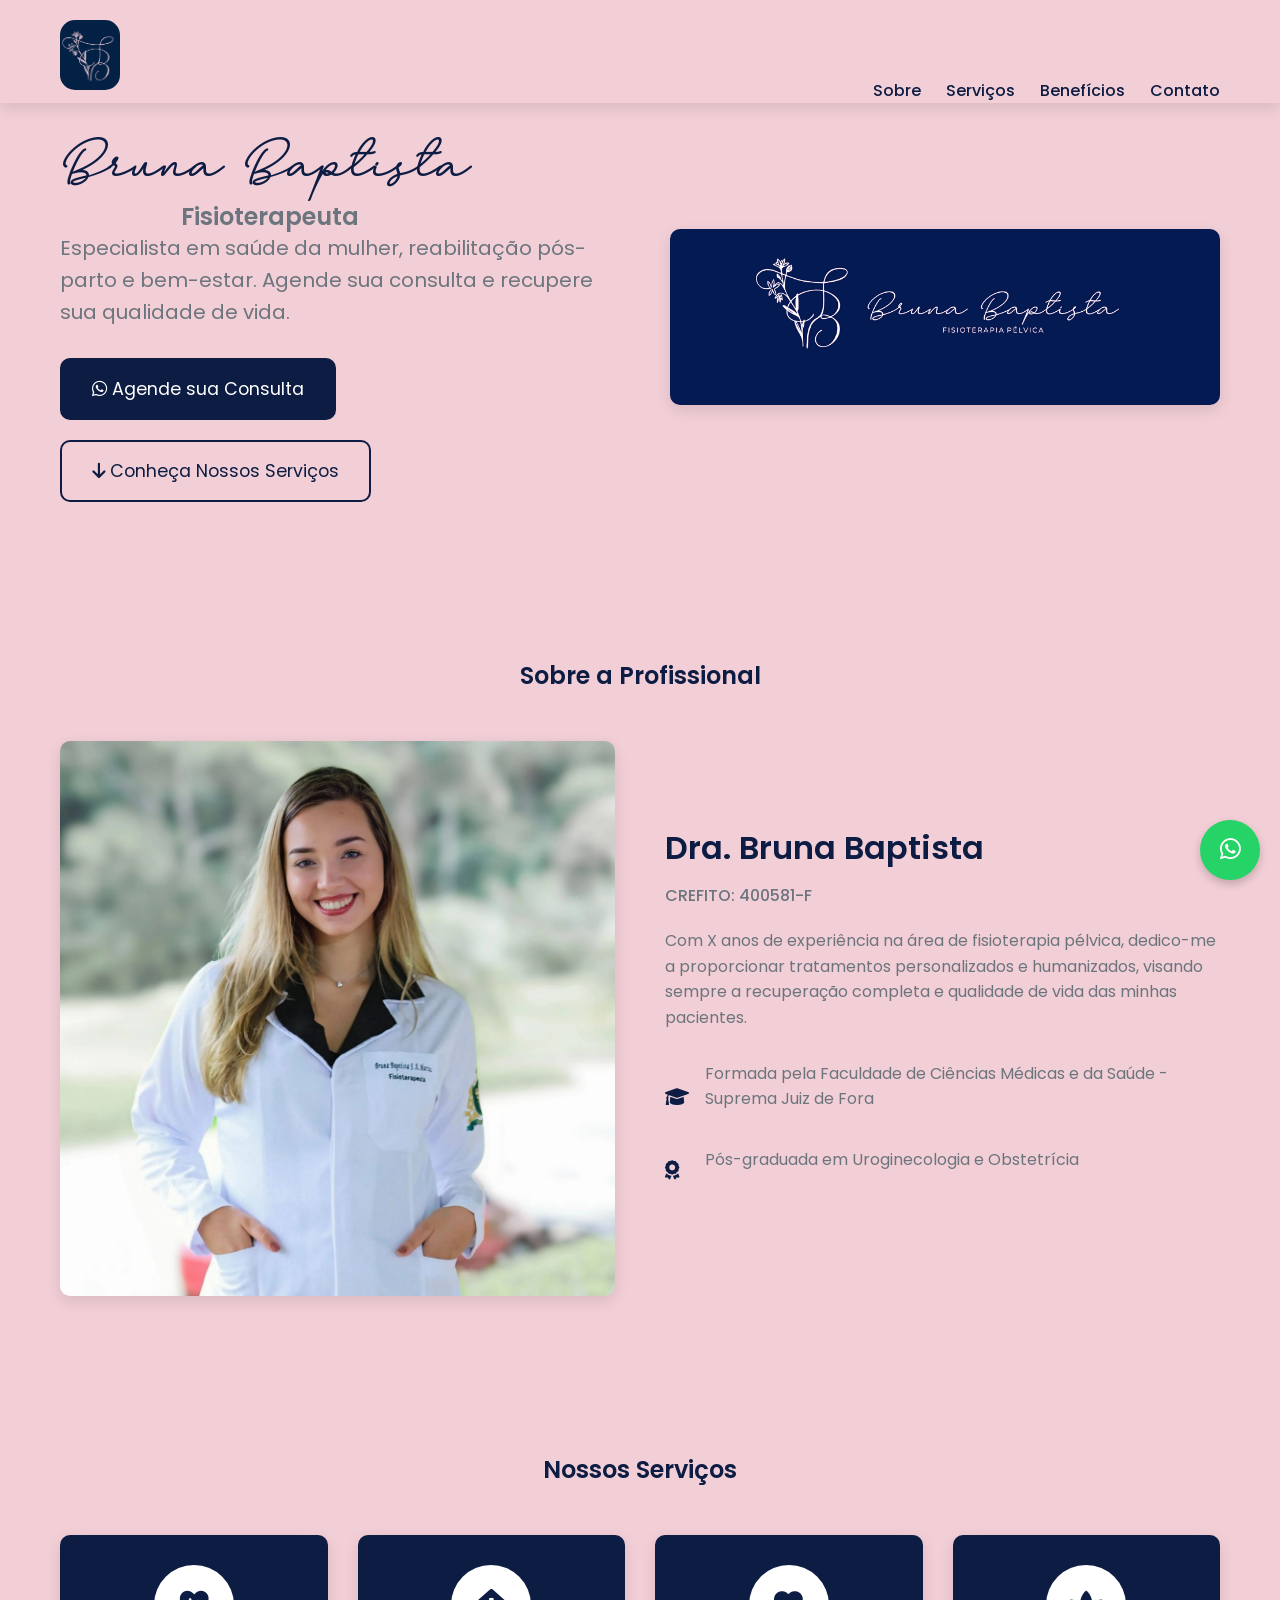
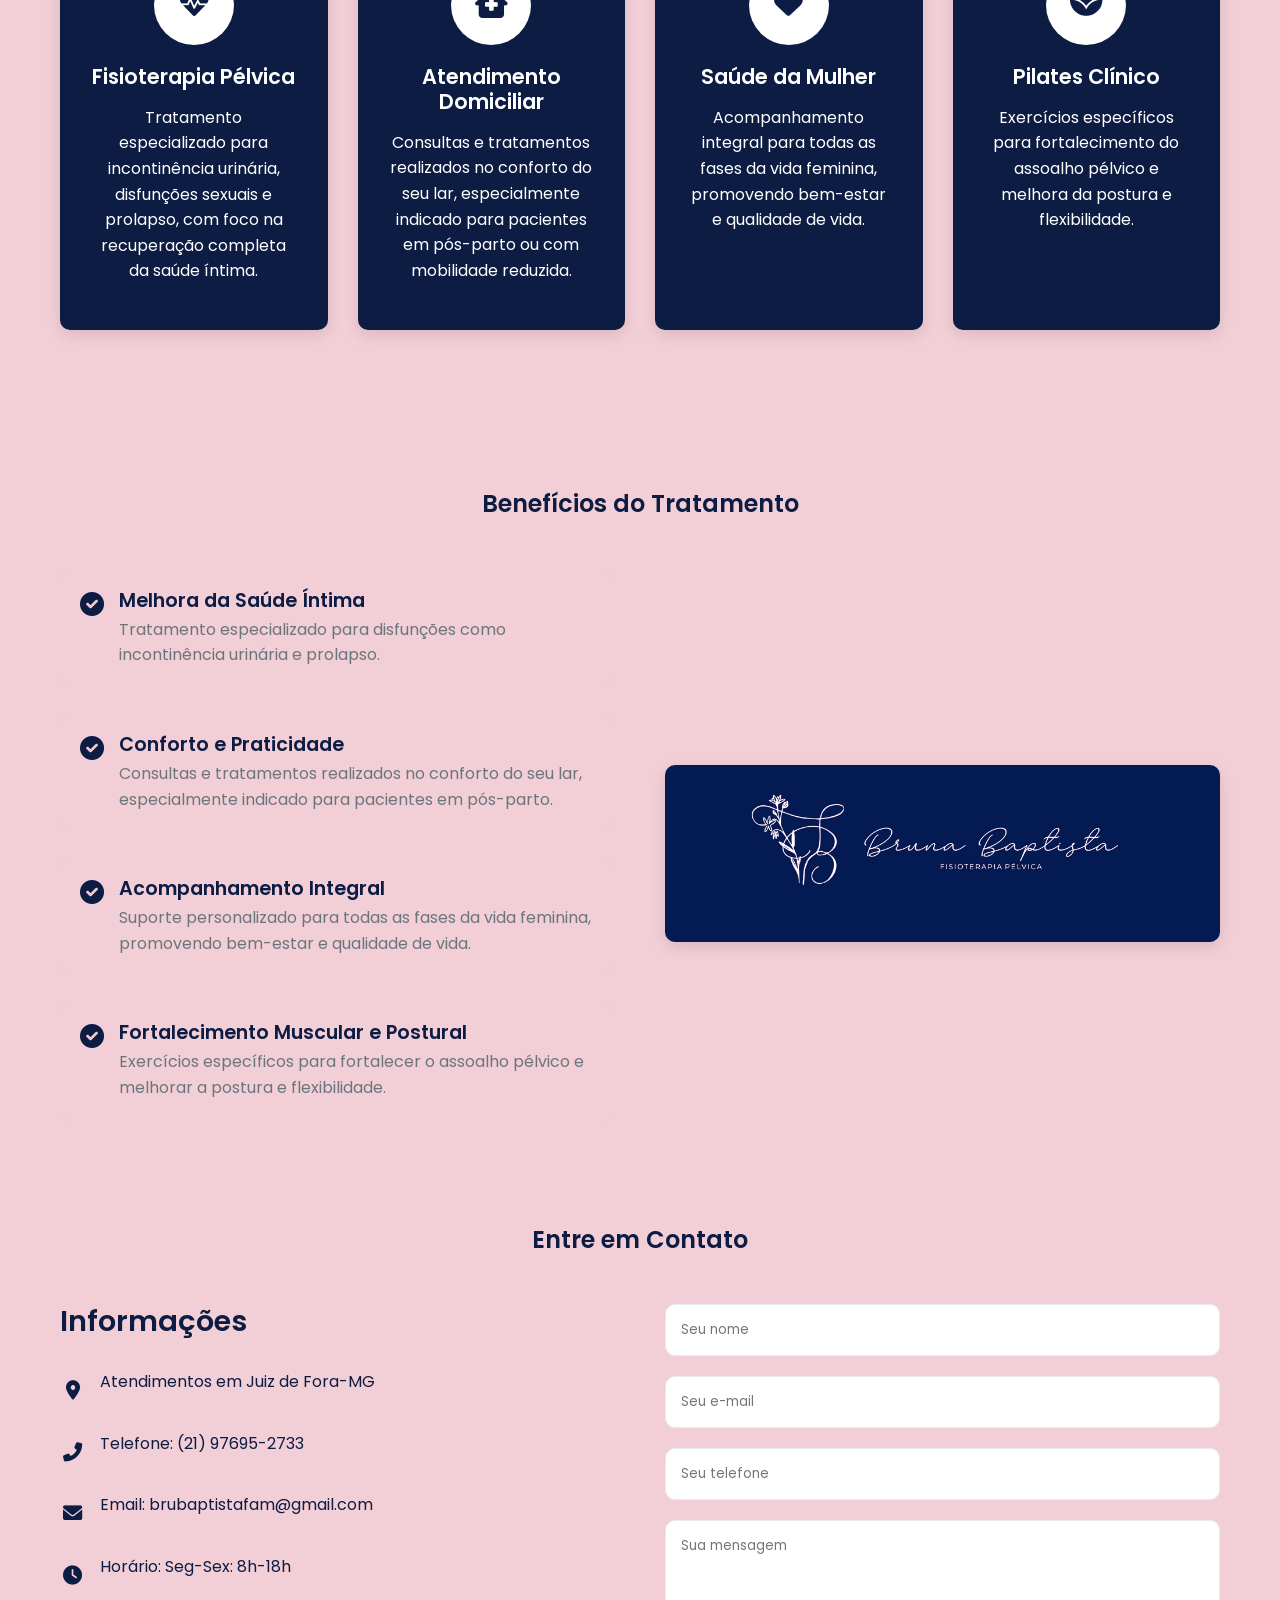
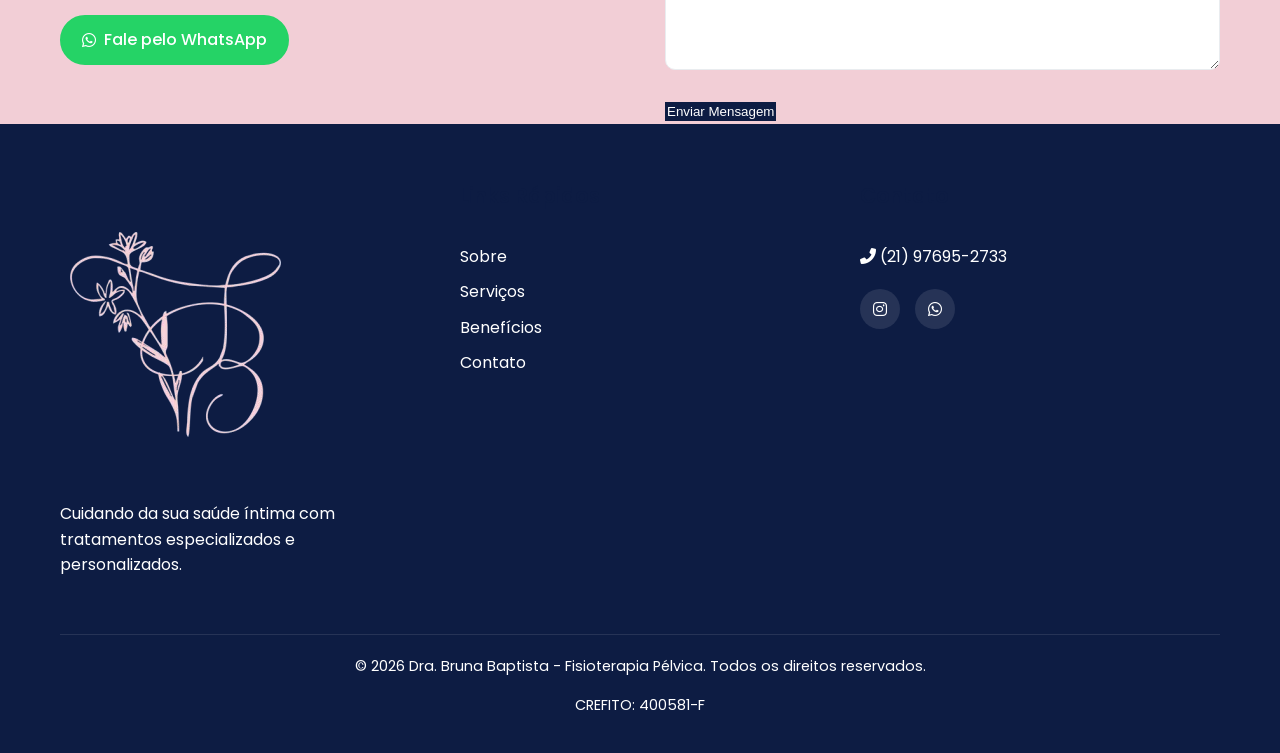
==== index.html @ cfd17008 "atualização do html e css" ====
<!DOCTYPE html>
<html lang="pt-BR">
<head>
    <meta charset="UTF-8">
    <meta name="viewport" content="width=device-width, initial-scale=1.0">
    <title>Dra. Bruna Baptista | Fisioterapia Pélvica</title>
    <meta name="description" content="Clínica de fisioterapia pélvica especializada em saúde da mulher, reabilitação pós-parto e bem-estar. Agende sua consulta e recupere sua qualidade de vida.">
    <link rel="stylesheet" href="styles.css">
    <link rel="preconnect" href="https://fonts.googleapis.com">
    <link rel="preconnect" href="https://fonts.gstatic.com" crossorigin>
    <link href="https://fonts.googleapis.com/css2?family=Poppins:wght@300;400;500;600;700&display=swap" rel="stylesheet">
    <link rel="stylesheet" href="https://cdnjs.cloudflare.com/ajax/libs/font-awesome/6.0.0/css/all.min.css">
</head>
<body>
    <!-- Header -->
    <header id="header">
        <div class="container">
            <img src="logoPequenaAzul.png" alt="Imagem de um útero " class="logo">
            <nav id="nav">
                <ul>
                    <li><a href="#sobre">Sobre</a></li>
                    <li><a href="#servicos">Serviços</a></li>
                    <li><a href="#beneficios">Benefícios</a></li>
                    <li><a href="#contato">Contato</a></li>
                </ul>
            </nav>
            <button id="btn-mobile" aria-label="Abrir Menu">
                <span id="hamburger"></span>
            </button>
        </div>
    </header>

<!-- Introdução -->
<section id="introducao" class="section-light">
    <div class="container">
        <div class="intro-content">
            <!-- Texto da Introdução -->
            <div class="intro-text">
                <h1>Bruna Baptista</h1>
                <h2>Fisioterapeuta</h2>
                <p class="intro-subtitle">
                 Especialista em saúde da mulher, reabilitação pós-parto e bem-estar. Agende sua consulta e recupere sua qualidade de vida.
                </p>
                <!-- Botões de Ação -->
                <div class="intro-buttons">
                    <a href="https://wa.me/+5521976952733 " class="btn-primary btn-large" target="_blank">
                        <i class="fab fa-whatsapp"></i> Agende sua Consulta
                    </a>
                    <a href="#servicos" class="btn-secondary btn-large">
                        <i class="fas fa-arrow-down"></i> Conheça Nossos Serviços
                    </a>
                </div>
            </div>
            <!-- Imagem Destacada -->
            <div class="intro-img">
                <img src="logoGrandeAzul.png" alt="Fisioterapia Pélvica" class="intro-image">
            </div>
        </div>
    </div>
</section>

   <section id="sobre" class="section-light">
    <div class="container">
        <h2 class="section-title">Sobre a Profissional</h2>
        <div class="sobre-content">
            <div class="sobre-img">
                <img src="imagemBruna.jpeg" alt="Foto de Bruna Baptista">
            </div>
            <div class="sobre-texto">
                <h3>Dra. Bruna Baptista</h3>
                <p class="crefito">CREFITO: 400581-F</p>
                <p>Com X anos de experiência na área de fisioterapia pélvica, dedico-me a proporcionar tratamentos personalizados e humanizados, visando sempre a recuperação completa e qualidade de vida das minhas pacientes.</p>
                <div class="qualificacoes">
                    <div class="qualificacao-item">
                        <i class="fas fa-graduation-cap"></i>
                        <p>Formada pela Faculdade de Ciências Médicas e da Saúde - Suprema Juiz de Fora</p>
                    </div>
                    <div class="qualificacao-item">
                        <i class="fas fa-award"></i>
                        <p>Pós-graduada em Uroginecologia e Obstetrícia</p>
                    </div>
                </div>
            </div>
        </div>
    </div>
</section>
<section id="servicos" class="section-light">
    <div class="container">
        <h2 class="section-title">Nossos Serviços</h2>
        <div class="servicos-grid">
            <!-- Fisioterapia Pélvica -->
            <div class="servico-card">
                <div class="servico-icon">
                    <i class="fas fa-heart-pulse"></i> <!-- Ícone atualizado -->
                </div>
                <h3>Fisioterapia Pélvica</h3>
                <p>Tratamento especializado para incontinência urinária, disfunções sexuais e prolapso, com foco na recuperação completa da saúde íntima.</p>
            </div>

            <!-- Atendimento Domiciliar -->
            <div class="servico-card">
                <div class="servico-icon">
                    <i class="fas fa-house-medical"></i> <!-- Ícone atualizado -->
                </div>
                <h3>Atendimento Domiciliar</h3>
                <p>Consultas e tratamentos realizados no conforto do seu lar, especialmente indicado para pacientes em pós-parto ou com mobilidade reduzida.</p>
            </div>

            <!-- Saúde da Mulher -->
            <div class="servico-card">
                <div class="servico-icon">
                    <i class="fas fa-heart"></i>
                </div>
                <h3>Saúde da Mulher</h3>
                <p>Acompanhamento integral para todas as fases da vida feminina, promovendo bem-estar e qualidade de vida.</p>
            </div>

            <!-- Pilates Clínico -->
            <div class="servico-card">
                <div class="servico-icon">
                    <i class="fas fa-spa"></i>
                </div>
                <h3>Pilates Clínico</h3>
                <p>Exercícios específicos para fortalecimento do assoalho pélvico e melhora da postura e flexibilidade.</p>
            </div>
        </div>
    </div>
</section>
   <section id="beneficios" class="section-light">
    <div class="container">
        <h2 class="section-title">Benefícios do Tratamento</h2>
        <div class="beneficios-content">
            <div class="beneficios-lista">
                <!-- Benefício 1: Fisioterapia Pélvica -->
                <div class="beneficio-item">
                    <i class="fas fa-check-circle"></i>
                    <div>
                        <h4>Melhora da Saúde Íntima</h4>
                        <p>Tratamento especializado para disfunções como incontinência urinária e prolapso.</p>
                    </div>
                </div>

                <!-- Benefício 2: Atendimento Domiciliar -->
                <div class="beneficio-item">
                    <i class="fas fa-check-circle"></i>
                    <div>
                        <h4>Conforto e Praticidade</h4>
                        <p>Consultas e tratamentos realizados no conforto do seu lar, especialmente indicado para pacientes em pós-parto.</p>
                    </div>
                </div>

                <!-- Benefício 3: Saúde da Mulher -->
                <div class="beneficio-item">
                    <i class="fas fa-check-circle"></i>
                    <div>
                        <h4>Acompanhamento Integral</h4>
                        <p>Suporte personalizado para todas as fases da vida feminina, promovendo bem-estar e qualidade de vida.</p>
                    </div>
                </div>

                <!-- Benefício 4: Pilates Clínico -->
                <div class="beneficio-item">
                    <i class="fas fa-check-circle"></i>
                    <div>
                        <h4>Fortalecimento Muscular e Postural</h4>
                        <p>Exercícios específicos para fortalecer o assoalho pélvico e melhorar a postura e flexibilidade.</p>
                    </div>
                </div>
            </div>
            <div class="beneficios-img">
                <img src="logoGrandeAzul.png" alt="Benefícios da Fisioterapia">
            </div>
        </div>
    </div>
</section>
    <!-- Contato -->
    <section id="contato">
        <div class="container">
            <h2 class="section-title">Entre em Contato</h2>
            <div class="contato-content">
                <div class="contato-info">
                    <h3>Informações</h3>
                    <div class="info-item">
                        <i class="fas fa-map-marker-alt"></i>
                        <p>Atendimentos em Juiz de Fora-MG</p>
                    </div>
                    <div class="info-item">
                        <i class="fas fa-phone-alt"></i>
                        <p>Telefone: (21) 97695-2733</p>
                    </div>
                    <div class="info-item">
                        <i class="fas fa-envelope"></i>
                        <p>Email: brubaptistafam@gmail.com</p>
                    </div>
                    <div class="info-item">
                        <i class="fas fa-clock"></i>
                        <p>Horário: Seg-Sex: 8h-18h</p>
                    </div>
                    <a href="https://wa.me/+5521976952733" class="btn-whatsapp" target="_blank"><i class="fab fa-whatsapp"></i> Fale pelo WhatsApp</a>
                </div>
                <div class="contato-form">
                    <form id="form-contato">
                        <div class="form-group">
                            <input type="text" id="nome" placeholder="Seu nome" required>
                        </div>
                        <div class="form-group">
                            <input type="email" id="email" placeholder="Seu e-mail" required>
                        </div>
                        <div class="form-group">
                            <input type="tel" id="telefone" placeholder="Seu telefone">
                        </div>
                        <div class="form-group">
                            <textarea id="mensagem" placeholder="Sua mensagem" required></textarea>
                        </div>
                        <button type="submit" class="btn-primary">Enviar Mensagem</button>
                    </form>
                </div>
            </div>
        </div>
    </section>

    <!-- Footer -->
    <footer>
        <div class="container">
            <div class="footer-content">
                <div class="footer-col">
                    <img src="logoPequenaAzulFundoRemovido.png" alt="Imagem de um útero" class="footer-logo">
                    <p>Cuidando da sua saúde íntima com tratamentos especializados e personalizados.</p>
                </div>
                <div class="footer-col">
                    <h4>Links Rápidos</h4>
                    <ul>
                        <li><a href="#sobre">Sobre</a></li>
                        <li><a href="#servicos">Serviços</a></li>
                        <li><a href="#beneficios">Benefícios</a></li>
                        <li><a href="#contato">Contato</a></li>
                    </ul>
                </div>
                <div class="footer-col">
                    <h4>Contato</h4>
                    <p><i class="fas fa-phone-alt"></i> (21) 97695-2733</p>
                    <div class="social-icons">
                        <a href="https://www.instagram.com/brubaptista.fisio" aria-label="Instagram"><i class="fab fa-instagram"></i></a>
                        <a href="https://wa.me/+5521976952733" aria-label="WhatsApp"><i class="fab fa-whatsapp"></i></a>
                    </div>
                </div>
            </div>
            <div class="footer-bottom">
                <p>&copy; <span id="current-year"></span> Dra. Bruna Baptista - Fisioterapia Pélvica. Todos os direitos reservados.</p>
                <p>CREFITO: 400581-F</p>
            </div>
        </div>
    </footer>
    <script src="script.js"></script>

    <!-- Botão Flutuante do WhatsApp -->
<a href="https://wa.me/+5521976952733" target="_blank" class="whatsapp-float">
    <i class="fab fa-whatsapp"></i> <!-- Ícone do WhatsApp (Font Awesome) -->
</a>
</body>
</html>
---- styles.css ----
@font-face {
    font-family: 'Larianti';
    src: url('fonts/larianti.otf') format('opentype');
}

:root {
    --primary-color: #0D1C43;
    --primary-light: #2c3e73;
    --primary-dark: #091233;
    --secondary-color: #F2CED6;
    --accent-color: #25d366;
    --accent-dark: #128c7e;
    --text-color: #0D1C43;
    --light-text: #6c757d;
    --white: #ffffff;
    --light-bg: #F2CED6;
    --dark-bg: #0D1C43;
    --gray-light: #e9ecef;
    --shadow: 0 5px 15px rgba(0, 0, 0, 0.1);
    --shadow-hover: 0 8px 25px rgba(0, 0, 0, 0.15);
    --transition: all 0.3s ease;
    --border-radius: 10px;
}

/* Reset e Estilos Gerais */
* {
    margin: 0;
    padding: 0;
    box-sizing: border-box;
}

html {
    scroll-behavior: smooth;
    scroll-padding-top: 45px;
}

body {
    font-family: 'Poppins', sans-serif;
    color: var(--text-color);
    background-color: var(--light-bg);
    line-height: 1.6;
    overflow-x: hidden;
    padding-top: 60px;
}

h1, h2, h3, h4 {
    color: var(--primary-color);
    line-height: 1.2;
    font-weight: 600;
}

p {
    margin-bottom: 1rem;
}

a {
    text-decoration: none;
    color: inherit;
}

ul {
    list-style: none;
}

img {
    max-width: 100%;
    height: auto;
}

.container {
    width: 100%;
    max-width: 1200px;
    margin: 0 auto;
    padding: 0 20px;
}

.section-light {
    background-color: var(--secondary-color);
    padding: 80px 0;
}

.section-dark {
    background-color: var(--primary-color);
    color: var(--white);
    padding: 80px 0;
}

.section-dark h2,
.section-dark h3,
.section-dark h4 {
    color: var(--white);
}

.section-title {
    text-align: center;
    margin-bottom: 50px;
    position: relative;
}

.section-title h2 {
    font-size: 2.5rem;
    display: inline-block;
    padding-bottom: 15px;
}

.section-title h2::after {
    content: '';
    position: absolute;
    bottom: 0;
    left: 50%;
    transform: translateX(-50%);
    width: 80px;
    height: 4px;
    background: var(--primary-color);
}

.section-dark .section-title h2::after {
    background: var(--white);
}

.btn {
    display: inline-block;
    padding: 12px 25px;
    border-radius: 50px;
    font-weight: 500;
    transition: var(--transition);
    text-align: center;
    cursor: pointer;
    border: none;
    font-family: 'Poppins', sans-serif;
}

.btn-primary {
    background-color: var(--primary-color);
    color: var(--white);
    border: 2px solid var(--primary-color);
}

.btn-primary:hover {
    background-color: transparent;
    color: var(--primary-color);
    box-shadow: var(--shadow-hover);
}

.btn-secondary {
    background-color: transparent;
    color: var(--primary-color);
    border: 2px solid var(--primary-color);
}

.btn-secondary:hover {
    background-color: var(--primary-color);
    color: var(--white);
    box-shadow: var(--shadow-hover);
}

.btn-whatsapp {
    background-color: var(--accent-color);
    color: var(--white);
    border-radius: 50px;
    padding: 10px 20px;
    font-weight: 500;
    display: inline-flex;
    align-items: center;
    gap: 8px;
    transition: var(--transition);
    border: 2px solid var(--accent-color);
}

.btn-whatsapp:hover {
    background-color: var(--accent-dark);
    transform: translateY(-3px);
    box-shadow: var(--shadow);
}


/* Header */
header {
    background-color: var(--secondary-color);
    position: fixed;
    top: 0;
    left: 0;
    width: 100%;
    z-index: 1000;
    box-shadow: var(--shadow);
    transition: var(--transition);
}

.header-scrolled {
    padding: 10px 0;
    box-shadow: 0 2px 10px rgba(0, 0, 0, 0.1);
}

.header-container {
    display: flex;
    align-items: center;
    justify-content: space-between; /* Alinha elementos à esquerda e à direita */
    padding: 15px 20px;
}

.logo {
    height: 70px;
    border-radius: 15px;
    transition: var(--transition);
    position: relative;
    top: 20px
}

.header-scrolled .logo {
    height: 50px;
}

/* Menu Desktop */

#nav ul {
    display: flex;
    align-items: center;
    gap: 25px;
    justify-content: flex-end; /* Adicionado para alinhar à direita */
}

#nav ul li a {
    font-weight: 500;
    transition: var(--transition);
    position: relative;
    padding: 5px 0;
}

#nav ul li a::after {
    content: '';
    position: absolute;
    bottom: 0;
    left: 0;
    width: 0;
    height: 2px;
    background-color: var(--primary-color);
    transition: var(--transition);
}

#nav ul li a:hover::after {
    width: 100%;
}

#nav ul li a:hover {
    color: var(--primary-color);
}

/* Menu Mobile */
#btn-mobile {
    display: none;
    background: none;
    border: none;
    cursor: pointer;
    padding: 10px;
}

#hamburger {
    display: block;
    width: 24px;
    height: 2px;
    background: var(--primary-color);
    position: relative;
    transition: var(--transition);
}

#hamburger::before,
#hamburger::after {
    content: '';
    display: block;
    width: 100%;
    height: 2px;
    background: var(--primary-color);
    position: absolute;
    transition: var(--transition);
}

#hamburger::before {
    top: -8px;
}

#hamburger::after {
    bottom: -8px;
}

#nav.active #hamburger {
    transform: rotate(45deg);
}

#nav.active #hamburger::before {
    transform: rotate(90deg);
    top: 0;
}

#nav.active #hamburger::after {
    transform: rotate(90deg);
    bottom: 0;
}

/* Introdução */
#introducao {
    padding: 80px 0;
    text-align: center;
}

.intro-content {
    display: flex;
    align-items: center;
    gap: 60px;
    flex-wrap: wrap;
}

.intro-text {
    flex: 1;
    text-align: left;
}

.intro-text h1 {
    font-family: 'Larianti', sans-serif;
    margin-bottom: 15px;
    color: var(--primary-color);
    font-weight: 700;
    line-height: 1.99;
}

.intro-text h2 {
   font-size: clamp(rem, 2.5vw, 1.25rem); 
   color: var(--light-text);
   text-align: center;
   transform: translateX(-65px);
}

.intro-text p.intro-subtitle {
    font-size: clamp(1rem, 2.5vw, 1.25rem);
    color: var(--light-text);
    margin-bottom: 30px;
    line-height: 1.6;
}

.intro-buttons {
    display: flex;
    gap: 20px;
    flex-wrap: wrap;
}

.intro-buttons .btn-large {
    padding: 15px 30px;
    font-size: clamp(0.9rem, 2vw, 1.1rem);
    border-radius: var(--border-radius);
    transition: var(--transition);
}

.intro-buttons .btn-primary.btn-large:hover {
    transform: translateY(-3px);
    box-shadow: var(--shadow-hover);
}

.intro-buttons .btn-secondary.btn-large:hover {
    background-color: var(--primary-color);
    color: var(--white);
    transform: translateY(-3px);
    box-shadow: var(--shadow-hover);
}

.intro-img {
    flex: 1;
    text-align: center;
}

.intro-img img.intro-image {
    max-width: 100%;
    height: auto;
    border-radius: var(--border-radius);
    box-shadow: var(--shadow);
    transition: var(--transition);
}

.intro-img img.intro-image:hover {
    transform: scale(1.05);
}
/* Sobre */
.sobre-content {
    display: flex;
    align-items: center;
    gap: 50px;
}

.sobre-img {
    flex: 1;
    border-radius: var(--border-radius);
    overflow: hidden;
    box-shadow: var(--shadow);
}

.sobre-img img {
    width: 100%;
    height: auto;
    display: block;
    transition: var(--transition);
}

.sobre-img:hover img {
    transform: scale(1.03);
}

.sobre-texto {
    flex: 1;
}

.sobre-texto h3 {
    font-size: 2rem;
    margin-bottom: 15px;
}

.sobre-texto p {
    margin-bottom: 20px;
    color: var(--light-text);
}

.crefito {
    font-weight: 500;
    color: var(--primary-color);
    margin-bottom: 20px;
}

.qualificacoes {
    margin-top: 30px;
}

.qualificacao-item {
    display: flex;
    align-items: center;
    gap: 15px;
    margin-bottom: 15px;
}

.qualificacao-item i {
    color: var(--primary-color);
    font-size: 1.2rem;
    min-width: 25px;
}

/* Serviços */
.servicos-grid {
    display: grid;
    grid-template-columns: repeat(auto-fit, minmax(250px, 1fr));
    gap: 30px;
}

.servico-card {
    background-color: var(--primary-color);
    color: var(--white);
    padding: 30px;
    border-radius: var(--border-radius);
    text-align: center;
    transition: var(--transition);
    box-shadow: var(--shadow);
}

.section-light {
    background-color: var(--light-bg); /* que é rosa claro */
    padding: 80px 0;
}


.servico-card:hover {
    transform: translateY(-10px);
    box-shadow: var(--shadow-hover);
}

.servico-icon {
    width: 80px;
    height: 80px;
    background-color: var(--white);
    border-radius: 50%;
    display: flex;
    align-items: center;
    justify-content: center;
    margin: 0 auto 20px;
    color: var(--primary-color);
    font-size: 1.8rem;
    transition: var(--transition);
}

.section-dark .servico-icon {
    background-color: rgba(255, 255, 255, 0.2);
}

.servico-card:hover {
    transform: translateY(-10px);
    box-shadow: var(--shadow-hover);
}

.servico-card:hover .servico-icon {
    transform: rotate(15deg) scale(1.1);
}

.servico-card h3 {
    margin-bottom: 15px;
    font-size: 1.3rem;
    color: var(--white);
}

.servico-card p {
    color: var(--white);
}

.section-dark .servico-card p {
    color: rgba(255, 255, 255, 0.8);
}

/* Benefícios */
.beneficios-content {
    display: flex;
    align-items: center;
    gap: 50px;
}

.beneficios-img {
    flex: 1;
    text-align: center;
}

.beneficios-img img {
    max-width: 100%;
    height: auto;
    border-radius: var(--border-radius);
    box-shadow: var(--shadow);
}

.beneficios-lista {
    flex: 1;
}

.beneficio-item {
    display: flex;
    align-items: flex-start;
    gap: 15px;
    margin-bottom: 25px;
    padding: 20px;
    background-color: var(--light-bg);
    border-radius: var(--border-radius);
    transition: var(--transition);
}

.beneficio-item:hover {
    transform: translateX(10px);
    box-shadow: var(--shadow);
}

.beneficio-item i {
    color: var(--primary-color);
    font-size: 1.5rem;
    margin-top: 3px;
}

.beneficio-item h4 {
    margin-bottom: 5px;
    font-size: 1.2rem;
}

.beneficio-item p {
    color: var(--light-text);
    margin-bottom: 0;
}

/* Contato */

#contato {
    scroll-margin-top: 65px; /* Altura do menu fixo + margem extra */
}
.contato-content {
    display: flex;
    gap: 50px;
}

.contato-info {
    flex: 1;
}

.contato-info h3 {
    margin-bottom: 30px;
    font-size: 1.8rem;
}

.info-item {
    display: flex;
    align-items: center;
    gap: 15px;
    margin-bottom: 20px;
}

.info-item i {
    color: var(--primary-color);
    font-size: 1.2rem;
    width: 25px;
    text-align: center;
}

.contato-form {
    flex: 1;
}

.form-group {
    margin-bottom: 20px;
}

.contato-form input,
.contato-form textarea {
    width: 100%;
    padding: 15px;
    border: 1px solid var(--gray-light);
    border-radius: var(--border-radius);
    font-family: 'Poppins', sans-serif;
    transition: var(--transition);
}

.contato-form input:focus,
.contato-form textarea:focus {
    outline: none;
    border-color: var(--primary-color);
    box-shadow: 0 0 0 3px rgba(0, 109, 91, 0.2);
}

.contato-form textarea {
    height: 150px;
    resize: vertical;
}

/* Footer */
footer {
    background-color: var(--dark-bg);
    color: var(--white);
    padding: 60px 0 20px;
}

.footer-content {
    display: grid;
    grid-template-columns: repeat(auto-fit, minmax(250px, 1fr));
    gap: 40px;
    margin-bottom: 40px;
}

.footer-logo {
    margin-bottom: 20px;
}

.footer-logo img {
    height: 70px;
}

.footer-col h4 {
    font-size: 1.3rem;
    margin-bottom: 25px;
    position: relative;
    padding-bottom: 10px;
}

.footer-col h4::after {
    content: '';
    position: absolute;
    bottom: 0;
    left: 0;
    width: 50px;
    height: 2px;
    background-color: var(--primary-color);
}

.footer-col ul {
    list-style: none;
}

.footer-col ul li {
    margin-bottom: 10px;
}

.footer-col ul li a {
    transition: var(--transition);
}

.footer-col ul li a:hover {
    color: var(--primary-light);
    padding-left: 5px;
}

.social-icons {
    display: flex;
    gap: 15px;
    margin-top: 20px;
}

.social-icons a {
    display: flex;
    align-items: center;
    justify-content: center;
    width: 40px;
    height: 40px;
    background-color: rgba(255, 255, 255, 0.1);
    border-radius: 50%;
    transition: var(--transition);
}

.social-icons a:hover {
    background-color: var(--primary-color);
    transform: translateY(-3px);
}

.footer-bottom {
    text-align: center;
    padding-top: 20px;
    border-top: 1px solid rgba(255, 255, 255, 0.1);
    font-size: 0.9rem;
}

.whatsapp-float {
    position: fixed;
    bottom: 20px; /* Distância do rodapé */
    right: 20px; /* Distância da borda direita */
    width: 60px;
    height: 60px;
    background-color: #25d366; /* Cor verde característica do WhatsApp */
    color: white;
    border-radius: 50%; /* Formato circular */
    text-align: center;
    line-height: 60px;
    font-size: 24px;
    box-shadow: 0 4px 8px rgba(0, 0, 0, 0.2); /* Sombra para destacar */
    z-index: 9999; /* Garante que o botão fique acima de outros elementos */
    transition: transform 0.3s ease; /* Animação suave ao passar o mouse */
}

.whatsapp-float:hover {
    transform: scale(1.1); /* Aumenta o tamanho ao passar o mouse */
}
    

/* Animações */
@keyframes fadeIn {
    from { opacity: 0; }
    to { opacity: 1; }
}

@keyframes fadeInDown {
    from { 
        opacity: 0;
        transform: translateY(-30px);
    }
    to { 
        opacity: 1;
        transform: translateY(0);
    }
}

@keyframes fadeInUp {
    from { 
        opacity: 0;
        transform: translateY(30px);
    }
    to { 
        opacity: 1;
        transform: translateY(0);
    }
}

/* Responsividade */
@media (max-width: 992px) {
    .sobre-content,
    .beneficios-content,
    .contato-content {
        flex-direction: column;
    }
    
    .hero h1 {
        font-size: 2.8rem;
    }
    
    .hero-buttons {
        flex-direction: column;
        align-items: center;
    }
    
    .beneficios-img {
        order: -1;
        margin-bottom: 40px;
    }
}

/* Responsividade para telas menores (celulares) */
@media (max-width: 768px) {
    header .container {
        flex-direction: column;
        align-items: flex-start;
    }

    nav#nav ul {
        display: none;
        flex-direction: column;
        background-color: var(--white);
        width: 100%;
        padding: 20px;
        box-shadow: var(--shadow);
        position: absolute;
        top: 60px;
        left: 0;
        z-index: 999;
    }

    nav#nav.active ul {
        display: flex;
    }

       #btn-mobile {
        display: block; /* Mostra o botão em telas menores */
        background: none;
        border: none;
        font-size: 24px;
        cursor: pointer;
        position: absolute; /* Posiciona o botão absolutamente */
        top: 30px; /* Ajusta a posição vertical */
        right: 20px; /* Posiciona o botão à direita */
    }

    .sobre-content {
        flex-direction: column;
        gap: 20px;
    }

    .qualificacoes {
        flex-direction: column;
    }

    .section-title h2 {
        font-size: 2rem;
    }
    
    .footer-content {
        grid-template-columns: 1fr;
        text-align: center;
    }
    
    .footer-col h4::after {
        left: 50%;
        transform: translateX(-50%);
    }
    
    .social-icons {
        justify-content: center;
    }
    .intro-content {
        flex-direction: column;
        gap: 40px;
    }

    .intro-text h1 {
        font-size: 2rem;
    }

    .intro-text p.intro-subtitle {
        font-size: 1rem;
    }

    .intro-buttons {
        flex-direction: column;
        gap: 15px;
    }

    #nav ul li {
        margin-bottom: 15px; /* Espaçamento entre os itens do menu */
    }

    #nav ul li a {
        color: var(--text-color);
        font-size: 1rem;
        text-align: center;
        padding: 10px;
        border-radius: var(--border-radius);
        transition: var(--transition);
    }

    #nav ul li a:hover {
        background-color: var(--primary-light);
        color: var(--white);
    }

     .logo {
        top: 4px; /* Move a logo para cima em telas menores */
    }
}

@media (max-width: 576px) {
    .hero {
        min-height: 600px;
        padding-bottom: 60px;
    }
    
    .hero h1 {
        font-size: 1.8rem;
    }
    
    .hero-subtitle {
        font-size: 1rem;
        margin-bottom: 8vh;
    }
    
    .section-title h2 {
        font-size: 1.8rem;
    }
    
    .btn,
    .btn-hero,
    .btn-hero-secondary {
        padding: 10px 20px;
        font-size: 0.9rem;
        width: 100%;
        max-width: 280px;
        justify-content: center;
    }
    
    .hero-buttons {
        padding-bottom: 6vh;
    }

   /* Estilo do botão flutuante */

}
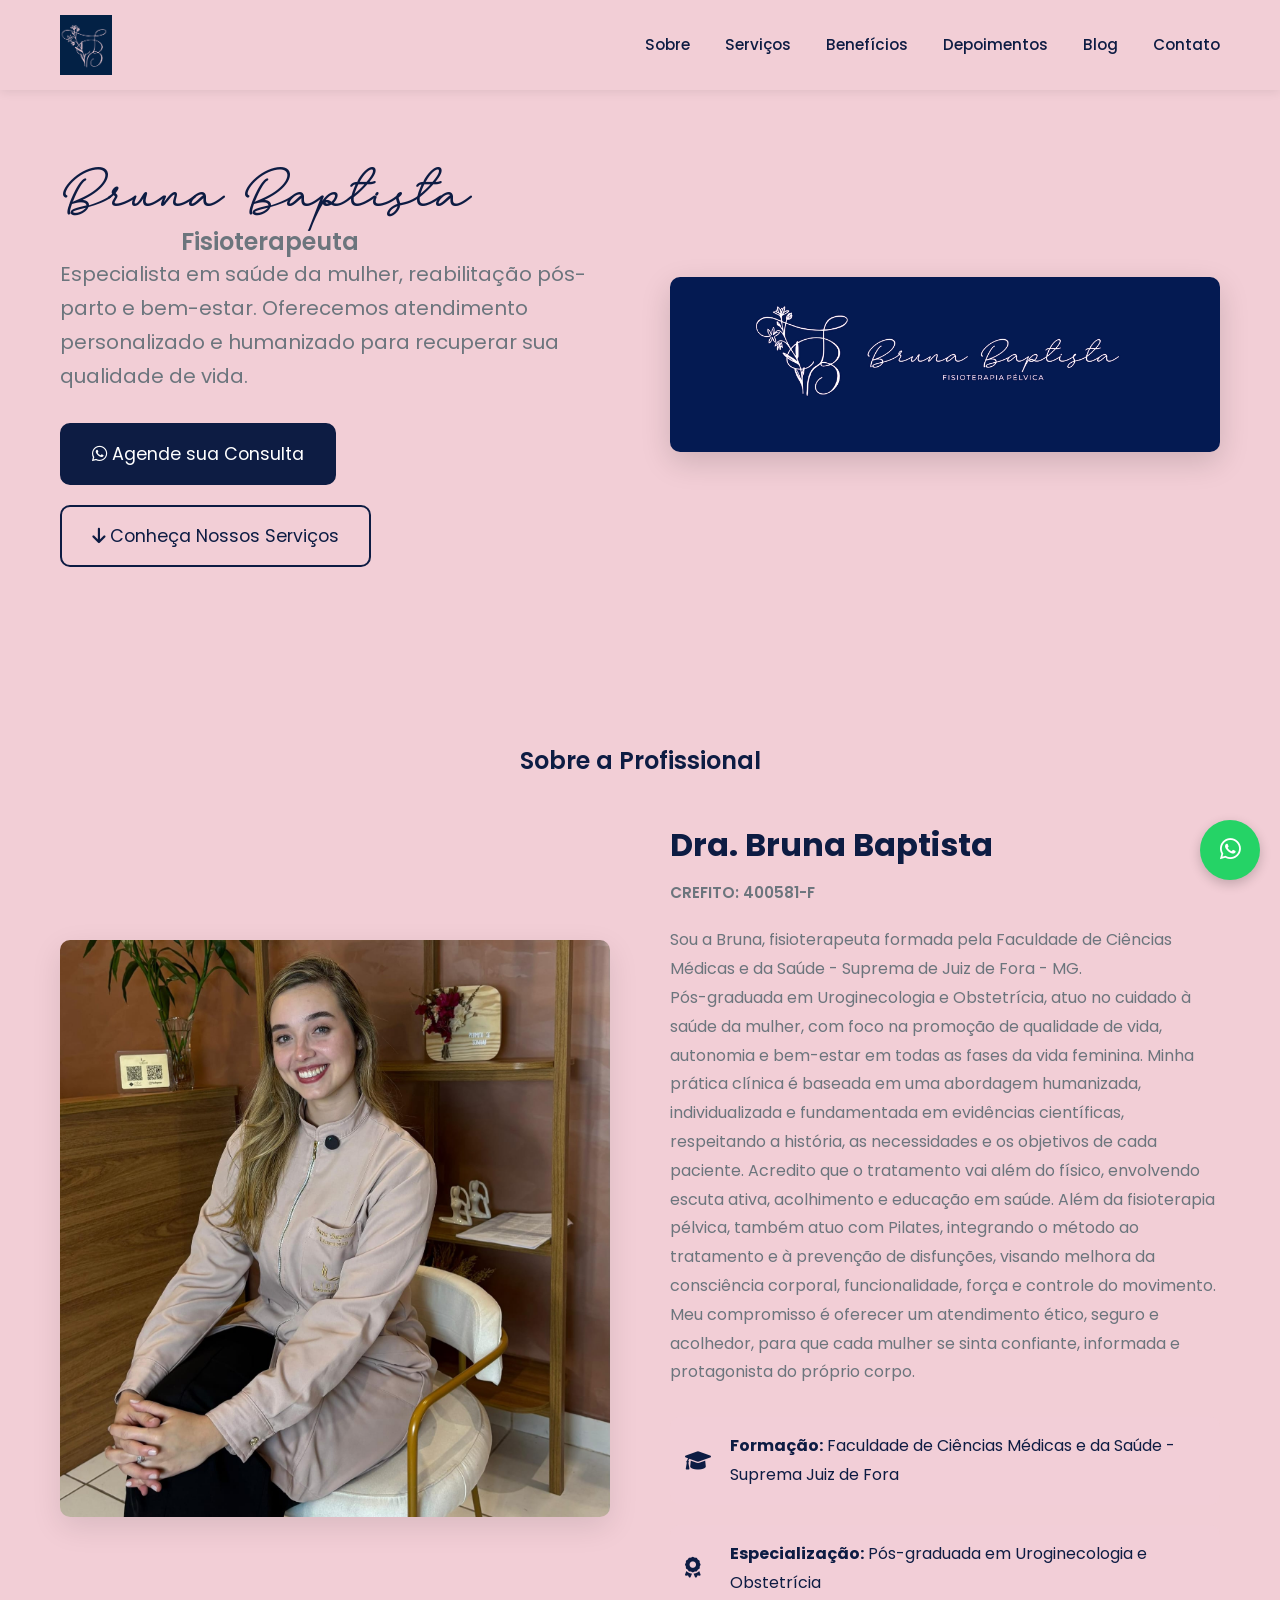
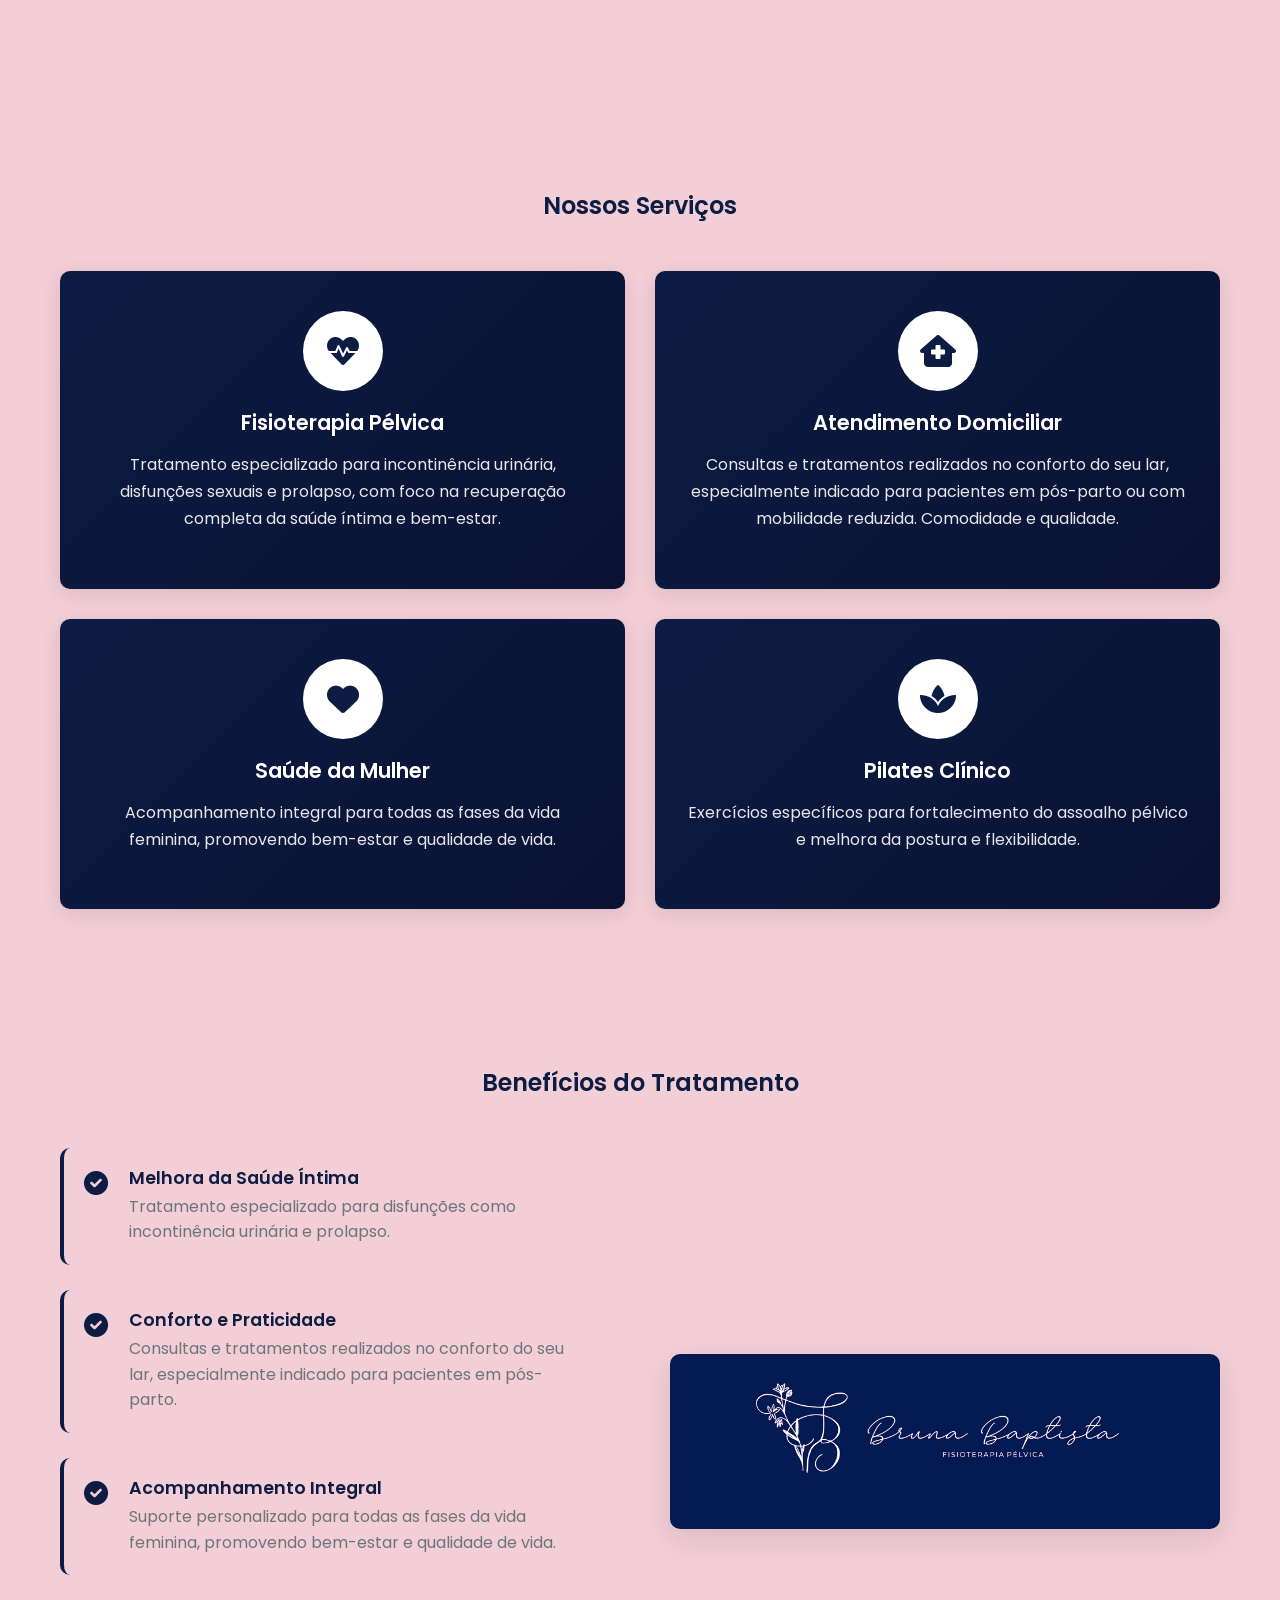
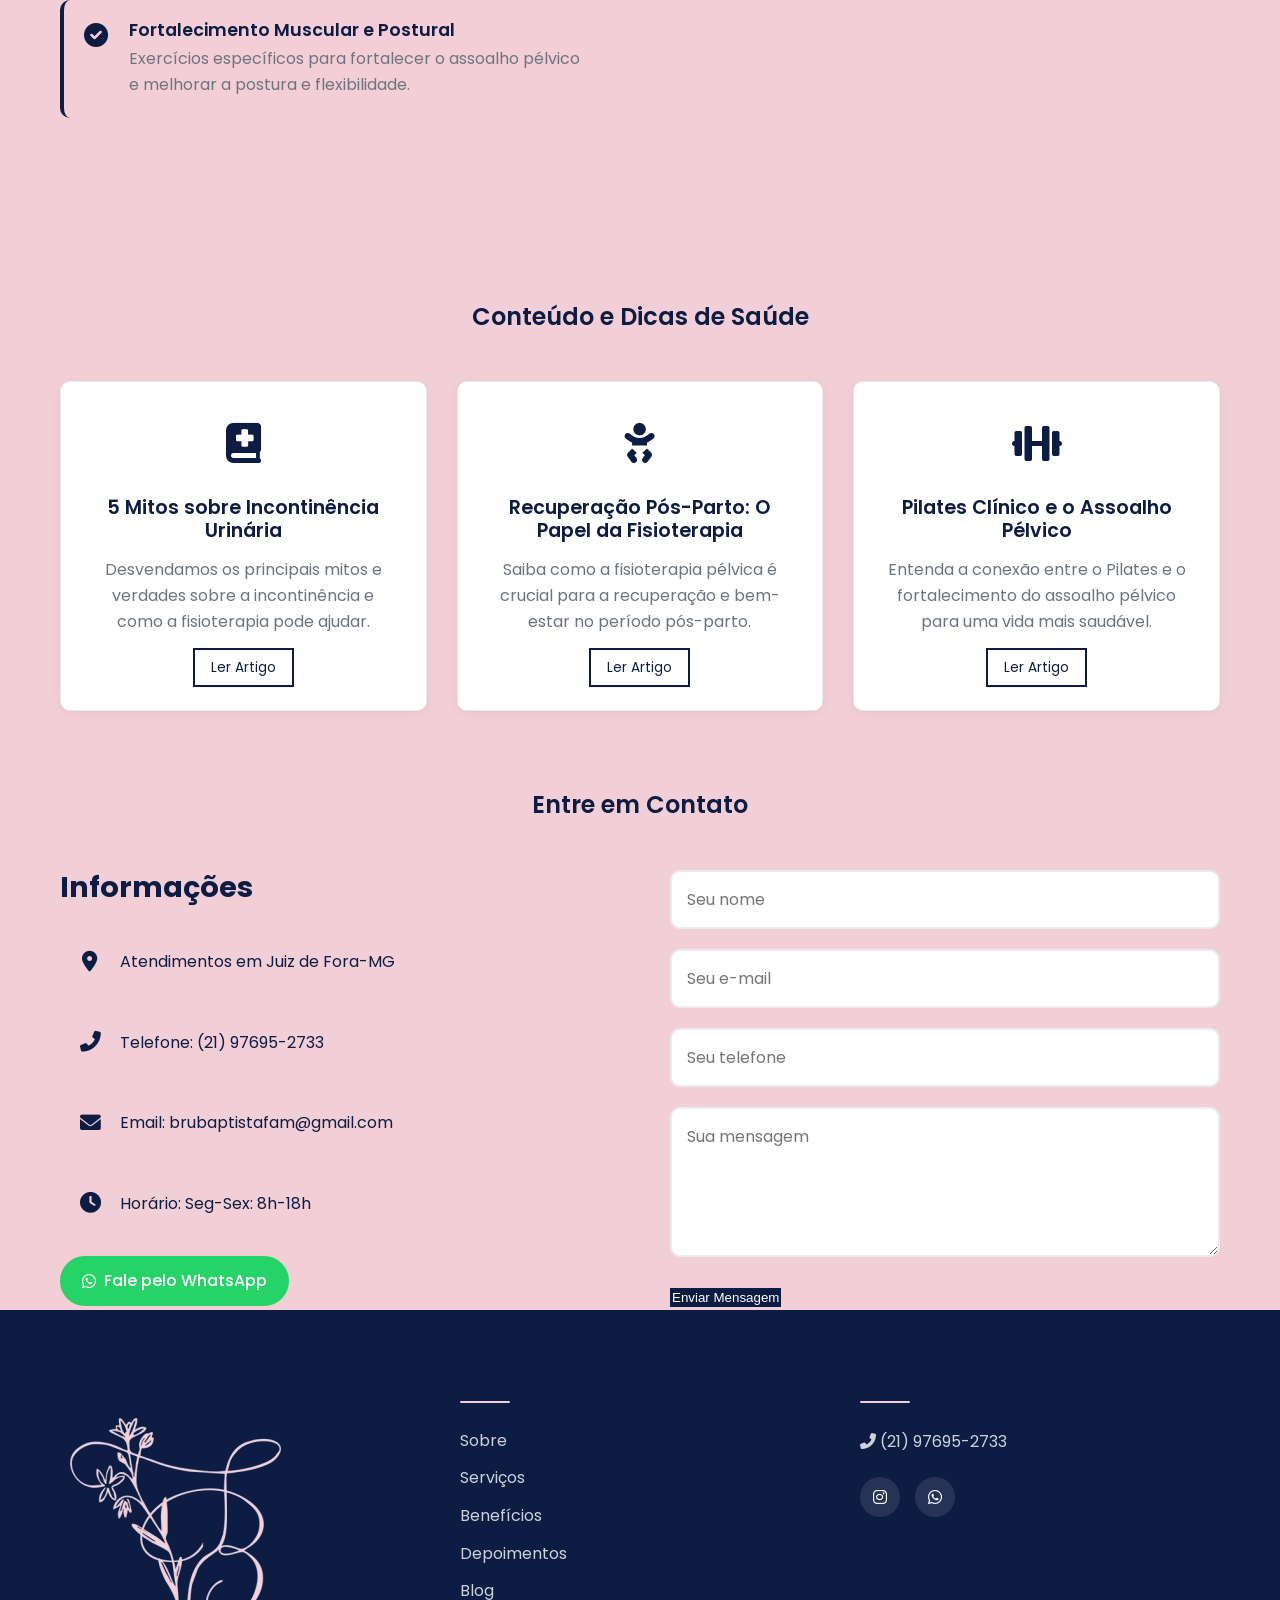
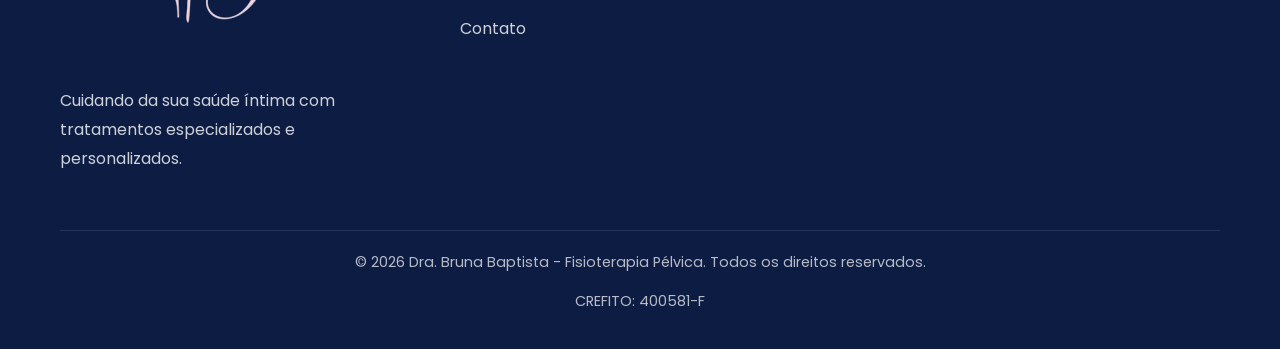
==== commit 49eb6570: "Atualização do site de fisioterapia" ====
--- a/index.html
+++ b/index.html
@@ -3,8 +3,8 @@
 <head>
     <meta charset="UTF-8">
     <meta name="viewport" content="width=device-width, initial-scale=1.0">
-    <title>Dra. Bruna Baptista | Fisioterapia Pélvica</title>
-    <meta name="description" content="Clínica de fisioterapia pélvica especializada em saúde da mulher, reabilitação pós-parto e bem-estar. Agende sua consulta e recupere sua qualidade de vida.">
+    <title>Dra. Bruna Baptista | Fisioterapia Pélvica - Especialista em Saúde da Mulher</title>
+    <meta name="description" content="Clínica especializada em fisioterapia pélvica, saúde da mulher, reabilitação pós-parto e bem-estar. Atendimento presencial e domiciliar em Juiz de Fora. Agende sua consulta com a Dra. Bruna Baptista.">
     <link rel="stylesheet" href="styles.css">
     <link rel="preconnect" href="https://fonts.googleapis.com">
     <link rel="preconnect" href="https://fonts.gstatic.com" crossorigin>
@@ -15,12 +15,14 @@
     <!-- Header -->
     <header id="header">
         <div class="container">
-            <img src="logoPequenaAzul.png" alt="Imagem de um útero " class="logo">
+            <div class="logo"><img src="logoPequenaAzul.png" alt="Logo - Fisioterapia Pélvica"></div>
             <nav id="nav">
                 <ul>
                     <li><a href="#sobre">Sobre</a></li>
                     <li><a href="#servicos">Serviços</a></li>
                     <li><a href="#beneficios">Benefícios</a></li>
+                    <li><a href="#depoimentos">Depoimentos</a></li>
+                    <li><a href="#blog">Blog</a></li>
                     <li><a href="#contato">Contato</a></li>
                 </ul>
             </nav>
@@ -39,7 +41,7 @@
                 <h1>Bruna Baptista</h1>
                 <h2>Fisioterapeuta</h2>
                 <p class="intro-subtitle">
-                 Especialista em saúde da mulher, reabilitação pós-parto e bem-estar. Agende sua consulta e recupere sua qualidade de vida.
+                Especialista em saúde da mulher, reabilitação pós-parto e bem-estar. Oferecemos atendimento personalizado e humanizado para recuperar sua qualidade de vida.
                 </p>
                 <!-- Botões de Ação -->
                 <div class="intro-buttons">
@@ -64,20 +66,23 @@
         <h2 class="section-title">Sobre a Profissional</h2>
         <div class="sobre-content">
             <div class="sobre-img">
-                <img src="imagemBruna.jpeg" alt="Foto de Bruna Baptista">
+                <img src="FotoAtualizadaBrunaBaptista.jpeg" alt="Foto de Bruna Baptista">
             </div>
             <div class="sobre-texto">
                 <h3>Dra. Bruna Baptista</h3>
                 <p class="crefito">CREFITO: 400581-F</p>
-                <p>Com X anos de experiência na área de fisioterapia pélvica, dedico-me a proporcionar tratamentos personalizados e humanizados, visando sempre a recuperação completa e qualidade de vida das minhas pacientes.</p>
+                <p>Sou a Bruna,  fisioterapeuta formada pela Faculdade de Ciências Médicas e da Saúde - Suprema de Juiz de Fora - MG. <br>
+                     Pós-graduada em Uroginecologia e Obstetrícia, atuo no cuidado à saúde da mulher, com foco na promoção de qualidade de vida, autonomia e bem-estar em todas as fases da vida feminina.
+Minha prática clínica é baseada em uma abordagem humanizada, individualizada e fundamentada em evidências científicas, respeitando a história, as necessidades e os objetivos de cada paciente. Acredito que o tratamento vai além do físico, envolvendo escuta ativa, acolhimento e educação em saúde.
+Além da fisioterapia pélvica, também atuo com Pilates, integrando o método ao tratamento e à prevenção de disfunções, visando melhora da consciência corporal, funcionalidade, força e controle do movimento. Meu compromisso é oferecer um atendimento ético, seguro e acolhedor, para que cada mulher se sinta confiante, informada e protagonista do próprio corpo.</p>
                 <div class="qualificacoes">
                     <div class="qualificacao-item">
                         <i class="fas fa-graduation-cap"></i>
-                        <p>Formada pela Faculdade de Ciências Médicas e da Saúde - Suprema Juiz de Fora</p>
+                        <p><strong>Formação:</strong> Faculdade de Ciências Médicas e da Saúde - Suprema Juiz de Fora</p>
                     </div>
                     <div class="qualificacao-item">
                         <i class="fas fa-award"></i>
-                        <p>Pós-graduada em Uroginecologia e Obstetrícia</p>
+                        <p><strong>Especialização:</strong> Pós-graduada em Uroginecologia e Obstetrícia</p>
                     </div>
                 </div>
             </div>
@@ -94,7 +99,7 @@
                     <i class="fas fa-heart-pulse"></i> <!-- Ícone atualizado -->
                 </div>
                 <h3>Fisioterapia Pélvica</h3>
-                <p>Tratamento especializado para incontinência urinária, disfunções sexuais e prolapso, com foco na recuperação completa da saúde íntima.</p>
+                <p>Tratamento especializado para incontinência urinária, disfunções sexuais e prolapso, com foco na recuperação completa da saúde íntima e bem-estar.</p>
             </div>
 
             <!-- Atendimento Domiciliar -->
@@ -103,7 +108,7 @@
                     <i class="fas fa-house-medical"></i> <!-- Ícone atualizado -->
                 </div>
                 <h3>Atendimento Domiciliar</h3>
-                <p>Consultas e tratamentos realizados no conforto do seu lar, especialmente indicado para pacientes em pós-parto ou com mobilidade reduzida.</p>
+                <p>Consultas e tratamentos realizados no conforto do seu lar, especialmente indicado para pacientes em pós-parto ou com mobilidade reduzida. Comodidade e qualidade.</p>
             </div>
 
             <!-- Saúde da Mulher -->
@@ -173,6 +178,40 @@
         </div>
     </div>
 </section>
+
+<!-- Seção de Depoimentos -->
+
+
+<!-- Seção de Blog (Placeholder) -->
+<section id="blog" class="section-light">
+    <div class="container">
+        <h2 class="section-title">Conteúdo e Dicas de Saúde</h2>
+        <div class="blog-grid">
+            <!-- Artigo 1 -->
+            <div class="blog-card">
+                <div class="blog-icon"><i class="fas fa-book-medical"></i></div>
+                <h3>5 Mitos sobre Incontinência Urinária</h3>
+                <p>Desvendamos os principais mitos e verdades sobre a incontinência e como a fisioterapia pode ajudar.</p>
+                <a href="artigo1.html" class="btn-secondary btn-small">Ler Artigo</a>
+            </div>
+            <!-- Artigo 2 -->
+            <div class="blog-card">
+                <div class="blog-icon"><i class="fas fa-baby"></i></div>
+                <h3>Recuperação Pós-Parto: O Papel da Fisioterapia</h3>
+                <p>Saiba como a fisioterapia pélvica é crucial para a recuperação e bem-estar no período pós-parto.</p>
+                <a href="artigo2.html" class="btn-secondary btn-small">Ler Artigo</a>
+            </div>
+            <!-- Artigo 3 -->
+            <div class="blog-card">
+                <div class="blog-icon"><i class="fas fa-dumbbell"></i></div>
+                <h3>Pilates Clínico e o Assoalho Pélvico</h3>
+                <p>Entenda a conexão entre o Pilates e o fortalecimento do assoalho pélvico para uma vida mais saudável.</p>
+                <a href="artigo3.html" class="btn-secondary btn-small">Ler Artigo</a>
+            </div>
+        </div>
+    </div>
+</section>
+
     <!-- Contato -->
     <section id="contato">
         <div class="container">
@@ -233,6 +272,8 @@
                         <li><a href="#sobre">Sobre</a></li>
                         <li><a href="#servicos">Serviços</a></li>
                         <li><a href="#beneficios">Benefícios</a></li>
+                    <li><a href="#depoimentos">Depoimentos</a></li>
+                    <li><a href="#blog">Blog</a></li>
                         <li><a href="#contato">Contato</a></li>
                     </ul>
                 </div>
--- a/styles.css
+++ b/styles.css
@@ -31,7 +31,7 @@
 
 html {
     scroll-behavior: smooth;
-    scroll-padding-top: 45px;
+    scroll-padding-top: 70px;
 }
 
 body {
@@ -40,7 +40,7 @@
     background-color: var(--light-bg);
     line-height: 1.6;
     overflow-x: hidden;
-    padding-top: 60px;
+    padding-top: 70px;
 }
 
 h1, h2, h3, h4 {
@@ -101,6 +101,7 @@
     font-size: 2.5rem;
     display: inline-block;
     padding-bottom: 15px;
+    font-weight: 700;
 }
 
 .section-title h2::after {
@@ -109,13 +110,14 @@
     bottom: 0;
     left: 50%;
     transform: translateX(-50%);
-    width: 80px;
+    width: 100px;
     height: 4px;
-    background: var(--primary-color);
+    background: linear-gradient(90deg, var(--primary-color), var(--secondary-color));
+    border-radius: 2px;
 }
 
 .section-dark .section-title h2::after {
-    background: var(--white);
+    background: linear-gradient(90deg, var(--white), rgba(255, 255, 255, 0.5));
 }
 
 .btn {
@@ -140,6 +142,7 @@
     background-color: transparent;
     color: var(--primary-color);
     box-shadow: var(--shadow-hover);
+    transform: translateY(-2px);
 }
 
 .btn-secondary {
@@ -152,6 +155,7 @@
     background-color: var(--primary-color);
     color: var(--white);
     box-shadow: var(--shadow-hover);
+    transform: translateY(-2px);
 }
 
 .btn-whatsapp {
@@ -173,7 +177,6 @@
     box-shadow: var(--shadow);
 }
 
-
 /* Header */
 header {
     background-color: var(--secondary-color);
@@ -182,48 +185,50 @@
     left: 0;
     width: 100%;
     z-index: 1000;
-    box-shadow: var(--shadow);
-    transition: var(--transition);
-}
-
-.header-scrolled {
-    padding: 10px 0;
-    box-shadow: 0 2px 10px rgba(0, 0, 0, 0.1);
-}
-
-.header-container {
+    box-shadow: 0 2px 10px rgba(0, 0, 0, 0.08);
+    transition: var(--transition);
+    padding: 15px 0;
+}
+
+header .container {
     display: flex;
     align-items: center;
-    justify-content: space-between; /* Alinha elementos à esquerda e à direita */
-    padding: 15px 20px;
+    justify-content: space-between;
+    padding: 0 20px;
 }
 
 .logo {
-    height: 70px;
-    border-radius: 15px;
-    transition: var(--transition);
-    position: relative;
-    top: 20px
-}
-
-.header-scrolled .logo {
-    height: 50px;
+    height: 60px;
+    border-radius: 8px;
+    transition: var(--transition);
+    display: flex;
+    align-items: center;
+}
+
+.logo img {
+    height: 100%;
+    width: auto;
+}
+
+.logo:hover {
+    transform: scale(1.05);
 }
 
 /* Menu Desktop */
-
 #nav ul {
     display: flex;
     align-items: center;
-    gap: 25px;
-    justify-content: flex-end; /* Adicionado para alinhar à direita */
+    gap: 35px;
+    justify-content: flex-end;
 }
 
 #nav ul li a {
     font-weight: 500;
     transition: var(--transition);
     position: relative;
-    padding: 5px 0;
+    padding: 8px 0;
+    color: var(--primary-color);
+    font-size: 0.95rem;
 }
 
 #nav ul li a::after {
@@ -242,7 +247,7 @@
 }
 
 #nav ul li a:hover {
-    color: var(--primary-color);
+    color: var(--primary-dark);
 }
 
 /* Menu Mobile */
@@ -298,8 +303,9 @@
 
 /* Introdução */
 #introducao {
-    padding: 80px 0;
+    padding: 100px 0;
     text-align: center;
+    background: linear-gradient(135deg, var(--secondary-color) 0%, rgba(242, 206, 214, 0.8) 100%);
 }
 
 .intro-content {
@@ -312,11 +318,12 @@
 .intro-text {
     flex: 1;
     text-align: left;
+    animation: fadeInLeft 0.8s ease;
 }
 
 .intro-text h1 {
     font-family: 'Larianti', sans-serif;
-    margin-bottom: 15px;
+    margin-bottom: 10px;
     color: var(--primary-color);
     font-weight: 700;
     line-height: 1.99;
@@ -333,7 +340,7 @@
     font-size: clamp(1rem, 2.5vw, 1.25rem);
     color: var(--light-text);
     margin-bottom: 30px;
-    line-height: 1.6;
+    line-height: 1.7;
 }
 
 .intro-buttons {
@@ -364,31 +371,38 @@
 .intro-img {
     flex: 1;
     text-align: center;
+    animation: fadeInRight 0.8s ease;
 }
 
 .intro-img img.intro-image {
     max-width: 100%;
     height: auto;
     border-radius: var(--border-radius);
-    box-shadow: var(--shadow);
+    box-shadow: 0 10px 30px rgba(0, 0, 0, 0.15);
     transition: var(--transition);
 }
 
 .intro-img img.intro-image:hover {
     transform: scale(1.05);
-}
+    box-shadow: 0 15px 40px rgba(0, 0, 0, 0.2);
+}
+
 /* Sobre */
+#sobre {
+    background-color: var(--secondary-color);
+}
+
 .sobre-content {
     display: flex;
     align-items: center;
-    gap: 50px;
+    gap: 60px;
 }
 
 .sobre-img {
     flex: 1;
     border-radius: var(--border-radius);
     overflow: hidden;
-    box-shadow: var(--shadow);
+    box-shadow: 0 10px 30px rgba(0, 0, 0, 0.1);
 }
 
 .sobre-img img {
@@ -399,7 +413,7 @@
 }
 
 .sobre-img:hover img {
-    transform: scale(1.03);
+    transform: scale(1.05);
 }
 
 .sobre-texto {
@@ -409,17 +423,20 @@
 .sobre-texto h3 {
     font-size: 2rem;
     margin-bottom: 15px;
+    font-weight: 700;
 }
 
 .sobre-texto p {
     margin-bottom: 20px;
     color: var(--light-text);
+    line-height: 1.8;
 }
 
 .crefito {
-    font-weight: 500;
+    font-weight: 600;
     color: var(--primary-color);
     margin-bottom: 20px;
+    font-size: 0.95rem;
 }
 
 .qualificacoes {
@@ -430,41 +447,70 @@
     display: flex;
     align-items: center;
     gap: 15px;
-    margin-bottom: 15px;
+    margin-bottom: 20px;
+    padding: 15px;
+    background-color: rgba(242, 206, 214, 0.3);
+    border-radius: var(--border-radius);
+    transition: var(--transition);
+}
+
+.qualificacao-item:hover {
+    background-color: rgba(242, 206, 214, 0.6);
+    transform: translateX(5px);
 }
 
 .qualificacao-item i {
     color: var(--primary-color);
-    font-size: 1.2rem;
-    min-width: 25px;
+    font-size: 1.3rem;
+    min-width: 30px;
+}
+
+.qualificacao-item p {
+    margin-bottom: 0;
+    color: var(--text-color);
 }
 
 /* Serviços */
+#servicos {
+    background-color: var(--secondary-color);
+}
+
 .servicos-grid {
     display: grid;
-    grid-template-columns: repeat(auto-fit, minmax(250px, 1fr));
+    grid-template-columns: repeat(auto-fit, minmax(400px, 1fr));
     gap: 30px;
 }
 
 .servico-card {
-    background-color: var(--primary-color);
+    background: linear-gradient(135deg, var(--primary-color) 0%, var(--primary-dark) 100%);
     color: var(--white);
-    padding: 30px;
+    padding: 40px 30px;
     border-radius: var(--border-radius);
     text-align: center;
     transition: var(--transition);
-    box-shadow: var(--shadow);
-}
-
-.section-light {
-    background-color: var(--light-bg); /* que é rosa claro */
-    padding: 80px 0;
-}
-
+    box-shadow: 0 5px 20px rgba(0, 0, 0, 0.1);
+    position: relative;
+    overflow: hidden;
+}
+
+.servico-card::before {
+    content: '';
+    position: absolute;
+    top: 0;
+    left: -100%;
+    width: 100%;
+    height: 100%;
+    background: rgba(255, 255, 255, 0.1);
+    transition: var(--transition);
+}
 
 .servico-card:hover {
     transform: translateY(-10px);
-    box-shadow: var(--shadow-hover);
+    box-shadow: 0 15px 40px rgba(0, 0, 0, 0.2);
+}
+
+.servico-card:hover::before {
+    left: 100%;
 }
 
 .servico-icon {
@@ -477,17 +523,8 @@
     justify-content: center;
     margin: 0 auto 20px;
     color: var(--primary-color);
-    font-size: 1.8rem;
-    transition: var(--transition);
-}
-
-.section-dark .servico-icon {
-    background-color: rgba(255, 255, 255, 0.2);
-}
-
-.servico-card:hover {
-    transform: translateY(-10px);
-    box-shadow: var(--shadow-hover);
+    font-size: 2rem;
+    transition: var(--transition);
 }
 
 .servico-card:hover .servico-icon {
@@ -498,21 +535,23 @@
     margin-bottom: 15px;
     font-size: 1.3rem;
     color: var(--white);
+    font-weight: 600;
 }
 
 .servico-card p {
-    color: var(--white);
-}
-
-.section-dark .servico-card p {
-    color: rgba(255, 255, 255, 0.8);
+    color: rgba(255, 255, 255, 0.9);
+    line-height: 1.7;
 }
 
 /* Benefícios */
+#beneficios {
+    background-color: var(--secondary-color);
+}
+
 .beneficios-content {
     display: flex;
     align-items: center;
-    gap: 50px;
+    gap: 60px;
 }
 
 .beneficios-img {
@@ -524,7 +563,7 @@
     max-width: 100%;
     height: auto;
     border-radius: var(--border-radius);
-    box-shadow: var(--shadow);
+    box-shadow: 0 10px 30px rgba(0, 0, 0, 0.1);
 }
 
 .beneficios-lista {
@@ -534,43 +573,49 @@
 .beneficio-item {
     display: flex;
     align-items: flex-start;
-    gap: 15px;
+    gap: 20px;
     margin-bottom: 25px;
     padding: 20px;
-    background-color: var(--light-bg);
+    background-color: rgba(242, 206, 214, 0.2);
+    border-left: 4px solid var(--primary-color);
     border-radius: var(--border-radius);
     transition: var(--transition);
 }
 
 .beneficio-item:hover {
     transform: translateX(10px);
-    box-shadow: var(--shadow);
+    box-shadow: 0 5px 20px rgba(0, 0, 0, 0.08);
+    background-color: rgba(242, 206, 214, 0.4);
 }
 
 .beneficio-item i {
     color: var(--primary-color);
     font-size: 1.5rem;
     margin-top: 3px;
+    min-width: 25px;
 }
 
 .beneficio-item h4 {
     margin-bottom: 5px;
-    font-size: 1.2rem;
+    font-size: 1.1rem;
+    font-weight: 600;
 }
 
 .beneficio-item p {
     color: var(--light-text);
     margin-bottom: 0;
+    line-height: 1.6;
 }
 
 /* Contato */
-
 #contato {
-    scroll-margin-top: 65px; /* Altura do menu fixo + margem extra */
-}
+    scroll-margin-top: 70px;
+    background-color: var(--secondary-color);
+}
+
 .contato-content {
     display: flex;
-    gap: 50px;
+    gap: 60px;
 }
 
 .contato-info {
@@ -580,20 +625,35 @@
 .contato-info h3 {
     margin-bottom: 30px;
     font-size: 1.8rem;
+    font-weight: 700;
 }
 
 .info-item {
     display: flex;
     align-items: center;
     gap: 15px;
-    margin-bottom: 20px;
+    margin-bottom: 25px;
+    padding: 15px;
+    background-color: rgba(242, 206, 214, 0.15);
+    border-radius: var(--border-radius);
+    transition: var(--transition);
+}
+
+.info-item:hover {
+    background-color: rgba(242, 206, 214, 0.3);
+    transform: translateX(5px);
 }
 
 .info-item i {
     color: var(--primary-color);
-    font-size: 1.2rem;
-    width: 25px;
+    font-size: 1.3rem;
+    width: 30px;
     text-align: center;
+}
+
+.info-item p {
+    margin-bottom: 0;
+    color: var(--text-color);
 }
 
 .contato-form {
@@ -608,17 +668,18 @@
 .contato-form textarea {
     width: 100%;
     padding: 15px;
-    border: 1px solid var(--gray-light);
+    border: 2px solid var(--gray-light);
     border-radius: var(--border-radius);
     font-family: 'Poppins', sans-serif;
     transition: var(--transition);
+    font-size: 1rem;
 }
 
 .contato-form input:focus,
 .contato-form textarea:focus {
     outline: none;
     border-color: var(--primary-color);
-    box-shadow: 0 0 0 3px rgba(0, 109, 91, 0.2);
+    box-shadow: 0 0 0 3px rgba(13, 28, 67, 0.1);
 }
 
 .contato-form textarea {
@@ -645,14 +706,16 @@
 }
 
 .footer-logo img {
-    height: 70px;
+    height: 60px;
+    width: auto;
 }
 
 .footer-col h4 {
-    font-size: 1.3rem;
+    font-size: 1.2rem;
     margin-bottom: 25px;
     position: relative;
     padding-bottom: 10px;
+    font-weight: 600;
 }
 
 .footer-col h4::after {
@@ -662,7 +725,8 @@
     left: 0;
     width: 50px;
     height: 2px;
-    background-color: var(--primary-color);
+    background-color: var(--secondary-color);
+    border-radius: 1px;
 }
 
 .footer-col ul {
@@ -670,16 +734,22 @@
 }
 
 .footer-col ul li {
-    margin-bottom: 10px;
+    margin-bottom: 12px;
 }
 
 .footer-col ul li a {
     transition: var(--transition);
+    color: rgba(255, 255, 255, 0.8);
 }
 
 .footer-col ul li a:hover {
-    color: var(--primary-light);
+    color: var(--secondary-color);
     padding-left: 5px;
+}
+
+.footer-col p {
+    color: rgba(255, 255, 255, 0.8);
+    line-height: 1.8;
 }
 
 .social-icons {
@@ -697,10 +767,12 @@
     background-color: rgba(255, 255, 255, 0.1);
     border-radius: 50%;
     transition: var(--transition);
+    color: var(--white);
 }
 
 .social-icons a:hover {
-    background-color: var(--primary-color);
+    background-color: var(--secondary-color);
+    color: var(--primary-color);
     transform: translateY(-3px);
 }
 
@@ -709,29 +781,32 @@
     padding-top: 20px;
     border-top: 1px solid rgba(255, 255, 255, 0.1);
     font-size: 0.9rem;
+    color: rgba(255, 255, 255, 0.7);
 }
 
 .whatsapp-float {
     position: fixed;
-    bottom: 20px; /* Distância do rodapé */
-    right: 20px; /* Distância da borda direita */
+    bottom: 20px;
+    right: 20px;
     width: 60px;
     height: 60px;
-    background-color: #25d366; /* Cor verde característica do WhatsApp */
+    background-color: #25d366;
     color: white;
-    border-radius: 50%; /* Formato circular */
+    border-radius: 50%;
     text-align: center;
     line-height: 60px;
     font-size: 24px;
-    box-shadow: 0 4px 8px rgba(0, 0, 0, 0.2); /* Sombra para destacar */
-    z-index: 9999; /* Garante que o botão fique acima de outros elementos */
-    transition: transform 0.3s ease; /* Animação suave ao passar o mouse */
+    box-shadow: 0 4px 12px rgba(0, 0, 0, 0.2);
+    z-index: 9999;
+    transition: var(--transition);
+    border: none;
+    cursor: pointer;
 }
 
 .whatsapp-float:hover {
-    transform: scale(1.1); /* Aumenta o tamanho ao passar o mouse */
-}
-    
+    transform: scale(1.1);
+    box-shadow: 0 6px 20px rgba(37, 211, 102, 0.4);
+}
 
 /* Animações */
 @keyframes fadeIn {
@@ -740,24 +815,46 @@
 }
 
 @keyframes fadeInDown {
-    from { 
+    from {
         opacity: 0;
         transform: translateY(-30px);
     }
-    to { 
+    to {
         opacity: 1;
         transform: translateY(0);
     }
 }
 
 @keyframes fadeInUp {
-    from { 
+    from {
         opacity: 0;
         transform: translateY(30px);
     }
-    to { 
+    to {
         opacity: 1;
         transform: translateY(0);
+    }
+}
+
+@keyframes fadeInLeft {
+    from {
+        opacity: 0;
+        transform: translateX(-30px);
+    }
+    to {
+        opacity: 1;
+        transform: translateX(0);
+    }
+}
+
+@keyframes fadeInRight {
+    from {
+        opacity: 0;
+        transform: translateX(30px);
+    }
+    to {
+        opacity: 1;
+        transform: translateX(0);
     }
 }
 
@@ -768,16 +865,12 @@
     .contato-content {
         flex-direction: column;
     }
-    
-    .hero h1 {
-        font-size: 2.8rem;
-    }
-    
-    .hero-buttons {
+
+    .intro-content {
         flex-direction: column;
-        align-items: center;
-    }
-    
+        gap: 40px;
+    }
+
     .beneficios-img {
         order: -1;
         margin-bottom: 40px;
@@ -786,9 +879,22 @@
 
 /* Responsividade para telas menores (celulares) */
 @media (max-width: 768px) {
+    body {
+        padding-top: 60px;
+    }
+
+    header {
+        padding: 10px 0;
+    }
+
     header .container {
-        flex-direction: column;
-        align-items: flex-start;
+        flex-direction: row;
+        align-items: center;
+        justify-content: space-between;
+    }
+
+    .logo {
+        height: 50px;
     }
 
     nav#nav ul {
@@ -808,117 +914,254 @@
         display: flex;
     }
 
-       #btn-mobile {
-        display: block; /* Mostra o botão em telas menores */
+    #btn-mobile {
+        display: block;
         background: none;
         border: none;
         font-size: 24px;
         cursor: pointer;
-        position: absolute; /* Posiciona o botão absolutamente */
-        top: 30px; /* Ajusta a posição vertical */
-        right: 20px; /* Posiciona o botão à direita */
-    }
-
-    .sobre-content {
-        flex-direction: column;
-        gap: 20px;
-    }
-
-    .qualificacoes {
-        flex-direction: column;
     }
 
     .section-title h2 {
         font-size: 2rem;
     }
-    
+
+    .section-title h2::after {
+        width: 60px;
+    }
+
+    .intro-content {
+        flex-direction: column;
+        gap: 30px;
+    }
+
+    .intro-text h1 {
+        font-size: 2rem;
+    }
+
+    .intro-text h2 {
+        text-align: left;
+    }
+
+    .intro-text p.intro-subtitle {
+        font-size: 1rem;
+    }
+
+    .intro-buttons {
+        flex-direction: column;
+        gap: 15px;
+    }
+
+    .intro-buttons .btn-large {
+        width: 100%;
+    }
+
+    #nav ul li {
+        margin-bottom: 15px;
+    }
+
+    #nav ul li a {
+        color: var(--text-color);
+        font-size: 1rem;
+        text-align: left;
+        padding: 10px;
+        border-radius: var(--border-radius);
+    }
+
+    #nav ul li a:hover {
+        background-color: var(--secondary-color);
+        color: var(--primary-color);
+    }
+
+    .servicos-grid {
+        grid-template-columns: 1fr;
+        gap: 20px;
+    }
+
+    .contato-content {
+        flex-direction: column;
+        gap: 40px;
+    }
+
     .footer-content {
         grid-template-columns: 1fr;
         text-align: center;
     }
-    
+
     .footer-col h4::after {
         left: 50%;
         transform: translateX(-50%);
     }
-    
+
     .social-icons {
         justify-content: center;
     }
-    .intro-content {
-        flex-direction: column;
-        gap: 40px;
-    }
-
-    .intro-text h1 {
-        font-size: 2rem;
-    }
-
-    .intro-text p.intro-subtitle {
-        font-size: 1rem;
+}
+
+@media (max-width: 576px) {
+    .section-light {
+        padding: 60px 0;
+    }
+
+    .section-dark {
+        padding: 60px 0;
+    }
+
+    #introducao {
+        padding: 80px 0;
+    }
+
+    .section-title h2 {
+        font-size: 1.8rem;
+    }
+
+    .section-title h2::after {
+        width: 50px;
+    }
+
+    .btn,
+    .btn-large {
+        padding: 12px 20px;
+        font-size: 0.9rem;
     }
 
     .intro-buttons {
         flex-direction: column;
+    }
+
+    .intro-buttons .btn-large {
+        width: 100%;
+    }
+
+    .sobre-texto h3 {
+        font-size: 1.5rem;
+    }
+
+    .servico-card {
+        padding: 30px 20px;
+    }
+
+    .servico-icon {
+        width: 70px;
+        height: 70px;
+        font-size: 1.5rem;
+    }
+
+    .beneficio-item {
         gap: 15px;
-    }
-
-    #nav ul li {
-        margin-bottom: 15px; /* Espaçamento entre os itens do menu */
-    }
-
-    #nav ul li a {
-        color: var(--text-color);
-        font-size: 1rem;
-        text-align: center;
-        padding: 10px;
-        border-radius: var(--border-radius);
-        transition: var(--transition);
-    }
-
-    #nav ul li a:hover {
-        background-color: var(--primary-light);
-        color: var(--white);
-    }
-
-     .logo {
-        top: 4px; /* Move a logo para cima em telas menores */
-    }
-}
-
-@media (max-width: 576px) {
-    .hero {
-        min-height: 600px;
-        padding-bottom: 60px;
-    }
-    
-    .hero h1 {
-        font-size: 1.8rem;
-    }
-    
-    .hero-subtitle {
-        font-size: 1rem;
-        margin-bottom: 8vh;
-    }
-    
-    .section-title h2 {
-        font-size: 1.8rem;
-    }
-    
-    .btn,
-    .btn-hero,
-    .btn-hero-secondary {
-        padding: 10px 20px;
-        font-size: 0.9rem;
-        width: 100%;
-        max-width: 280px;
-        justify-content: center;
-    }
-    
-    .hero-buttons {
-        padding-bottom: 6vh;
-    }
-
-   /* Estilo do botão flutuante */
-
-}+        padding: 15px;
+    }
+
+    .contato-info h3 {
+        font-size: 1.5rem;
+    }
+
+    .footer-col h4 {
+        font-size: 1.1rem;
+    }
+
+    .whatsapp-float {
+        width: 50px;
+        height: 50px;
+        line-height: 50px;
+        font-size: 20px;
+        bottom: 15px;
+        right: 15px;
+    }
+}
+
+/* Seção de Depoimentos */
+#depoimentos {
+    background-color: var(--secondary-color);
+}
+
+.depoimentos-grid {
+    display: grid;
+    grid-template-columns: repeat(auto-fit, minmax(300px, 1fr));
+    gap: 30px;
+}
+
+.depoimento-card {
+    background-color: rgba(242, 206, 214, 0.2);
+    padding: 30px;
+    border-radius: var(--border-radius);
+    border-left: 4px solid var(--primary-color);
+    transition: var(--transition);
+}
+
+.depoimento-card:hover {
+    transform: translateY(-5px);
+    box-shadow: var(--shadow);
+}
+
+.depoimento-texto {
+    font-style: italic;
+    color: var(--light-text);
+    margin-bottom: 20px;
+    line-height: 1.7;
+}
+
+.depoimento-autor {
+    display: flex;
+    align-items: center;
+    gap: 10px;
+}
+
+.depoimento-autor i {
+    font-size: 1.5rem;
+    color: var(--primary-color);
+}
+
+.depoimento-autor p {
+    margin-bottom: 0;
+    font-weight: 600;
+    color: var(--text-color);
+}
+
+/* Seção de Blog */
+#blog {
+    background-color: var(--secondary-color);
+}
+
+.blog-grid {
+    display: grid;
+    grid-template-columns: repeat(auto-fit, minmax(300px, 1fr));
+    gap: 30px;
+}
+
+.blog-card {
+    background-color: var(--white);
+    border: 1px solid var(--gray-light);
+    border-radius: var(--border-radius);
+    padding: 30px;
+    text-align: center;
+    transition: var(--transition);
+    box-shadow: 0 2px 10px rgba(0, 0, 0, 0.05);
+}
+
+.blog-card:hover {
+    transform: translateY(-5px);
+    box-shadow: var(--shadow);
+}
+
+.blog-icon {
+    font-size: 2.5rem;
+    color: var(--primary-color);
+    margin-bottom: 20px;
+}
+
+.blog-card h3 {
+    font-size: 1.2rem;
+    margin-bottom: 15px;
+    font-weight: 600;
+}
+
+.blog-card p {
+    color: var(--light-text);
+    margin-bottom: 20px;
+}
+
+.btn-small {
+    padding: 8px 16px;
+    font-size: 0.85rem;
+}
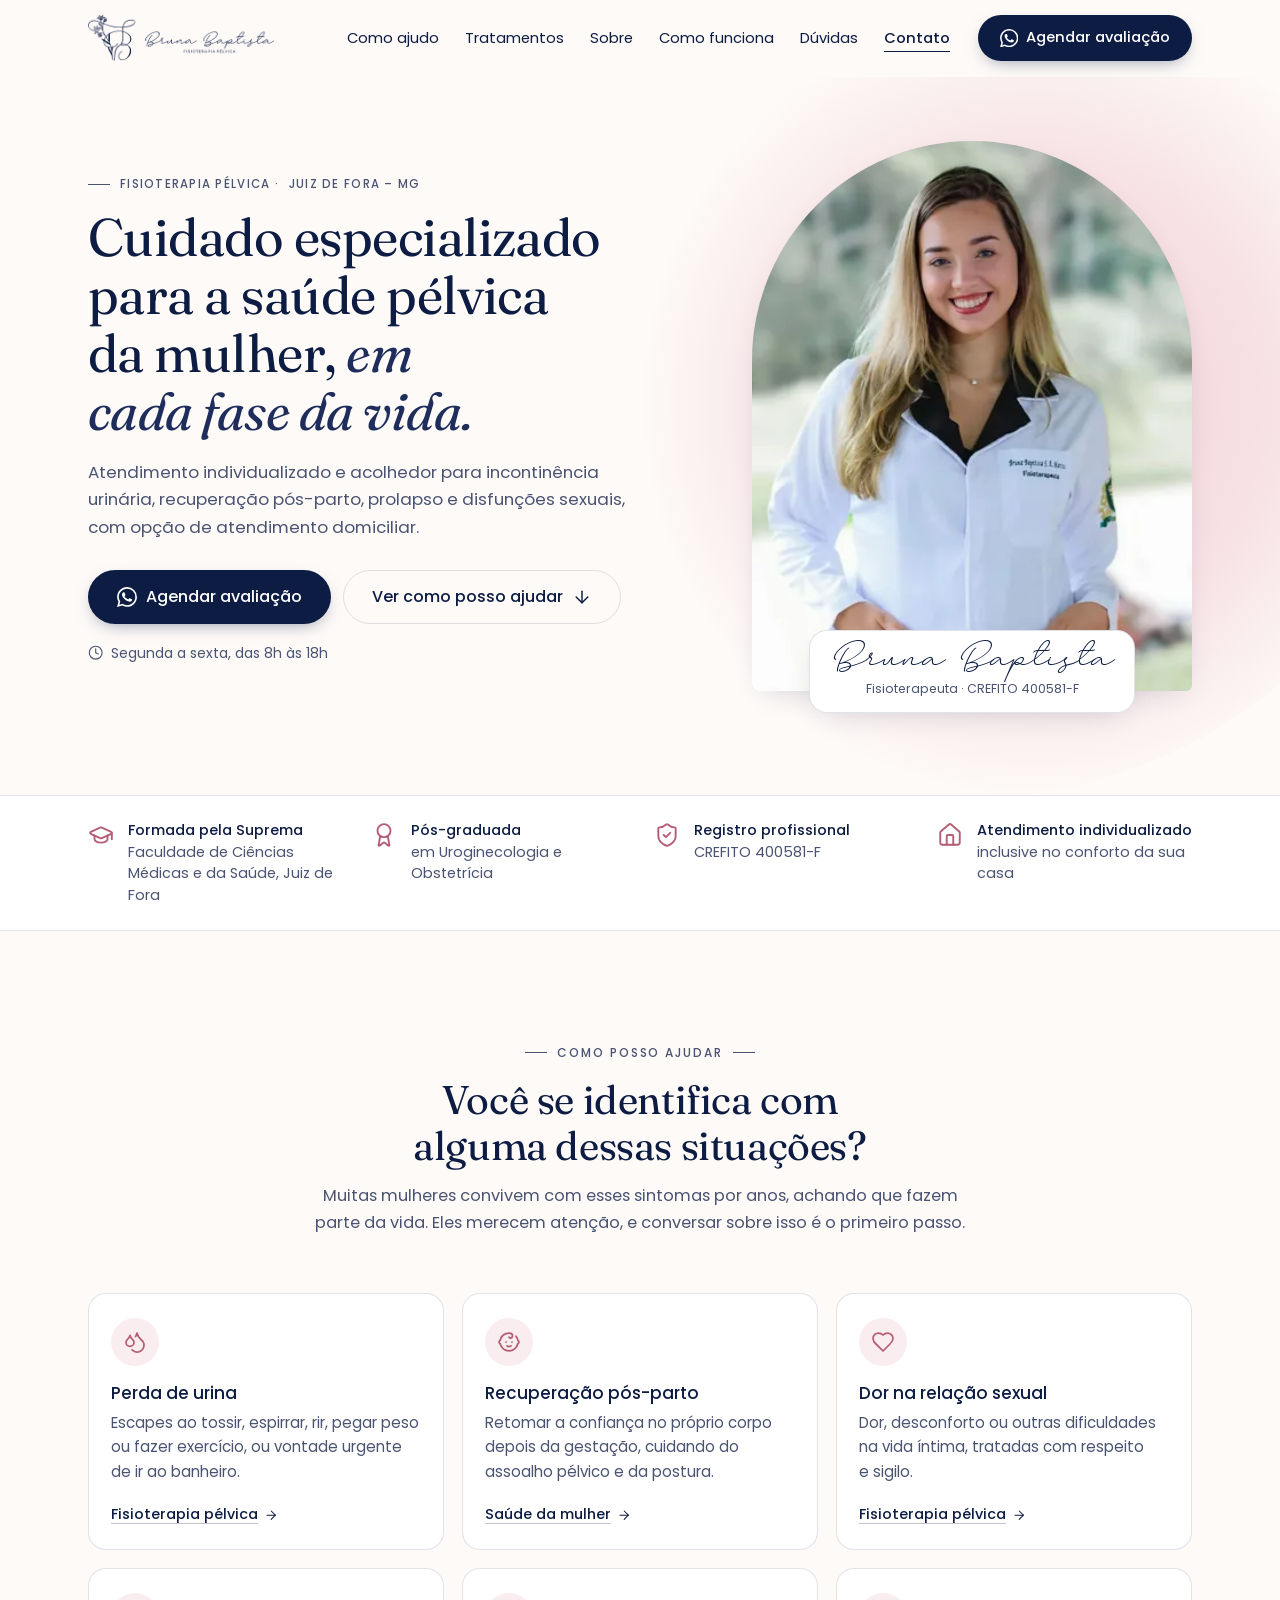
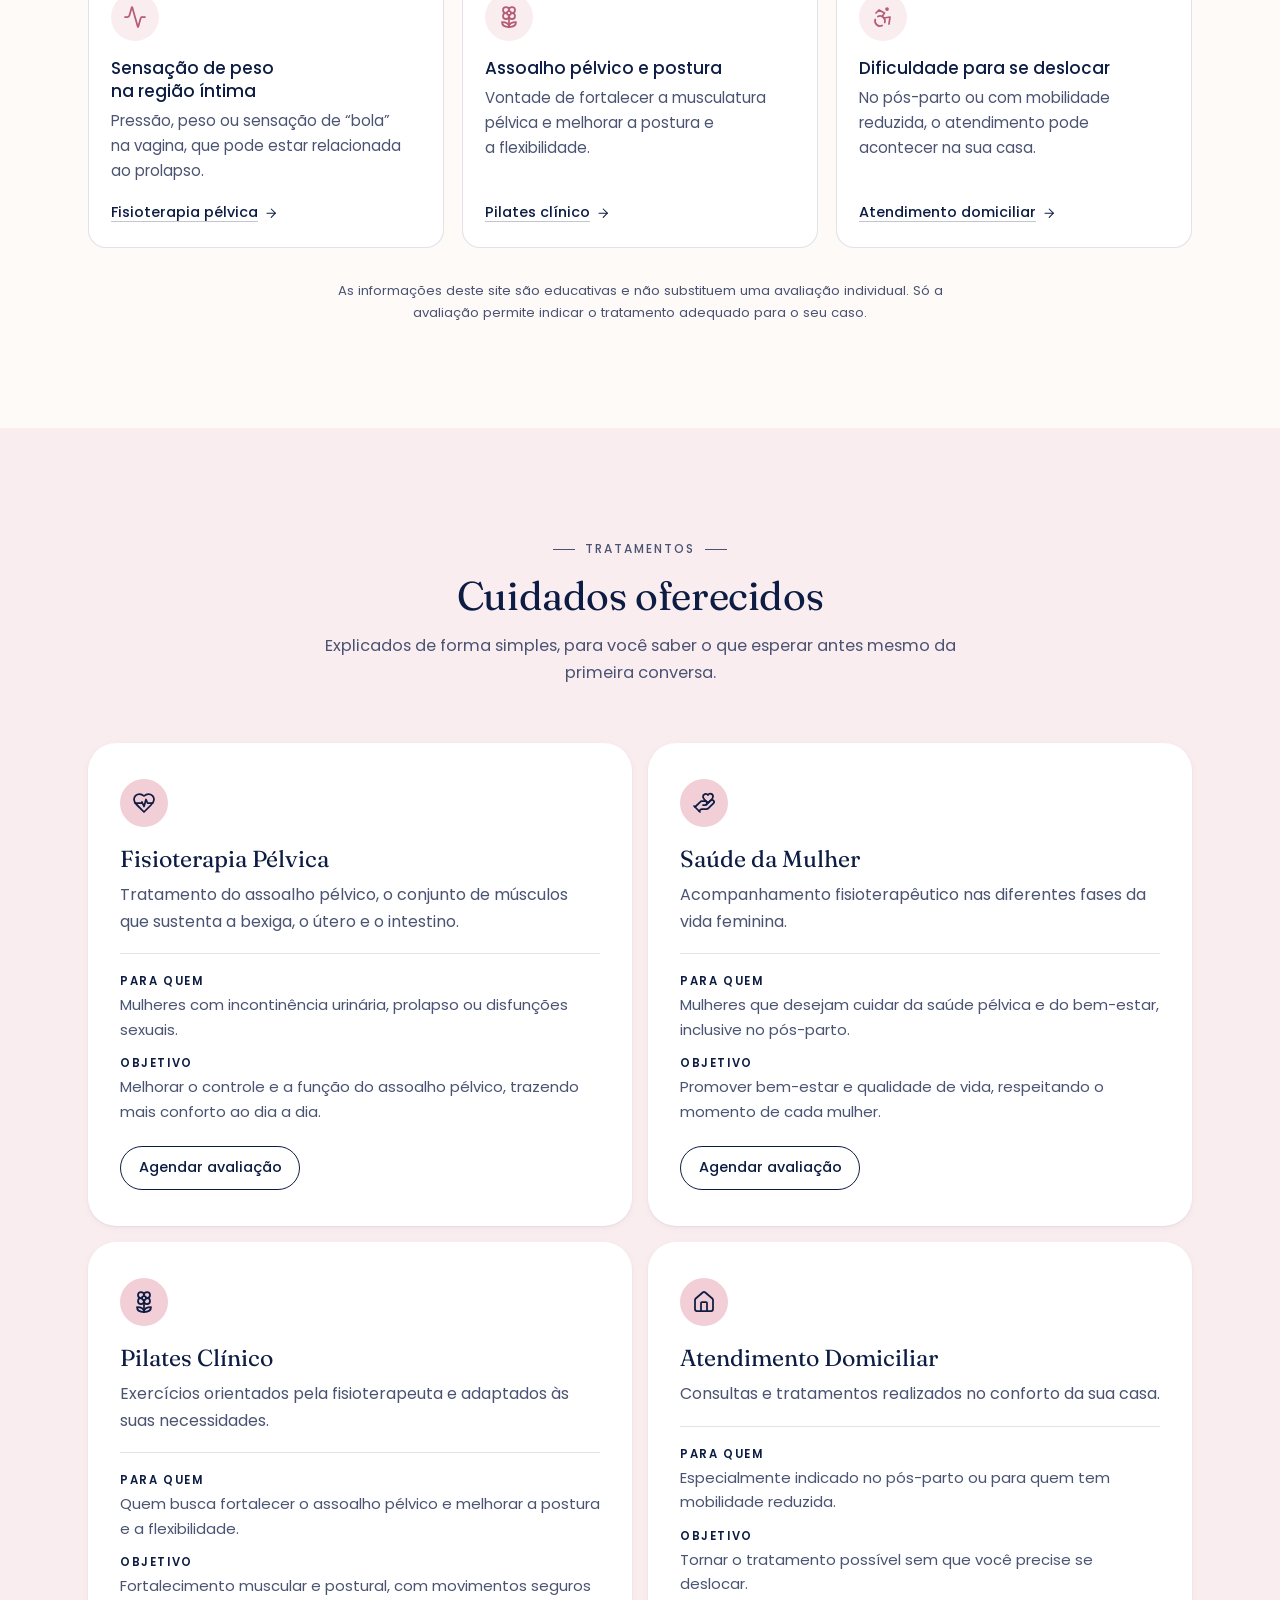
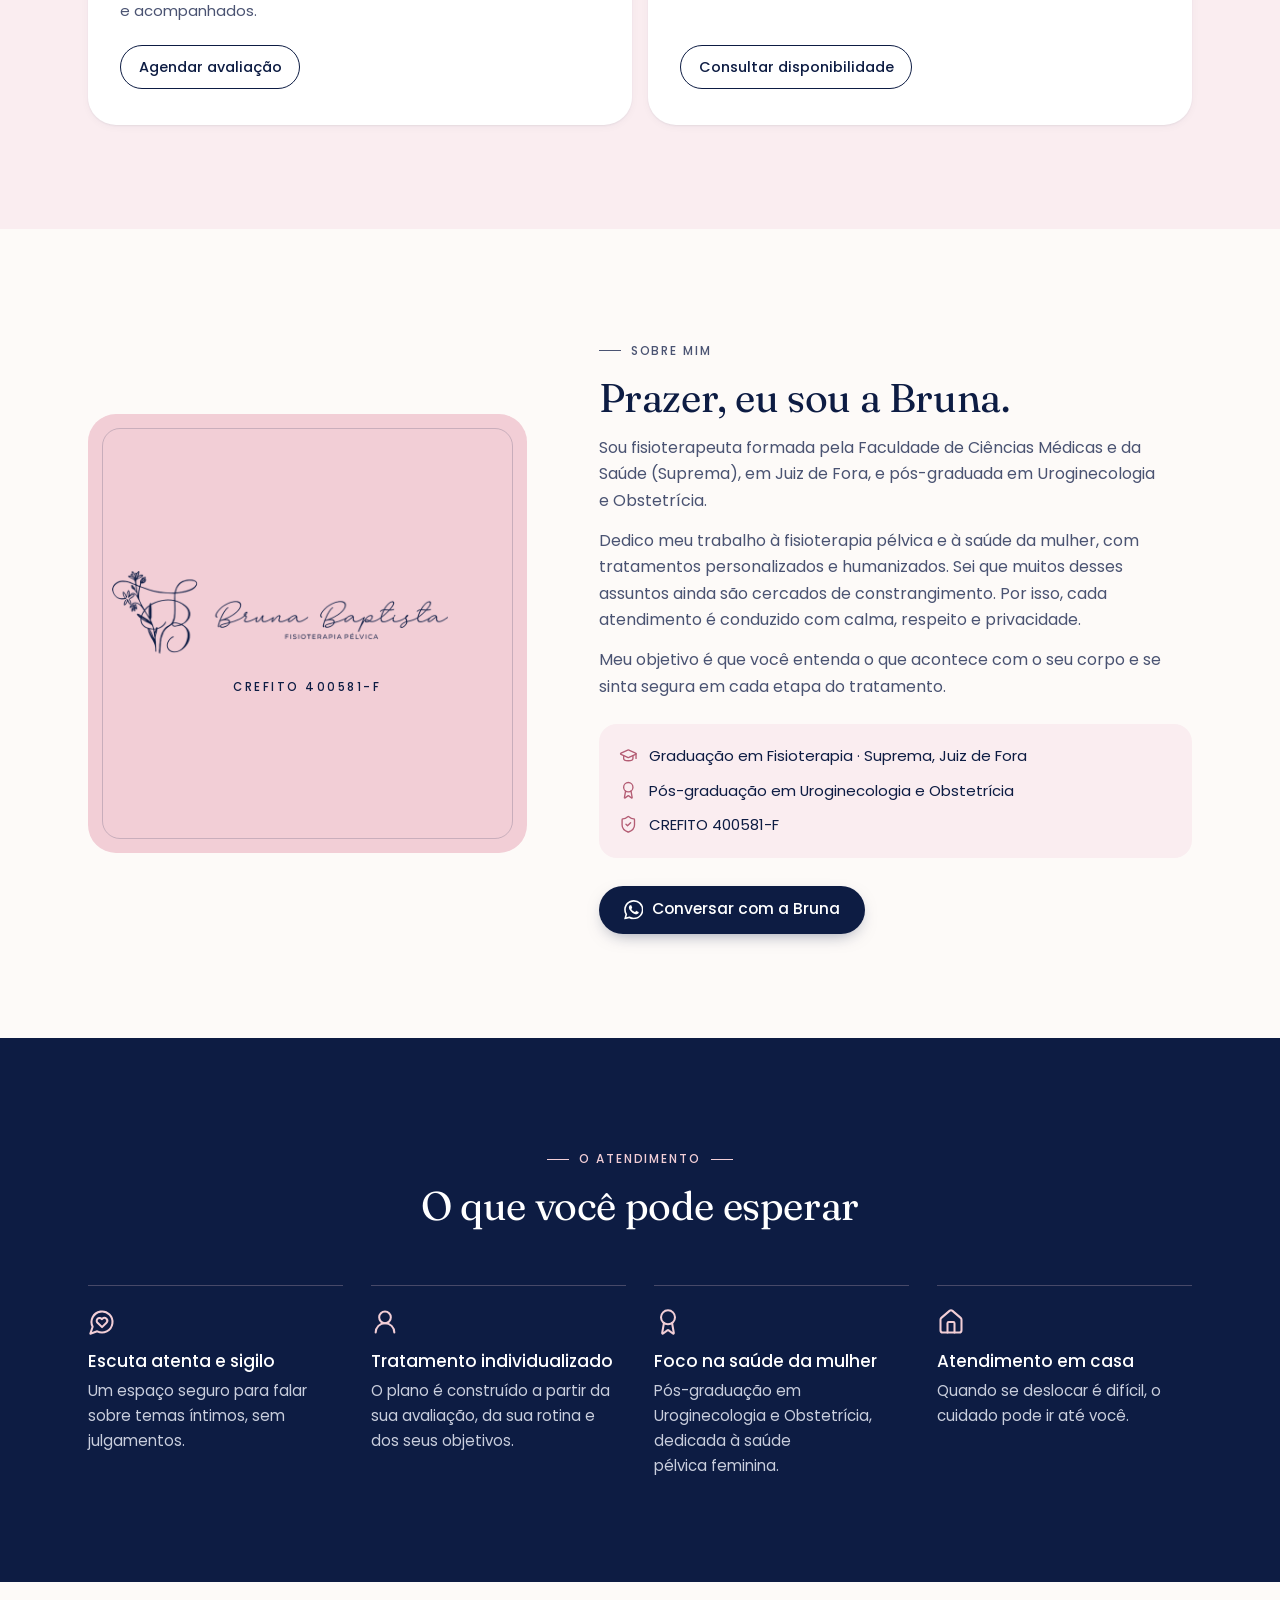
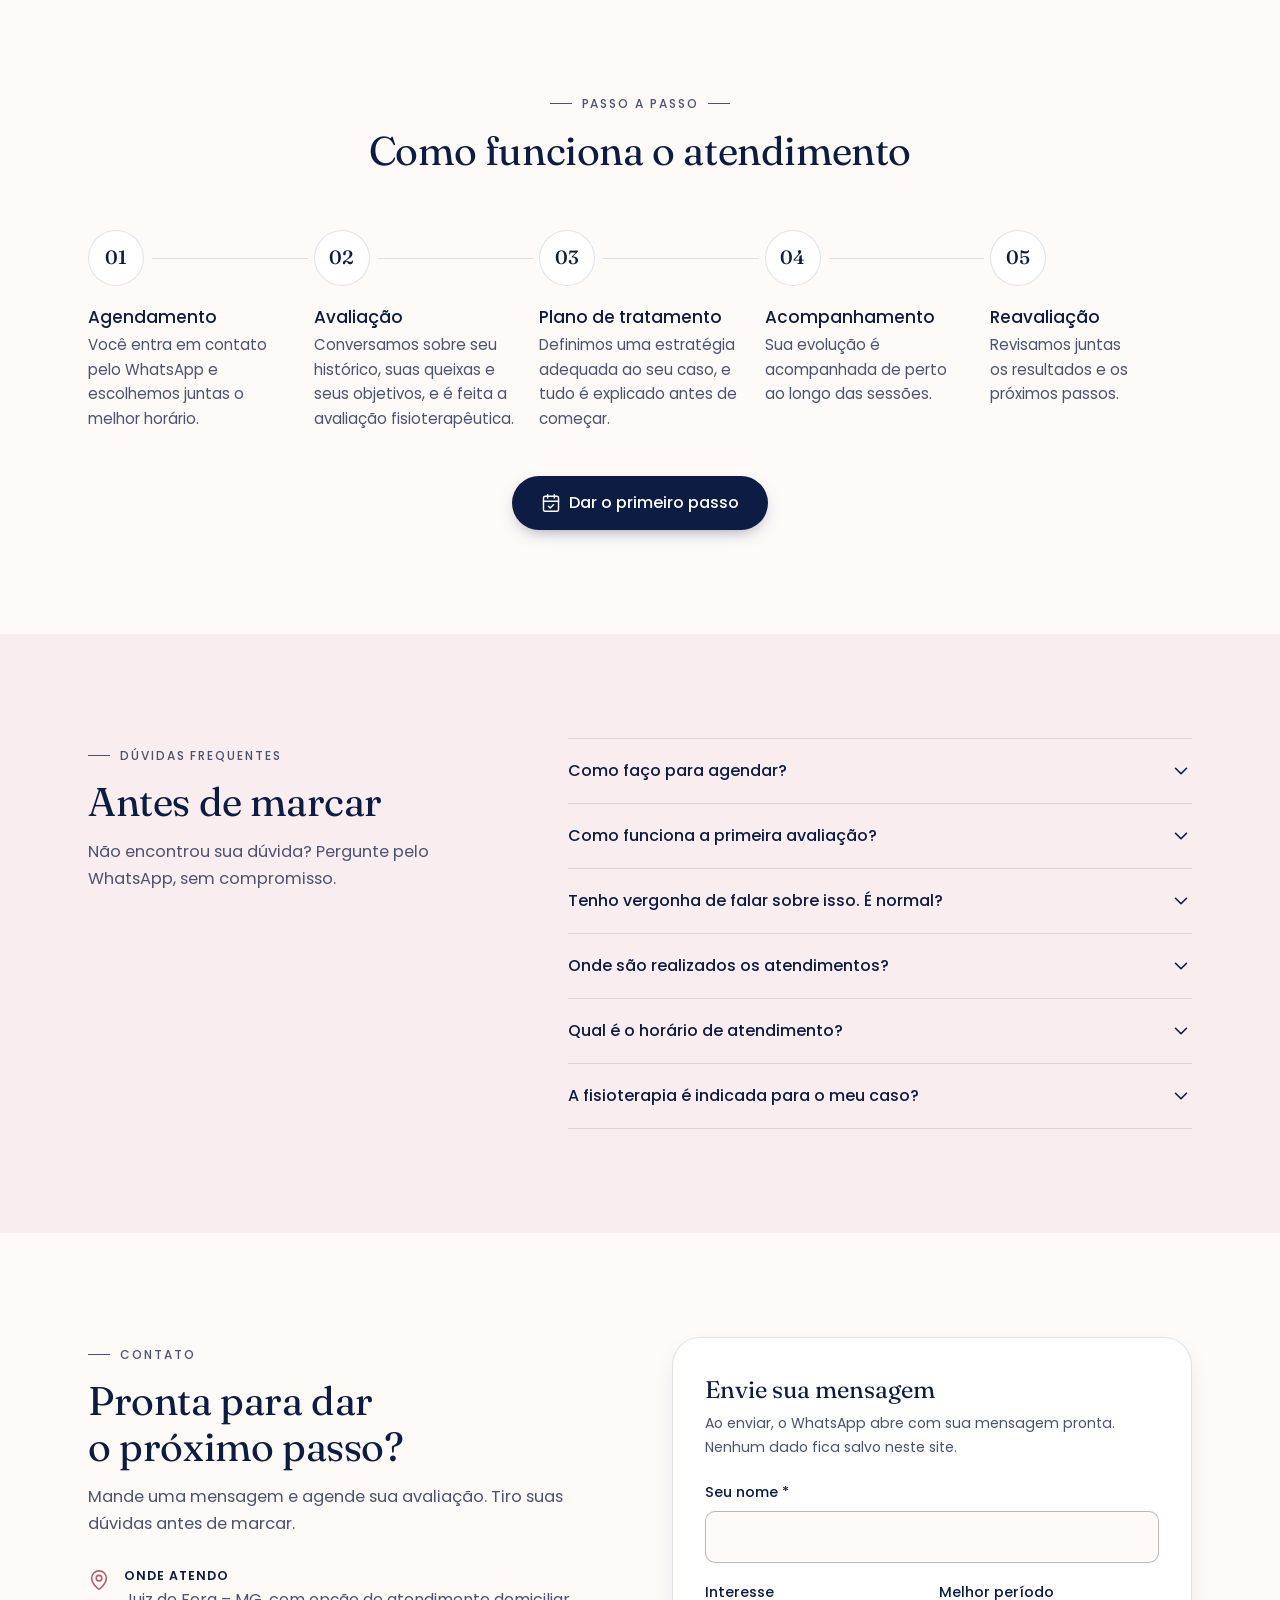
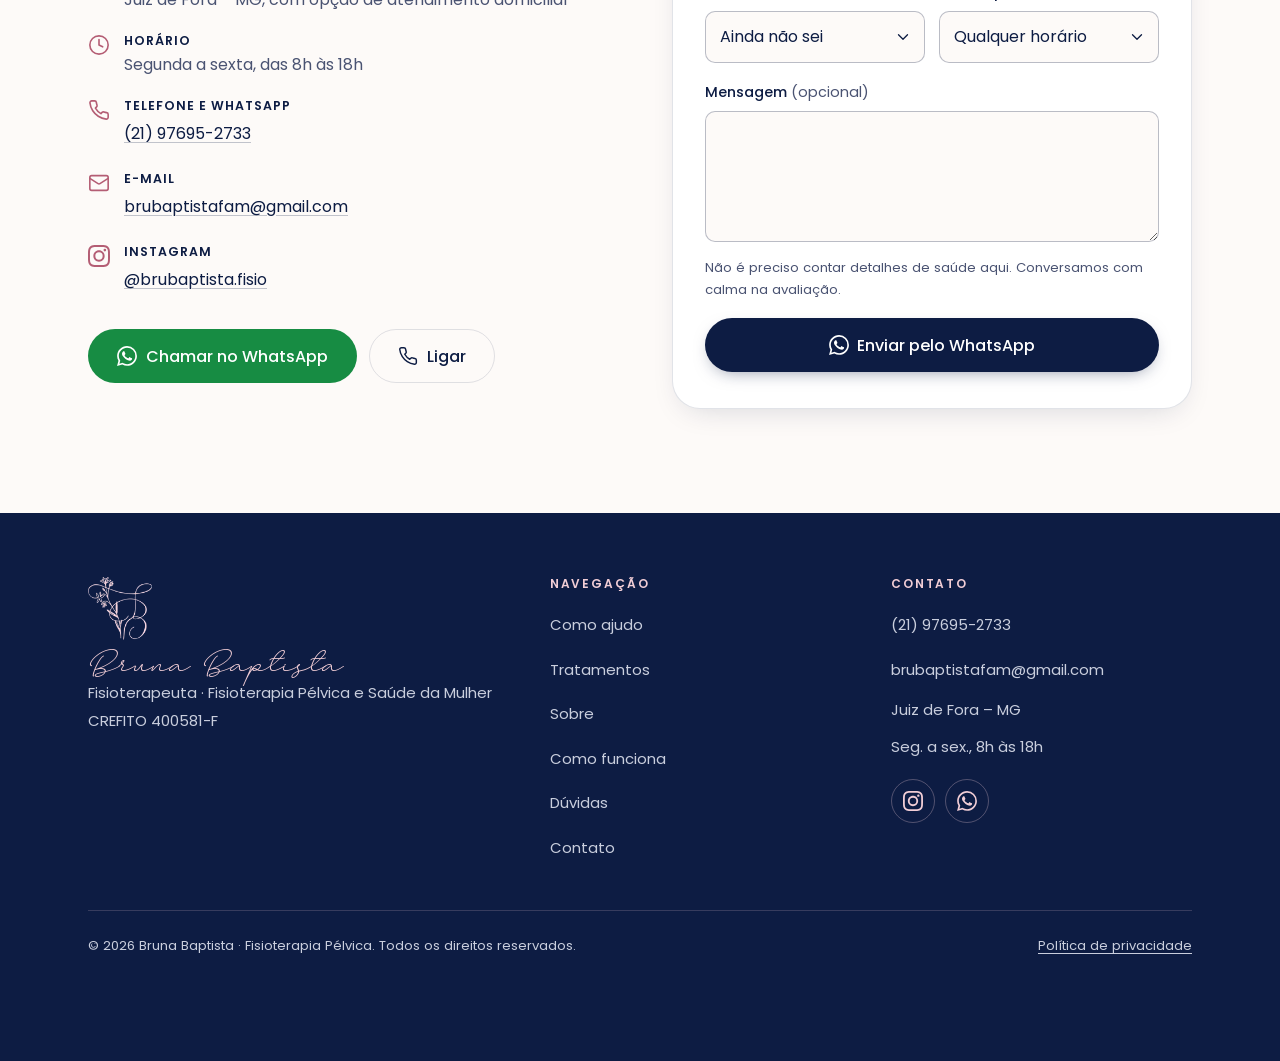
==== commit 0dd528e1: "Reformula o site: novo layout, SEO local e contato via WhatsApp - Novas seções: situações atendidas," ====
--- a/index.html
+++ b/index.html
@@ -2,301 +2,693 @@
 <html lang="pt-BR">
 <head>
     <meta charset="UTF-8">
-    <meta name="viewport" content="width=device-width, initial-scale=1.0">
-    <title>Dra. Bruna Baptista | Fisioterapia Pélvica - Especialista em Saúde da Mulher</title>
-    <meta name="description" content="Clínica especializada em fisioterapia pélvica, saúde da mulher, reabilitação pós-parto e bem-estar. Atendimento presencial e domiciliar em Juiz de Fora. Agende sua consulta com a Dra. Bruna Baptista.">
-    <link rel="stylesheet" href="styles.css">
+    <meta name="viewport" content="width=device-width, initial-scale=1.0, viewport-fit=cover">
+    <title>Bruna Baptista | Fisioterapia Pélvica e Saúde da Mulher em Juiz de Fora – MG</title>
+    <meta name="description" content="Fisioterapia pélvica com atendimento individualizado para incontinência urinária, recuperação pós-parto, prolapso e disfunções sexuais. Atendimento em Juiz de Fora – MG, com opção domiciliar. Agende sua avaliação.">
+    <meta name="author" content="Bruna Baptista">
+    <meta name="theme-color" content="#0D1C43">
+
+    <link rel="canonical" href="https://brunabaptista.com.br/">
+
+    <!-- Open Graph / compartilhamento -->
+    <meta property="og:type" content="website">
+    <meta property="og:url" content="https://brunabaptista.com.br/">
+    <meta property="og:locale" content="pt_BR">
+    <meta property="og:site_name" content="Bruna Baptista – Fisioterapia Pélvica">
+    <meta property="og:title" content="Bruna Baptista | Fisioterapia Pélvica em Juiz de Fora – MG">
+    <meta property="og:description" content="Atendimento individualizado para incontinência urinária, pós-parto, prolapso e disfunções sexuais. Opção de atendimento domiciliar.">
+    <meta property="og:image" content="https://brunabaptista.com.br/img/og-image.jpg">
+    <meta property="og:image:width" content="1200">
+    <meta property="og:image:height" content="630">
+    <meta property="og:image:alt" content="Logo Bruna Baptista Fisioterapia Pélvica ao lado de foto da fisioterapeuta">
+    <meta name="twitter:card" content="summary_large_image">
+
+    <!-- Ícones -->
+    <link rel="icon" href="favicon.ico" sizes="48x48">
+    <link rel="icon" type="image/png" sizes="192x192" href="img/icon-192.png">
+    <link rel="apple-touch-icon" href="img/apple-touch-icon.png">
+    <link rel="manifest" href="site.webmanifest">
+
+    <!-- Fontes -->
     <link rel="preconnect" href="https://fonts.googleapis.com">
     <link rel="preconnect" href="https://fonts.gstatic.com" crossorigin>
-    <link href="https://fonts.googleapis.com/css2?family=Poppins:wght@300;400;500;600;700&display=swap" rel="stylesheet">
-    <link rel="stylesheet" href="https://cdnjs.cloudflare.com/ajax/libs/font-awesome/6.0.0/css/all.min.css">
+    <link href="https://fonts.googleapis.com/css2?family=Fraunces:ital,opsz,wght@0,9..144,400;0,9..144,500;1,9..144,400&family=Poppins:wght@300;400;500;600&display=swap" rel="stylesheet">
+    <link rel="preload" href="fonts/larianti.woff" as="font" type="font/woff" crossorigin>
+
+    <link rel="stylesheet" href="styles.css">
+    <script>document.documentElement.classList.add('js');</script>
+
+    <!-- Dados estruturados (Schema.org) — somente informações confirmadas.
+         PREENCHER quando disponível: "address.streetAddress", "address.postalCode", "geo". -->
+    <script type="application/ld+json">
+    {
+        "@context": "https://schema.org",
+        "@type": "Physiotherapy",
+        "name": "Bruna Baptista – Fisioterapia Pélvica",
+        "url": "https://brunabaptista.com.br/",
+        "description": "Fisioterapia pélvica e saúde da mulher com atendimento individualizado e opção de atendimento domiciliar em Juiz de Fora – MG.",
+        "image": "https://brunabaptista.com.br/img/og-image.jpg",
+        "logo": "https://brunabaptista.com.br/img/icon-512.png",
+        "telephone": "+55-21-97695-2733",
+        "email": "brubaptistafam@gmail.com",
+        "address": {
+            "@type": "PostalAddress",
+            "addressLocality": "Juiz de Fora",
+            "addressRegion": "MG",
+            "addressCountry": "BR"
+        },
+        "areaServed": { "@type": "City", "name": "Juiz de Fora" },
+        "openingHoursSpecification": [{
+            "@type": "OpeningHoursSpecification",
+            "dayOfWeek": ["Monday", "Tuesday", "Wednesday", "Thursday", "Friday"],
+            "opens": "08:00",
+            "closes": "18:00"
+        }],
+        "sameAs": ["https://www.instagram.com/brubaptista.fisio"],
+        "employee": {
+            "@type": "Person",
+            "name": "Bruna Baptista",
+            "jobTitle": "Fisioterapeuta",
+            "identifier": "CREFITO 400581-F",
+            "alumniOf": "Faculdade de Ciências Médicas e da Saúde – Suprema (Juiz de Fora)"
+        },
+        "availableService": [
+            { "@type": "MedicalTherapy", "name": "Fisioterapia Pélvica" },
+            { "@type": "MedicalTherapy", "name": "Saúde da Mulher" },
+            { "@type": "MedicalTherapy", "name": "Pilates Clínico" },
+            { "@type": "MedicalTherapy", "name": "Atendimento Domiciliar" }
+        ]
+    }
+    </script>
 </head>
 <body>
-    <!-- Header -->
-    <header id="header">
-        <div class="container">
-            <div class="logo"><img src="logoPequenaAzul.png" alt="Logo - Fisioterapia Pélvica"></div>
-            <nav id="nav">
-                <ul>
+    <!-- Ícones: Lucide (ISC) e Simple Icons (CC0) -->
+    <svg xmlns="http://www.w3.org/2000/svg" class="sprite" aria-hidden="true" focusable="false">
+        <symbol id="i-accessibility" viewBox="0 0 24 24"><g fill="none" stroke="currentColor" stroke-width="1.75" stroke-linecap="round" stroke-linejoin="round"><circle cx="16" cy="4" r="1"/> <path d="m18 19 1-7-6 1"/> <path d="m5 8 3-3 5.5 3-2.36 3.5"/> <path d="M4.24 14.5a5 5 0 0 0 6.88 6"/> <path d="M13.76 17.5a5 5 0 0 0-6.88-6"/></g></symbol>
+        <symbol id="i-activity" viewBox="0 0 24 24"><g fill="none" stroke="currentColor" stroke-width="1.75" stroke-linecap="round" stroke-linejoin="round"><path d="M22 12h-2.48a2 2 0 0 0-1.93 1.46l-2.35 8.36a.25.25 0 0 1-.48 0L9.24 2.18a.25.25 0 0 0-.48 0l-2.35 8.36A2 2 0 0 1 4.49 12H2"/></g></symbol>
+        <symbol id="i-arrow-down" viewBox="0 0 24 24"><g fill="none" stroke="currentColor" stroke-width="1.75" stroke-linecap="round" stroke-linejoin="round"><path d="M12 5v14"/> <path d="m19 12-7 7-7-7"/></g></symbol>
+        <symbol id="i-arrow-right" viewBox="0 0 24 24"><g fill="none" stroke="currentColor" stroke-width="1.75" stroke-linecap="round" stroke-linejoin="round"><path d="M5 12h14"/> <path d="m12 5 7 7-7 7"/></g></symbol>
+        <symbol id="i-award" viewBox="0 0 24 24"><g fill="none" stroke="currentColor" stroke-width="1.75" stroke-linecap="round" stroke-linejoin="round"><path d="m15.477 12.89 1.515 8.526a.5.5 0 0 1-.81.47l-3.58-2.687a1 1 0 0 0-1.197 0l-3.586 2.686a.5.5 0 0 1-.81-.469l1.514-8.526"/> <circle cx="12" cy="8" r="6"/></g></symbol>
+        <symbol id="i-baby" viewBox="0 0 24 24"><g fill="none" stroke="currentColor" stroke-width="1.75" stroke-linecap="round" stroke-linejoin="round"><path d="M9 12h.01"/> <path d="M15 12h.01"/> <path d="M10 16c.5.3 1.2.5 2 .5s1.5-.2 2-.5"/> <path d="M19 6.3a9 9 0 0 1 1.8 3.9 2 2 0 0 1 0 3.6 9 9 0 0 1-17.6 0 2 2 0 0 1 0-3.6A9 9 0 0 1 12 3c2 0 3.5 1.1 3.5 2.5s-.9 2.5-2 2.5c-.8 0-1.5-.4-1.5-1"/></g></symbol>
+        <symbol id="i-calendar-check" viewBox="0 0 24 24"><g fill="none" stroke="currentColor" stroke-width="1.75" stroke-linecap="round" stroke-linejoin="round"><path d="M8 2v4"/> <path d="M16 2v4"/> <rect width="18" height="18" x="3" y="4" rx="2"/> <path d="M3 10h18"/> <path d="m9 16 2 2 4-4"/></g></symbol>
+        <symbol id="i-check" viewBox="0 0 24 24"><g fill="none" stroke="currentColor" stroke-width="1.75" stroke-linecap="round" stroke-linejoin="round"><path d="M20 6 9 17l-5-5"/></g></symbol>
+        <symbol id="i-chevron-down" viewBox="0 0 24 24"><g fill="none" stroke="currentColor" stroke-width="1.75" stroke-linecap="round" stroke-linejoin="round"><path d="m6 9 6 6 6-6"/></g></symbol>
+        <symbol id="i-clipboard-list" viewBox="0 0 24 24"><g fill="none" stroke="currentColor" stroke-width="1.75" stroke-linecap="round" stroke-linejoin="round"><rect width="8" height="4" x="8" y="2" rx="1" ry="1"/> <path d="M16 4h2a2 2 0 0 1 2 2v14a2 2 0 0 1-2 2H6a2 2 0 0 1-2-2V6a2 2 0 0 1 2-2h2"/> <path d="M12 11h4"/> <path d="M12 16h4"/> <path d="M8 11h.01"/> <path d="M8 16h.01"/></g></symbol>
+        <symbol id="i-clock" viewBox="0 0 24 24"><g fill="none" stroke="currentColor" stroke-width="1.75" stroke-linecap="round" stroke-linejoin="round"><circle cx="12" cy="12" r="10"/> <polyline points="12 6 12 12 16 14"/></g></symbol>
+        <symbol id="i-droplets" viewBox="0 0 24 24"><g fill="none" stroke="currentColor" stroke-width="1.75" stroke-linecap="round" stroke-linejoin="round"><path d="M7 16.3c2.2 0 4-1.83 4-4.05 0-1.16-.57-2.26-1.71-3.19S7.29 6.75 7 5.3c-.29 1.45-1.14 2.84-2.29 3.76S3 11.1 3 12.25c0 2.22 1.8 4.05 4 4.05z"/> <path d="M12.56 6.6A10.97 10.97 0 0 0 14 3.02c.5 2.5 2 4.9 4 6.5s3 3.5 3 5.5a6.98 6.98 0 0 1-11.91 4.97"/></g></symbol>
+        <symbol id="i-flower-2" viewBox="0 0 24 24"><g fill="none" stroke="currentColor" stroke-width="1.75" stroke-linecap="round" stroke-linejoin="round"><path d="M12 5a3 3 0 1 1 3 3m-3-3a3 3 0 1 0-3 3m3-3v1M9 8a3 3 0 1 0 3 3M9 8h1m5 0a3 3 0 1 1-3 3m3-3h-1m-2 3v-1"/> <circle cx="12" cy="8" r="2"/> <path d="M12 10v12"/> <path d="M12 22c4.2 0 7-1.667 7-5-4.2 0-7 1.667-7 5Z"/> <path d="M12 22c-4.2 0-7-1.667-7-5 4.2 0 7 1.667 7 5Z"/></g></symbol>
+        <symbol id="i-graduation-cap" viewBox="0 0 24 24"><g fill="none" stroke="currentColor" stroke-width="1.75" stroke-linecap="round" stroke-linejoin="round"><path d="M21.42 10.922a1 1 0 0 0-.019-1.838L12.83 5.18a2 2 0 0 0-1.66 0L2.6 9.08a1 1 0 0 0 0 1.832l8.57 3.908a2 2 0 0 0 1.66 0z"/> <path d="M22 10v6"/> <path d="M6 12.5V16a6 3 0 0 0 12 0v-3.5"/></g></symbol>
+        <symbol id="i-hand-heart" viewBox="0 0 24 24"><g fill="none" stroke="currentColor" stroke-width="1.75" stroke-linecap="round" stroke-linejoin="round"><path d="M11 14h2a2 2 0 1 0 0-4h-3c-.6 0-1.1.2-1.4.6L3 16"/> <path d="m7 20 1.6-1.4c.3-.4.8-.6 1.4-.6h4c1.1 0 2.1-.4 2.8-1.2l4.6-4.4a2 2 0 0 0-2.75-2.91l-4.2 3.9"/> <path d="m2 15 6 6"/> <path d="M19.5 8.5c.7-.7 1.5-1.6 1.5-2.7A2.73 2.73 0 0 0 16 4a2.78 2.78 0 0 0-5 1.8c0 1.2.8 2 1.5 2.8L16 12Z"/></g></symbol>
+        <symbol id="i-heart-pulse" viewBox="0 0 24 24"><g fill="none" stroke="currentColor" stroke-width="1.75" stroke-linecap="round" stroke-linejoin="round"><path d="M19 14c1.49-1.46 3-3.21 3-5.5A5.5 5.5 0 0 0 16.5 3c-1.76 0-3 .5-4.5 2-1.5-1.5-2.74-2-4.5-2A5.5 5.5 0 0 0 2 8.5c0 2.3 1.5 4.05 3 5.5l7 7Z"/> <path d="M3.22 12H9.5l.5-1 2 4.5 2-7 1.5 3.5h5.27"/></g></symbol>
+        <symbol id="i-heart" viewBox="0 0 24 24"><g fill="none" stroke="currentColor" stroke-width="1.75" stroke-linecap="round" stroke-linejoin="round"><path d="M19 14c1.49-1.46 3-3.21 3-5.5A5.5 5.5 0 0 0 16.5 3c-1.76 0-3 .5-4.5 2-1.5-1.5-2.74-2-4.5-2A5.5 5.5 0 0 0 2 8.5c0 2.3 1.5 4.05 3 5.5l7 7Z"/></g></symbol>
+        <symbol id="i-house" viewBox="0 0 24 24"><g fill="none" stroke="currentColor" stroke-width="1.75" stroke-linecap="round" stroke-linejoin="round"><path d="M15 21v-8a1 1 0 0 0-1-1h-4a1 1 0 0 0-1 1v8"/> <path d="M3 10a2 2 0 0 1 .709-1.528l7-5.999a2 2 0 0 1 2.582 0l7 5.999A2 2 0 0 1 21 10v9a2 2 0 0 1-2 2H5a2 2 0 0 1-2-2z"/></g></symbol>
+        <symbol id="i-mail" viewBox="0 0 24 24"><g fill="none" stroke="currentColor" stroke-width="1.75" stroke-linecap="round" stroke-linejoin="round"><rect width="20" height="16" x="2" y="4" rx="2"/> <path d="m22 7-8.97 5.7a1.94 1.94 0 0 1-2.06 0L2 7"/></g></symbol>
+        <symbol id="i-map-pin" viewBox="0 0 24 24"><g fill="none" stroke="currentColor" stroke-width="1.75" stroke-linecap="round" stroke-linejoin="round"><path d="M20 10c0 4.993-5.539 10.193-7.399 11.799a1 1 0 0 1-1.202 0C9.539 20.193 4 14.993 4 10a8 8 0 0 1 16 0"/> <circle cx="12" cy="10" r="3"/></g></symbol>
+        <symbol id="i-menu" viewBox="0 0 24 24"><g fill="none" stroke="currentColor" stroke-width="1.75" stroke-linecap="round" stroke-linejoin="round"><line x1="4" x2="20" y1="12" y2="12"/> <line x1="4" x2="20" y1="6" y2="6"/> <line x1="4" x2="20" y1="18" y2="18"/></g></symbol>
+        <symbol id="i-message-circle-heart" viewBox="0 0 24 24"><g fill="none" stroke="currentColor" stroke-width="1.75" stroke-linecap="round" stroke-linejoin="round"><path d="M7.9 20A9 9 0 1 0 4 16.1L2 22Z"/> <path d="M15.8 9.2a2.5 2.5 0 0 0-3.5 0l-.3.4-.35-.3a2.42 2.42 0 1 0-3.2 3.6l3.6 3.5 3.6-3.5c1.2-1.2 1.1-2.7.2-3.7"/></g></symbol>
+        <symbol id="i-phone" viewBox="0 0 24 24"><g fill="none" stroke="currentColor" stroke-width="1.75" stroke-linecap="round" stroke-linejoin="round"><path d="M22 16.92v3a2 2 0 0 1-2.18 2 19.79 19.79 0 0 1-8.63-3.07 19.5 19.5 0 0 1-6-6 19.79 19.79 0 0 1-3.07-8.67A2 2 0 0 1 4.11 2h3a2 2 0 0 1 2 1.72 12.84 12.84 0 0 0 .7 2.81 2 2 0 0 1-.45 2.11L8.09 9.91a16 16 0 0 0 6 6l1.27-1.27a2 2 0 0 1 2.11-.45 12.84 12.84 0 0 0 2.81.7A2 2 0 0 1 22 16.92z"/></g></symbol>
+        <symbol id="i-refresh-cw" viewBox="0 0 24 24"><g fill="none" stroke="currentColor" stroke-width="1.75" stroke-linecap="round" stroke-linejoin="round"><path d="M3 12a9 9 0 0 1 9-9 9.75 9.75 0 0 1 6.74 2.74L21 8"/> <path d="M21 3v5h-5"/> <path d="M21 12a9 9 0 0 1-9 9 9.75 9.75 0 0 1-6.74-2.74L3 16"/> <path d="M8 16H3v5"/></g></symbol>
+        <symbol id="i-route" viewBox="0 0 24 24"><g fill="none" stroke="currentColor" stroke-width="1.75" stroke-linecap="round" stroke-linejoin="round"><circle cx="6" cy="19" r="3"/> <path d="M9 19h8.5a3.5 3.5 0 0 0 0-7h-11a3.5 3.5 0 0 1 0-7H15"/> <circle cx="18" cy="5" r="3"/></g></symbol>
+        <symbol id="i-shield-check" viewBox="0 0 24 24"><g fill="none" stroke="currentColor" stroke-width="1.75" stroke-linecap="round" stroke-linejoin="round"><path d="M20 13c0 5-3.5 7.5-7.66 8.95a1 1 0 0 1-.67-.01C7.5 20.5 4 18 4 13V6a1 1 0 0 1 1-1c2 0 4.5-1.2 6.24-2.72a1.17 1.17 0 0 1 1.52 0C14.51 3.81 17 5 19 5a1 1 0 0 1 1 1z"/> <path d="m9 12 2 2 4-4"/></g></symbol>
+        <symbol id="i-instagram" viewBox="0 0 24 24"><g fill="currentColor"><path d="M7.0301.084c-1.2768.0602-2.1487.264-2.911.5634-.7888.3075-1.4575.72-2.1228 1.3877-.6652.6677-1.075 1.3368-1.3802 2.127-.2954.7638-.4956 1.6365-.552 2.914-.0564 1.2775-.0689 1.6882-.0626 4.947.0062 3.2586.0206 3.6671.0825 4.9473.061 1.2765.264 2.1482.5635 2.9107.308.7889.72 1.4573 1.388 2.1228.6679.6655 1.3365 1.0743 2.1285 1.38.7632.295 1.6361.4961 2.9134.552 1.2773.056 1.6884.069 4.9462.0627 3.2578-.0062 3.668-.0207 4.9478-.0814 1.28-.0607 2.147-.2652 2.9098-.5633.7889-.3086 1.4578-.72 2.1228-1.3881.665-.6682 1.0745-1.3378 1.3795-2.1284.2957-.7632.4966-1.636.552-2.9124.056-1.2809.0692-1.6898.063-4.948-.0063-3.2583-.021-3.6668-.0817-4.9465-.0607-1.2797-.264-2.1487-.5633-2.9117-.3084-.7889-.72-1.4568-1.3876-2.1228C21.2982 1.33 20.628.9208 19.8378.6165 19.074.321 18.2017.1197 16.9244.0645 15.6471.0093 15.236-.005 11.977.0014 8.718.0076 8.31.0215 7.0301.0839m.1402 21.6932c-1.17-.0509-1.8053-.2453-2.2287-.408-.5606-.216-.96-.4771-1.3819-.895-.422-.4178-.6811-.8186-.9-1.378-.1644-.4234-.3624-1.058-.4171-2.228-.0595-1.2645-.072-1.6442-.079-4.848-.007-3.2037.0053-3.583.0607-4.848.05-1.169.2456-1.805.408-2.2282.216-.5613.4762-.96.895-1.3816.4188-.4217.8184-.6814 1.3783-.9003.423-.1651 1.0575-.3614 2.227-.4171 1.2655-.06 1.6447-.072 4.848-.079 3.2033-.007 3.5835.005 4.8495.0608 1.169.0508 1.8053.2445 2.228.408.5608.216.96.4754 1.3816.895.4217.4194.6816.8176.9005 1.3787.1653.4217.3617 1.056.4169 2.2263.0602 1.2655.0739 1.645.0796 4.848.0058 3.203-.0055 3.5834-.061 4.848-.051 1.17-.245 1.8055-.408 2.2294-.216.5604-.4763.96-.8954 1.3814-.419.4215-.8181.6811-1.3783.9-.4224.1649-1.0577.3617-2.2262.4174-1.2656.0595-1.6448.072-4.8493.079-3.2045.007-3.5825-.006-4.848-.0608M16.953 5.5864A1.44 1.44 0 1 0 18.39 4.144a1.44 1.44 0 0 0-1.437 1.4424M5.8385 12.012c.0067 3.4032 2.7706 6.1557 6.173 6.1493 3.4026-.0065 6.157-2.7701 6.1506-6.1733-.0065-3.4032-2.771-6.1565-6.174-6.1498-3.403.0067-6.156 2.771-6.1496 6.1738M8 12.0077a4 4 0 1 1 4.008 3.9921A3.9996 3.9996 0 0 1 8 12.0077"/></g></symbol>
+        <symbol id="i-whatsapp" viewBox="0 0 24 24"><g fill="currentColor"><path d="M17.472 14.382c-.297-.149-1.758-.867-2.03-.967-.273-.099-.471-.148-.67.15-.197.297-.767.966-.94 1.164-.173.199-.347.223-.644.075-.297-.15-1.255-.463-2.39-1.475-.883-.788-1.48-1.761-1.653-2.059-.173-.297-.018-.458.13-.606.134-.133.298-.347.446-.52.149-.174.198-.298.298-.497.099-.198.05-.371-.025-.52-.075-.149-.669-1.612-.916-2.207-.242-.579-.487-.5-.669-.51-.173-.008-.371-.01-.57-.01-.198 0-.52.074-.792.372-.272.297-1.04 1.016-1.04 2.479 0 1.462 1.065 2.875 1.213 3.074.149.198 2.096 3.2 5.077 4.487.709.306 1.262.489 1.694.625.712.227 1.36.195 1.871.118.571-.085 1.758-.719 2.006-1.413.248-.694.248-1.289.173-1.413-.074-.124-.272-.198-.57-.347m-5.421 7.403h-.004a9.87 9.87 0 01-5.031-1.378l-.361-.214-3.741.982.998-3.648-.235-.374a9.86 9.86 0 01-1.51-5.26c.001-5.45 4.436-9.884 9.888-9.884 2.64 0 5.122 1.03 6.988 2.898a9.825 9.825 0 012.893 6.994c-.003 5.45-4.437 9.884-9.885 9.884m8.413-18.297A11.815 11.815 0 0012.05 0C5.495 0 .16 5.335.157 11.892c0 2.096.547 4.142 1.588 5.945L.057 24l6.305-1.654a11.882 11.882 0 005.683 1.448h.005c6.554 0 11.89-5.335 11.893-11.893a11.821 11.821 0 00-3.48-8.413Z"/></g></symbol>
+        <symbol id="i-sparkles" viewBox="0 0 24 24"><g fill="none" stroke="currentColor" stroke-width="1.75" stroke-linecap="round" stroke-linejoin="round"><path d="M9.937 15.5A2 2 0 0 0 8.5 14.063l-6.135-1.582a.5.5 0 0 1 0-.962L8.5 9.936A2 2 0 0 0 9.937 8.5l1.582-6.135a.5.5 0 0 1 .963 0L14.063 8.5A2 2 0 0 0 15.5 9.937l6.135 1.581a.5.5 0 0 1 0 .964L15.5 14.063a2 2 0 0 0-1.437 1.437l-1.582 6.135a.5.5 0 0 1-.963 0z"/> <path d="M20 3v4"/> <path d="M22 5h-4"/> <path d="M4 17v2"/> <path d="M5 18H3"/></g></symbol>
+        <symbol id="i-user-round" viewBox="0 0 24 24"><g fill="none" stroke="currentColor" stroke-width="1.75" stroke-linecap="round" stroke-linejoin="round"><circle cx="12" cy="8" r="5"/> <path d="M20 21a8 8 0 0 0-16 0"/></g></symbol>
+        <symbol id="i-x" viewBox="0 0 24 24"><g fill="none" stroke="currentColor" stroke-width="1.75" stroke-linecap="round" stroke-linejoin="round"><path d="M18 6 6 18"/> <path d="m6 6 12 12"/></g></symbol>
+    </svg>
+
+    <a class="skip-link" href="#conteudo">Pular para o conteúdo</a>
+
+    <!-- ========== HEADER ========== -->
+    <header class="site-header" id="header">
+        <div class="container header-inner">
+            <a href="#inicio" class="brand">
+                <picture>
+                    <source type="image/webp" srcset="img/logo-horizontal-azul.webp">
+                    <img src="img/logo-horizontal-azul.png" alt="Bruna Baptista – Fisioterapia Pélvica" class="brand-logo" width="389" height="96">
+                </picture>
+            </a>
+
+            <nav class="site-nav" id="nav" aria-label="Navegação principal">
+                <ul class="nav-list">
+                    <li><a href="#como-ajudo">Como ajudo</a></li>
+                    <li><a href="#tratamentos">Tratamentos</a></li>
                     <li><a href="#sobre">Sobre</a></li>
-                    <li><a href="#servicos">Serviços</a></li>
-                    <li><a href="#beneficios">Benefícios</a></li>
-                    <li><a href="#depoimentos">Depoimentos</a></li>
-                    <li><a href="#blog">Blog</a></li>
+                    <li><a href="#como-funciona">Como funciona</a></li>
+                    <li><a href="#duvidas">Dúvidas</a></li>
                     <li><a href="#contato">Contato</a></li>
                 </ul>
+                <a href="https://wa.me/5521976952733" class="btn btn-primary nav-cta" data-wa target="_blank" rel="noopener">
+                    <svg class="icon" aria-hidden="true"><use href="#i-whatsapp"/></svg>
+                    Agendar avaliação
+                </a>
             </nav>
-            <button id="btn-mobile" aria-label="Abrir Menu">
-                <span id="hamburger"></span>
-            </button>
+
+            <div class="header-actions">
+                <a href="https://wa.me/5521976952733" class="btn btn-primary btn-sm header-cta" data-wa target="_blank" rel="noopener">
+                    Agendar<span class="hide-xs">&nbsp;avaliação</span>
+                </a>
+                <button class="menu-toggle" id="btn-mobile" type="button" aria-controls="nav" aria-expanded="false" aria-label="Abrir menu">
+                    <span class="menu-toggle-bars" aria-hidden="true"></span>
+                </button>
+            </div>
         </div>
     </header>
 
-<!-- Introdução -->
-<section id="introducao" class="section-light">
-    <div class="container">
-        <div class="intro-content">
-            <!-- Texto da Introdução -->
-            <div class="intro-text">
-                <h1>Bruna Baptista</h1>
-                <h2>Fisioterapeuta</h2>
-                <p class="intro-subtitle">
-                Especialista em saúde da mulher, reabilitação pós-parto e bem-estar. Oferecemos atendimento personalizado e humanizado para recuperar sua qualidade de vida.
+    <main id="conteudo">
+
+        <!-- ========== HERO ========== -->
+        <section class="hero" id="inicio" aria-labelledby="hero-title">
+            <div class="container hero-inner">
+                <div class="hero-text">
+                    <p class="eyebrow">Fisioterapia pélvica · <span class="nowrap">Juiz de Fora – MG</span></p>
+                    <h1 id="hero-title">Cuidado especializado para a saúde pélvica da mulher, <em>em cada fase da vida.</em></h1>
+                    <p class="hero-lead">
+                        Atendimento individualizado e acolhedor para incontinência urinária, recuperação pós-parto,
+                        prolapso e disfunções sexuais, com opção de atendimento domiciliar.
+                    </p>
+                    <div class="btn-group">
+                        <a href="https://wa.me/5521976952733" class="btn btn-primary btn-lg" data-wa target="_blank" rel="noopener">
+                            <svg class="icon" aria-hidden="true"><use href="#i-whatsapp"/></svg>
+                            Agendar avaliação
+                        </a>
+                        <a href="#como-ajudo" class="btn btn-ghost btn-lg">
+                            Ver como posso ajudar
+                            <svg class="icon" aria-hidden="true"><use href="#i-arrow-down"/></svg>
+                        </a>
+                    </div>
+                    <p class="hero-note">
+                        <svg class="icon" aria-hidden="true"><use href="#i-clock"/></svg>
+                        Segunda a sexta, das 8h às 18h
+                    </p>
+                </div>
+
+                <figure class="hero-media">
+                    <div class="hero-photo">
+                        <picture>
+                            <source type="image/webp" srcset="img/bruna-baptista-480.webp 480w, img/bruna-baptista-800.webp 800w" sizes="(min-width: 480px) 400px, calc(100vw - 40px)">
+                            <img src="img/bruna-baptista-800.jpg" srcset="img/bruna-baptista-480.jpg 480w, img/bruna-baptista-800.jpg 800w" sizes="(min-width: 480px) 400px, calc(100vw - 40px)"
+                                 alt="Bruna Baptista, fisioterapeuta, sorrindo e usando jaleco branco" width="800" height="801" fetchpriority="high">
+                        </picture>
+                    </div>
+                    <figcaption class="hero-badge">
+                        <span class="hero-badge-name">Bruna Baptista</span>
+                        <span class="hero-badge-meta">Fisioterapeuta · CREFITO 400581-F</span>
+                    </figcaption>
+                </figure>
+            </div>
+        </section>
+
+        <!-- ========== INDICADORES DE CONFIANÇA ========== -->
+        <section class="trust" aria-label="Formação e credenciais">
+            <div class="container">
+                <ul class="trust-list">
+                    <li class="trust-item">
+                        <svg class="icon" aria-hidden="true"><use href="#i-graduation-cap"/></svg>
+                        <span><strong>Formada pela Suprema</strong> Faculdade de Ciências Médicas e da Saúde, Juiz de Fora</span>
+                    </li>
+                    <li class="trust-item">
+                        <svg class="icon" aria-hidden="true"><use href="#i-award"/></svg>
+                        <span><strong>Pós-graduada</strong> em Uroginecologia e Obstetrícia</span>
+                    </li>
+                    <li class="trust-item">
+                        <svg class="icon" aria-hidden="true"><use href="#i-shield-check"/></svg>
+                        <span><strong>Registro profissional</strong> CREFITO 400581-F</span>
+                    </li>
+                    <li class="trust-item">
+                        <svg class="icon" aria-hidden="true"><use href="#i-house"/></svg>
+                        <span><strong>Atendimento individualizado</strong> inclusive no conforto da sua casa</span>
+                    </li>
+                    <!-- PREENCHER (opcional): anos de experiência, cursos e especializações adicionais -->
+                </ul>
+            </div>
+        </section>
+
+        <!-- ========== PROBLEMAS / NECESSIDADES ========== -->
+        <section class="section" id="como-ajudo" aria-labelledby="como-ajudo-title">
+            <div class="container">
+                <header class="section-head">
+                    <p class="eyebrow">Como posso ajudar</p>
+                    <h2 id="como-ajudo-title" class="section-title">Você se identifica com alguma dessas situações?</h2>
+                    <p class="section-lead">
+                        Muitas mulheres convivem com esses sintomas por anos, achando que fazem parte da vida.
+                        Eles merecem atenção, e conversar sobre isso é o primeiro passo.
+                    </p>
+                </header>
+
+                <ul class="condition-grid">
+                    <li class="condition reveal">
+                        <span class="condition-icon"><svg class="icon" aria-hidden="true"><use href="#i-droplets"/></svg></span>
+                        <h3>Perda de urina</h3>
+                        <p>Escapes ao tossir, espirrar, rir, pegar peso ou fazer exercício, ou vontade urgente de ir ao banheiro.</p>
+                        <a href="#fisioterapia-pelvica" class="link-arrow">Fisioterapia pélvica <svg class="icon" aria-hidden="true"><use href="#i-arrow-right"/></svg></a>
+                    </li>
+                    <li class="condition reveal">
+                        <span class="condition-icon"><svg class="icon" aria-hidden="true"><use href="#i-baby"/></svg></span>
+                        <h3>Recuperação pós-parto</h3>
+                        <p>Retomar a confiança no próprio corpo depois da gestação, cuidando do assoalho pélvico e da postura.</p>
+                        <a href="#saude-da-mulher" class="link-arrow">Saúde da mulher <svg class="icon" aria-hidden="true"><use href="#i-arrow-right"/></svg></a>
+                    </li>
+                    <li class="condition reveal">
+                        <span class="condition-icon"><svg class="icon" aria-hidden="true"><use href="#i-heart"/></svg></span>
+                        <h3>Dor na relação sexual</h3>
+                        <p>Dor, desconforto ou outras dificuldades na vida íntima, tratadas com respeito e sigilo.</p>
+                        <a href="#fisioterapia-pelvica" class="link-arrow">Fisioterapia pélvica <svg class="icon" aria-hidden="true"><use href="#i-arrow-right"/></svg></a>
+                    </li>
+                    <li class="condition reveal">
+                        <span class="condition-icon"><svg class="icon" aria-hidden="true"><use href="#i-activity"/></svg></span>
+                        <h3>Sensação de peso na região íntima</h3>
+                        <p>Pressão, peso ou sensação de “bola” na vagina, que pode estar relacionada ao prolapso.</p>
+                        <a href="#fisioterapia-pelvica" class="link-arrow">Fisioterapia pélvica <svg class="icon" aria-hidden="true"><use href="#i-arrow-right"/></svg></a>
+                    </li>
+                    <li class="condition reveal">
+                        <span class="condition-icon"><svg class="icon" aria-hidden="true"><use href="#i-flower-2"/></svg></span>
+                        <h3>Assoalho pélvico e postura</h3>
+                        <p>Vontade de fortalecer a musculatura pélvica e melhorar a postura e a flexibilidade.</p>
+                        <a href="#pilates-clinico" class="link-arrow">Pilates clínico <svg class="icon" aria-hidden="true"><use href="#i-arrow-right"/></svg></a>
+                    </li>
+                    <li class="condition reveal">
+                        <span class="condition-icon"><svg class="icon" aria-hidden="true"><use href="#i-accessibility"/></svg></span>
+                        <h3>Dificuldade para se deslocar</h3>
+                        <p>No pós-parto ou com mobilidade reduzida, o atendimento pode acontecer na sua casa.</p>
+                        <a href="#atendimento-domiciliar" class="link-arrow">Atendimento domiciliar <svg class="icon" aria-hidden="true"><use href="#i-arrow-right"/></svg></a>
+                    </li>
+                </ul>
+
+                <p class="disclaimer">
+                    As informações deste site são educativas e não substituem uma avaliação individual.
+                    Só a avaliação permite indicar o tratamento adequado para o seu caso.
                 </p>
-                <!-- Botões de Ação -->
-                <div class="intro-buttons">
-                    <a href="https://wa.me/+5521976952733 " class="btn-primary btn-large" target="_blank">
-                        <i class="fab fa-whatsapp"></i> Agende sua Consulta
+            </div>
+        </section>
+
+        <!-- ========== TRATAMENTOS ========== -->
+        <section class="section section-tint" id="tratamentos" aria-labelledby="tratamentos-title">
+            <div class="container">
+                <header class="section-head">
+                    <p class="eyebrow">Tratamentos</p>
+                    <h2 id="tratamentos-title" class="section-title">Cuidados oferecidos</h2>
+                    <p class="section-lead">Explicados de forma simples, para você saber o que esperar antes mesmo da primeira conversa.</p>
+                </header>
+
+                <div class="service-grid">
+                    <article class="service reveal" id="fisioterapia-pelvica">
+                        <span class="service-icon"><svg class="icon" aria-hidden="true"><use href="#i-heart-pulse"/></svg></span>
+                        <h3>Fisioterapia Pélvica</h3>
+                        <p class="service-desc">Tratamento do assoalho pélvico, o conjunto de músculos que sustenta a bexiga, o útero e o intestino.</p>
+                        <dl class="service-facts">
+                            <div><dt>Para quem</dt><dd>Mulheres com incontinência urinária, prolapso ou disfunções sexuais.</dd></div>
+                            <div><dt>Objetivo</dt><dd>Melhorar o controle e a função do assoalho pélvico, trazendo mais conforto ao dia a dia.</dd></div>
+                        </dl>
+                        <a href="https://wa.me/5521976952733" class="btn btn-outline btn-sm" data-wa="Tenho interesse em Fisioterapia Pélvica." target="_blank" rel="noopener">Agendar avaliação</a>
+                    </article>
+
+                    <article class="service reveal" id="saude-da-mulher">
+                        <span class="service-icon"><svg class="icon" aria-hidden="true"><use href="#i-hand-heart"/></svg></span>
+                        <h3>Saúde da Mulher</h3>
+                        <p class="service-desc">Acompanhamento fisioterapêutico nas diferentes fases da vida feminina.</p>
+                        <dl class="service-facts">
+                            <div><dt>Para quem</dt><dd>Mulheres que desejam cuidar da saúde pélvica e do bem-estar, inclusive no pós-parto.</dd></div>
+                            <div><dt>Objetivo</dt><dd>Promover bem-estar e qualidade de vida, respeitando o momento de cada mulher.</dd></div>
+                        </dl>
+                        <a href="https://wa.me/5521976952733" class="btn btn-outline btn-sm" data-wa="Tenho interesse em Saúde da Mulher." target="_blank" rel="noopener">Agendar avaliação</a>
+                    </article>
+
+                    <article class="service reveal" id="pilates-clinico">
+                        <span class="service-icon"><svg class="icon" aria-hidden="true"><use href="#i-flower-2"/></svg></span>
+                        <h3>Pilates Clínico</h3>
+                        <p class="service-desc">Exercícios orientados pela fisioterapeuta e adaptados às suas necessidades.</p>
+                        <dl class="service-facts">
+                            <div><dt>Para quem</dt><dd>Quem busca fortalecer o assoalho pélvico e melhorar a postura e a flexibilidade.</dd></div>
+                            <div><dt>Objetivo</dt><dd>Fortalecimento muscular e postural, com movimentos seguros e acompanhados.</dd></div>
+                        </dl>
+                        <a href="https://wa.me/5521976952733" class="btn btn-outline btn-sm" data-wa="Tenho interesse em Pilates Clínico." target="_blank" rel="noopener">Agendar avaliação</a>
+                    </article>
+
+                    <article class="service reveal" id="atendimento-domiciliar">
+                        <span class="service-icon"><svg class="icon" aria-hidden="true"><use href="#i-house"/></svg></span>
+                        <h3>Atendimento Domiciliar</h3>
+                        <p class="service-desc">Consultas e tratamentos realizados no conforto da sua casa.</p>
+                        <dl class="service-facts">
+                            <div><dt>Para quem</dt><dd>Especialmente indicado no pós-parto ou para quem tem mobilidade reduzida.</dd></div>
+                            <div><dt>Objetivo</dt><dd>Tornar o tratamento possível sem que você precise se deslocar.</dd></div>
+                        </dl>
+                        <a href="https://wa.me/5521976952733" class="btn btn-outline btn-sm" data-wa="Tenho interesse em Atendimento Domiciliar." target="_blank" rel="noopener">Consultar disponibilidade</a>
+                    </article>
+                </div>
+            </div>
+        </section>
+
+        <!-- ========== SOBRE ========== -->
+        <section class="section" id="sobre" aria-labelledby="sobre-title">
+            <div class="container about">
+                <div class="about-card reveal">
+                    <picture>
+                        <source type="image/webp" srcset="img/logo-horizontal-azul-720.webp">
+                        <img src="img/logo-horizontal-azul-720.png" alt="Logo Bruna Baptista – Fisioterapia Pélvica" width="720" height="178" loading="lazy">
+                    </picture>
+                    <span class="about-card-meta">CREFITO 400581-F</span>
+                </div>
+                <!-- PREENCHER (recomendado): uma segunda foto real, por exemplo no ambiente de atendimento,
+                     pode substituir o cartão acima. Use <picture> como no hero. -->
+
+                <div class="about-text">
+                    <p class="eyebrow">Sobre mim</p>
+                    <h2 id="sobre-title" class="section-title">Prazer, eu sou a Bruna.</h2>
+                    <p>
+                        Sou fisioterapeuta formada pela Faculdade de Ciências Médicas e da Saúde (Suprema), em Juiz de Fora,
+                        e pós-graduada em Uroginecologia e Obstetrícia.
+                    </p>
+                    <p>
+                        Dedico meu trabalho à fisioterapia pélvica e à saúde da mulher, com tratamentos personalizados e humanizados.
+                        Sei que muitos desses assuntos ainda são cercados de constrangimento. Por isso, cada atendimento é conduzido
+                        com calma, respeito e privacidade.
+                    </p>
+                    <p>
+                        Meu objetivo é que você entenda o que acontece com o seu corpo e se sinta segura em cada etapa do tratamento.
+                    </p>
+                    <!-- PREENCHER (opcional): tempo de experiência e cursos complementares -->
+
+                    <ul class="credentials">
+                        <li><svg class="icon" aria-hidden="true"><use href="#i-graduation-cap"/></svg> Graduação em Fisioterapia · Suprema, Juiz de Fora</li>
+                        <li><svg class="icon" aria-hidden="true"><use href="#i-award"/></svg> Pós-graduação em Uroginecologia e Obstetrícia</li>
+                        <li><svg class="icon" aria-hidden="true"><use href="#i-shield-check"/></svg> CREFITO 400581-F</li>
+                    </ul>
+
+                    <a href="https://wa.me/5521976952733" class="btn btn-primary" data-wa target="_blank" rel="noopener">
+                        <svg class="icon" aria-hidden="true"><use href="#i-whatsapp"/></svg>
+                        Conversar com a Bruna
                     </a>
-                    <a href="#servicos" class="btn-secondary btn-large">
-                        <i class="fas fa-arrow-down"></i> Conheça Nossos Serviços
+                </div>
+            </div>
+        </section>
+
+        <!-- ========== DIFERENCIAIS ========== -->
+        <section class="section section-dark" aria-labelledby="diferenciais-title">
+            <div class="container">
+                <header class="section-head">
+                    <p class="eyebrow">O atendimento</p>
+                    <h2 id="diferenciais-title" class="section-title">O que você pode esperar</h2>
+                </header>
+                <ul class="feature-grid">
+                    <li class="feature reveal">
+                        <svg class="icon" aria-hidden="true"><use href="#i-message-circle-heart"/></svg>
+                        <h3>Escuta atenta e sigilo</h3>
+                        <p>Um espaço seguro para falar sobre temas íntimos, sem julgamentos.</p>
+                    </li>
+                    <li class="feature reveal">
+                        <svg class="icon" aria-hidden="true"><use href="#i-user-round"/></svg>
+                        <h3>Tratamento individualizado</h3>
+                        <p>O plano é construído a partir da sua avaliação, da sua rotina e dos seus objetivos.</p>
+                    </li>
+                    <li class="feature reveal">
+                        <svg class="icon" aria-hidden="true"><use href="#i-award"/></svg>
+                        <h3>Foco na saúde da mulher</h3>
+                        <p>Pós-graduação em Uroginecologia e Obstetrícia, dedicada à saúde pélvica feminina.</p>
+                    </li>
+                    <li class="feature reveal">
+                        <svg class="icon" aria-hidden="true"><use href="#i-house"/></svg>
+                        <h3>Atendimento em casa</h3>
+                        <p>Quando se deslocar é difícil, o cuidado pode ir até você.</p>
+                    </li>
+                </ul>
+            </div>
+        </section>
+
+        <!-- ========== COMO FUNCIONA ========== -->
+        <section class="section" id="como-funciona" aria-labelledby="como-funciona-title">
+            <div class="container">
+                <header class="section-head">
+                    <p class="eyebrow">Passo a passo</p>
+                    <h2 id="como-funciona-title" class="section-title">Como funciona o atendimento</h2>
+                </header>
+                <ol class="steps">
+                    <li class="step reveal">
+                        <span class="step-num" aria-hidden="true">01</span>
+                        <h3>Agendamento</h3>
+                        <p>Você entra em contato pelo WhatsApp e escolhemos juntas o melhor horário.</p>
+                    </li>
+                    <li class="step reveal">
+                        <span class="step-num" aria-hidden="true">02</span>
+                        <h3>Avaliação</h3>
+                        <p>Conversamos sobre seu histórico, suas queixas e seus objetivos, e é feita a avaliação fisioterapêutica.</p>
+                    </li>
+                    <li class="step reveal">
+                        <span class="step-num" aria-hidden="true">03</span>
+                        <h3>Plano de tratamento</h3>
+                        <p>Definimos uma estratégia adequada ao seu caso, e tudo é explicado antes de começar.</p>
+                    </li>
+                    <li class="step reveal">
+                        <span class="step-num" aria-hidden="true">04</span>
+                        <h3>Acompanhamento</h3>
+                        <p>Sua evolução é acompanhada de perto ao longo das sessões.</p>
+                    </li>
+                    <li class="step reveal">
+                        <span class="step-num" aria-hidden="true">05</span>
+                        <h3>Reavaliação</h3>
+                        <p>Revisamos juntas os resultados e os próximos passos.</p>
+                    </li>
+                </ol>
+                <div class="section-cta">
+                    <a href="https://wa.me/5521976952733" class="btn btn-primary btn-lg" data-wa target="_blank" rel="noopener">
+                        <svg class="icon" aria-hidden="true"><use href="#i-calendar-check"/></svg>
+                        Dar o primeiro passo
                     </a>
                 </div>
             </div>
-            <!-- Imagem Destacada -->
-            <div class="intro-img">
-                <img src="logoGrandeAzul.png" alt="Fisioterapia Pélvica" class="intro-image">
-            </div>
-        </div>
-    </div>
-</section>
-
-   <section id="sobre" class="section-light">
-    <div class="container">
-        <h2 class="section-title">Sobre a Profissional</h2>
-        <div class="sobre-content">
-            <div class="sobre-img">
-                <img src="FotoAtualizadaBrunaBaptista.jpeg" alt="Foto de Bruna Baptista">
-            </div>
-            <div class="sobre-texto">
-                <h3>Dra. Bruna Baptista</h3>
-                <p class="crefito">CREFITO: 400581-F</p>
-                <p>Sou a Bruna,  fisioterapeuta formada pela Faculdade de Ciências Médicas e da Saúde - Suprema de Juiz de Fora - MG. <br>
-                     Pós-graduada em Uroginecologia e Obstetrícia, atuo no cuidado à saúde da mulher, com foco na promoção de qualidade de vida, autonomia e bem-estar em todas as fases da vida feminina.
-Minha prática clínica é baseada em uma abordagem humanizada, individualizada e fundamentada em evidências científicas, respeitando a história, as necessidades e os objetivos de cada paciente. Acredito que o tratamento vai além do físico, envolvendo escuta ativa, acolhimento e educação em saúde.
-Além da fisioterapia pélvica, também atuo com Pilates, integrando o método ao tratamento e à prevenção de disfunções, visando melhora da consciência corporal, funcionalidade, força e controle do movimento. Meu compromisso é oferecer um atendimento ético, seguro e acolhedor, para que cada mulher se sinta confiante, informada e protagonista do próprio corpo.</p>
-                <div class="qualificacoes">
-                    <div class="qualificacao-item">
-                        <i class="fas fa-graduation-cap"></i>
-                        <p><strong>Formação:</strong> Faculdade de Ciências Médicas e da Saúde - Suprema Juiz de Fora</p>
+        </section>
+
+        <!-- ========== DEPOIMENTOS ==========
+             Seção oculta até existirem depoimentos REAIS e autorizados.
+             Para ativar: remova o atributo "hidden", substitua os blocos de exemplo
+             e adicione <li><a href="#depoimentos">Depoimentos</a></li> no menu. -->
+        <section class="section section-tint" id="depoimentos" aria-labelledby="depoimentos-title" hidden>
+            <div class="container">
+                <header class="section-head">
+                    <p class="eyebrow">Depoimentos</p>
+                    <h2 id="depoimentos-title" class="section-title">Quem já foi atendida</h2>
+                </header>
+                <div class="testimonial-grid">
+                    <figure class="testimonial">
+                        <blockquote><p>PREENCHER: texto do depoimento real</p></blockquote>
+                        <figcaption>PREENCHER: primeiro nome (com autorização)</figcaption>
+                    </figure>
+                </div>
+            </div>
+        </section>
+
+        <!-- ========== FAQ ========== -->
+        <section class="section section-tint" id="duvidas" aria-labelledby="duvidas-title">
+            <div class="container faq-layout">
+                <header class="section-head section-head-left">
+                    <p class="eyebrow">Dúvidas frequentes</p>
+                    <h2 id="duvidas-title" class="section-title">Antes de marcar</h2>
+                    <p class="section-lead">Não encontrou sua dúvida? Pergunte pelo WhatsApp, sem compromisso.</p>
+                </header>
+
+                <div class="faq">
+                    <details class="faq-item">
+                        <summary>Como faço para agendar?<svg class="icon" aria-hidden="true"><use href="#i-chevron-down"/></svg></summary>
+                        <div class="faq-body">
+                            <p>Pelo WhatsApp <a href="https://wa.me/5521976952733" data-wa target="_blank" rel="noopener">(21) 97695-2733</a> ou pelo formulário de contato desta página. Juntas, escolhemos o melhor dia e horário.</p>
+                        </div>
+                    </details>
+                    <details class="faq-item">
+                        <summary>Como funciona a primeira avaliação?<svg class="icon" aria-hidden="true"><use href="#i-chevron-down"/></svg></summary>
+                        <div class="faq-body">
+                            <p>Começamos com uma conversa sobre seu histórico, suas queixas e o que você espera do tratamento. Em seguida é feita a avaliação fisioterapêutica e explico o plano proposto. Você pode tirar dúvidas a qualquer momento.</p>
+                            <!-- PREENCHER (opcional): duração da avaliação e o que levar (exames, laudos, roupa confortável etc.) -->
+                        </div>
+                    </details>
+                    <details class="faq-item">
+                        <summary>Tenho vergonha de falar sobre isso. É normal?<svg class="icon" aria-hidden="true"><use href="#i-chevron-down"/></svg></summary>
+                        <div class="faq-body">
+                            <p>Sim, e é muito comum. Queixas como perda de urina ou dor na relação sexual são mais frequentes do que se imagina. O atendimento é feito com respeito, sigilo e no seu tempo.</p>
+                        </div>
+                    </details>
+                    <details class="faq-item">
+                        <summary>Onde são realizados os atendimentos?<svg class="icon" aria-hidden="true"><use href="#i-chevron-down"/></svg></summary>
+                        <div class="faq-body">
+                            <p>Os atendimentos são em Juiz de Fora – MG, com opção de atendimento domiciliar. Consulte pelo WhatsApp a disponibilidade para o seu bairro.</p>
+                            <!-- PREENCHER: se houver consultório, incluir endereço aqui -->
+                        </div>
+                    </details>
+                    <details class="faq-item">
+                        <summary>Qual é o horário de atendimento?<svg class="icon" aria-hidden="true"><use href="#i-chevron-down"/></svg></summary>
+                        <div class="faq-body">
+                            <p>De segunda a sexta-feira, das 8h às 18h.</p>
+                        </div>
+                    </details>
+                    <details class="faq-item">
+                        <summary>A fisioterapia é indicada para o meu caso?<svg class="icon" aria-hidden="true"><use href="#i-chevron-down"/></svg></summary>
+                        <div class="faq-body">
+                            <p>Só uma avaliação individual pode responder com segurança. Se você se identificou com alguma das situações descritas neste site, entre em contato para conversarmos.</p>
+                        </div>
+                    </details>
+
+                    <!-- PREENCHER: perguntas que dependem de informações da profissional.
+                         Copie um bloco <details class="faq-item"> acima e preencha a resposta.
+                         - Preciso de encaminhamento médico?
+                         - Quanto tempo dura cada sessão?
+                         - Quais formas de pagamento são aceitas? / Atende convênio ou emite recibo para reembolso?
+                         - Qual o valor da avaliação?
+                    -->
+                </div>
+            </div>
+        </section>
+
+        <!-- ========== LOCALIZAÇÃO + CONTATO ========== -->
+        <section class="section" id="contato" aria-labelledby="contato-title">
+            <div class="container contact">
+                <div class="contact-info">
+                    <p class="eyebrow">Contato</p>
+                    <h2 id="contato-title" class="section-title">Pronta para dar o próximo passo?</h2>
+                    <p class="section-lead">Mande uma mensagem e agende sua avaliação. Tiro suas dúvidas antes de marcar.</p>
+
+                    <ul class="info-list">
+                        <li>
+                            <svg class="icon" aria-hidden="true"><use href="#i-map-pin"/></svg>
+                            <div><strong>Onde atendo</strong><span>Juiz de Fora – MG, com opção de atendimento domiciliar</span></div>
+                            <!-- PREENCHER: endereço completo, bairro, ponto de referência, estacionamento e acessibilidade (se houver consultório) -->
+                        </li>
+                        <li>
+                            <svg class="icon" aria-hidden="true"><use href="#i-clock"/></svg>
+                            <div><strong>Horário</strong><span>Segunda a sexta, das 8h às 18h</span></div>
+                        </li>
+                        <li>
+                            <svg class="icon" aria-hidden="true"><use href="#i-phone"/></svg>
+                            <div><strong>Telefone e WhatsApp</strong><a href="tel:+5521976952733">(21) 97695-2733</a></div>
+                        </li>
+                        <li>
+                            <svg class="icon" aria-hidden="true"><use href="#i-mail"/></svg>
+                            <div><strong>E-mail</strong><a href="mailto:brubaptistafam@gmail.com">brubaptistafam@gmail.com</a></div>
+                        </li>
+                        <li>
+                            <svg class="icon" aria-hidden="true"><use href="#i-instagram"/></svg>
+                            <div><strong>Instagram</strong><a href="https://www.instagram.com/brubaptista.fisio" target="_blank" rel="noopener">@brubaptista.fisio</a></div>
+                        </li>
+                    </ul>
+
+                    <div class="btn-group">
+                        <a href="https://wa.me/5521976952733" class="btn btn-whatsapp btn-lg" data-wa target="_blank" rel="noopener">
+                            <svg class="icon" aria-hidden="true"><use href="#i-whatsapp"/></svg>
+                            Chamar no WhatsApp
+                        </a>
+                        <a href="tel:+5521976952733" class="btn btn-ghost btn-lg">
+                            <svg class="icon" aria-hidden="true"><use href="#i-phone"/></svg>
+                            Ligar
+                        </a>
                     </div>
-                    <div class="qualificacao-item">
-                        <i class="fas fa-award"></i>
-                        <p><strong>Especialização:</strong> Pós-graduada em Uroginecologia e Obstetrícia</p>
-                    </div>
-                </div>
-            </div>
-        </div>
-    </div>
-</section>
-<section id="servicos" class="section-light">
-    <div class="container">
-        <h2 class="section-title">Nossos Serviços</h2>
-        <div class="servicos-grid">
-            <!-- Fisioterapia Pélvica -->
-            <div class="servico-card">
-                <div class="servico-icon">
-                    <i class="fas fa-heart-pulse"></i> <!-- Ícone atualizado -->
-                </div>
-                <h3>Fisioterapia Pélvica</h3>
-                <p>Tratamento especializado para incontinência urinária, disfunções sexuais e prolapso, com foco na recuperação completa da saúde íntima e bem-estar.</p>
-            </div>
-
-            <!-- Atendimento Domiciliar -->
-            <div class="servico-card">
-                <div class="servico-icon">
-                    <i class="fas fa-house-medical"></i> <!-- Ícone atualizado -->
-                </div>
-                <h3>Atendimento Domiciliar</h3>
-                <p>Consultas e tratamentos realizados no conforto do seu lar, especialmente indicado para pacientes em pós-parto ou com mobilidade reduzida. Comodidade e qualidade.</p>
-            </div>
-
-            <!-- Saúde da Mulher -->
-            <div class="servico-card">
-                <div class="servico-icon">
-                    <i class="fas fa-heart"></i>
-                </div>
-                <h3>Saúde da Mulher</h3>
-                <p>Acompanhamento integral para todas as fases da vida feminina, promovendo bem-estar e qualidade de vida.</p>
-            </div>
-
-            <!-- Pilates Clínico -->
-            <div class="servico-card">
-                <div class="servico-icon">
-                    <i class="fas fa-spa"></i>
-                </div>
-                <h3>Pilates Clínico</h3>
-                <p>Exercícios específicos para fortalecimento do assoalho pélvico e melhora da postura e flexibilidade.</p>
-            </div>
-        </div>
-    </div>
-</section>
-   <section id="beneficios" class="section-light">
-    <div class="container">
-        <h2 class="section-title">Benefícios do Tratamento</h2>
-        <div class="beneficios-content">
-            <div class="beneficios-lista">
-                <!-- Benefício 1: Fisioterapia Pélvica -->
-                <div class="beneficio-item">
-                    <i class="fas fa-check-circle"></i>
-                    <div>
-                        <h4>Melhora da Saúde Íntima</h4>
-                        <p>Tratamento especializado para disfunções como incontinência urinária e prolapso.</p>
-                    </div>
-                </div>
-
-                <!-- Benefício 2: Atendimento Domiciliar -->
-                <div class="beneficio-item">
-                    <i class="fas fa-check-circle"></i>
-                    <div>
-                        <h4>Conforto e Praticidade</h4>
-                        <p>Consultas e tratamentos realizados no conforto do seu lar, especialmente indicado para pacientes em pós-parto.</p>
-                    </div>
-                </div>
-
-                <!-- Benefício 3: Saúde da Mulher -->
-                <div class="beneficio-item">
-                    <i class="fas fa-check-circle"></i>
-                    <div>
-                        <h4>Acompanhamento Integral</h4>
-                        <p>Suporte personalizado para todas as fases da vida feminina, promovendo bem-estar e qualidade de vida.</p>
-                    </div>
-                </div>
-
-                <!-- Benefício 4: Pilates Clínico -->
-                <div class="beneficio-item">
-                    <i class="fas fa-check-circle"></i>
-                    <div>
-                        <h4>Fortalecimento Muscular e Postural</h4>
-                        <p>Exercícios específicos para fortalecer o assoalho pélvico e melhorar a postura e flexibilidade.</p>
-                    </div>
-                </div>
-            </div>
-            <div class="beneficios-img">
-                <img src="logoGrandeAzul.png" alt="Benefícios da Fisioterapia">
-            </div>
-        </div>
-    </div>
-</section>
-
-<!-- Seção de Depoimentos -->
-
-
-<!-- Seção de Blog (Placeholder) -->
-<section id="blog" class="section-light">
-    <div class="container">
-        <h2 class="section-title">Conteúdo e Dicas de Saúde</h2>
-        <div class="blog-grid">
-            <!-- Artigo 1 -->
-            <div class="blog-card">
-                <div class="blog-icon"><i class="fas fa-book-medical"></i></div>
-                <h3>5 Mitos sobre Incontinência Urinária</h3>
-                <p>Desvendamos os principais mitos e verdades sobre a incontinência e como a fisioterapia pode ajudar.</p>
-                <a href="artigo1.html" class="btn-secondary btn-small">Ler Artigo</a>
-            </div>
-            <!-- Artigo 2 -->
-            <div class="blog-card">
-                <div class="blog-icon"><i class="fas fa-baby"></i></div>
-                <h3>Recuperação Pós-Parto: O Papel da Fisioterapia</h3>
-                <p>Saiba como a fisioterapia pélvica é crucial para a recuperação e bem-estar no período pós-parto.</p>
-                <a href="artigo2.html" class="btn-secondary btn-small">Ler Artigo</a>
-            </div>
-            <!-- Artigo 3 -->
-            <div class="blog-card">
-                <div class="blog-icon"><i class="fas fa-dumbbell"></i></div>
-                <h3>Pilates Clínico e o Assoalho Pélvico</h3>
-                <p>Entenda a conexão entre o Pilates e o fortalecimento do assoalho pélvico para uma vida mais saudável.</p>
-                <a href="artigo3.html" class="btn-secondary btn-small">Ler Artigo</a>
-            </div>
-        </div>
-    </div>
-</section>
-
-    <!-- Contato -->
-    <section id="contato">
+
+                    <!-- PREENCHER: quando houver endereço fixo, incluir o mapa (carregamento sob demanda):
+                    <div class="map">
+                        <iframe src="https://www.google.com/maps?q=ENDERECO+COMPLETO&output=embed" title="Mapa com a localização do consultório" loading="lazy" referrerpolicy="no-referrer-when-downgrade"></iframe>
+                    </div> -->
+                </div>
+
+                <div class="contact-form-wrap">
+                    <form class="contact-form" id="form-contato" novalidate>
+                        <h3>Envie sua mensagem</h3>
+                        <p class="form-help">Ao enviar, o WhatsApp abre com sua mensagem pronta. Nenhum dado fica salvo neste site.</p>
+
+                        <div class="field">
+                            <label for="nome">Seu nome <span aria-hidden="true">*</span></label>
+                            <input type="text" id="nome" name="nome" autocomplete="given-name" required aria-describedby="nome-erro">
+                            <p class="field-error" id="nome-erro" hidden>Informe seu nome para continuar.</p>
+                        </div>
+
+                        <div class="field-row">
+                            <div class="field">
+                                <label for="interesse">Interesse</label>
+                                <select id="interesse" name="interesse">
+                                    <option value="">Ainda não sei</option>
+                                    <option>Fisioterapia Pélvica</option>
+                                    <option>Saúde da Mulher</option>
+                                    <option>Pilates Clínico</option>
+                                    <option>Atendimento Domiciliar</option>
+                                </select>
+                            </div>
+                            <div class="field">
+                                <label for="periodo">Melhor período</label>
+                                <select id="periodo" name="periodo">
+                                    <option value="">Qualquer horário</option>
+                                    <option>Manhã</option>
+                                    <option>Tarde</option>
+                                </select>
+                            </div>
+                        </div>
+
+                        <div class="field">
+                            <label for="mensagem">Mensagem <span class="optional">(opcional)</span></label>
+                            <textarea id="mensagem" name="mensagem" rows="4" aria-describedby="mensagem-dica"></textarea>
+                            <p class="field-hint" id="mensagem-dica">Não é preciso contar detalhes de saúde aqui. Conversamos com calma na avaliação.</p>
+                        </div>
+
+                        <button type="submit" class="btn btn-primary btn-lg btn-block">
+                            <svg class="icon" aria-hidden="true"><use href="#i-whatsapp"/></svg>
+                            Enviar pelo WhatsApp
+                        </button>
+                        <p class="form-status" id="form-status" role="status" aria-live="polite"></p>
+                    </form>
+                </div>
+            </div>
+        </section>
+    </main>
+
+    <!-- ========== FOOTER ========== -->
+    <footer class="site-footer">
         <div class="container">
-            <h2 class="section-title">Entre em Contato</h2>
-            <div class="contato-content">
-                <div class="contato-info">
-                    <h3>Informações</h3>
-                    <div class="info-item">
-                        <i class="fas fa-map-marker-alt"></i>
-                        <p>Atendimentos em Juiz de Fora-MG</p>
-                    </div>
-                    <div class="info-item">
-                        <i class="fas fa-phone-alt"></i>
-                        <p>Telefone: (21) 97695-2733</p>
-                    </div>
-                    <div class="info-item">
-                        <i class="fas fa-envelope"></i>
-                        <p>Email: brubaptistafam@gmail.com</p>
-                    </div>
-                    <div class="info-item">
-                        <i class="fas fa-clock"></i>
-                        <p>Horário: Seg-Sex: 8h-18h</p>
-                    </div>
-                    <a href="https://wa.me/+5521976952733" class="btn-whatsapp" target="_blank"><i class="fab fa-whatsapp"></i> Fale pelo WhatsApp</a>
-                </div>
-                <div class="contato-form">
-                    <form id="form-contato">
-                        <div class="form-group">
-                            <input type="text" id="nome" placeholder="Seu nome" required>
-                        </div>
-                        <div class="form-group">
-                            <input type="email" id="email" placeholder="Seu e-mail" required>
-                        </div>
-                        <div class="form-group">
-                            <input type="tel" id="telefone" placeholder="Seu telefone">
-                        </div>
-                        <div class="form-group">
-                            <textarea id="mensagem" placeholder="Sua mensagem" required></textarea>
-                        </div>
-                        <button type="submit" class="btn-primary">Enviar Mensagem</button>
-                    </form>
-                </div>
-            </div>
-        </div>
-    </section>
-
-    <!-- Footer -->
-    <footer>
-        <div class="container">
-            <div class="footer-content">
-                <div class="footer-col">
-                    <img src="logoPequenaAzulFundoRemovido.png" alt="Imagem de um útero" class="footer-logo">
-                    <p>Cuidando da sua saúde íntima com tratamentos especializados e personalizados.</p>
-                </div>
-                <div class="footer-col">
-                    <h4>Links Rápidos</h4>
+            <div class="footer-grid">
+                <div class="footer-brand">
+                    <img src="img/logo-marca-rosa-112.png" alt="" width="115" height="112" loading="lazy">
+                    <p class="footer-name">Bruna Baptista</p>
+                    <p>Fisioterapeuta · Fisioterapia Pélvica e Saúde da Mulher</p>
+                    <p>CREFITO 400581-F</p>
+                </div>
+
+                <nav class="footer-col" aria-label="Links do rodapé">
+                    <h2 class="footer-title">Navegação</h2>
                     <ul>
+                        <li><a href="#como-ajudo">Como ajudo</a></li>
+                        <li><a href="#tratamentos">Tratamentos</a></li>
                         <li><a href="#sobre">Sobre</a></li>
-                        <li><a href="#servicos">Serviços</a></li>
-                        <li><a href="#beneficios">Benefícios</a></li>
-                    <li><a href="#depoimentos">Depoimentos</a></li>
-                    <li><a href="#blog">Blog</a></li>
+                        <li><a href="#como-funciona">Como funciona</a></li>
+                        <li><a href="#duvidas">Dúvidas</a></li>
                         <li><a href="#contato">Contato</a></li>
                     </ul>
-                </div>
+                </nav>
+
                 <div class="footer-col">
-                    <h4>Contato</h4>
-                    <p><i class="fas fa-phone-alt"></i> (21) 97695-2733</p>
-                    <div class="social-icons">
-                        <a href="https://www.instagram.com/brubaptista.fisio" aria-label="Instagram"><i class="fab fa-instagram"></i></a>
-                        <a href="https://wa.me/+5521976952733" aria-label="WhatsApp"><i class="fab fa-whatsapp"></i></a>
+                    <h2 class="footer-title">Contato</h2>
+                    <ul>
+                        <li><a href="tel:+5521976952733">(21) 97695-2733</a></li>
+                        <li><a href="mailto:brubaptistafam@gmail.com">brubaptistafam@gmail.com</a></li>
+                        <li>Juiz de Fora – MG</li>
+                        <li>Seg. a sex., 8h às 18h</li>
+                    </ul>
+                    <div class="social">
+                        <a href="https://www.instagram.com/brubaptista.fisio" target="_blank" rel="noopener" aria-label="Instagram de Bruna Baptista (abre em nova aba)">
+                            <svg class="icon" aria-hidden="true"><use href="#i-instagram"/></svg>
+                        </a>
+                        <a href="https://wa.me/5521976952733" data-wa target="_blank" rel="noopener" aria-label="WhatsApp de Bruna Baptista (abre em nova aba)">
+                            <svg class="icon" aria-hidden="true"><use href="#i-whatsapp"/></svg>
+                        </a>
                     </div>
                 </div>
             </div>
+
             <div class="footer-bottom">
-                <p>&copy; <span id="current-year"></span> Dra. Bruna Baptista - Fisioterapia Pélvica. Todos os direitos reservados.</p>
-                <p>CREFITO: 400581-F</p>
+                <p>&copy; <span id="current-year">2026</span> Bruna Baptista · Fisioterapia Pélvica. Todos os direitos reservados.</p>
+                <p><a href="privacidade.html">Política de privacidade</a></p>
             </div>
         </div>
     </footer>
-    <script src="script.js"></script>
-
-    <!-- Botão Flutuante do WhatsApp -->
-<a href="https://wa.me/+5521976952733" target="_blank" class="whatsapp-float">
-    <i class="fab fa-whatsapp"></i> <!-- Ícone do WhatsApp (Font Awesome) -->
-</a>
+
+    <!-- Botão flutuante do WhatsApp -->
+    <a href="https://wa.me/5521976952733" class="wa-float" id="wa-float" data-wa target="_blank" rel="noopener" aria-label="Agendar avaliação pelo WhatsApp (abre em nova aba)">
+        <svg class="icon" aria-hidden="true"><use href="#i-whatsapp"/></svg>
+    </a>
+
+    <script src="script.js" defer></script>
 </body>
-</html>+</html>
--- a/styles.css
+++ b/styles.css
@@ -1,1167 +1,1290 @@
+/* =========================================================
+   Bruna Baptista — Fisioterapia Pélvica
+   Mobile first. Componentes organizados por bloco.
+   ========================================================= */
+
 @font-face {
     font-family: 'Larianti';
-    src: url('fonts/larianti.otf') format('opentype');
+    src: url('fonts/larianti.woff') format('woff'),
+         url('fonts/larianti.otf') format('opentype');
+    font-display: swap;
 }
 
 :root {
-    --primary-color: #0D1C43;
-    --primary-light: #2c3e73;
-    --primary-dark: #091233;
-    --secondary-color: #F2CED6;
-    --accent-color: #25d366;
-    --accent-dark: #128c7e;
-    --text-color: #0D1C43;
-    --light-text: #6c757d;
+    /* Identidade (cores do logo) */
+    --navy: #0D1C43;
+    --navy-2: #1E2D5C;
+    --pink: #F2CED6;
+    --pink-soft: #FAEDF0;
+    --rose: #B45D74;          /* acento: somente ícones/decoração */
+    --cream: #FDFAF8;
     --white: #ffffff;
-    --light-bg: #F2CED6;
-    --dark-bg: #0D1C43;
-    --gray-light: #e9ecef;
-    --shadow: 0 5px 15px rgba(0, 0, 0, 0.1);
-    --shadow-hover: 0 8px 25px rgba(0, 0, 0, 0.15);
-    --transition: all 0.3s ease;
-    --border-radius: 10px;
-}
-
-/* Reset e Estilos Gerais */
-* {
-    margin: 0;
-    padding: 0;
-    box-sizing: border-box;
-}
+
+    /* Texto */
+    --ink: #0D1C43;
+    --muted: #4A5372;         /* contraste AA sobre --cream e --pink-soft */
+    --on-dark: #F7F1F3;
+    --on-dark-muted: #C9CEDD;
+
+    /* WhatsApp */
+    --wa: #1FAF55;
+    --wa-dark: #178C43;
+
+    /* Tipografia */
+    --font-body: 'Poppins', system-ui, -apple-system, 'Segoe UI', sans-serif;
+    --font-display: 'Fraunces', Georgia, 'Times New Roman', serif;
+    --font-script: 'Larianti', 'Fraunces', cursive;
+
+    /* Superfícies */
+    --line: rgba(13, 28, 67, 0.12);
+    --radius-sm: 10px;
+    --radius: 18px;
+    --radius-lg: 28px;
+    --shadow-sm: 0 1px 2px rgba(13, 28, 67, 0.06), 0 2px 8px rgba(13, 28, 67, 0.04);
+    --shadow: 0 10px 30px -12px rgba(13, 28, 67, 0.18);
+    --ease: cubic-bezier(0.22, 0.61, 0.36, 1);
+
+    --header-h: 68px;
+    --gutter: 20px;
+}
+
+/* ---------- Base ---------- */
+*,
+*::before,
+*::after { box-sizing: border-box; }
+
+* { margin: 0; }
 
 html {
     scroll-behavior: smooth;
-    scroll-padding-top: 70px;
+    scroll-padding-top: calc(var(--header-h) + 12px);
+    -webkit-text-size-adjust: 100%;
 }
 
 body {
-    font-family: 'Poppins', sans-serif;
-    color: var(--text-color);
-    background-color: var(--light-bg);
-    line-height: 1.6;
+    font-family: var(--font-body);
+    font-size: 1rem;
+    font-weight: 400;
+    line-height: 1.65;
+    color: var(--ink);
+    background-color: var(--cream);
     overflow-x: hidden;
-    padding-top: 70px;
-}
-
-h1, h2, h3, h4 {
-    color: var(--primary-color);
-    line-height: 1.2;
-    font-weight: 600;
-}
-
-p {
-    margin-bottom: 1rem;
-}
-
-a {
+    -webkit-font-smoothing: antialiased;
+}
+
+img, picture, svg { display: block; max-width: 100%; }
+img { height: auto; }
+
+a { color: inherit; }
+
+ul, ol { list-style: none; padding: 0; }
+
+h1, h2, h3 {
+    font-family: var(--font-display);
+    font-weight: 400;
+    font-optical-sizing: auto;
+    line-height: 1.15;
+    color: var(--navy);
+    letter-spacing: -0.01em;
+    text-wrap: balance;
+}
+
+h3 {
+    font-family: var(--font-body);
+    font-weight: 500;
+    font-size: 1.0625rem;
+    line-height: 1.35;
+    letter-spacing: 0;
+}
+
+p { text-wrap: pretty; }
+
+button, input, select, textarea { font: inherit; color: inherit; }
+
+.sprite { position: absolute; width: 0; height: 0; overflow: hidden; }
+
+.icon {
+    width: 1.25em;
+    height: 1.25em;
+    flex-shrink: 0;
+}
+
+:focus-visible {
+    outline: 3px solid var(--navy);
+    outline-offset: 3px;
+    border-radius: 6px;
+}
+
+.section-dark :focus-visible,
+.site-footer :focus-visible { outline-color: var(--pink); }
+
+.skip-link {
+    position: absolute;
+    left: 12px;
+    top: -60px;
+    z-index: 2000;
+    padding: 10px 16px;
+    background: var(--navy);
+    color: var(--white);
+    border-radius: var(--radius-sm);
     text-decoration: none;
-    color: inherit;
-}
-
-ul {
-    list-style: none;
-}
-
-img {
-    max-width: 100%;
-    height: auto;
-}
+    transition: top 0.2s var(--ease);
+}
+.skip-link:focus { top: 12px; }
 
 .container {
     width: 100%;
-    max-width: 1200px;
-    margin: 0 auto;
-    padding: 0 20px;
-}
-
-.section-light {
-    background-color: var(--secondary-color);
-    padding: 80px 0;
-}
-
-.section-dark {
-    background-color: var(--primary-color);
+    max-width: 1160px;
+    margin-inline: auto;
+    padding-inline: var(--gutter);
+}
+
+/* ---------- Botões ---------- */
+.btn {
+    display: inline-flex;
+    align-items: center;
+    justify-content: center;
+    gap: 0.55em;
+    min-height: 48px;
+    padding: 0.75rem 1.5rem;
+    border: 1.5px solid transparent;
+    border-radius: 999px;
+    font-family: var(--font-body);
+    font-size: 0.975rem;
+    font-weight: 500;
+    line-height: 1.2;
+    text-align: center;
+    text-decoration: none;
+    cursor: pointer;
+    transition: background-color 0.25s var(--ease), color 0.25s var(--ease),
+                border-color 0.25s var(--ease), transform 0.25s var(--ease), box-shadow 0.25s var(--ease);
+}
+
+.btn:hover { transform: translateY(-2px); }
+.btn:active { transform: translateY(0); }
+
+.btn-primary {
+    background: var(--navy);
     color: var(--white);
-    padding: 80px 0;
-}
-
-.section-dark h2,
-.section-dark h3,
-.section-dark h4 {
+    box-shadow: 0 6px 18px -8px rgba(13, 28, 67, 0.55);
+}
+.btn-primary:hover { background: var(--navy-2); }
+
+.btn-ghost {
+    background: transparent;
+    color: var(--navy);
+    border-color: var(--line);
+}
+.btn-ghost:hover { border-color: var(--navy); background: rgba(255, 255, 255, 0.6); }
+
+.btn-outline {
+    background: transparent;
+    color: var(--navy);
+    border-color: var(--navy);
+}
+.btn-outline:hover { background: var(--navy); color: var(--white); }
+
+.btn-whatsapp {
+    background: var(--wa-dark);
     color: var(--white);
 }
+.btn-whatsapp:hover { background: #127536; }
+
+.btn-sm { min-height: 44px; padding: 0.55rem 1.1rem; font-size: 0.9rem; }
+.btn-lg { min-height: 54px; padding: 0.9rem 1.75rem; font-size: 1rem; }
+.btn-block { width: 100%; }
+
+.btn-group {
+    display: flex;
+    flex-direction: column;
+    gap: 12px;
+}
+
+.link-arrow {
+    display: inline-flex;
+    align-items: center;
+    gap: 0.4em;
+    min-height: 44px;
+    font-size: 0.9rem;
+    font-weight: 500;
+    color: var(--navy);
+    text-decoration: underline;
+    text-decoration-color: rgba(13, 28, 67, 0.25);
+    text-underline-offset: 4px;
+    transition: gap 0.25s var(--ease), text-decoration-color 0.25s var(--ease);
+}
+.link-arrow .icon { width: 1em; height: 1em; }
+.link-arrow:hover { gap: 0.7em; text-decoration-color: currentColor; }
+
+/* ---------- Tipografia de seção ---------- */
+.eyebrow {
+    display: inline-flex;
+    align-items: center;
+    gap: 10px;
+    margin-bottom: 14px;
+    font-size: 0.75rem;
+    font-weight: 500;
+    letter-spacing: 0.16em;
+    text-transform: uppercase;
+    color: var(--muted);
+}
+.eyebrow::before {
+    content: '';
+    width: 22px;
+    height: 1px;
+    background: currentColor;
+}
+
+.section {
+    padding-block: 72px;
+}
+
+.section-tint { background: var(--pink-soft); }
+
+.section-head {
+    max-width: 680px;
+    margin: 0 auto 40px;
+    text-align: center;
+}
+.section-head .eyebrow::after {
+    content: '';
+    width: 22px;
+    height: 1px;
+    background: currentColor;
+}
+.section-head-left { margin-inline: 0; text-align: left; }
+.section-head-left .eyebrow::after { display: none; }
 
 .section-title {
-    text-align: center;
-    margin-bottom: 50px;
-    position: relative;
-}
-
-.section-title h2 {
-    font-size: 2.5rem;
-    display: inline-block;
-    padding-bottom: 15px;
-    font-weight: 700;
-}
-
-.section-title h2::after {
+    font-size: clamp(1.75rem, 5.6vw, 2.5rem);
+    margin-bottom: 14px;
+}
+
+.section-lead {
+    color: var(--muted);
+    font-size: 1.02rem;
+}
+
+.section-cta {
+    display: flex;
+    justify-content: center;
+    margin-top: 44px;
+}
+
+/* ---------- Header ---------- */
+.site-header {
+    position: sticky;
+    top: 0;
+    z-index: 1000;
+    background: rgba(253, 250, 248, 0.88);
+    -webkit-backdrop-filter: saturate(160%) blur(12px);
+    backdrop-filter: saturate(160%) blur(12px);
+    border-bottom: 1px solid transparent;
+    transition: border-color 0.3s var(--ease), box-shadow 0.3s var(--ease);
+}
+
+.site-header.is-scrolled {
+    border-bottom-color: var(--line);
+    box-shadow: 0 4px 20px -12px rgba(13, 28, 67, 0.25);
+}
+
+.header-inner {
+    display: flex;
+    align-items: center;
+    justify-content: space-between;
+    gap: 12px;
+    height: var(--header-h);
+}
+
+.brand {
+    display: flex;
+    align-items: center;
+    min-height: 48px;
+    gap: 10px;
+    min-width: 0;
+    text-decoration: none;
+}
+
+.brand-logo { width: auto; height: 40px; }
+
+.header-actions {
+    display: flex;
+    align-items: center;
+    gap: 6px;
+}
+
+.hide-xs { display: none; }
+
+.menu-toggle {
+    display: grid;
+    place-items: center;
+    width: 44px;
+    height: 44px;
+    padding: 0;
+    border: 0;
+    border-radius: 50%;
+    background: transparent;
+    cursor: pointer;
+}
+
+.menu-toggle-bars,
+.menu-toggle-bars::before,
+.menu-toggle-bars::after {
+    display: block;
+    width: 22px;
+    height: 1.5px;
+    background: var(--navy);
+    border-radius: 2px;
+    transition: transform 0.3s var(--ease), opacity 0.2s var(--ease);
+}
+.menu-toggle-bars { position: relative; }
+.menu-toggle-bars::before,
+.menu-toggle-bars::after {
     content: '';
     position: absolute;
-    bottom: 0;
-    left: 50%;
-    transform: translateX(-50%);
-    width: 100px;
-    height: 4px;
-    background: linear-gradient(90deg, var(--primary-color), var(--secondary-color));
-    border-radius: 2px;
-}
-
-.section-dark .section-title h2::after {
-    background: linear-gradient(90deg, var(--white), rgba(255, 255, 255, 0.5));
-}
-
-.btn {
-    display: inline-block;
-    padding: 12px 25px;
-    border-radius: 50px;
-    font-weight: 500;
-    transition: var(--transition);
-    text-align: center;
-    cursor: pointer;
-    border: none;
-    font-family: 'Poppins', sans-serif;
-}
-
-.btn-primary {
-    background-color: var(--primary-color);
-    color: var(--white);
-    border: 2px solid var(--primary-color);
-}
-
-.btn-primary:hover {
-    background-color: transparent;
-    color: var(--primary-color);
-    box-shadow: var(--shadow-hover);
-    transform: translateY(-2px);
-}
-
-.btn-secondary {
-    background-color: transparent;
-    color: var(--primary-color);
-    border: 2px solid var(--primary-color);
-}
-
-.btn-secondary:hover {
-    background-color: var(--primary-color);
-    color: var(--white);
-    box-shadow: var(--shadow-hover);
-    transform: translateY(-2px);
-}
-
-.btn-whatsapp {
-    background-color: var(--accent-color);
-    color: var(--white);
-    border-radius: 50px;
-    padding: 10px 20px;
-    font-weight: 500;
-    display: inline-flex;
+    left: 0;
+}
+.menu-toggle-bars::before { top: -7px; }
+.menu-toggle-bars::after { top: 7px; }
+
+.menu-toggle[aria-expanded="true"] .menu-toggle-bars { background: transparent; }
+.menu-toggle[aria-expanded="true"] .menu-toggle-bars::before { transform: translateY(7px) rotate(45deg); }
+.menu-toggle[aria-expanded="true"] .menu-toggle-bars::after { transform: translateY(-7px) rotate(-45deg); }
+
+/* Menu mobile: painel abaixo do header */
+.site-nav {
+    position: absolute;
+    top: 100%;
+    left: 0;
+    right: 0;
+    max-height: calc(100dvh - var(--header-h));
+    overflow-y: auto;
+    padding: 12px var(--gutter) 28px;
+    background: var(--cream);
+    border-bottom: 1px solid var(--line);
+    box-shadow: 0 24px 40px -20px rgba(13, 28, 67, 0.3);
+    opacity: 0;
+    visibility: hidden;
+    transform: translateY(-8px);
+    transition: opacity 0.25s var(--ease), transform 0.25s var(--ease), visibility 0s linear 0.25s;
+}
+
+.site-nav.is-open {
+    opacity: 1;
+    visibility: visible;
+    transform: none;
+    transition: opacity 0.25s var(--ease), transform 0.25s var(--ease), visibility 0s;
+}
+
+.nav-list a {
+    display: flex;
+    align-items: center;
+    min-height: 52px;
+    border-bottom: 1px solid var(--line);
+    font-size: 1.05rem;
+    text-decoration: none;
+    color: var(--navy);
+}
+
+.nav-list a[aria-current="true"] { font-weight: 500; }
+
+.nav-cta { width: 100%; margin-top: 20px; min-height: 52px; }
+
+/* ---------- Hero ---------- */
+.hero {
+    position: relative;
+    overflow: hidden;
+    padding: 36px 0 64px;
+}
+
+.hero::before {
+    /* forma orgânica discreta */
+    content: '';
+    position: absolute;
+    right: -30%;
+    top: 34%;
+    width: 120%;
+    aspect-ratio: 1;
+    border-radius: 42% 58% 60% 40% / 45% 45% 55% 55%;
+    background: radial-gradient(closest-side, var(--pink) 0%, rgba(242, 206, 214, 0.55) 60%, rgba(242, 206, 214, 0) 100%);
+    z-index: -1;
+}
+
+.hero-inner {
+    display: grid;
+    grid-template-columns: minmax(0, 1fr);
+    gap: 48px;
+}
+
+.hero .eyebrow { letter-spacing: 0.11em; font-size: 0.72rem; }
+
+.hero h1 {
+    font-size: clamp(1.95rem, 7.6vw, 3.3rem);
+    line-height: 1.1;
+    margin-bottom: 18px;
+}
+
+.hero h1 em {
+    font-style: italic;
+    font-weight: 400;
+    color: var(--navy-2);
+}
+
+.hero-lead {
+    font-size: 1.05rem;
+    color: var(--muted);
+    max-width: 34em;
+    margin-bottom: 28px;
+}
+
+.hero-note {
+    display: flex;
     align-items: center;
     gap: 8px;
-    transition: var(--transition);
-    border: 2px solid var(--accent-color);
-}
-
-.btn-whatsapp:hover {
-    background-color: var(--accent-dark);
-    transform: translateY(-3px);
+    margin-top: 18px;
+    font-size: 0.875rem;
+    color: var(--muted);
+}
+.hero-note .icon { width: 1.1em; height: 1.1em; }
+
+.hero-media {
+    position: relative;
+    width: 100%;
+    max-width: 400px;
+    margin-inline: auto;
+}
+
+.hero-photo {
+    aspect-ratio: 4 / 5;
+    overflow: hidden;
+    border-radius: 999px 999px var(--radius-lg) var(--radius-lg);
+    background: var(--pink);
     box-shadow: var(--shadow);
 }
 
-/* Header */
-header {
-    background-color: var(--secondary-color);
-    position: fixed;
-    top: 0;
-    left: 0;
+.hero-photo picture { height: 100%; }
+
+.hero-photo img {
     width: 100%;
-    z-index: 1000;
-    box-shadow: 0 2px 10px rgba(0, 0, 0, 0.08);
-    transition: var(--transition);
-    padding: 15px 0;
-}
-
-header .container {
+    height: 100%;
+    object-fit: cover;
+    object-position: 50% 20%;
+}
+
+.hero-badge {
+    position: absolute;
+    left: 50%;
+    bottom: -22px;
+    transform: translateX(-50%);
+    display: flex;
+    flex-direction: column;
+    align-items: center;
+    width: max-content;
+    max-width: 92%;
+    padding: 12px 22px;
+    background: var(--white);
+    border: 1px solid var(--line);
+    border-radius: var(--radius);
+    box-shadow: var(--shadow);
+    text-align: center;
+}
+
+.hero-badge-name {
+    font-family: var(--font-script);
+    font-size: clamp(0.8rem, 3.9vw, 1.05rem);
+    line-height: 1.7;
+    white-space: nowrap;
+    color: var(--navy);
+}
+
+.hero-badge-meta {
+    margin-top: 8px;
+    font-size: 0.78rem;
+    color: var(--muted);
+}
+
+/* ---------- Indicadores de confiança ---------- */
+.trust {
+    background: var(--white);
+    border-block: 1px solid var(--line);
+}
+
+.trust-list {
+    display: grid;
+    gap: 0;
+}
+
+.trust-item {
+    display: flex;
+    align-items: flex-start;
+    gap: 14px;
+    padding: 18px 0;
+    font-size: 0.9rem;
+    color: var(--muted);
+    line-height: 1.5;
+}
+.trust-item + .trust-item { border-top: 1px solid var(--line); }
+
+.trust-item .icon {
+    width: 26px;
+    height: 26px;
+    color: var(--rose);
+    margin-top: 2px;
+}
+
+.trust-item strong {
+    display: block;
+    font-weight: 500;
+    color: var(--navy);
+}
+
+/* ---------- Condições (ConditionCard) ---------- */
+.condition-grid {
+    display: grid;
+    grid-template-columns: minmax(0, 1fr);
+    gap: 14px;
+}
+
+.condition {
+    display: flex;
+    flex-direction: column;
+    padding: 24px 22px 12px;
+    background: var(--white);
+    border: 1px solid var(--line);
+    border-radius: var(--radius);
+    transition: border-color 0.3s var(--ease), box-shadow 0.3s var(--ease), transform 0.3s var(--ease);
+}
+
+.condition:hover {
+    border-color: rgba(180, 93, 116, 0.35);
+    box-shadow: var(--shadow);
+}
+
+.condition-icon,
+.service-icon {
+    display: grid;
+    place-items: center;
+    width: 48px;
+    height: 48px;
+    margin-bottom: 16px;
+    border-radius: 50%;
+    background: var(--pink-soft);
+    color: var(--rose);
+}
+.condition-icon .icon,
+.service-icon .icon { width: 24px; height: 24px; }
+
+.condition h3 { margin-bottom: 6px; }
+
+.condition p {
+    flex: 1;
+    color: var(--muted);
+    font-size: 0.94rem;
+    margin-bottom: 8px;
+}
+
+.disclaimer {
+    max-width: 640px;
+    margin: 32px auto 0;
+    font-size: 0.82rem;
+    color: var(--muted);
+    text-align: center;
+}
+
+/* ---------- Tratamentos (ServiceCard) ---------- */
+.service-grid {
+    display: grid;
+    grid-template-columns: minmax(0, 1fr);
+    gap: 16px;
+}
+
+.service {
+    display: flex;
+    flex-direction: column;
+    align-items: flex-start;
+    padding: 28px 24px;
+    background: var(--white);
+    border-radius: var(--radius-lg);
+    box-shadow: var(--shadow-sm);
+    scroll-margin-top: calc(var(--header-h) + 20px);
+}
+
+.service-icon { background: var(--pink); color: var(--navy); }
+
+.service h3 {
+    font-family: var(--font-display);
+    font-size: 1.45rem;
+    font-weight: 400;
+    margin-bottom: 8px;
+}
+
+.service-desc { color: var(--muted); margin-bottom: 18px; }
+
+.service-facts {
+    display: grid;
+    gap: 12px;
+    width: 100%;
+    margin-bottom: 22px;
+    padding-top: 18px;
+    border-top: 1px solid var(--line);
+}
+
+.service-facts dt {
+    font-size: 0.72rem;
+    font-weight: 600;
+    letter-spacing: 0.14em;
+    text-transform: uppercase;
+    color: var(--navy);
+}
+
+.service-facts dd {
+    margin: 2px 0 0;
+    font-size: 0.93rem;
+    color: var(--muted);
+}
+
+.service .btn { margin-top: auto; }
+
+/* ---------- Sobre ---------- */
+.about {
+    display: grid;
+    grid-template-columns: minmax(0, 1fr);
+    gap: 40px;
+    align-items: center;
+}
+
+.about-card {
+    position: relative;
+    display: flex;
+    flex-direction: column;
+    align-items: center;
+    justify-content: center;
+    gap: 6px;
+    padding: 48px 24px;
+    border-radius: var(--radius-lg);
+    background: var(--pink);
+    overflow: hidden;
+    isolation: isolate;
+}
+
+.about-card::after {
+    content: '';
+    position: absolute;
+    inset: 14px;
+    border: 1px solid rgba(13, 28, 67, 0.18);
+    border-radius: calc(var(--radius-lg) - 10px);
+    z-index: -1;
+}
+
+.about-card img { width: min(100%, 340px); margin-bottom: 18px; }
+
+.about-card-meta {
+    font-size: 0.72rem;
+    font-weight: 500;
+    letter-spacing: 0.22em;
+    text-transform: uppercase;
+    color: var(--navy);
+}
+
+.about-text > p:not(.eyebrow) {
+    color: var(--muted);
+    margin-bottom: 14px;
+}
+
+.credentials {
+    display: grid;
+    gap: 10px;
+    margin: 24px 0 28px;
+    padding: 20px;
+    border-radius: var(--radius);
+    background: var(--pink-soft);
+}
+
+.credentials li {
+    display: flex;
+    align-items: flex-start;
+    gap: 12px;
+    font-size: 0.93rem;
+}
+
+.credentials .icon { color: var(--rose); margin-top: 2px; }
+
+/* ---------- Diferenciais ---------- */
+.section-dark {
+    background: var(--navy);
+    color: var(--on-dark);
+}
+
+.section-dark .section-title,
+.section-dark h3 { color: var(--white); }
+
+.section-dark .eyebrow { color: var(--pink); }
+
+.feature-grid {
+    display: grid;
+    grid-template-columns: minmax(0, 1fr);
+    gap: 28px;
+}
+
+.feature {
+    padding-top: 22px;
+    border-top: 1px solid rgba(242, 206, 214, 0.25);
+}
+
+.feature .icon {
+    width: 28px;
+    height: 28px;
+    margin-bottom: 14px;
+    color: var(--pink);
+}
+
+.feature h3 { margin-bottom: 6px; }
+
+.feature p { color: var(--on-dark-muted); font-size: 0.94rem; }
+
+/* ---------- Como funciona (Process) ---------- */
+.steps {
+    display: grid;
+    gap: 0;
+    counter-reset: step;
+    max-width: 720px;
+    margin-inline: auto;
+}
+
+.step {
+    position: relative;
+    display: grid;
+    grid-template-columns: 56px 1fr;
+    align-content: start;
+    column-gap: 18px;
+    padding-bottom: 28px;
+}
+
+.step::before {
+    /* linha conectando as etapas */
+    content: '';
+    position: absolute;
+    left: 27px;
+    top: 56px;
+    bottom: 4px;
+    width: 1px;
+    background: var(--line);
+}
+.step:last-child { padding-bottom: 0; }
+.step:last-child::before { display: none; }
+
+.step-num {
+    grid-row: span 2;
+    display: grid;
+    place-items: center;
+    width: 56px;
+    height: 56px;
+    border-radius: 50%;
+    border: 1px solid var(--line);
+    background: var(--white);
+    font-family: var(--font-display);
+    font-size: 1.2rem;
+    font-weight: 500;
+    font-variant-numeric: lining-nums;
+    color: var(--navy);
+}
+
+.step h3 { margin: 6px 0 4px; }
+
+.step p { color: var(--muted); font-size: 0.94rem; }
+
+/* ---------- Depoimentos (Testimonials) ---------- */
+.testimonial-grid { display: grid; gap: 16px; }
+
+.testimonial {
+    padding: 28px 24px;
+    background: var(--white);
+    border-radius: var(--radius-lg);
+    box-shadow: var(--shadow-sm);
+}
+
+.testimonial blockquote {
+    font-family: var(--font-display);
+    font-size: 1.2rem;
+    font-style: italic;
+    line-height: 1.4;
+    margin-bottom: 14px;
+}
+
+.testimonial figcaption { font-size: 0.9rem; color: var(--muted); }
+
+/* ---------- FAQ ---------- */
+.faq-layout { display: grid; grid-template-columns: minmax(0, 1fr); gap: 8px; }
+
+.faq {
+    border-top: 1px solid var(--line);
+}
+
+.faq-item { border-bottom: 1px solid var(--line); }
+
+.faq-item summary {
     display: flex;
     align-items: center;
     justify-content: space-between;
-    padding: 0 20px;
-}
-
-.logo {
-    height: 60px;
-    border-radius: 8px;
-    transition: var(--transition);
-    display: flex;
-    align-items: center;
-}
-
-.logo img {
-    height: 100%;
-    width: auto;
-}
-
-.logo:hover {
-    transform: scale(1.05);
-}
-
-/* Menu Desktop */
-#nav ul {
-    display: flex;
-    align-items: center;
-    gap: 35px;
-    justify-content: flex-end;
-}
-
-#nav ul li a {
+    gap: 16px;
+    min-height: 64px;
+    padding: 16px 0;
     font-weight: 500;
-    transition: var(--transition);
-    position: relative;
-    padding: 8px 0;
-    color: var(--primary-color);
-    font-size: 0.95rem;
-}
-
-#nav ul li a::after {
-    content: '';
-    position: absolute;
-    bottom: 0;
-    left: 0;
-    width: 0;
-    height: 2px;
-    background-color: var(--primary-color);
-    transition: var(--transition);
-}
-
-#nav ul li a:hover::after {
+    color: var(--navy);
+    cursor: pointer;
+    list-style: none;
+}
+.faq-item summary::-webkit-details-marker { display: none; }
+
+.faq-item summary .icon {
+    width: 22px;
+    height: 22px;
+    transition: transform 0.3s var(--ease);
+}
+
+.faq-item[open] summary .icon { transform: rotate(180deg); }
+
+.faq-body {
+    padding: 0 36px 20px 0;
+    color: var(--muted);
+}
+
+.faq-body a { color: var(--navy); font-weight: 500; }
+
+/* ---------- Contato ---------- */
+.contact {
+    display: grid;
+    grid-template-columns: minmax(0, 1fr);
+    gap: 44px;
+}
+
+.info-list {
+    display: grid;
+    gap: 18px;
+    margin: 28px 0 32px;
+}
+
+.info-list li {
+    display: flex;
+    align-items: flex-start;
+    gap: 14px;
+}
+
+.info-list .icon {
+    width: 22px;
+    height: 22px;
+    margin-top: 3px;
+    color: var(--rose);
+}
+
+.info-list strong {
+    display: block;
+    font-size: 0.78rem;
+    font-weight: 600;
+    letter-spacing: 0.08em;
+    text-transform: uppercase;
+    color: var(--navy);
+}
+
+.info-list span,
+.info-list a {
+    color: var(--muted);
+    overflow-wrap: anywhere;
+}
+
+.info-list a {
+    display: inline-block;
+    padding-block: 10px;
+    margin-block: -6px;
+    color: var(--navy);
+    text-decoration: underline;
+    text-decoration-color: rgba(13, 28, 67, 0.25);
+    text-underline-offset: 3px;
+}
+
+.map {
+    margin-top: 28px;
+    border-radius: var(--radius);
+    overflow: hidden;
+    aspect-ratio: 16 / 10;
+}
+.map iframe { width: 100%; height: 100%; border: 0; }
+
+.contact-form {
+    padding: 28px 22px;
+    background: var(--white);
+    border: 1px solid var(--line);
+    border-radius: var(--radius-lg);
+    box-shadow: var(--shadow);
+}
+
+.contact-form h3 {
+    font-family: var(--font-display);
+    font-size: 1.5rem;
+    font-weight: 400;
+    margin-bottom: 6px;
+}
+
+.form-help {
+    font-size: 0.88rem;
+    color: var(--muted);
+    margin-bottom: 22px;
+}
+
+.field { margin-bottom: 18px; }
+
+.field-row { display: grid; gap: 0 14px; }
+
+.field label {
+    display: block;
+    margin-bottom: 6px;
+    font-size: 0.9rem;
+    font-weight: 500;
+}
+
+.field .optional { font-weight: 400; color: var(--muted); }
+
+.field input,
+.field select,
+.field textarea {
     width: 100%;
-}
-
-#nav ul li a:hover {
-    color: var(--primary-dark);
-}
-
-/* Menu Mobile */
-#btn-mobile {
-    display: none;
-    background: none;
-    border: none;
-    cursor: pointer;
-    padding: 10px;
-}
-
-#hamburger {
-    display: block;
-    width: 24px;
-    height: 2px;
-    background: var(--primary-color);
-    position: relative;
-    transition: var(--transition);
-}
-
-#hamburger::before,
-#hamburger::after {
-    content: '';
-    display: block;
-    width: 100%;
-    height: 2px;
-    background: var(--primary-color);
-    position: absolute;
-    transition: var(--transition);
-}
-
-#hamburger::before {
-    top: -8px;
-}
-
-#hamburger::after {
-    bottom: -8px;
-}
-
-#nav.active #hamburger {
-    transform: rotate(45deg);
-}
-
-#nav.active #hamburger::before {
-    transform: rotate(90deg);
-    top: 0;
-}
-
-#nav.active #hamburger::after {
-    transform: rotate(90deg);
-    bottom: 0;
-}
-
-/* Introdução */
-#introducao {
-    padding: 100px 0;
-    text-align: center;
-    background: linear-gradient(135deg, var(--secondary-color) 0%, rgba(242, 206, 214, 0.8) 100%);
-}
-
-.intro-content {
-    display: flex;
-    align-items: center;
-    gap: 60px;
-    flex-wrap: wrap;
-}
-
-.intro-text {
-    flex: 1;
-    text-align: left;
-    animation: fadeInLeft 0.8s ease;
-}
-
-.intro-text h1 {
-    font-family: 'Larianti', sans-serif;
-    margin-bottom: 10px;
-    color: var(--primary-color);
-    font-weight: 700;
-    line-height: 1.99;
-}
-
-.intro-text h2 {
-   font-size: clamp(rem, 2.5vw, 1.25rem); 
-   color: var(--light-text);
-   text-align: center;
-   transform: translateX(-65px);
-}
-
-.intro-text p.intro-subtitle {
-    font-size: clamp(1rem, 2.5vw, 1.25rem);
-    color: var(--light-text);
-    margin-bottom: 30px;
-    line-height: 1.7;
-}
-
-.intro-buttons {
-    display: flex;
-    gap: 20px;
-    flex-wrap: wrap;
-}
-
-.intro-buttons .btn-large {
-    padding: 15px 30px;
-    font-size: clamp(0.9rem, 2vw, 1.1rem);
-    border-radius: var(--border-radius);
-    transition: var(--transition);
-}
-
-.intro-buttons .btn-primary.btn-large:hover {
-    transform: translateY(-3px);
-    box-shadow: var(--shadow-hover);
-}
-
-.intro-buttons .btn-secondary.btn-large:hover {
-    background-color: var(--primary-color);
-    color: var(--white);
-    transform: translateY(-3px);
-    box-shadow: var(--shadow-hover);
-}
-
-.intro-img {
-    flex: 1;
-    text-align: center;
-    animation: fadeInRight 0.8s ease;
-}
-
-.intro-img img.intro-image {
-    max-width: 100%;
-    height: auto;
-    border-radius: var(--border-radius);
-    box-shadow: 0 10px 30px rgba(0, 0, 0, 0.15);
-    transition: var(--transition);
-}
-
-.intro-img img.intro-image:hover {
-    transform: scale(1.05);
-    box-shadow: 0 15px 40px rgba(0, 0, 0, 0.2);
-}
-
-/* Sobre */
-#sobre {
-    background-color: var(--secondary-color);
-}
-
-.sobre-content {
-    display: flex;
-    align-items: center;
-    gap: 60px;
-}
-
-.sobre-img {
-    flex: 1;
-    border-radius: var(--border-radius);
-    overflow: hidden;
-    box-shadow: 0 10px 30px rgba(0, 0, 0, 0.1);
-}
-
-.sobre-img img {
-    width: 100%;
-    height: auto;
-    display: block;
-    transition: var(--transition);
-}
-
-.sobre-img:hover img {
-    transform: scale(1.05);
-}
-
-.sobre-texto {
-    flex: 1;
-}
-
-.sobre-texto h3 {
-    font-size: 2rem;
-    margin-bottom: 15px;
-    font-weight: 700;
-}
-
-.sobre-texto p {
-    margin-bottom: 20px;
-    color: var(--light-text);
-    line-height: 1.8;
-}
-
-.crefito {
-    font-weight: 600;
-    color: var(--primary-color);
-    margin-bottom: 20px;
-    font-size: 0.95rem;
-}
-
-.qualificacoes {
-    margin-top: 30px;
-}
-
-.qualificacao-item {
-    display: flex;
-    align-items: center;
-    gap: 15px;
-    margin-bottom: 20px;
-    padding: 15px;
-    background-color: rgba(242, 206, 214, 0.3);
-    border-radius: var(--border-radius);
-    transition: var(--transition);
-}
-
-.qualificacao-item:hover {
-    background-color: rgba(242, 206, 214, 0.6);
-    transform: translateX(5px);
-}
-
-.qualificacao-item i {
-    color: var(--primary-color);
-    font-size: 1.3rem;
-    min-width: 30px;
-}
-
-.qualificacao-item p {
-    margin-bottom: 0;
-    color: var(--text-color);
-}
-
-/* Serviços */
-#servicos {
-    background-color: var(--secondary-color);
-}
-
-.servicos-grid {
-    display: grid;
-    grid-template-columns: repeat(auto-fit, minmax(400px, 1fr));
-    gap: 30px;
-}
-
-.servico-card {
-    background: linear-gradient(135deg, var(--primary-color) 0%, var(--primary-dark) 100%);
-    color: var(--white);
-    padding: 40px 30px;
-    border-radius: var(--border-radius);
-    text-align: center;
-    transition: var(--transition);
-    box-shadow: 0 5px 20px rgba(0, 0, 0, 0.1);
-    position: relative;
-    overflow: hidden;
-}
-
-.servico-card::before {
-    content: '';
-    position: absolute;
-    top: 0;
-    left: -100%;
-    width: 100%;
-    height: 100%;
-    background: rgba(255, 255, 255, 0.1);
-    transition: var(--transition);
-}
-
-.servico-card:hover {
-    transform: translateY(-10px);
-    box-shadow: 0 15px 40px rgba(0, 0, 0, 0.2);
-}
-
-.servico-card:hover::before {
-    left: 100%;
-}
-
-.servico-icon {
-    width: 80px;
-    height: 80px;
+    min-height: 50px;
+    padding: 12px 14px;
+    border: 1px solid rgba(13, 28, 67, 0.28);
+    border-radius: var(--radius-sm);
+    background: var(--cream);
+    font-size: 1rem;   /* evita zoom automático no iOS */
+    transition: border-color 0.2s var(--ease), box-shadow 0.2s var(--ease), background-color 0.2s var(--ease);
+}
+
+.field select {
+    appearance: none;
+    padding-right: 40px;
+    background-image: url("data:image/svg+xml,%3Csvg xmlns='http://www.w3.org/2000/svg' width='24' height='24' viewBox='0 0 24 24' fill='none' stroke='%230D1C43' stroke-width='1.75' stroke-linecap='round' stroke-linejoin='round'%3E%3Cpath d='m6 9 6 6 6-6'/%3E%3C/svg%3E");
+    background-repeat: no-repeat;
+    background-position: right 12px center;
+    background-size: 18px;
+}
+
+.field textarea { resize: vertical; min-height: 110px; }
+
+.field input:focus,
+.field select:focus,
+.field textarea:focus {
+    outline: none;
+    border-color: var(--navy);
     background-color: var(--white);
-    border-radius: 50%;
-    display: flex;
-    align-items: center;
-    justify-content: center;
-    margin: 0 auto 20px;
-    color: var(--primary-color);
-    font-size: 2rem;
-    transition: var(--transition);
-}
-
-.servico-card:hover .servico-icon {
-    transform: rotate(15deg) scale(1.1);
-}
-
-.servico-card h3 {
-    margin-bottom: 15px;
-    font-size: 1.3rem;
-    color: var(--white);
-    font-weight: 600;
-}
-
-.servico-card p {
-    color: rgba(255, 255, 255, 0.9);
-    line-height: 1.7;
-}
-
-/* Benefícios */
-#beneficios {
-    background-color: var(--secondary-color);
-}
-
-.beneficios-content {
-    display: flex;
-    align-items: center;
-    gap: 60px;
-}
-
-.beneficios-img {
-    flex: 1;
-    text-align: center;
-}
-
-.beneficios-img img {
-    max-width: 100%;
-    height: auto;
-    border-radius: var(--border-radius);
-    box-shadow: 0 10px 30px rgba(0, 0, 0, 0.1);
-}
-
-.beneficios-lista {
-    flex: 1;
-}
-
-.beneficio-item {
-    display: flex;
-    align-items: flex-start;
-    gap: 20px;
-    margin-bottom: 25px;
-    padding: 20px;
-    background-color: rgba(242, 206, 214, 0.2);
-    border-left: 4px solid var(--primary-color);
-    border-radius: var(--border-radius);
-    transition: var(--transition);
-}
-
-.beneficio-item:hover {
-    transform: translateX(10px);
-    box-shadow: 0 5px 20px rgba(0, 0, 0, 0.08);
-    background-color: rgba(242, 206, 214, 0.4);
-}
-
-.beneficio-item i {
-    color: var(--primary-color);
-    font-size: 1.5rem;
-    margin-top: 3px;
-    min-width: 25px;
-}
-
-.beneficio-item h4 {
-    margin-bottom: 5px;
-    font-size: 1.1rem;
-    font-weight: 600;
-}
-
-.beneficio-item p {
-    color: var(--light-text);
-    margin-bottom: 0;
-    line-height: 1.6;
-}
-
-/* Contato */
-#contato {
-    scroll-margin-top: 70px;
-    background-color: var(--secondary-color);
-}
-
-.contato-content {
-    display: flex;
-    gap: 60px;
-}
-
-.contato-info {
-    flex: 1;
-}
-
-.contato-info h3 {
-    margin-bottom: 30px;
-    font-size: 1.8rem;
-    font-weight: 700;
-}
-
-.info-item {
-    display: flex;
-    align-items: center;
-    gap: 15px;
-    margin-bottom: 25px;
-    padding: 15px;
-    background-color: rgba(242, 206, 214, 0.15);
-    border-radius: var(--border-radius);
-    transition: var(--transition);
-}
-
-.info-item:hover {
-    background-color: rgba(242, 206, 214, 0.3);
-    transform: translateX(5px);
-}
-
-.info-item i {
-    color: var(--primary-color);
-    font-size: 1.3rem;
-    width: 30px;
-    text-align: center;
-}
-
-.info-item p {
-    margin-bottom: 0;
-    color: var(--text-color);
-}
-
-.contato-form {
-    flex: 1;
-}
-
-.form-group {
-    margin-bottom: 20px;
-}
-
-.contato-form input,
-.contato-form textarea {
-    width: 100%;
-    padding: 15px;
-    border: 2px solid var(--gray-light);
-    border-radius: var(--border-radius);
-    font-family: 'Poppins', sans-serif;
-    transition: var(--transition);
-    font-size: 1rem;
-}
-
-.contato-form input:focus,
-.contato-form textarea:focus {
-    outline: none;
-    border-color: var(--primary-color);
-    box-shadow: 0 0 0 3px rgba(13, 28, 67, 0.1);
-}
-
-.contato-form textarea {
-    height: 150px;
-    resize: vertical;
-}
-
-/* Footer */
-footer {
-    background-color: var(--dark-bg);
-    color: var(--white);
-    padding: 60px 0 20px;
-}
-
-.footer-content {
-    display: grid;
-    grid-template-columns: repeat(auto-fit, minmax(250px, 1fr));
+    box-shadow: 0 0 0 3px rgba(13, 28, 67, 0.15);
+}
+
+.field input[aria-invalid="true"] { border-color: #B3261E; }
+
+.field-error {
+    margin-top: 6px;
+    font-size: 0.85rem;
+    color: #B3261E;
+}
+.field-error::before { content: '⚠ '; }
+
+.field-hint {
+    margin-top: 6px;
+    font-size: 0.82rem;
+    color: var(--muted);
+}
+
+.form-status {
+    margin-top: 14px;
+    font-size: 0.9rem;
+    color: var(--navy);
+}
+.form-status:empty { display: none; }
+
+/* ---------- Footer ---------- */
+.site-footer {
+    background: var(--navy);
+    color: var(--on-dark-muted);
+    padding: 64px 0 104px;   /* espaço extra para o botão flutuante */
+    font-size: 0.93rem;
+}
+
+.footer-grid {
+    display: grid;
     gap: 40px;
     margin-bottom: 40px;
 }
 
-.footer-logo {
-    margin-bottom: 20px;
-}
-
-.footer-logo img {
-    height: 60px;
-    width: auto;
-}
-
-.footer-col h4 {
-    font-size: 1.2rem;
-    margin-bottom: 25px;
-    position: relative;
-    padding-bottom: 10px;
+.footer-brand img { width: 64px; margin-bottom: 10px; }
+
+.footer-name {
+    font-family: var(--font-script);
+    font-size: 0.95rem;
+    line-height: 1.8;
+    white-space: nowrap;
+    color: var(--pink);
+}
+
+.footer-brand p + p { margin-top: 4px; }
+
+.footer-title {
+    font-family: var(--font-body);
+    font-size: 0.75rem;
     font-weight: 600;
-}
-
-.footer-col h4::after {
-    content: '';
-    position: absolute;
-    bottom: 0;
-    left: 0;
-    width: 50px;
-    height: 2px;
-    background-color: var(--secondary-color);
-    border-radius: 1px;
-}
-
-.footer-col ul {
-    list-style: none;
-}
-
-.footer-col ul li {
+    letter-spacing: 0.16em;
+    text-transform: uppercase;
+    color: var(--pink);
     margin-bottom: 12px;
 }
 
-.footer-col ul li a {
-    transition: var(--transition);
-    color: rgba(255, 255, 255, 0.8);
-}
-
-.footer-col ul li a:hover {
-    color: var(--secondary-color);
-    padding-left: 5px;
-}
-
-.footer-col p {
-    color: rgba(255, 255, 255, 0.8);
-    line-height: 1.8;
-}
-
-.social-icons {
-    display: flex;
-    gap: 15px;
-    margin-top: 20px;
-}
-
-.social-icons a {
-    display: flex;
-    align-items: center;
-    justify-content: center;
-    width: 40px;
-    height: 40px;
-    background-color: rgba(255, 255, 255, 0.1);
+.footer-col li { padding-block: 0; }
+.footer-col li:not(:has(a)) { padding-block: 6px; }
+
+.footer-col a {
+    display: inline-block;
+    padding-block: 10px;
+    text-decoration: none;
+    transition: color 0.2s var(--ease);
+}
+.footer-col a:hover { color: var(--white); text-decoration: underline; text-underline-offset: 3px; }
+
+.social { display: flex; gap: 10px; margin-top: 14px; }
+
+.social a {
+    display: grid;
+    place-items: center;
+    width: 44px;
+    height: 44px;
+    padding: 0;
     border-radius: 50%;
-    transition: var(--transition);
+    border: 1px solid rgba(242, 206, 214, 0.3);
+    color: var(--pink);
+}
+.social a:hover { background: var(--pink); color: var(--navy); text-decoration: none; }
+.social .icon { width: 20px; height: 20px; }
+
+.footer-bottom {
+    display: grid;
+    gap: 6px;
+    padding-top: 24px;
+    border-top: 1px solid rgba(242, 206, 214, 0.18);
+    font-size: 0.82rem;
+}
+.footer-bottom a { text-underline-offset: 3px; }
+.footer-bottom a:hover { color: var(--white); }
+
+/* ---------- Botão flutuante WhatsApp ---------- */
+.wa-float {
+    position: fixed;
+    right: max(16px, env(safe-area-inset-right));
+    bottom: max(16px, env(safe-area-inset-bottom));
+    z-index: 900;
+    display: grid;
+    place-items: center;
+    width: 58px;
+    height: 58px;
+    border-radius: 50%;
+    background: var(--wa);
     color: var(--white);
-}
-
-.social-icons a:hover {
-    background-color: var(--secondary-color);
-    color: var(--primary-color);
-    transform: translateY(-3px);
-}
-
-.footer-bottom {
-    text-align: center;
-    padding-top: 20px;
-    border-top: 1px solid rgba(255, 255, 255, 0.1);
-    font-size: 0.9rem;
-    color: rgba(255, 255, 255, 0.7);
-}
-
-.whatsapp-float {
-    position: fixed;
-    bottom: 20px;
-    right: 20px;
-    width: 60px;
-    height: 60px;
-    background-color: #25d366;
-    color: white;
-    border-radius: 50%;
-    text-align: center;
-    line-height: 60px;
-    font-size: 24px;
-    box-shadow: 0 4px 12px rgba(0, 0, 0, 0.2);
-    z-index: 9999;
-    transition: var(--transition);
-    border: none;
-    cursor: pointer;
-}
-
-.whatsapp-float:hover {
-    transform: scale(1.1);
-    box-shadow: 0 6px 20px rgba(37, 211, 102, 0.4);
-}
-
-/* Animações */
-@keyframes fadeIn {
-    from { opacity: 0; }
-    to { opacity: 1; }
-}
-
-@keyframes fadeInDown {
-    from {
-        opacity: 0;
-        transform: translateY(-30px);
+    box-shadow: 0 10px 24px -8px rgba(0, 0, 0, 0.35);
+    opacity: 0;
+    visibility: hidden;
+    transform: translateY(12px) scale(0.9);
+    transition: opacity 0.3s var(--ease), transform 0.3s var(--ease), visibility 0s linear 0.3s, background-color 0.2s;
+}
+.wa-float .icon { width: 30px; height: 30px; }
+
+.wa-float.is-visible {
+    opacity: 1;
+    visibility: visible;
+    transform: none;
+    transition: opacity 0.3s var(--ease), transform 0.3s var(--ease), visibility 0s, background-color 0.2s;
+}
+.wa-float:hover { background: var(--wa-dark); }
+
+/* ---------- Animações de entrada ---------- */
+.js .reveal {
+    opacity: 0;
+    transform: translateY(18px);
+    transition: opacity 0.7s var(--ease), transform 0.7s var(--ease);
+}
+.js .reveal.is-visible { opacity: 1; transform: none; }
+
+/* =========================================================
+   Breakpoints
+   ========================================================= */
+
+@media (min-width: 400px) {
+    .hide-xs { display: inline; }
+}
+
+@media (min-width: 560px) {
+    :root { --gutter: 28px; }
+
+    .btn-group { flex-direction: row; flex-wrap: wrap; }
+
+    .condition-grid,
+    .service-grid,
+    .testimonial-grid,
+    .feature-grid { grid-template-columns: repeat(2, 1fr); }
+
+    .field-row { grid-template-columns: 1fr 1fr; }
+
+    .trust-list { grid-template-columns: repeat(2, 1fr); column-gap: 28px; }
+    .trust-item + .trust-item { border-top: 0; }
+    .trust-item:nth-child(n + 3) { border-top: 1px solid var(--line); }
+
+    .footer-grid { grid-template-columns: 1.4fr 1fr 1fr; }
+    .footer-brand { grid-column: 1 / -1; }
+}
+
+@media (min-width: 768px) {
+    :root { --header-h: 76px; }
+
+    .section { padding-block: 104px; }
+    .section-head { margin-bottom: 56px; }
+
+    .brand-logo { height: 46px; }
+
+    .contact-form { padding: 36px 32px; }
+
+    .service { padding: 36px 32px; }
+
+    .footer-bottom { grid-template-columns: 1fr auto; }
+}
+
+@media (min-width: 960px) {
+    .hero { padding: 64px 0 104px; }
+
+    .hero::before {
+        right: -12%;
+        top: -10%;
+        width: 62%;
     }
-    to {
+
+    .hero-inner {
+        grid-template-columns: 1.15fr 0.85fr;
+        align-items: center;
+        gap: 64px;
+    }
+
+    .hero-media { width: 100%; max-width: 440px; margin-right: 0; }
+
+    .condition-grid { grid-template-columns: repeat(3, 1fr); gap: 18px; }
+
+    .trust-list { grid-template-columns: repeat(4, 1fr); }
+    .trust-item { padding: 24px 0; }
+    .trust-item:nth-child(n + 3) { border-top: 0; }
+
+    .about { grid-template-columns: 0.85fr 1.15fr; gap: 72px; }
+    .about-card { aspect-ratio: 1 / 1; }
+    .about-card img { width: 86%; }
+
+    .feature-grid { grid-template-columns: repeat(4, 1fr); }
+
+    .steps {
+        max-width: none;
+        grid-template-columns: repeat(5, 1fr);
+        gap: 24px;
+    }
+    .step {
+        grid-template-columns: 1fr;
+        padding-bottom: 0;
+    }
+    .step::before {
+        left: 64px;
+        right: -18px;
+        top: 28px;
+        bottom: auto;
+        width: auto;
+        height: 1px;
+    }
+    .step:last-child::before { display: none; }
+    .step-num { grid-row: auto; margin-bottom: 14px; }
+
+    .faq-layout { grid-template-columns: 0.8fr 1.2fr; gap: 64px; align-items: start; }
+    .faq-layout .section-head { position: sticky; top: calc(var(--header-h) + 32px); }
+
+    .contact { grid-template-columns: 1fr 1fr; gap: 64px; align-items: start; }
+
+    .footer-grid { grid-template-columns: 1.4fr 1fr 1fr; }
+    .footer-brand { grid-column: auto; }
+}
+
+/* Menu desktop */
+@media (min-width: 1120px) {
+    .header-actions { display: none; }
+
+    .site-nav {
+        position: static;
+        display: flex;
+        align-items: center;
+        gap: 28px;
+        max-height: none;
+        overflow: visible;
+        padding: 0;
+        background: none;
+        border: 0;
+        box-shadow: none;
         opacity: 1;
-        transform: translateY(0);
+        visibility: visible;
+        transform: none;
+        transition: none;
     }
-}
-
-@keyframes fadeInUp {
-    from {
-        opacity: 0;
-        transform: translateY(30px);
+
+    .nav-list { display: flex; gap: 26px; }
+
+    .nav-list a {
+        position: relative;
+        min-height: 44px;
+        white-space: nowrap;
+        border: 0;
+        font-size: 0.92rem;
     }
-    to {
-        opacity: 1;
-        transform: translateY(0);
+
+    .nav-list a::after {
+        content: '';
+        position: absolute;
+        left: 0;
+        right: 0;
+        bottom: 8px;
+        height: 1px;
+        background: currentColor;
+        transform: scaleX(0);
+        transform-origin: left;
+        transition: transform 0.3s var(--ease);
     }
-}
-
-@keyframes fadeInLeft {
-    from {
-        opacity: 0;
-        transform: translateX(-30px);
+    .nav-list a:hover::after,
+    .nav-list a[aria-current="true"]::after { transform: scaleX(1); }
+
+    .nav-cta { white-space: nowrap; width: auto; margin: 0; min-height: 46px; padding-inline: 1.3rem; font-size: 0.92rem; }
+}
+
+/* Acessibilidade: menos movimento */
+@media (prefers-reduced-motion: reduce) {
+    html { scroll-behavior: auto; }
+
+    *,
+    *::before,
+    *::after {
+        animation-duration: 0.01ms !important;
+        animation-iteration-count: 1 !important;
+        transition-duration: 0.01ms !important;
     }
-    to {
-        opacity: 1;
-        transform: translateX(0);
-    }
-}
-
-@keyframes fadeInRight {
-    from {
-        opacity: 0;
-        transform: translateX(30px);
-    }
-    to {
-        opacity: 1;
-        transform: translateX(0);
-    }
-}
-
-/* Responsividade */
-@media (max-width: 992px) {
-    .sobre-content,
-    .beneficios-content,
-    .contato-content {
-        flex-direction: column;
-    }
-
-    .intro-content {
-        flex-direction: column;
-        gap: 40px;
-    }
-
-    .beneficios-img {
-        order: -1;
-        margin-bottom: 40px;
-    }
-}
-
-/* Responsividade para telas menores (celulares) */
-@media (max-width: 768px) {
-    body {
-        padding-top: 60px;
-    }
-
-    header {
-        padding: 10px 0;
-    }
-
-    header .container {
-        flex-direction: row;
-        align-items: center;
-        justify-content: space-between;
-    }
-
-    .logo {
-        height: 50px;
-    }
-
-    nav#nav ul {
-        display: none;
-        flex-direction: column;
-        background-color: var(--white);
-        width: 100%;
-        padding: 20px;
-        box-shadow: var(--shadow);
-        position: absolute;
-        top: 60px;
-        left: 0;
-        z-index: 999;
-    }
-
-    nav#nav.active ul {
-        display: flex;
-    }
-
-    #btn-mobile {
-        display: block;
-        background: none;
-        border: none;
-        font-size: 24px;
-        cursor: pointer;
-    }
-
-    .section-title h2 {
-        font-size: 2rem;
-    }
-
-    .section-title h2::after {
-        width: 60px;
-    }
-
-    .intro-content {
-        flex-direction: column;
-        gap: 30px;
-    }
-
-    .intro-text h1 {
-        font-size: 2rem;
-    }
-
-    .intro-text h2 {
-        text-align: left;
-    }
-
-    .intro-text p.intro-subtitle {
-        font-size: 1rem;
-    }
-
-    .intro-buttons {
-        flex-direction: column;
-        gap: 15px;
-    }
-
-    .intro-buttons .btn-large {
-        width: 100%;
-    }
-
-    #nav ul li {
-        margin-bottom: 15px;
-    }
-
-    #nav ul li a {
-        color: var(--text-color);
-        font-size: 1rem;
-        text-align: left;
-        padding: 10px;
-        border-radius: var(--border-radius);
-    }
-
-    #nav ul li a:hover {
-        background-color: var(--secondary-color);
-        color: var(--primary-color);
-    }
-
-    .servicos-grid {
-        grid-template-columns: 1fr;
-        gap: 20px;
-    }
-
-    .contato-content {
-        flex-direction: column;
-        gap: 40px;
-    }
-
-    .footer-content {
-        grid-template-columns: 1fr;
-        text-align: center;
-    }
-
-    .footer-col h4::after {
-        left: 50%;
-        transform: translateX(-50%);
-    }
-
-    .social-icons {
-        justify-content: center;
-    }
-}
-
-@media (max-width: 576px) {
-    .section-light {
-        padding: 60px 0;
-    }
-
-    .section-dark {
-        padding: 60px 0;
-    }
-
-    #introducao {
-        padding: 80px 0;
-    }
-
-    .section-title h2 {
-        font-size: 1.8rem;
-    }
-
-    .section-title h2::after {
-        width: 50px;
-    }
-
-    .btn,
-    .btn-large {
-        padding: 12px 20px;
-        font-size: 0.9rem;
-    }
-
-    .intro-buttons {
-        flex-direction: column;
-    }
-
-    .intro-buttons .btn-large {
-        width: 100%;
-    }
-
-    .sobre-texto h3 {
-        font-size: 1.5rem;
-    }
-
-    .servico-card {
-        padding: 30px 20px;
-    }
-
-    .servico-icon {
-        width: 70px;
-        height: 70px;
-        font-size: 1.5rem;
-    }
-
-    .beneficio-item {
-        gap: 15px;
-        padding: 15px;
-    }
-
-    .contato-info h3 {
-        font-size: 1.5rem;
-    }
-
-    .footer-col h4 {
-        font-size: 1.1rem;
-    }
-
-    .whatsapp-float {
-        width: 50px;
-        height: 50px;
-        line-height: 50px;
-        font-size: 20px;
-        bottom: 15px;
-        right: 15px;
-    }
-}
-
-/* Seção de Depoimentos */
-#depoimentos {
-    background-color: var(--secondary-color);
-}
-
-.depoimentos-grid {
-    display: grid;
-    grid-template-columns: repeat(auto-fit, minmax(300px, 1fr));
-    gap: 30px;
-}
-
-.depoimento-card {
-    background-color: rgba(242, 206, 214, 0.2);
-    padding: 30px;
-    border-radius: var(--border-radius);
-    border-left: 4px solid var(--primary-color);
-    transition: var(--transition);
-}
-
-.depoimento-card:hover {
-    transform: translateY(-5px);
-    box-shadow: var(--shadow);
-}
-
-.depoimento-texto {
-    font-style: italic;
-    color: var(--light-text);
-    margin-bottom: 20px;
-    line-height: 1.7;
-}
-
-.depoimento-autor {
-    display: flex;
-    align-items: center;
-    gap: 10px;
-}
-
-.depoimento-autor i {
-    font-size: 1.5rem;
-    color: var(--primary-color);
-}
-
-.depoimento-autor p {
-    margin-bottom: 0;
-    font-weight: 600;
-    color: var(--text-color);
-}
-
-/* Seção de Blog */
-#blog {
-    background-color: var(--secondary-color);
-}
-
-.blog-grid {
-    display: grid;
-    grid-template-columns: repeat(auto-fit, minmax(300px, 1fr));
-    gap: 30px;
-}
-
-.blog-card {
-    background-color: var(--white);
-    border: 1px solid var(--gray-light);
-    border-radius: var(--border-radius);
-    padding: 30px;
-    text-align: center;
-    transition: var(--transition);
-    box-shadow: 0 2px 10px rgba(0, 0, 0, 0.05);
-}
-
-.blog-card:hover {
-    transform: translateY(-5px);
-    box-shadow: var(--shadow);
-}
-
-.blog-icon {
-    font-size: 2.5rem;
-    color: var(--primary-color);
-    margin-bottom: 20px;
-}
-
-.blog-card h3 {
-    font-size: 1.2rem;
-    margin-bottom: 15px;
-    font-weight: 600;
-}
-
-.blog-card p {
-    color: var(--light-text);
-    margin-bottom: 20px;
-}
-
-.btn-small {
-    padding: 8px 16px;
-    font-size: 0.85rem;
-}
+
+    .js .reveal { opacity: 1; transform: none; }
+    .btn:hover { transform: none; }
+}
+
+@media print {
+    .site-header, .wa-float, .contact-form-wrap { display: none; }
+}
+
+/* ---------- Página de texto legal ---------- */
+.legal { max-width: 760px; }
+.legal h2 { font-size: 1.35rem; margin: 36px 0 10px; }
+.legal p { color: var(--muted); margin-bottom: 12px; }
+.legal a:not(.link-arrow) { color: var(--navy); }
+.legal-updated { font-size: 0.85rem; }
+.site-footer-compact { padding: 28px 0 32px; }
+.site-footer-compact .footer-bottom { border-top: 0; padding-top: 0; }
+
+.nowrap { white-space: nowrap; }
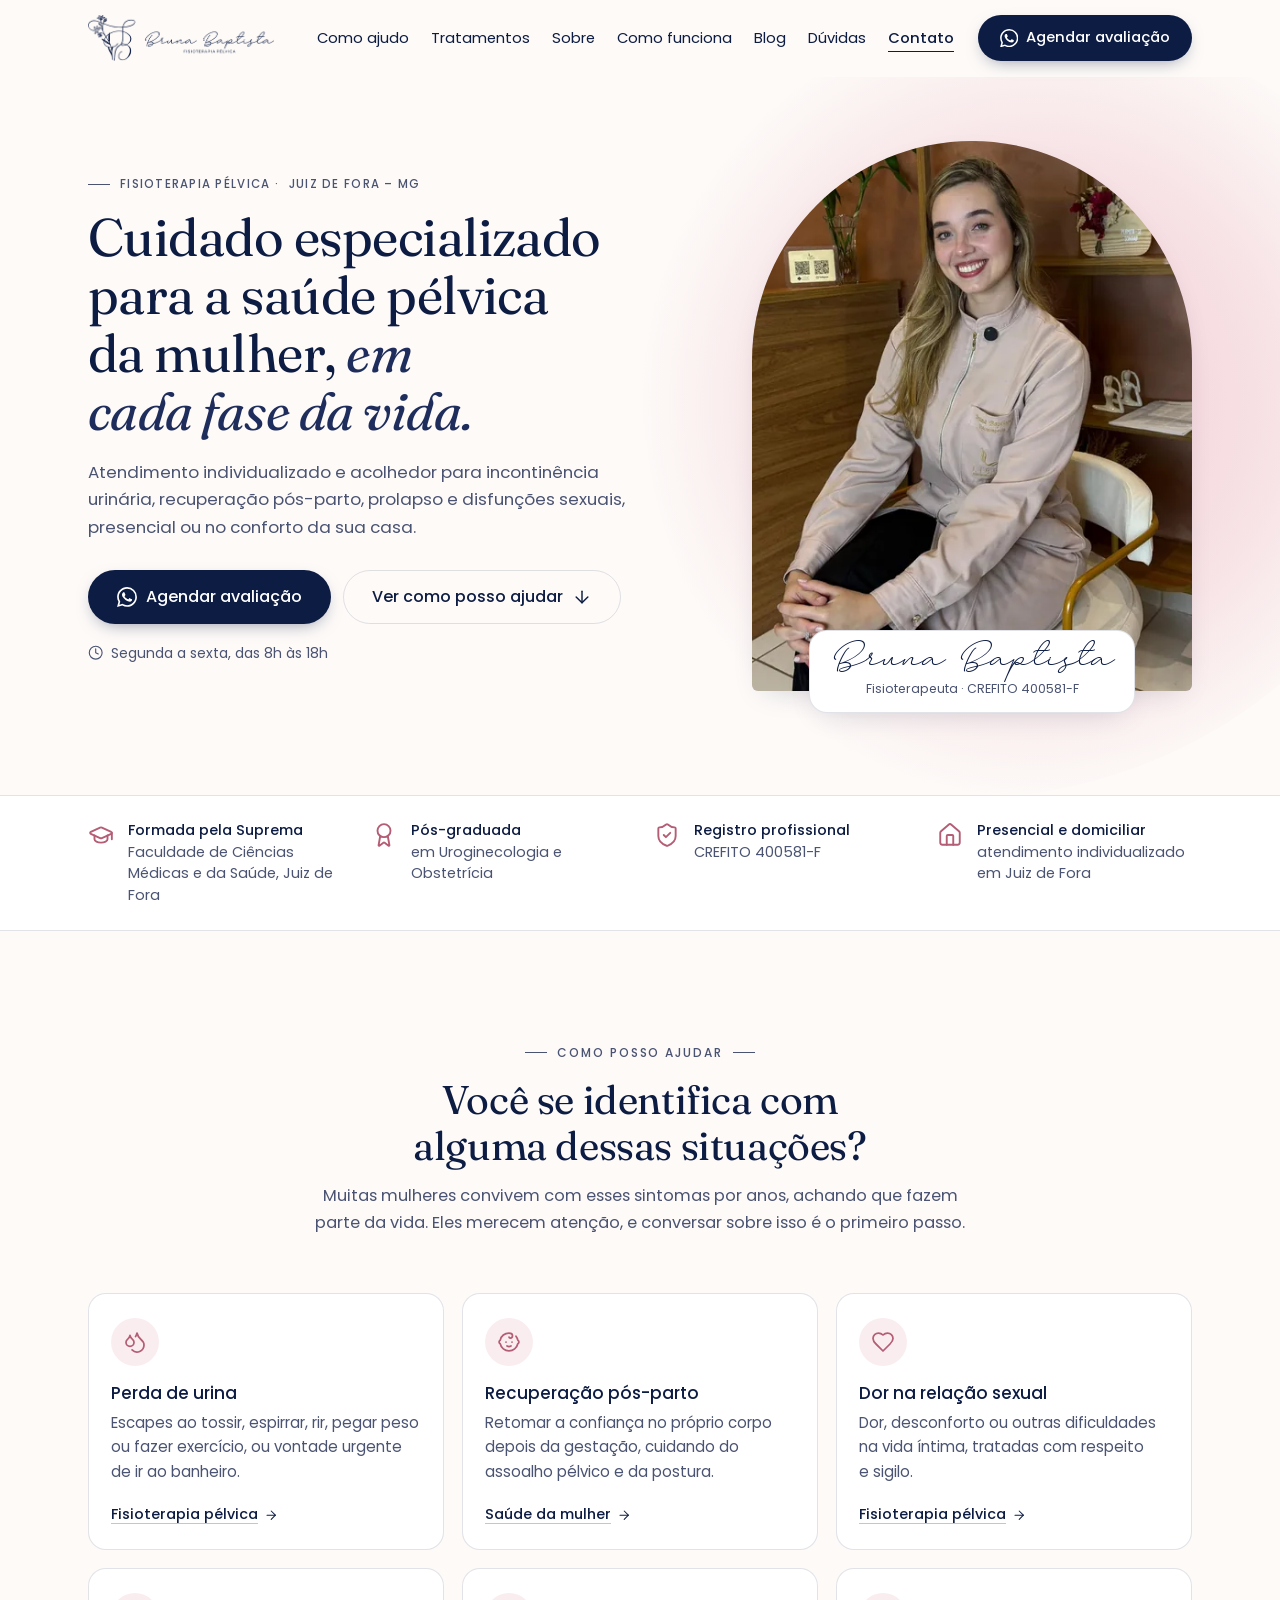
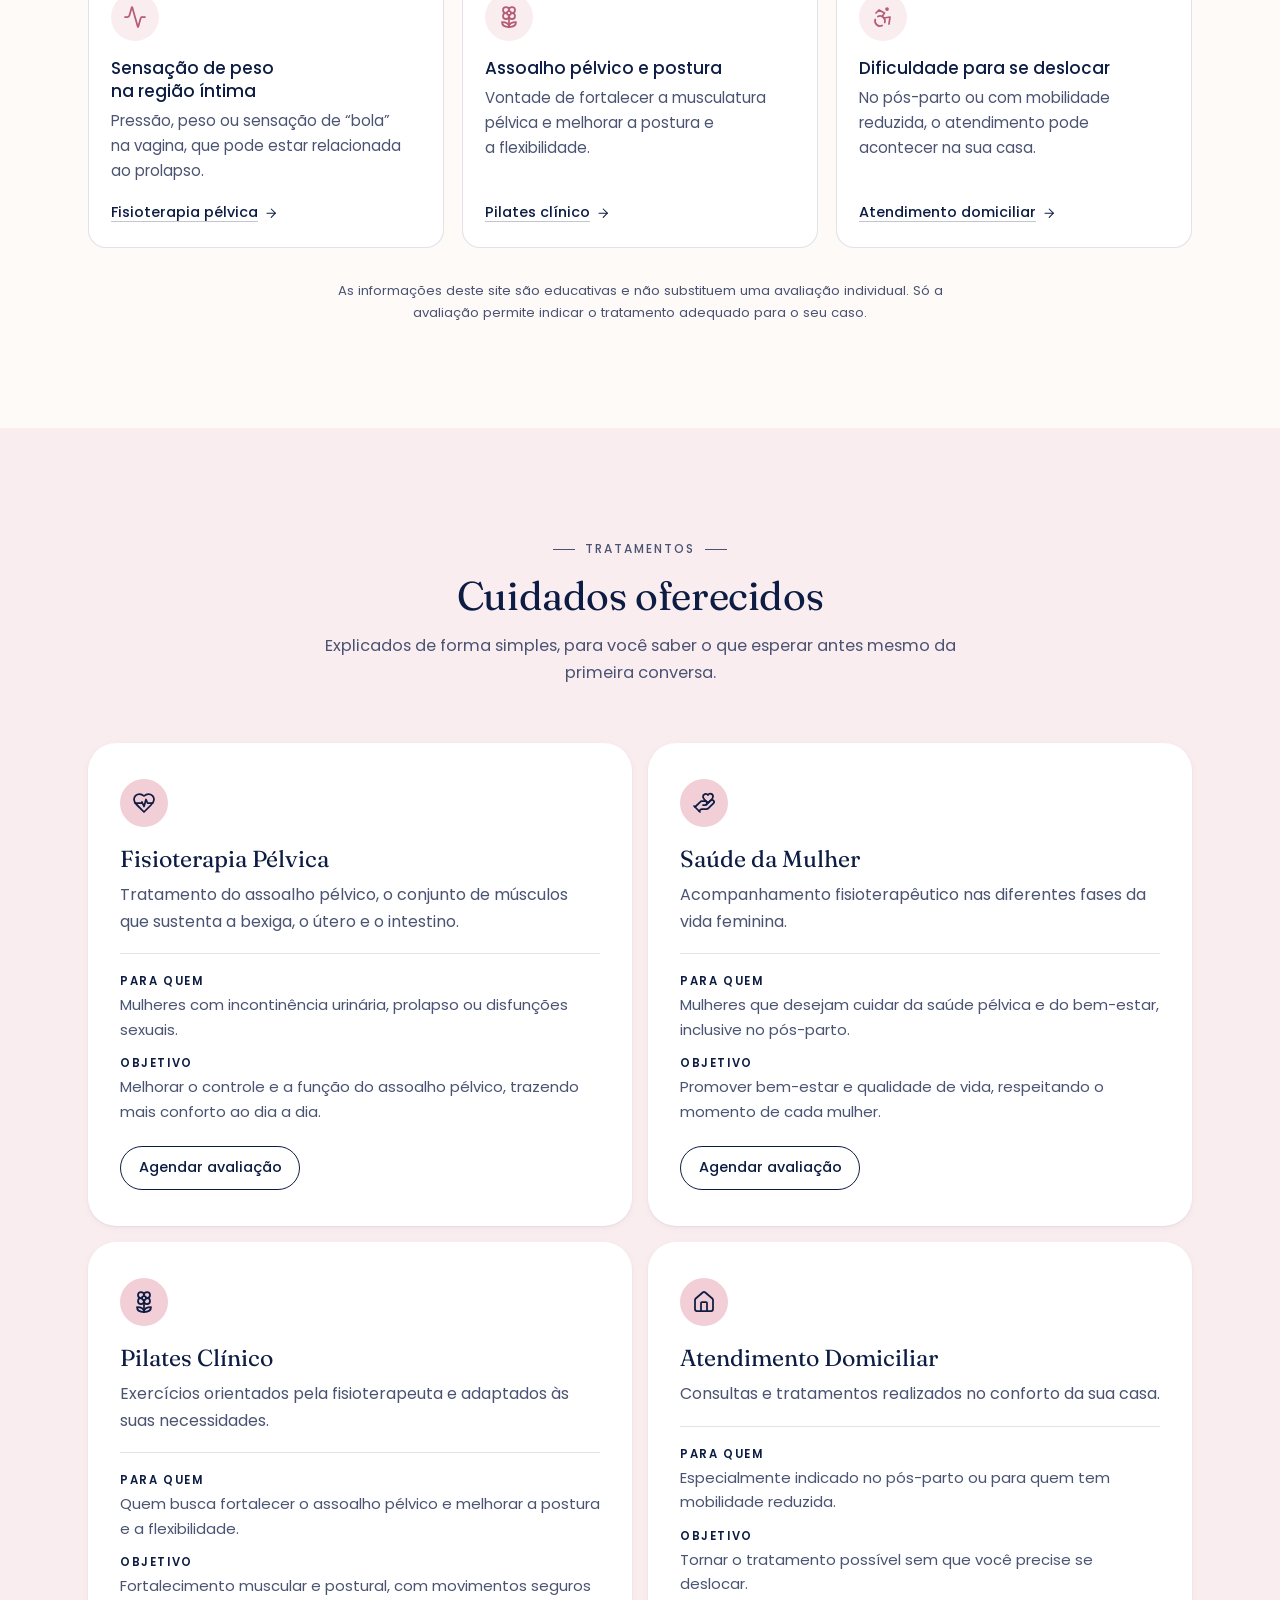
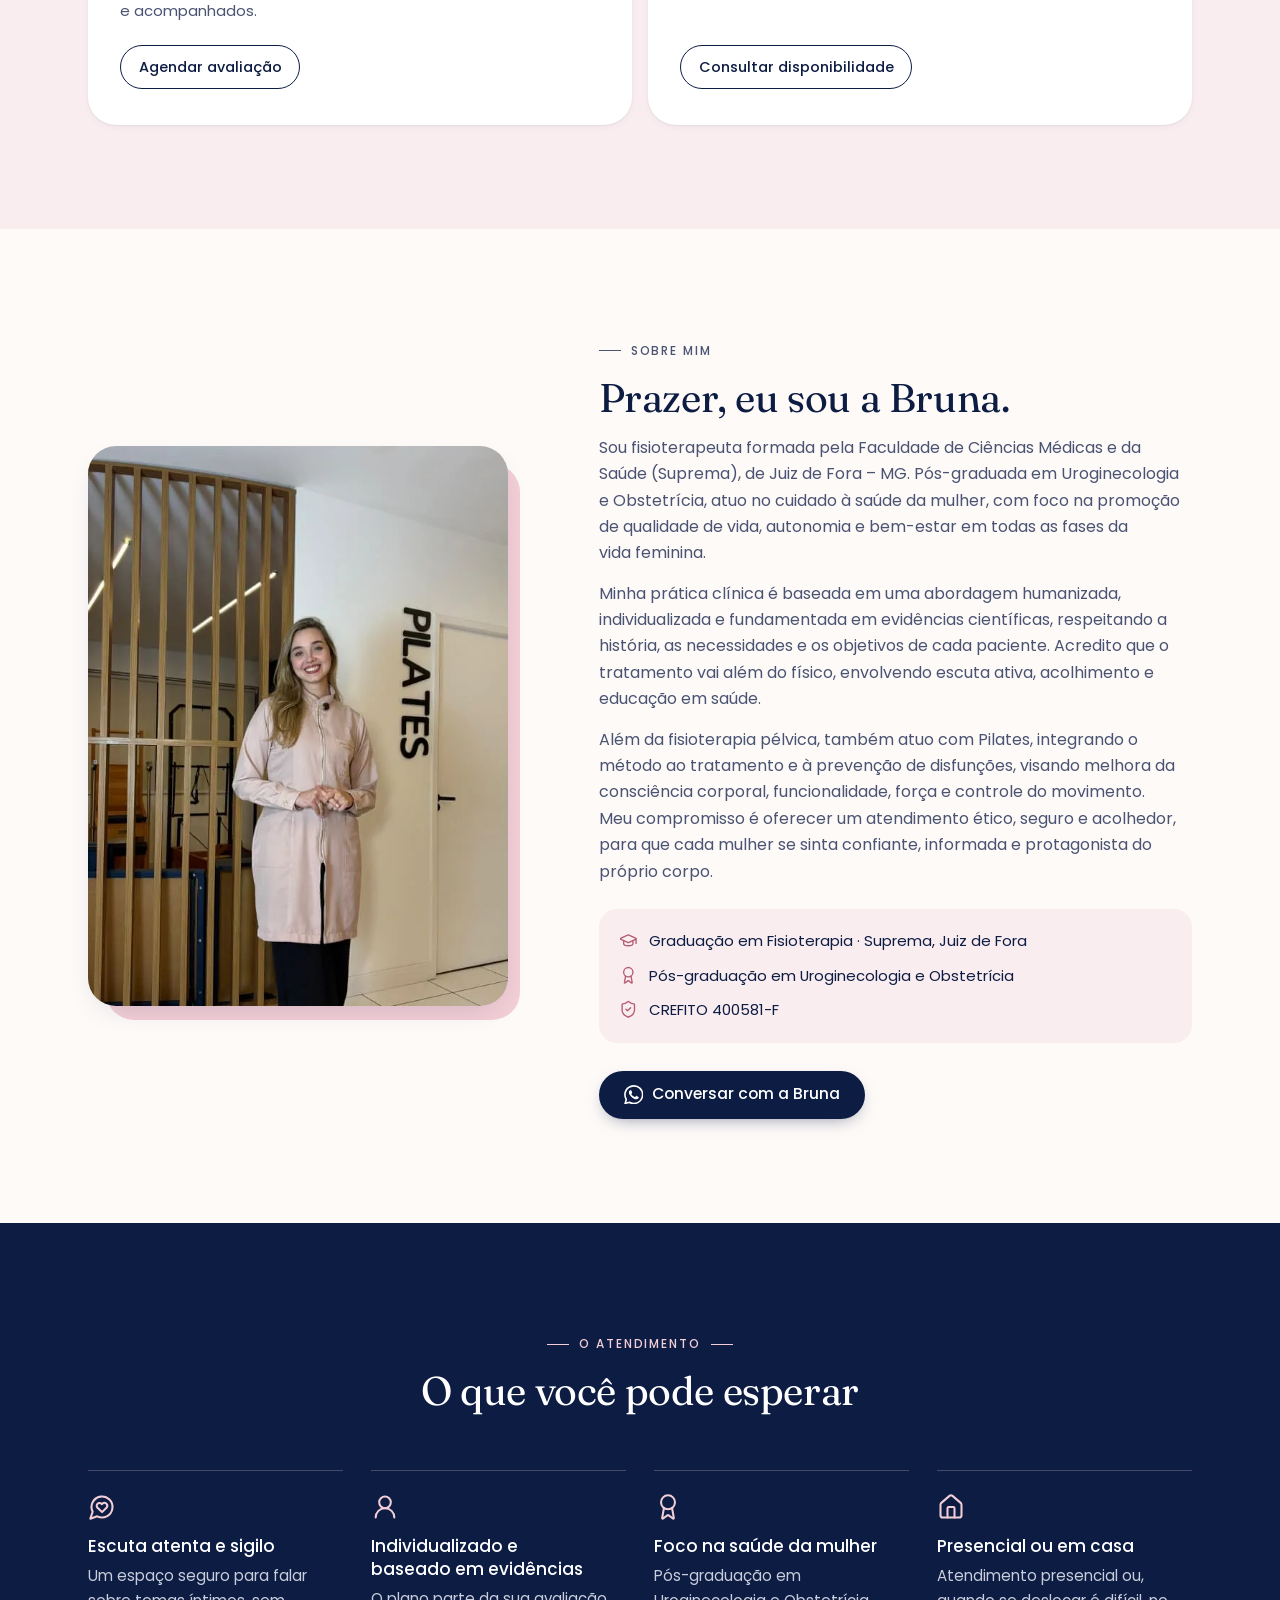
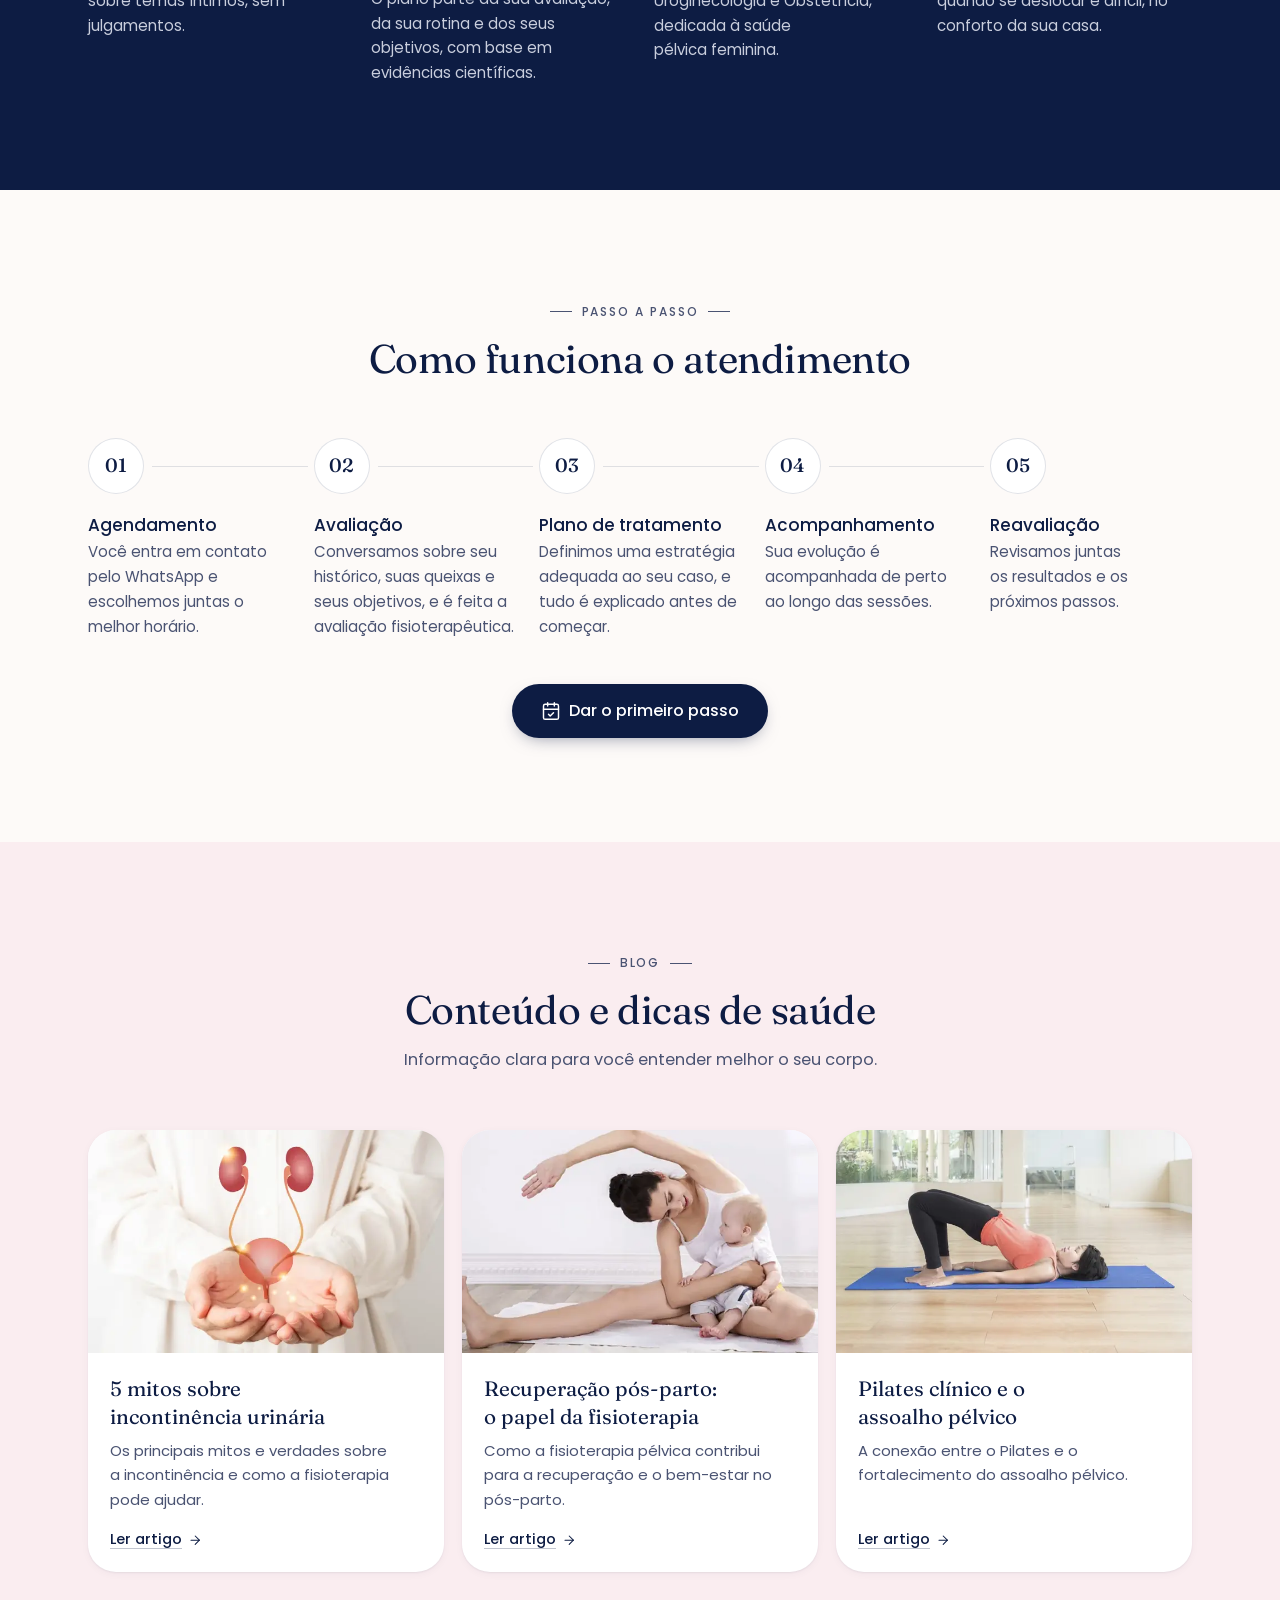
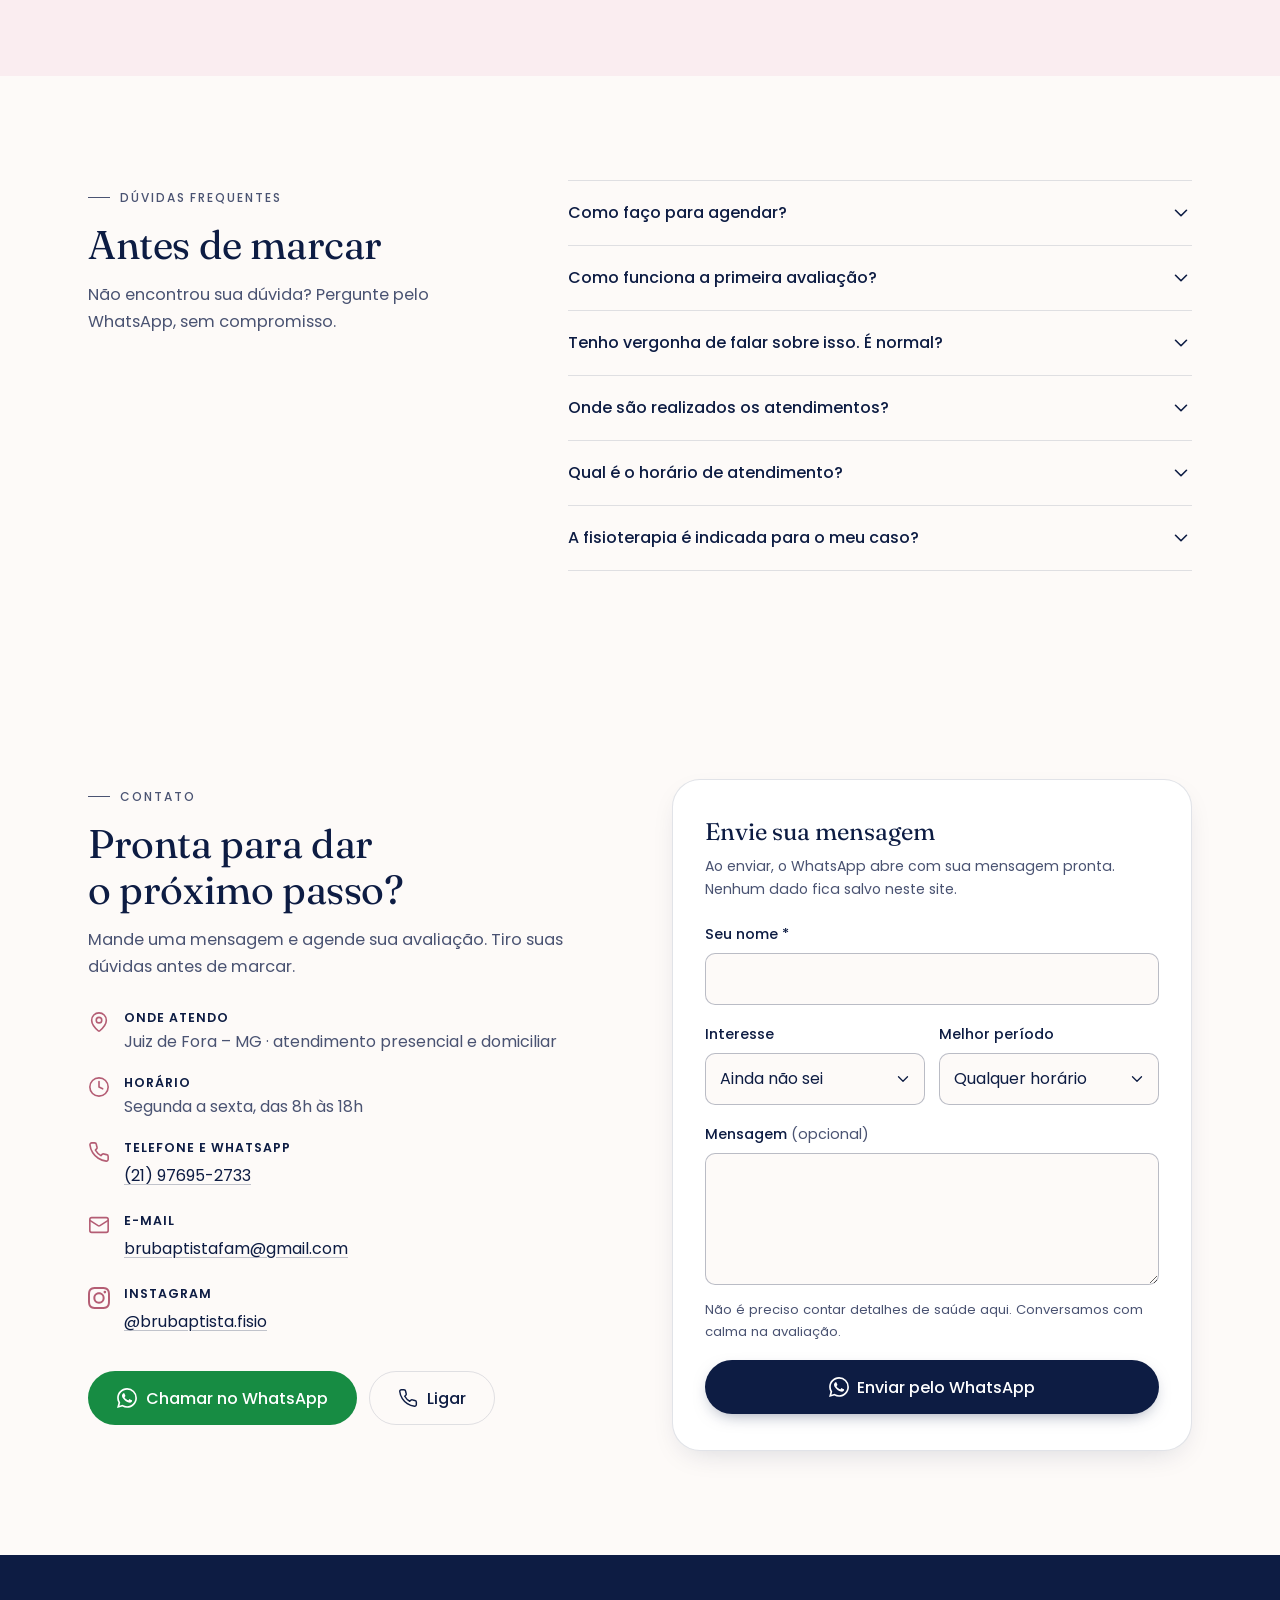
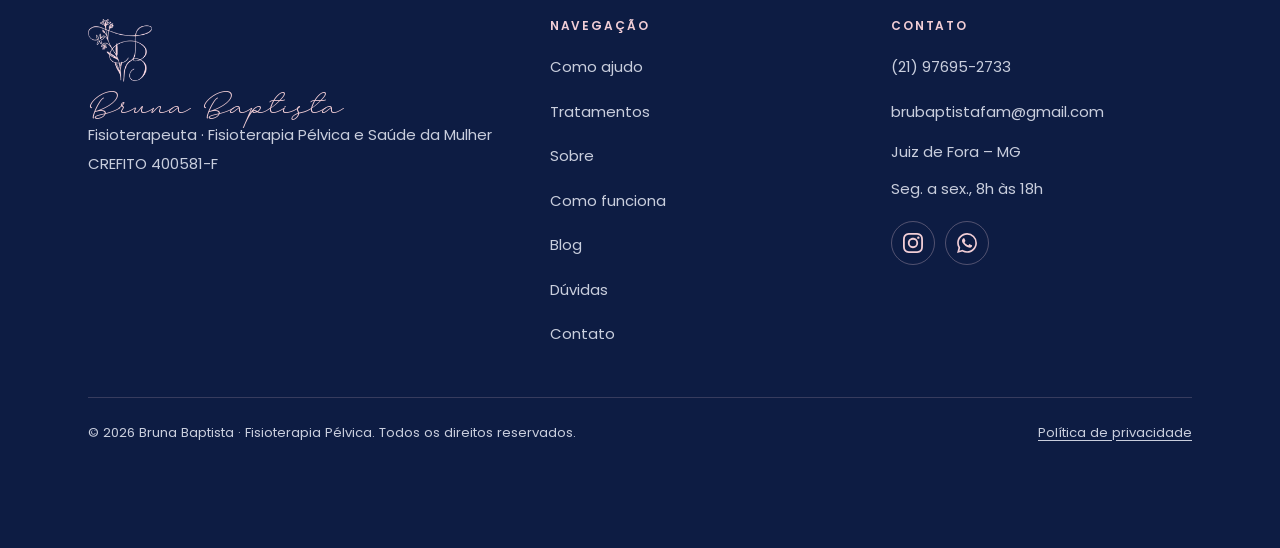
==== commit d59229e5: "Novo layout do site mantendo blog, fotos e texto atuais - Novo design mobile first (header, hero, si" ====
--- a/index.html
+++ b/index.html
@@ -4,7 +4,7 @@
     <meta charset="UTF-8">
     <meta name="viewport" content="width=device-width, initial-scale=1.0, viewport-fit=cover">
     <title>Bruna Baptista | Fisioterapia Pélvica e Saúde da Mulher em Juiz de Fora – MG</title>
-    <meta name="description" content="Fisioterapia pélvica com atendimento individualizado para incontinência urinária, recuperação pós-parto, prolapso e disfunções sexuais. Atendimento em Juiz de Fora – MG, com opção domiciliar. Agende sua avaliação.">
+    <meta name="description" content="Fisioterapia pélvica com atendimento individualizado para incontinência urinária, recuperação pós-parto, prolapso e disfunções sexuais. Atendimento presencial e domiciliar em Juiz de Fora – MG. Agende sua avaliação.">
     <meta name="author" content="Bruna Baptista">
     <meta name="theme-color" content="#0D1C43">
 
@@ -16,11 +16,11 @@
     <meta property="og:locale" content="pt_BR">
     <meta property="og:site_name" content="Bruna Baptista – Fisioterapia Pélvica">
     <meta property="og:title" content="Bruna Baptista | Fisioterapia Pélvica em Juiz de Fora – MG">
-    <meta property="og:description" content="Atendimento individualizado para incontinência urinária, pós-parto, prolapso e disfunções sexuais. Opção de atendimento domiciliar.">
+    <meta property="og:description" content="Atendimento individualizado para incontinência urinária, pós-parto, prolapso e disfunções sexuais. Presencial e domiciliar em Juiz de Fora – MG.">
     <meta property="og:image" content="https://brunabaptista.com.br/img/og-image.jpg">
     <meta property="og:image:width" content="1200">
     <meta property="og:image:height" content="630">
-    <meta property="og:image:alt" content="Logo Bruna Baptista Fisioterapia Pélvica ao lado de foto da fisioterapeuta">
+    <meta property="og:image:alt" content="Logo Bruna Baptista Fisioterapia Pélvica ao lado de foto da fisioterapeuta no consultório">
     <meta name="twitter:card" content="summary_large_image">
 
     <!-- Ícones -->
@@ -46,7 +46,7 @@
         "@type": "Physiotherapy",
         "name": "Bruna Baptista – Fisioterapia Pélvica",
         "url": "https://brunabaptista.com.br/",
-        "description": "Fisioterapia pélvica e saúde da mulher com atendimento individualizado e opção de atendimento domiciliar em Juiz de Fora – MG.",
+        "description": "Fisioterapia pélvica, saúde da mulher e Pilates com atendimento individualizado, presencial e domiciliar, em Juiz de Fora – MG.",
         "image": "https://brunabaptista.com.br/img/og-image.jpg",
         "logo": "https://brunabaptista.com.br/img/icon-512.png",
         "telephone": "+55-21-97695-2733",
@@ -135,6 +135,7 @@
                     <li><a href="#tratamentos">Tratamentos</a></li>
                     <li><a href="#sobre">Sobre</a></li>
                     <li><a href="#como-funciona">Como funciona</a></li>
+                    <li><a href="#blog">Blog</a></li>
                     <li><a href="#duvidas">Dúvidas</a></li>
                     <li><a href="#contato">Contato</a></li>
                 </ul>
@@ -165,7 +166,7 @@
                     <h1 id="hero-title">Cuidado especializado para a saúde pélvica da mulher, <em>em cada fase da vida.</em></h1>
                     <p class="hero-lead">
                         Atendimento individualizado e acolhedor para incontinência urinária, recuperação pós-parto,
-                        prolapso e disfunções sexuais, com opção de atendimento domiciliar.
+                        prolapso e disfunções sexuais, presencial ou no conforto da sua casa.
                     </p>
                     <div class="btn-group">
                         <a href="https://wa.me/5521976952733" class="btn btn-primary btn-lg" data-wa target="_blank" rel="noopener">
@@ -186,9 +187,9 @@
                 <figure class="hero-media">
                     <div class="hero-photo">
                         <picture>
-                            <source type="image/webp" srcset="img/bruna-baptista-480.webp 480w, img/bruna-baptista-800.webp 800w" sizes="(min-width: 480px) 400px, calc(100vw - 40px)">
-                            <img src="img/bruna-baptista-800.jpg" srcset="img/bruna-baptista-480.jpg 480w, img/bruna-baptista-800.jpg 800w" sizes="(min-width: 480px) 400px, calc(100vw - 40px)"
-                                 alt="Bruna Baptista, fisioterapeuta, sorrindo e usando jaleco branco" width="800" height="801" fetchpriority="high">
+                            <source type="image/webp" srcset="img/bruna-consultorio-480.webp 480w, img/bruna-consultorio-800.webp 800w" sizes="(min-width: 480px) 400px, calc(100vw - 40px)">
+                            <img src="img/bruna-consultorio-800.jpg" srcset="img/bruna-consultorio-480.jpg 480w, img/bruna-consultorio-800.jpg 800w" sizes="(min-width: 480px) 400px, calc(100vw - 40px)"
+                                 alt="Bruna Baptista, fisioterapeuta, sentada e sorrindo no consultório" width="800" height="1000" fetchpriority="high">
                         </picture>
                     </div>
                     <figcaption class="hero-badge">
@@ -217,7 +218,7 @@
                     </li>
                     <li class="trust-item">
                         <svg class="icon" aria-hidden="true"><use href="#i-house"/></svg>
-                        <span><strong>Atendimento individualizado</strong> inclusive no conforto da sua casa</span>
+                        <span><strong>Presencial e domiciliar</strong> atendimento individualizado em Juiz de Fora</span>
                     </li>
                     <!-- PREENCHER (opcional): anos de experiência, cursos e especializações adicionais -->
                 </ul>
@@ -342,30 +343,32 @@
         <!-- ========== SOBRE ========== -->
         <section class="section" id="sobre" aria-labelledby="sobre-title">
             <div class="container about">
-                <div class="about-card reveal">
+                <figure class="about-photo reveal">
                     <picture>
-                        <source type="image/webp" srcset="img/logo-horizontal-azul-720.webp">
-                        <img src="img/logo-horizontal-azul-720.png" alt="Logo Bruna Baptista – Fisioterapia Pélvica" width="720" height="178" loading="lazy">
+                        <source type="image/webp" srcset="img/bruna-pilates-400.webp 400w, img/bruna-pilates-585.webp 585w" sizes="(min-width: 960px) 420px, calc(100vw - 40px)">
+                        <img src="img/bruna-pilates-585.jpg" srcset="img/bruna-pilates-400.jpg 400w, img/bruna-pilates-585.jpg 585w" sizes="(min-width: 960px) 420px, calc(100vw - 40px)"
+                             alt="Bruna Baptista em pé, sorrindo, em frente à sala de Pilates" width="585" height="1040" loading="lazy">
                     </picture>
-                    <span class="about-card-meta">CREFITO 400581-F</span>
-                </div>
-                <!-- PREENCHER (recomendado): uma segunda foto real, por exemplo no ambiente de atendimento,
-                     pode substituir o cartão acima. Use <picture> como no hero. -->
+                </figure>
 
                 <div class="about-text">
                     <p class="eyebrow">Sobre mim</p>
                     <h2 id="sobre-title" class="section-title">Prazer, eu sou a Bruna.</h2>
                     <p>
-                        Sou fisioterapeuta formada pela Faculdade de Ciências Médicas e da Saúde (Suprema), em Juiz de Fora,
-                        e pós-graduada em Uroginecologia e Obstetrícia.
+                        Sou fisioterapeuta formada pela Faculdade de Ciências Médicas e da Saúde (Suprema), de Juiz de Fora – MG.
+                        Pós-graduada em Uroginecologia e Obstetrícia, atuo no cuidado à saúde da mulher, com foco na promoção de
+                        qualidade de vida, autonomia e bem-estar em todas as fases da vida feminina.
                     </p>
                     <p>
-                        Dedico meu trabalho à fisioterapia pélvica e à saúde da mulher, com tratamentos personalizados e humanizados.
-                        Sei que muitos desses assuntos ainda são cercados de constrangimento. Por isso, cada atendimento é conduzido
-                        com calma, respeito e privacidade.
+                        Minha prática clínica é baseada em uma abordagem humanizada, individualizada e fundamentada em evidências
+                        científicas, respeitando a história, as necessidades e os objetivos de cada paciente. Acredito que o tratamento
+                        vai além do físico, envolvendo escuta ativa, acolhimento e educação em saúde.
                     </p>
                     <p>
-                        Meu objetivo é que você entenda o que acontece com o seu corpo e se sinta segura em cada etapa do tratamento.
+                        Além da fisioterapia pélvica, também atuo com Pilates, integrando o método ao tratamento e à prevenção de
+                        disfunções, visando melhora da consciência corporal, funcionalidade, força e controle do movimento.
+                        Meu compromisso é oferecer um atendimento ético, seguro e acolhedor, para que cada mulher se sinta confiante,
+                        informada e protagonista do próprio corpo.
                     </p>
                     <!-- PREENCHER (opcional): tempo de experiência e cursos complementares -->
 
@@ -398,8 +401,8 @@
                     </li>
                     <li class="feature reveal">
                         <svg class="icon" aria-hidden="true"><use href="#i-user-round"/></svg>
-                        <h3>Tratamento individualizado</h3>
-                        <p>O plano é construído a partir da sua avaliação, da sua rotina e dos seus objetivos.</p>
+                        <h3>Individualizado e baseado em evidências</h3>
+                        <p>O plano parte da sua avaliação, da sua rotina e dos seus objetivos, com base em evidências científicas.</p>
                     </li>
                     <li class="feature reveal">
                         <svg class="icon" aria-hidden="true"><use href="#i-award"/></svg>
@@ -408,8 +411,8 @@
                     </li>
                     <li class="feature reveal">
                         <svg class="icon" aria-hidden="true"><use href="#i-house"/></svg>
-                        <h3>Atendimento em casa</h3>
-                        <p>Quando se deslocar é difícil, o cuidado pode ir até você.</p>
+                        <h3>Presencial ou em casa</h3>
+                        <p>Atendimento presencial ou, quando se deslocar é difícil, no conforto da sua casa.</p>
                     </li>
                 </ul>
             </div>
@@ -477,8 +480,45 @@
             </div>
         </section>
 
+        <!-- ========== BLOG ========== -->
+        <section class="section section-tint" id="blog" aria-labelledby="blog-title">
+            <div class="container">
+                <header class="section-head">
+                    <p class="eyebrow">Blog</p>
+                    <h2 id="blog-title" class="section-title">Conteúdo e dicas de saúde</h2>
+                    <p class="section-lead">Informação clara para você entender melhor o seu corpo.</p>
+                </header>
+                <div class="post-grid">
+                    <article class="post reveal">
+                        <img src="imagens-blog/web/incontinencia-urinaria-sistema-thumb.webp" alt="" width="640" height="400" loading="lazy">
+                        <div class="post-body">
+                            <h3><a href="artigo1.html">5 mitos sobre incontinência urinária</a></h3>
+                            <p>Os principais mitos e verdades sobre a incontinência e como a fisioterapia pode ajudar.</p>
+                            <span class="link-arrow" aria-hidden="true">Ler artigo <svg class="icon"><use href="#i-arrow-right"/></svg></span>
+                        </div>
+                    </article>
+                    <article class="post reveal">
+                        <img src="imagens-blog/web/pos-parto-fisioterapia-thumb.webp" alt="" width="640" height="400" loading="lazy">
+                        <div class="post-body">
+                            <h3><a href="artigo2.html">Recuperação pós-parto: o papel da fisioterapia</a></h3>
+                            <p>Como a fisioterapia pélvica contribui para a recuperação e o bem-estar no pós-parto.</p>
+                            <span class="link-arrow" aria-hidden="true">Ler artigo <svg class="icon"><use href="#i-arrow-right"/></svg></span>
+                        </div>
+                    </article>
+                    <article class="post reveal">
+                        <img src="imagens-blog/web/pilates-assoalho-pelvico-exercicio1-thumb.webp" alt="" width="640" height="400" loading="lazy">
+                        <div class="post-body">
+                            <h3><a href="artigo3.html">Pilates clínico e o assoalho pélvico</a></h3>
+                            <p>A conexão entre o Pilates e o fortalecimento do assoalho pélvico.</p>
+                            <span class="link-arrow" aria-hidden="true">Ler artigo <svg class="icon"><use href="#i-arrow-right"/></svg></span>
+                        </div>
+                    </article>
+                </div>
+            </div>
+        </section>
+
         <!-- ========== FAQ ========== -->
-        <section class="section section-tint" id="duvidas" aria-labelledby="duvidas-title">
+        <section class="section" id="duvidas" aria-labelledby="duvidas-title">
             <div class="container faq-layout">
                 <header class="section-head section-head-left">
                     <p class="eyebrow">Dúvidas frequentes</p>
@@ -509,8 +549,8 @@
                     <details class="faq-item">
                         <summary>Onde são realizados os atendimentos?<svg class="icon" aria-hidden="true"><use href="#i-chevron-down"/></svg></summary>
                         <div class="faq-body">
-                            <p>Os atendimentos são em Juiz de Fora – MG, com opção de atendimento domiciliar. Consulte pelo WhatsApp a disponibilidade para o seu bairro.</p>
-                            <!-- PREENCHER: se houver consultório, incluir endereço aqui -->
+                            <p>Os atendimentos são em Juiz de Fora – MG, presencialmente ou em domicílio. Pelo WhatsApp você recebe o endereço e consulta a disponibilidade de atendimento domiciliar para o seu bairro.</p>
+                            <!-- PREENCHER: endereço do consultório -->
                         </div>
                     </details>
                     <details class="faq-item">
@@ -548,8 +588,8 @@
                     <ul class="info-list">
                         <li>
                             <svg class="icon" aria-hidden="true"><use href="#i-map-pin"/></svg>
-                            <div><strong>Onde atendo</strong><span>Juiz de Fora – MG, com opção de atendimento domiciliar</span></div>
-                            <!-- PREENCHER: endereço completo, bairro, ponto de referência, estacionamento e acessibilidade (se houver consultório) -->
+                            <div><strong>Onde atendo</strong><span>Juiz de Fora – MG · atendimento presencial e domiciliar</span></div>
+                            <!-- PREENCHER: endereço do consultório, bairro, ponto de referência, estacionamento e acessibilidade -->
                         </li>
                         <li>
                             <svg class="icon" aria-hidden="true"><use href="#i-clock"/></svg>
@@ -653,6 +693,7 @@
                         <li><a href="#tratamentos">Tratamentos</a></li>
                         <li><a href="#sobre">Sobre</a></li>
                         <li><a href="#como-funciona">Como funciona</a></li>
+                        <li><a href="#blog">Blog</a></li>
                         <li><a href="#duvidas">Dúvidas</a></li>
                         <li><a href="#contato">Contato</a></li>
                     </ul>
--- a/styles.css
+++ b/styles.css
@@ -5,8 +5,7 @@
 
 @font-face {
     font-family: 'Larianti';
-    src: url('fonts/larianti.woff') format('woff'),
-         url('fonts/larianti.otf') format('opentype');
+    src: url('fonts/larianti.woff') format('woff');
     font-display: swap;
 }
 
@@ -386,7 +385,7 @@
     color: var(--navy);
 }
 
-.nav-list a[aria-current="true"] { font-weight: 500; }
+.nav-list a[aria-current] { font-weight: 500; }
 
 .nav-cta { width: 100%; margin-top: 20px; min-height: 52px; }
 
@@ -653,37 +652,30 @@
     align-items: center;
 }
 
-.about-card {
+.about-photo {
     position: relative;
-    display: flex;
-    flex-direction: column;
-    align-items: center;
-    justify-content: center;
-    gap: 6px;
-    padding: 48px 24px;
+    max-width: 420px;
+    width: 100%;
+    margin-inline: auto;
+}
+
+.about-photo::before {
+    /* moldura orgânica discreta */
+    content: '';
+    position: absolute;
+    inset: 18px -12px -14px 18px;
     border-radius: var(--radius-lg);
     background: var(--pink);
-    overflow: hidden;
-    isolation: isolate;
-}
-
-.about-card::after {
-    content: '';
-    position: absolute;
-    inset: 14px;
-    border: 1px solid rgba(13, 28, 67, 0.18);
-    border-radius: calc(var(--radius-lg) - 10px);
     z-index: -1;
 }
 
-.about-card img { width: min(100%, 340px); margin-bottom: 18px; }
-
-.about-card-meta {
-    font-size: 0.72rem;
-    font-weight: 500;
-    letter-spacing: 0.22em;
-    text-transform: uppercase;
-    color: var(--navy);
+.about-photo img {
+    width: 100%;
+    aspect-ratio: 4 / 5;
+    object-fit: cover;
+    object-position: 50% 32%;
+    border-radius: var(--radius-lg);
+    box-shadow: var(--shadow);
 }
 
 .about-text > p:not(.eyebrow) {
@@ -1108,6 +1100,146 @@
 }
 .js .reveal.is-visible { opacity: 1; transform: none; }
 
+/* ---------- Blog (PostCard) ---------- */
+.post-grid {
+    display: grid;
+    grid-template-columns: minmax(0, 1fr);
+    gap: 18px;
+}
+
+.post {
+    position: relative;
+    display: flex;
+    flex-direction: column;
+    overflow: hidden;
+    background: var(--white);
+    border-radius: var(--radius-lg);
+    box-shadow: var(--shadow-sm);
+    transition: box-shadow 0.3s var(--ease), transform 0.3s var(--ease);
+}
+
+.post:hover { box-shadow: var(--shadow); transform: translateY(-3px); }
+
+.post img {
+    width: 100%;
+    aspect-ratio: 16 / 10;
+    object-fit: cover;
+}
+
+.post-body {
+    display: flex;
+    flex-direction: column;
+    flex: 1;
+    padding: 22px 22px 10px;
+}
+
+.post h3 {
+    font-family: var(--font-display);
+    font-size: 1.3rem;
+    font-weight: 400;
+    margin-bottom: 8px;
+}
+
+.post h3 a { text-decoration: none; }
+/* o card inteiro é clicável pelo link do título */
+.post h3 a::after { content: ''; position: absolute; inset: 0; }
+.post h3 a:focus-visible { outline: none; }
+.post:has(a:focus-visible) { outline: 3px solid var(--navy); outline-offset: 3px; }
+
+.post p { flex: 1; color: var(--muted); font-size: 0.93rem; margin-bottom: 6px; }
+
+/* ---------- Artigo ---------- */
+.article-container { max-width: 760px; }
+
+.article-head {
+    padding: 48px 0 36px;
+    background: var(--pink-soft);
+    margin-bottom: 40px;
+}
+
+.article-back {
+    display: inline-flex;
+    align-items: center;
+    gap: 8px;
+    min-height: 44px;
+    margin-bottom: 8px;
+    font-size: 0.8rem;
+    font-weight: 500;
+    letter-spacing: 0.14em;
+    text-transform: uppercase;
+    color: var(--muted);
+    text-decoration: none;
+}
+.article-back::before { content: '←'; font-size: 1rem; letter-spacing: 0; }
+.article-back:hover { color: var(--navy); }
+
+.article-head h1 {
+    font-size: clamp(1.9rem, 6.4vw, 2.9rem);
+    margin-bottom: 14px;
+}
+
+.article-meta { font-size: 0.88rem; color: var(--muted); }
+
+.article-body { font-size: 1.04rem; line-height: 1.8; }
+
+.article-body > p,
+.article-body > ul { margin-bottom: 18px; color: #2E3656; }
+
+.article-body h2 {
+    font-size: clamp(1.4rem, 4.6vw, 1.75rem);
+    margin: 40px 0 12px;
+}
+
+.article-body ul { padding-left: 1.2em; list-style: disc; }
+.article-body li { margin-bottom: 8px; }
+.article-body li::marker { color: var(--rose); }
+.article-body strong { font-weight: 600; color: var(--navy); }
+
+.article-body hr {
+    margin: 36px 0;
+    border: 0;
+    border-top: 1px solid var(--line);
+}
+
+.article-body figure { margin: 32px 0; }
+
+.article-body figure img {
+    width: 100%;
+    border-radius: var(--radius);
+    background: var(--pink-soft);
+}
+
+.article-body figcaption {
+    margin-top: 10px;
+    font-size: 0.85rem;
+    color: var(--muted);
+    text-align: center;
+}
+
+.article-cta {
+    margin: 48px 0 8px;
+    padding: 32px 24px;
+    border-radius: var(--radius-lg);
+    background: var(--navy);
+    color: var(--on-dark-muted);
+    text-align: center;
+}
+
+.article-cta h2 {
+    color: var(--white);
+    font-size: clamp(1.5rem, 5vw, 1.9rem);
+    margin-bottom: 8px;
+}
+
+.article-cta p { margin-bottom: 22px; }
+
+.article-cta .btn-primary { background: var(--pink); color: var(--navy); box-shadow: none; }
+.article-cta .btn-primary:hover { background: var(--white); }
+.article-cta :focus-visible { outline-color: var(--pink); }
+
+.article + * { margin-top: 0; }
+.article { padding-bottom: 72px; }
+
 /* =========================================================
    Breakpoints
    ========================================================= */
@@ -1123,6 +1255,7 @@
 
     .condition-grid,
     .service-grid,
+    .post-grid,
     .testimonial-grid,
     .feature-grid { grid-template-columns: repeat(2, 1fr); }
 
@@ -1169,14 +1302,18 @@
     .hero-media { width: 100%; max-width: 440px; margin-right: 0; }
 
     .condition-grid { grid-template-columns: repeat(3, 1fr); gap: 18px; }
+    .post-grid { grid-template-columns: repeat(3, 1fr); }
+
+    .article-head { padding: 72px 0 48px; margin-bottom: 56px; }
+    .article-cta { padding: 44px 40px; }
 
     .trust-list { grid-template-columns: repeat(4, 1fr); }
     .trust-item { padding: 24px 0; }
     .trust-item:nth-child(n + 3) { border-top: 0; }
 
     .about { grid-template-columns: 0.85fr 1.15fr; gap: 72px; }
-    .about-card { aspect-ratio: 1 / 1; }
-    .about-card img { width: 86%; }
+    .about-photo { margin: 0; }
+    .about-photo img { aspect-ratio: 3 / 4; }
 
     .feature-grid { grid-template-columns: repeat(4, 1fr); }
 
@@ -1217,7 +1354,7 @@
         position: static;
         display: flex;
         align-items: center;
-        gap: 28px;
+        gap: 24px;
         max-height: none;
         overflow: visible;
         padding: 0;
@@ -1230,7 +1367,7 @@
         transition: none;
     }
 
-    .nav-list { display: flex; gap: 26px; }
+    .nav-list { display: flex; gap: 22px; }
 
     .nav-list a {
         position: relative;
@@ -1253,7 +1390,7 @@
         transition: transform 0.3s var(--ease);
     }
     .nav-list a:hover::after,
-    .nav-list a[aria-current="true"]::after { transform: scaleX(1); }
+    .nav-list a[aria-current]::after { transform: scaleX(1); }
 
     .nav-cta { white-space: nowrap; width: auto; margin: 0; min-height: 46px; padding-inline: 1.3rem; font-size: 0.92rem; }
 }
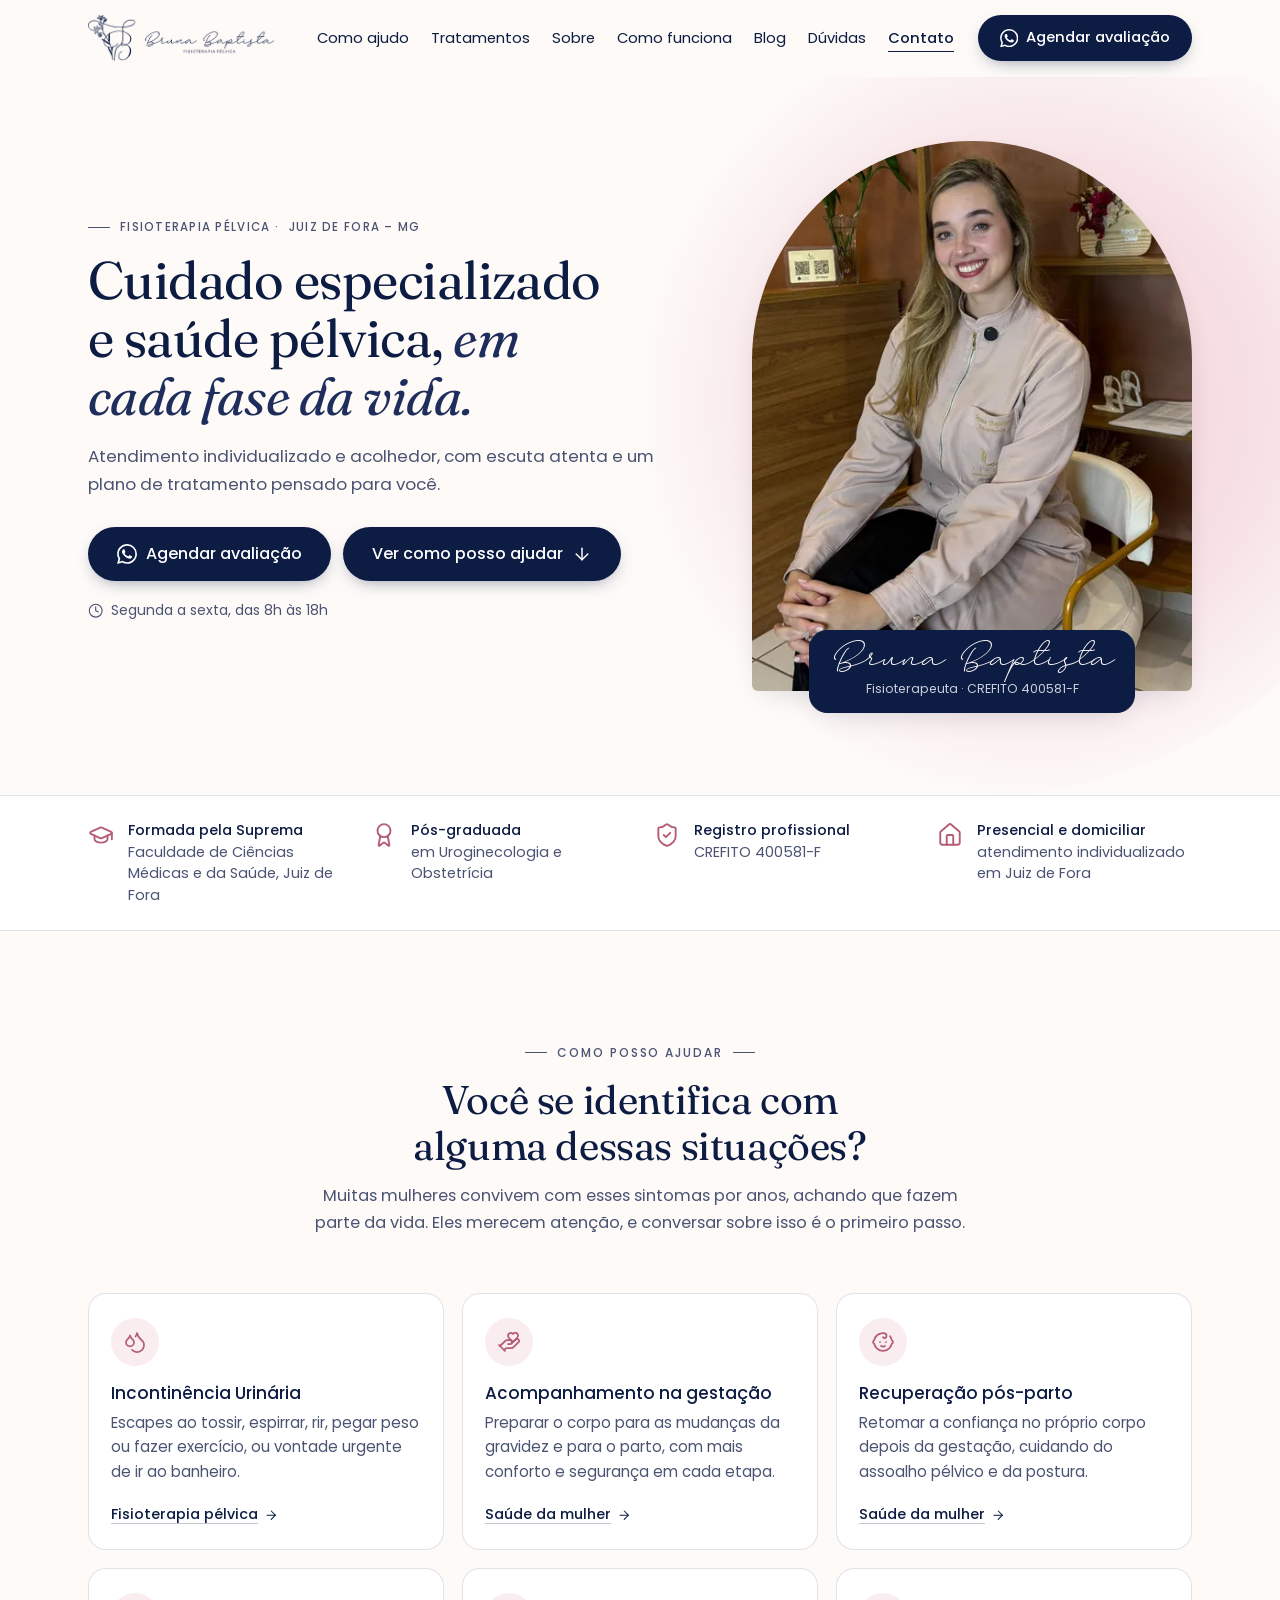
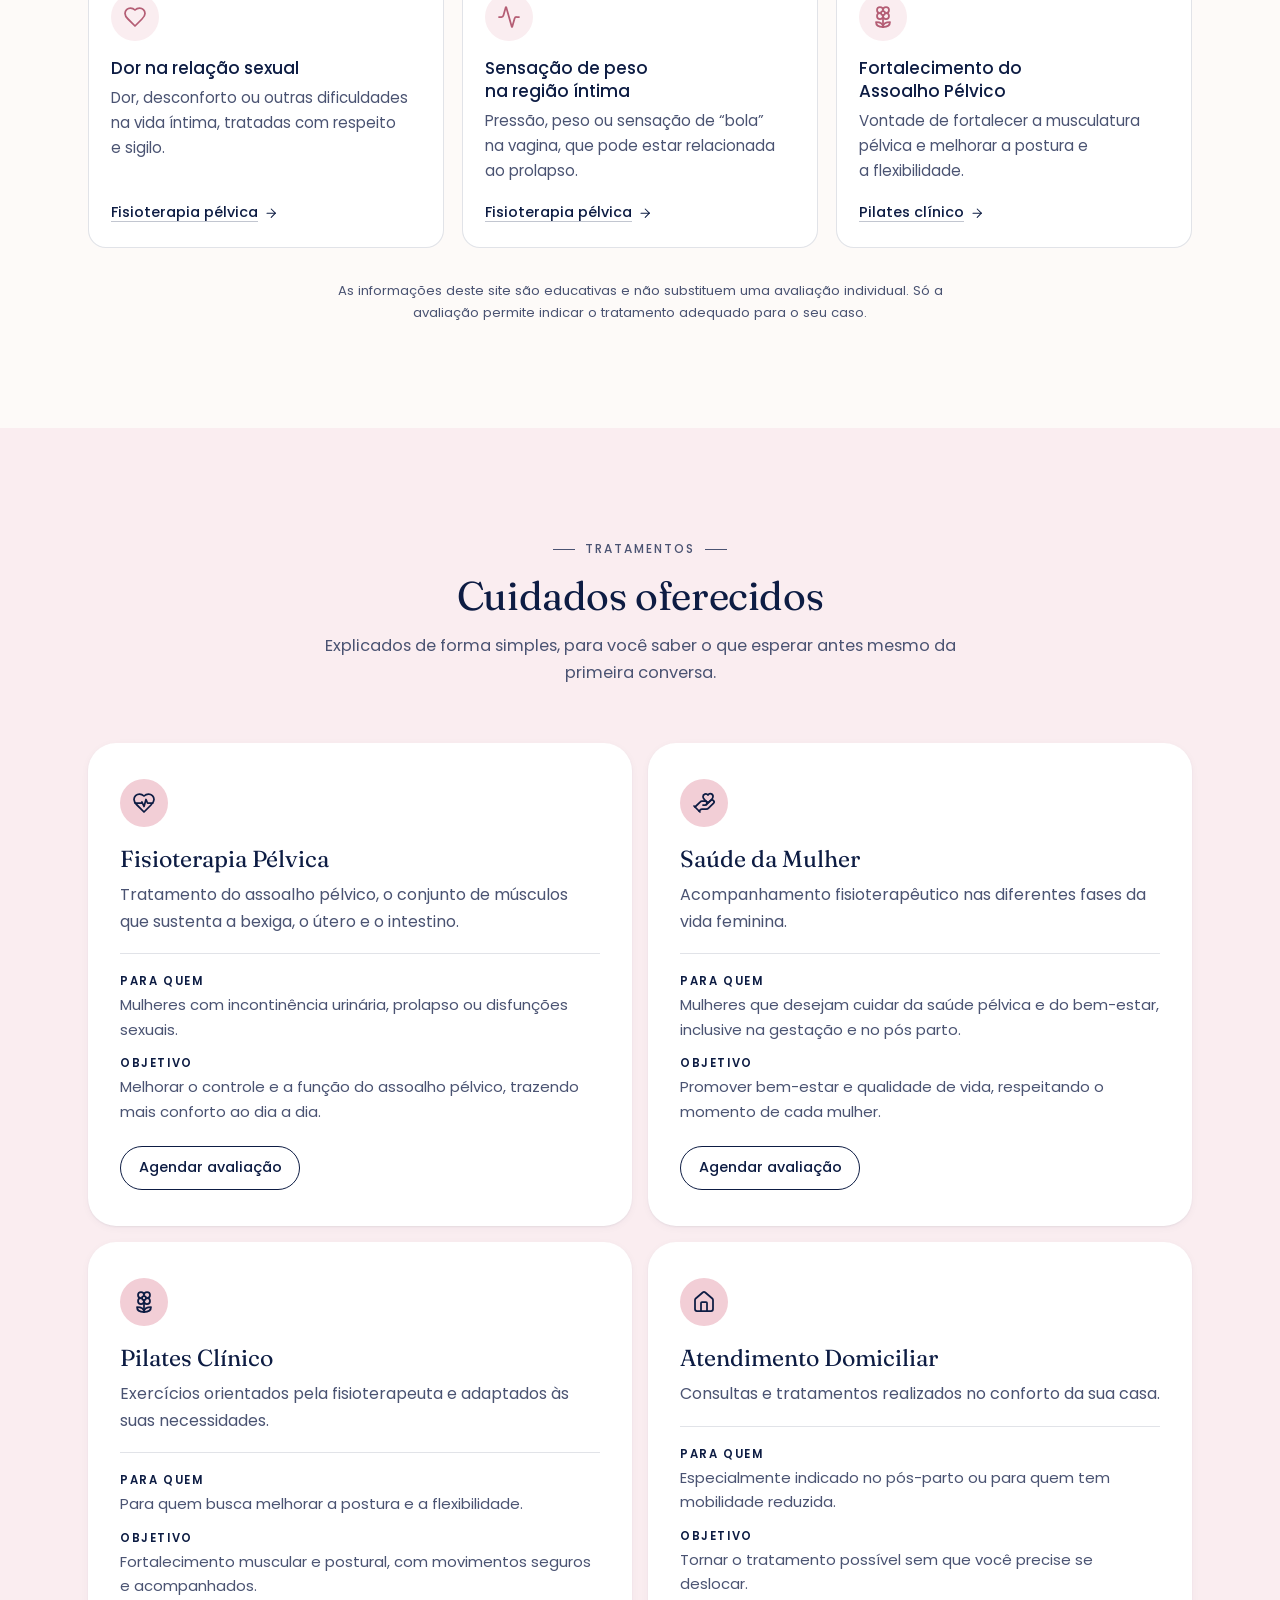
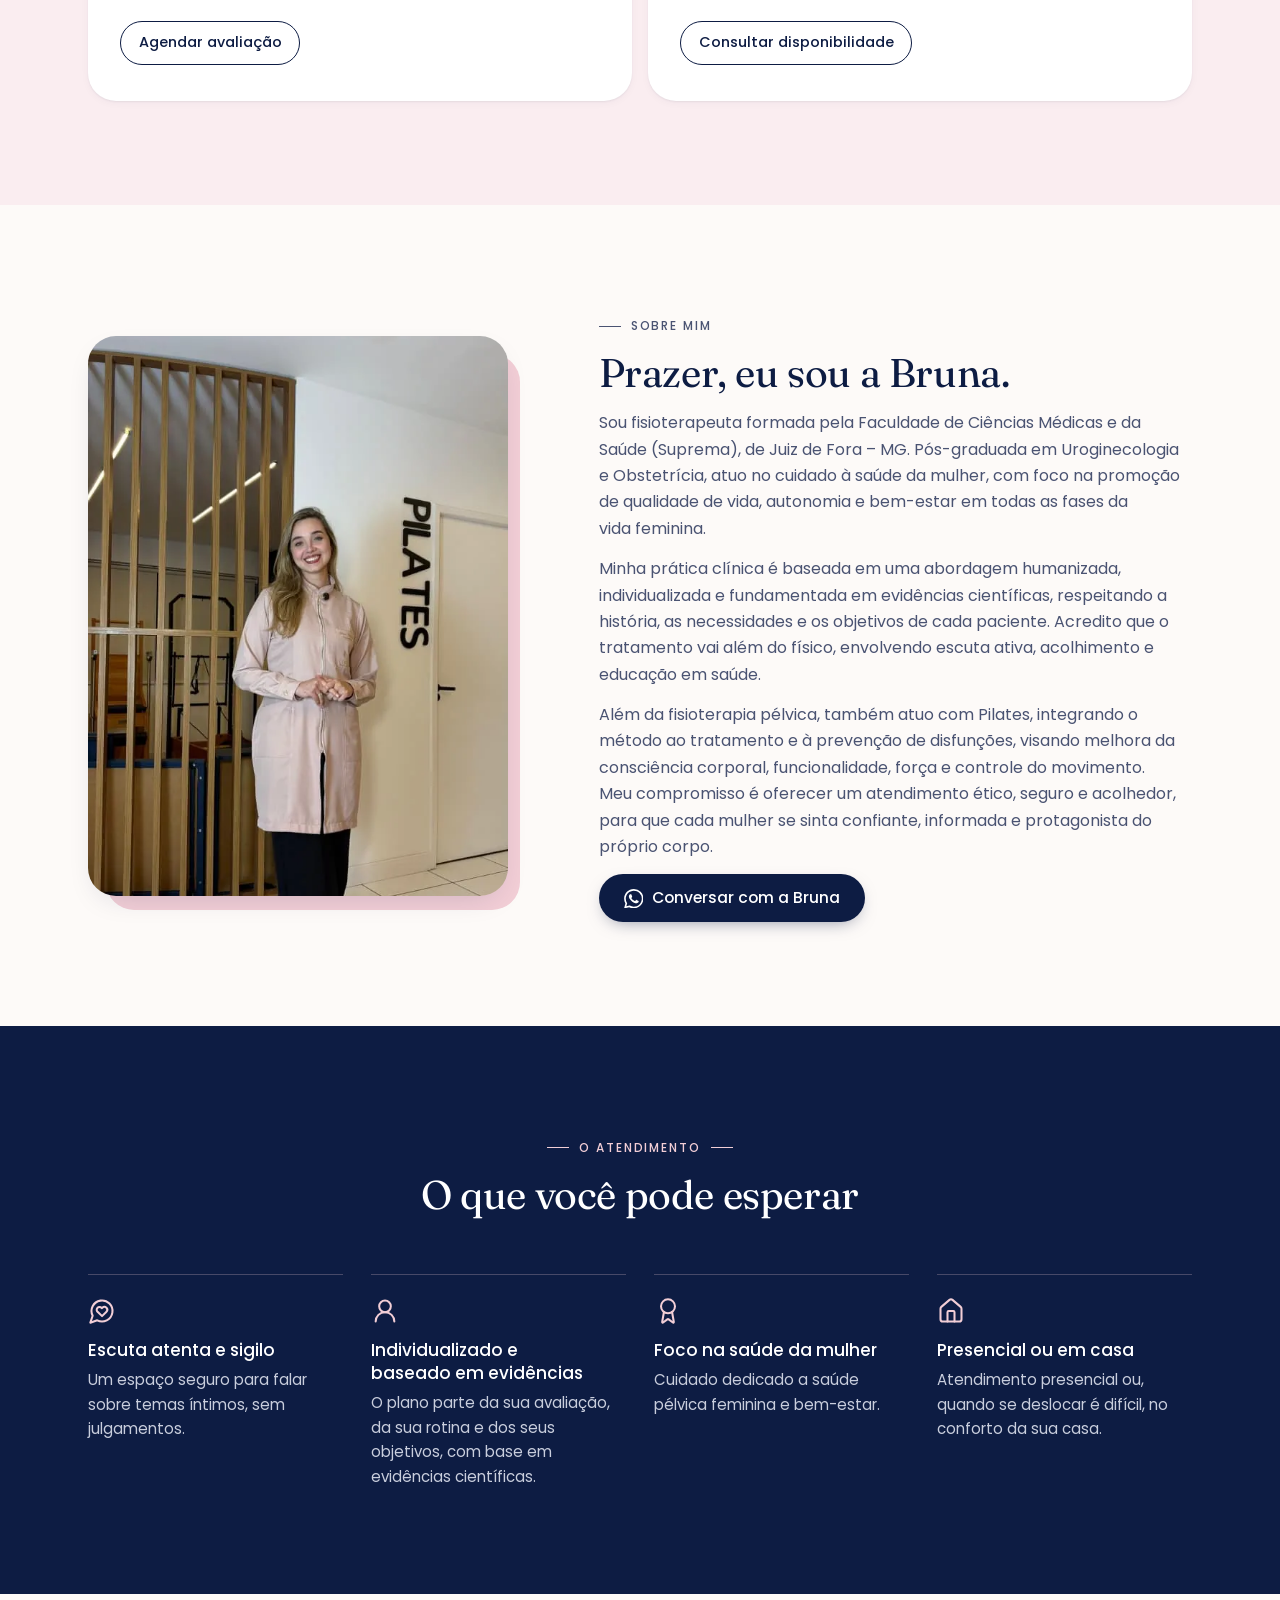
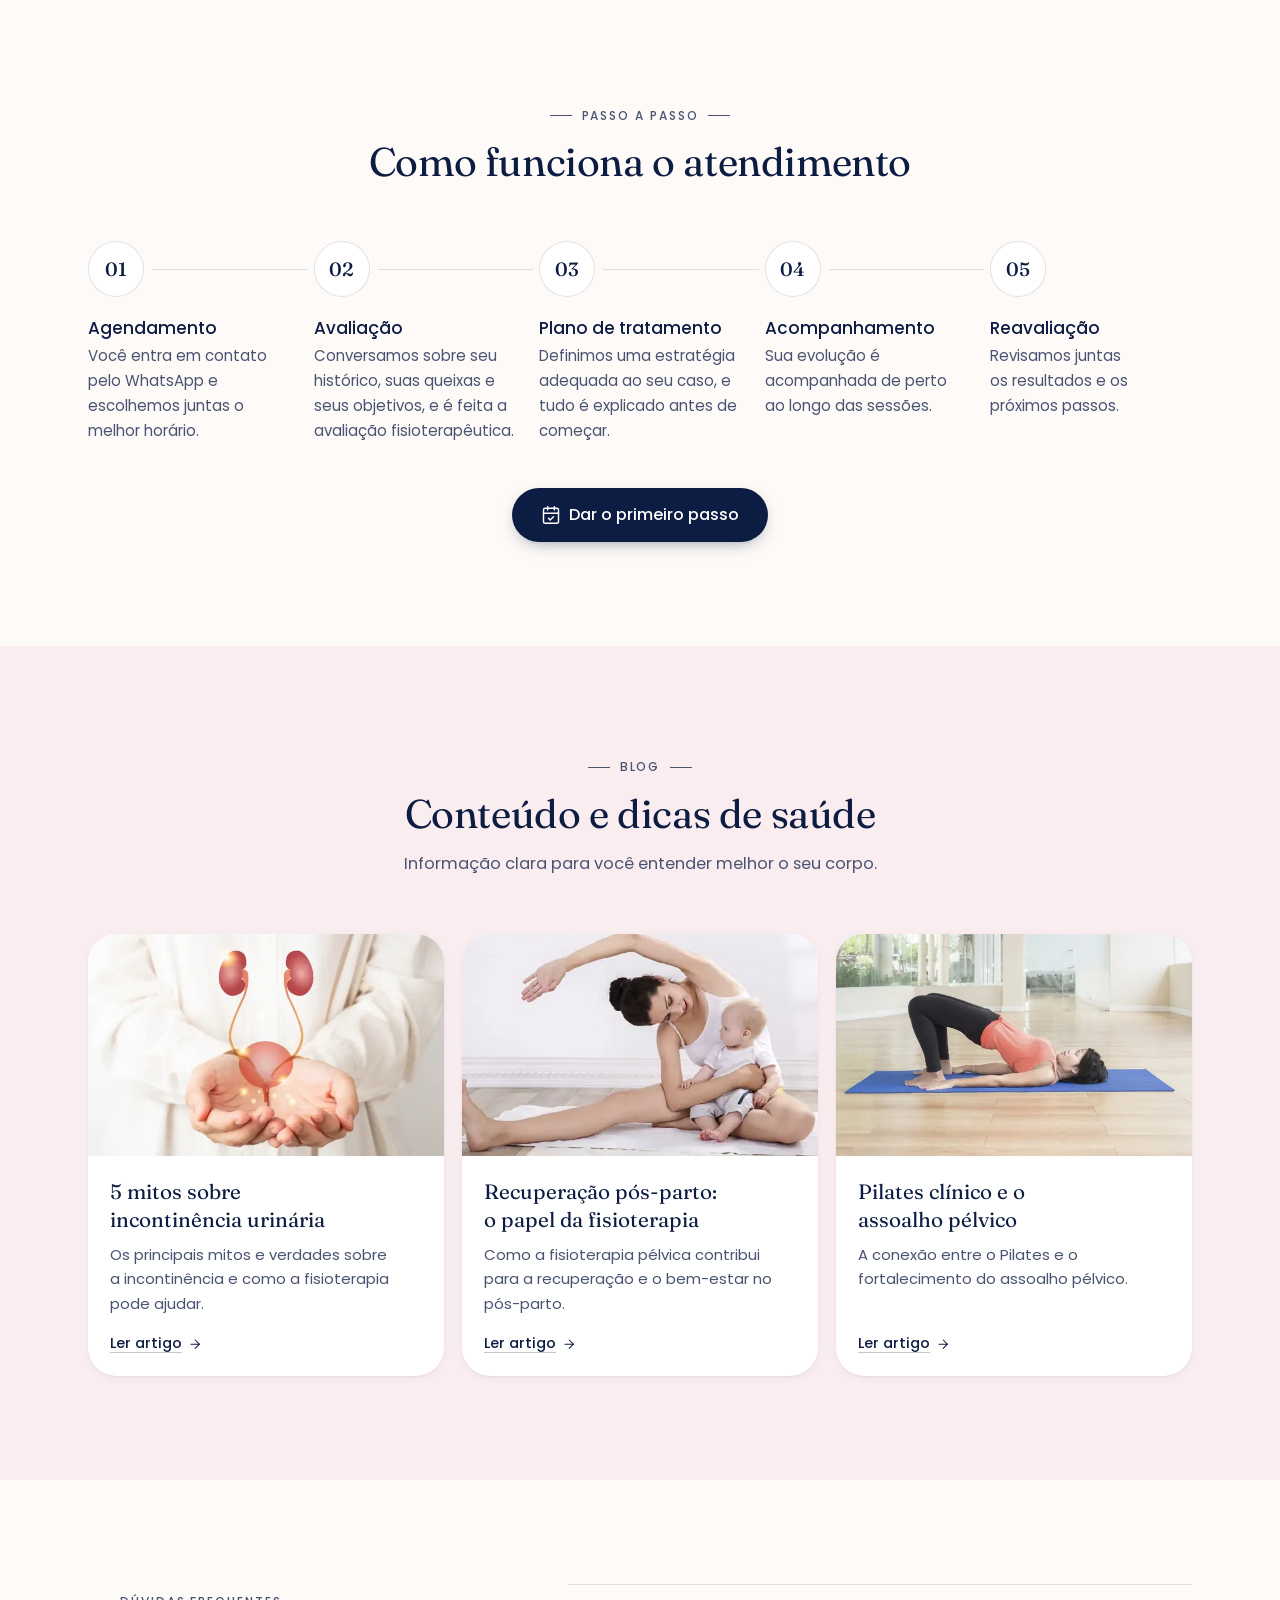
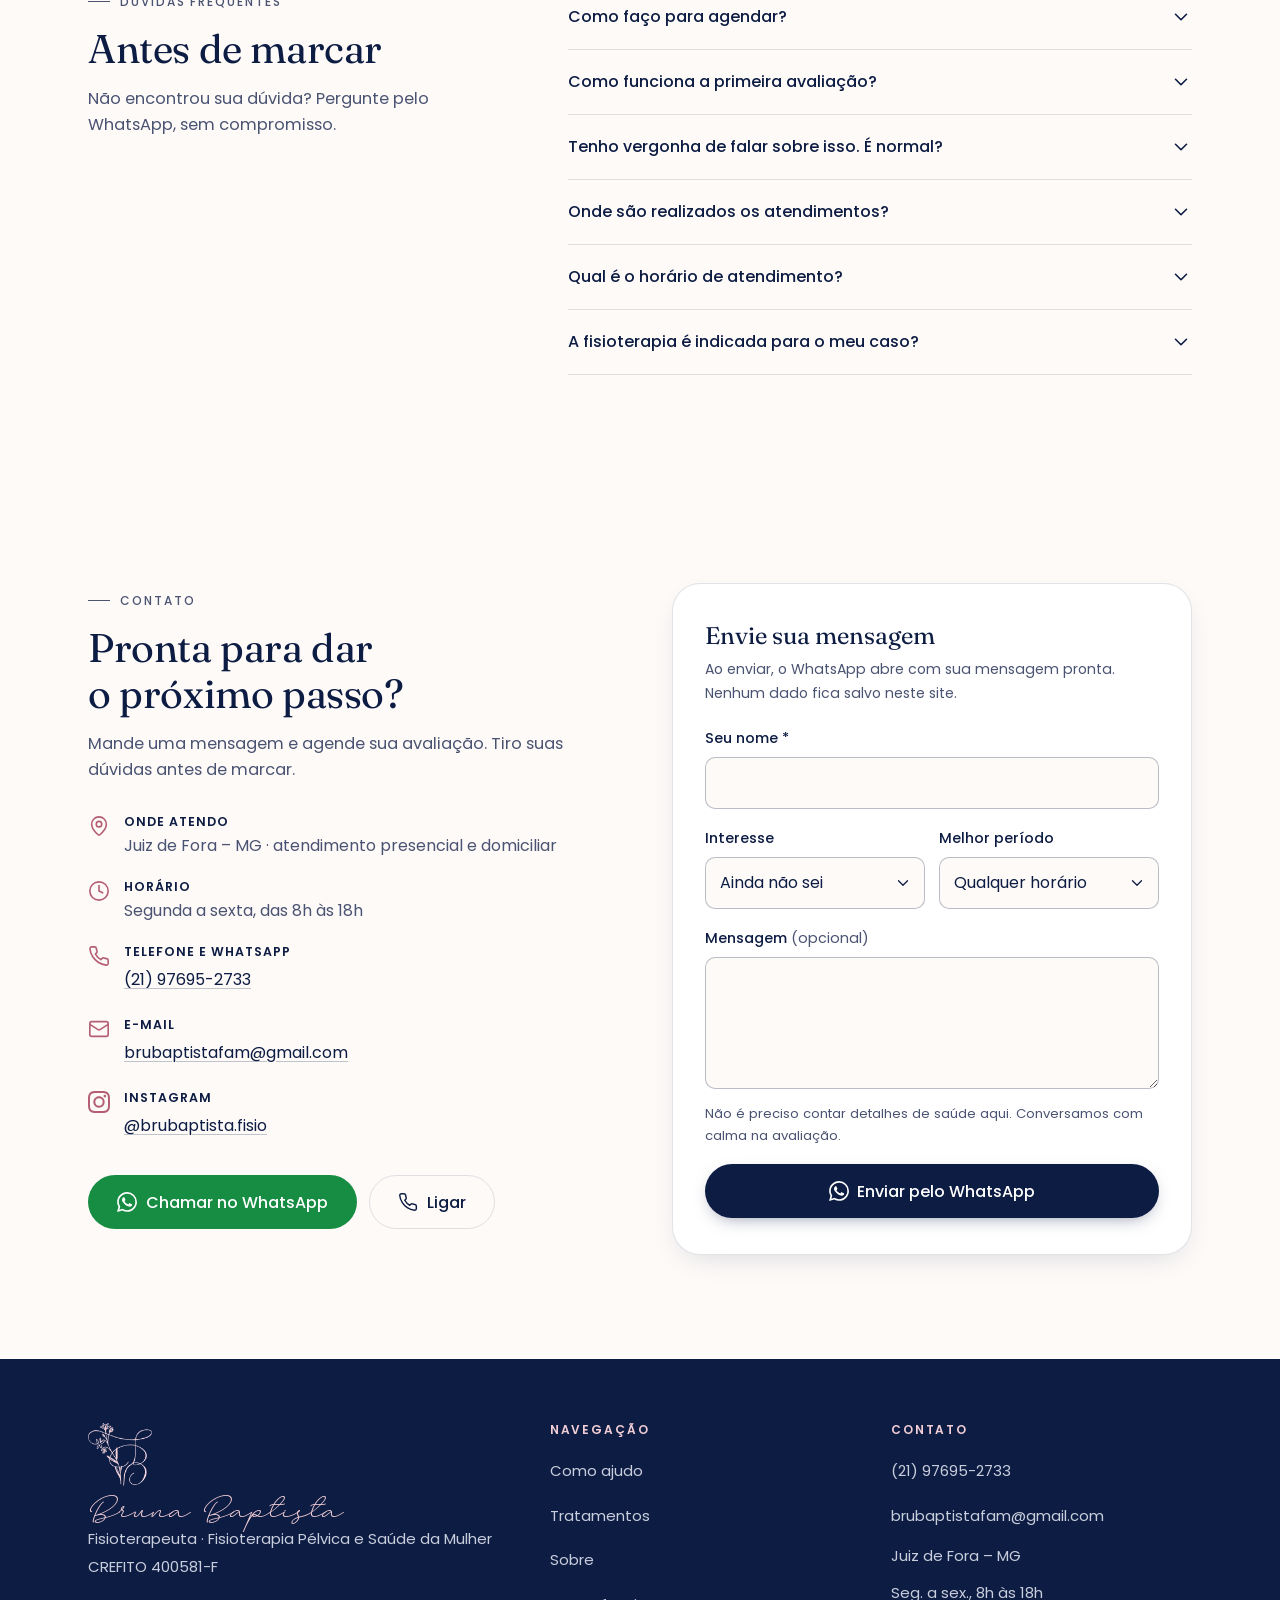
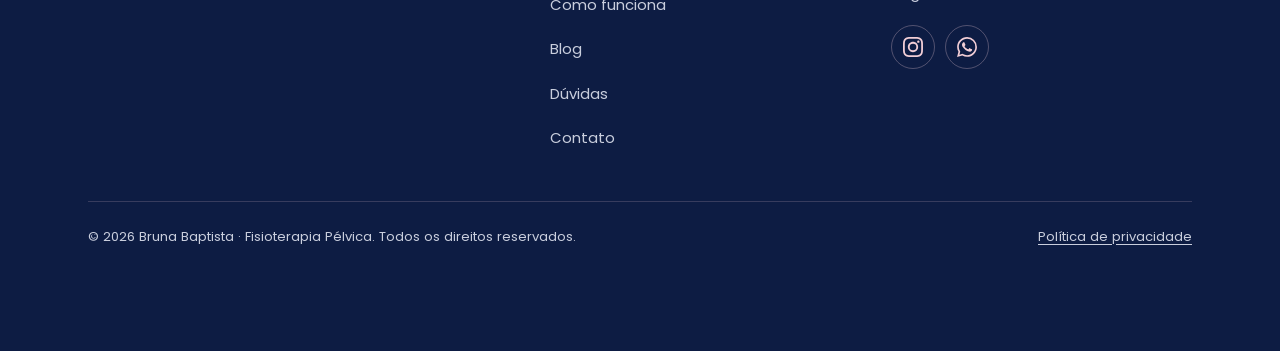
==== commit dfe2a47f: "Ajusta textos, cards de condições e estilo do hero e dos artigos - Home: novo título e texto do hero" ====
--- a/index.html
+++ b/index.html
@@ -1,4 +1,4 @@
-<!DOCTYPE html>
+    <!DOCTYPE html>
 <html lang="pt-BR">
 <head>
     <meta charset="UTF-8">
@@ -163,17 +163,17 @@
             <div class="container hero-inner">
                 <div class="hero-text">
                     <p class="eyebrow">Fisioterapia pélvica · <span class="nowrap">Juiz de Fora – MG</span></p>
-                    <h1 id="hero-title">Cuidado especializado para a saúde pélvica da mulher, <em>em cada fase da vida.</em></h1>
+                    <h1 id="hero-title">Cuidado especializado e saúde pélvica, <em>em cada fase da vida.</em></h1>
                     <p class="hero-lead">
-                        Atendimento individualizado e acolhedor para incontinência urinária, recuperação pós-parto,
-                        prolapso e disfunções sexuais, presencial ou no conforto da sua casa.
+                        Atendimento individualizado e acolhedor, com escuta atenta e um plano de tratamento
+                        pensado para você.
                     </p>
                     <div class="btn-group">
                         <a href="https://wa.me/5521976952733" class="btn btn-primary btn-lg" data-wa target="_blank" rel="noopener">
                             <svg class="icon" aria-hidden="true"><use href="#i-whatsapp"/></svg>
                             Agendar avaliação
                         </a>
-                        <a href="#como-ajudo" class="btn btn-ghost btn-lg">
+                        <a href="#como-ajudo" class="btn btn-primary btn-lg">
                             Ver como posso ajudar
                             <svg class="icon" aria-hidden="true"><use href="#i-arrow-down"/></svg>
                         </a>
@@ -240,9 +240,15 @@
                 <ul class="condition-grid">
                     <li class="condition reveal">
                         <span class="condition-icon"><svg class="icon" aria-hidden="true"><use href="#i-droplets"/></svg></span>
-                        <h3>Perda de urina</h3>
+                        <h3>Incontinência Urinária</h3>
                         <p>Escapes ao tossir, espirrar, rir, pegar peso ou fazer exercício, ou vontade urgente de ir ao banheiro.</p>
                         <a href="#fisioterapia-pelvica" class="link-arrow">Fisioterapia pélvica <svg class="icon" aria-hidden="true"><use href="#i-arrow-right"/></svg></a>
+                    </li>
+                    <li class="condition reveal">
+                        <span class="condition-icon"><svg class="icon" aria-hidden="true"><use href="#i-hand-heart"/></svg></span>
+                        <h3>Acompanhamento na gestação</h3>
+                        <p>Preparar o corpo para as mudanças da gravidez e para o parto, com mais conforto e segurança em cada etapa.</p>
+                        <a href="#saude-da-mulher" class="link-arrow">Saúde da mulher <svg class="icon" aria-hidden="true"><use href="#i-arrow-right"/></svg></a>
                     </li>
                     <li class="condition reveal">
                         <span class="condition-icon"><svg class="icon" aria-hidden="true"><use href="#i-baby"/></svg></span>
@@ -264,16 +270,11 @@
                     </li>
                     <li class="condition reveal">
                         <span class="condition-icon"><svg class="icon" aria-hidden="true"><use href="#i-flower-2"/></svg></span>
-                        <h3>Assoalho pélvico e postura</h3>
+                        <h3>Fortalecimento do Assoalho Pélvico</h3>
                         <p>Vontade de fortalecer a musculatura pélvica e melhorar a postura e a flexibilidade.</p>
                         <a href="#pilates-clinico" class="link-arrow">Pilates clínico <svg class="icon" aria-hidden="true"><use href="#i-arrow-right"/></svg></a>
                     </li>
-                    <li class="condition reveal">
-                        <span class="condition-icon"><svg class="icon" aria-hidden="true"><use href="#i-accessibility"/></svg></span>
-                        <h3>Dificuldade para se deslocar</h3>
-                        <p>No pós-parto ou com mobilidade reduzida, o atendimento pode acontecer na sua casa.</p>
-                        <a href="#atendimento-domiciliar" class="link-arrow">Atendimento domiciliar <svg class="icon" aria-hidden="true"><use href="#i-arrow-right"/></svg></a>
-                    </li>
+                    
                 </ul>
 
                 <p class="disclaimer">
@@ -309,7 +310,7 @@
                         <h3>Saúde da Mulher</h3>
                         <p class="service-desc">Acompanhamento fisioterapêutico nas diferentes fases da vida feminina.</p>
                         <dl class="service-facts">
-                            <div><dt>Para quem</dt><dd>Mulheres que desejam cuidar da saúde pélvica e do bem-estar, inclusive no pós-parto.</dd></div>
+                            <div><dt>Para quem</dt><dd>Mulheres que desejam cuidar da saúde pélvica e do bem-estar, inclusive na gestação e no pós parto.</dd></div>
                             <div><dt>Objetivo</dt><dd>Promover bem-estar e qualidade de vida, respeitando o momento de cada mulher.</dd></div>
                         </dl>
                         <a href="https://wa.me/5521976952733" class="btn btn-outline btn-sm" data-wa="Tenho interesse em Saúde da Mulher." target="_blank" rel="noopener">Agendar avaliação</a>
@@ -320,7 +321,7 @@
                         <h3>Pilates Clínico</h3>
                         <p class="service-desc">Exercícios orientados pela fisioterapeuta e adaptados às suas necessidades.</p>
                         <dl class="service-facts">
-                            <div><dt>Para quem</dt><dd>Quem busca fortalecer o assoalho pélvico e melhorar a postura e a flexibilidade.</dd></div>
+                            <div><dt>Para quem</dt><dd>Para quem busca melhorar a postura e a flexibilidade. </dd></div>
                             <div><dt>Objetivo</dt><dd>Fortalecimento muscular e postural, com movimentos seguros e acompanhados.</dd></div>
                         </dl>
                         <a href="https://wa.me/5521976952733" class="btn btn-outline btn-sm" data-wa="Tenho interesse em Pilates Clínico." target="_blank" rel="noopener">Agendar avaliação</a>
@@ -372,11 +373,7 @@
                     </p>
                     <!-- PREENCHER (opcional): tempo de experiência e cursos complementares -->
 
-                    <ul class="credentials">
-                        <li><svg class="icon" aria-hidden="true"><use href="#i-graduation-cap"/></svg> Graduação em Fisioterapia · Suprema, Juiz de Fora</li>
-                        <li><svg class="icon" aria-hidden="true"><use href="#i-award"/></svg> Pós-graduação em Uroginecologia e Obstetrícia</li>
-                        <li><svg class="icon" aria-hidden="true"><use href="#i-shield-check"/></svg> CREFITO 400581-F</li>
-                    </ul>
+                    
 
                     <a href="https://wa.me/5521976952733" class="btn btn-primary" data-wa target="_blank" rel="noopener">
                         <svg class="icon" aria-hidden="true"><use href="#i-whatsapp"/></svg>
@@ -407,7 +404,7 @@
                     <li class="feature reveal">
                         <svg class="icon" aria-hidden="true"><use href="#i-award"/></svg>
                         <h3>Foco na saúde da mulher</h3>
-                        <p>Pós-graduação em Uroginecologia e Obstetrícia, dedicada à saúde pélvica feminina.</p>
+                        <p>Cuidado dedicado a saúde pélvica feminina e bem-estar.</p>
                     </li>
                     <li class="feature reveal">
                         <svg class="icon" aria-hidden="true"><use href="#i-house"/></svg>
--- a/styles.css
+++ b/styles.css
@@ -481,8 +481,8 @@
     width: max-content;
     max-width: 92%;
     padding: 12px 22px;
-    background: var(--white);
-    border: 1px solid var(--line);
+    background: var(--navy);
+    border: 1px solid var(--navy);
     border-radius: var(--radius);
     box-shadow: var(--shadow);
     text-align: center;
@@ -493,13 +493,13 @@
     font-size: clamp(0.8rem, 3.9vw, 1.05rem);
     line-height: 1.7;
     white-space: nowrap;
-    color: var(--navy);
+    color: var(--on-dark);
 }
 
 .hero-badge-meta {
     margin-top: 8px;
     font-size: 0.78rem;
-    color: var(--muted);
+    color: var(--on-dark-muted);
 }
 
 /* ---------- Indicadores de confiança ---------- */
@@ -1152,9 +1152,9 @@
 .article-container { max-width: 760px; }
 
 .article-head {
-    padding: 48px 0 36px;
+    padding: 48px 0 20px;
     background: var(--pink-soft);
-    margin-bottom: 40px;
+    margin-bottom: 24px;
 }
 
 .article-back {
@@ -1304,7 +1304,7 @@
     .condition-grid { grid-template-columns: repeat(3, 1fr); gap: 18px; }
     .post-grid { grid-template-columns: repeat(3, 1fr); }
 
-    .article-head { padding: 72px 0 48px; margin-bottom: 56px; }
+    .article-head { padding: 72px 0 28px; margin-bottom: 32px; }
     .article-cta { padding: 44px 40px; }
 
     .trust-list { grid-template-columns: repeat(4, 1fr); }
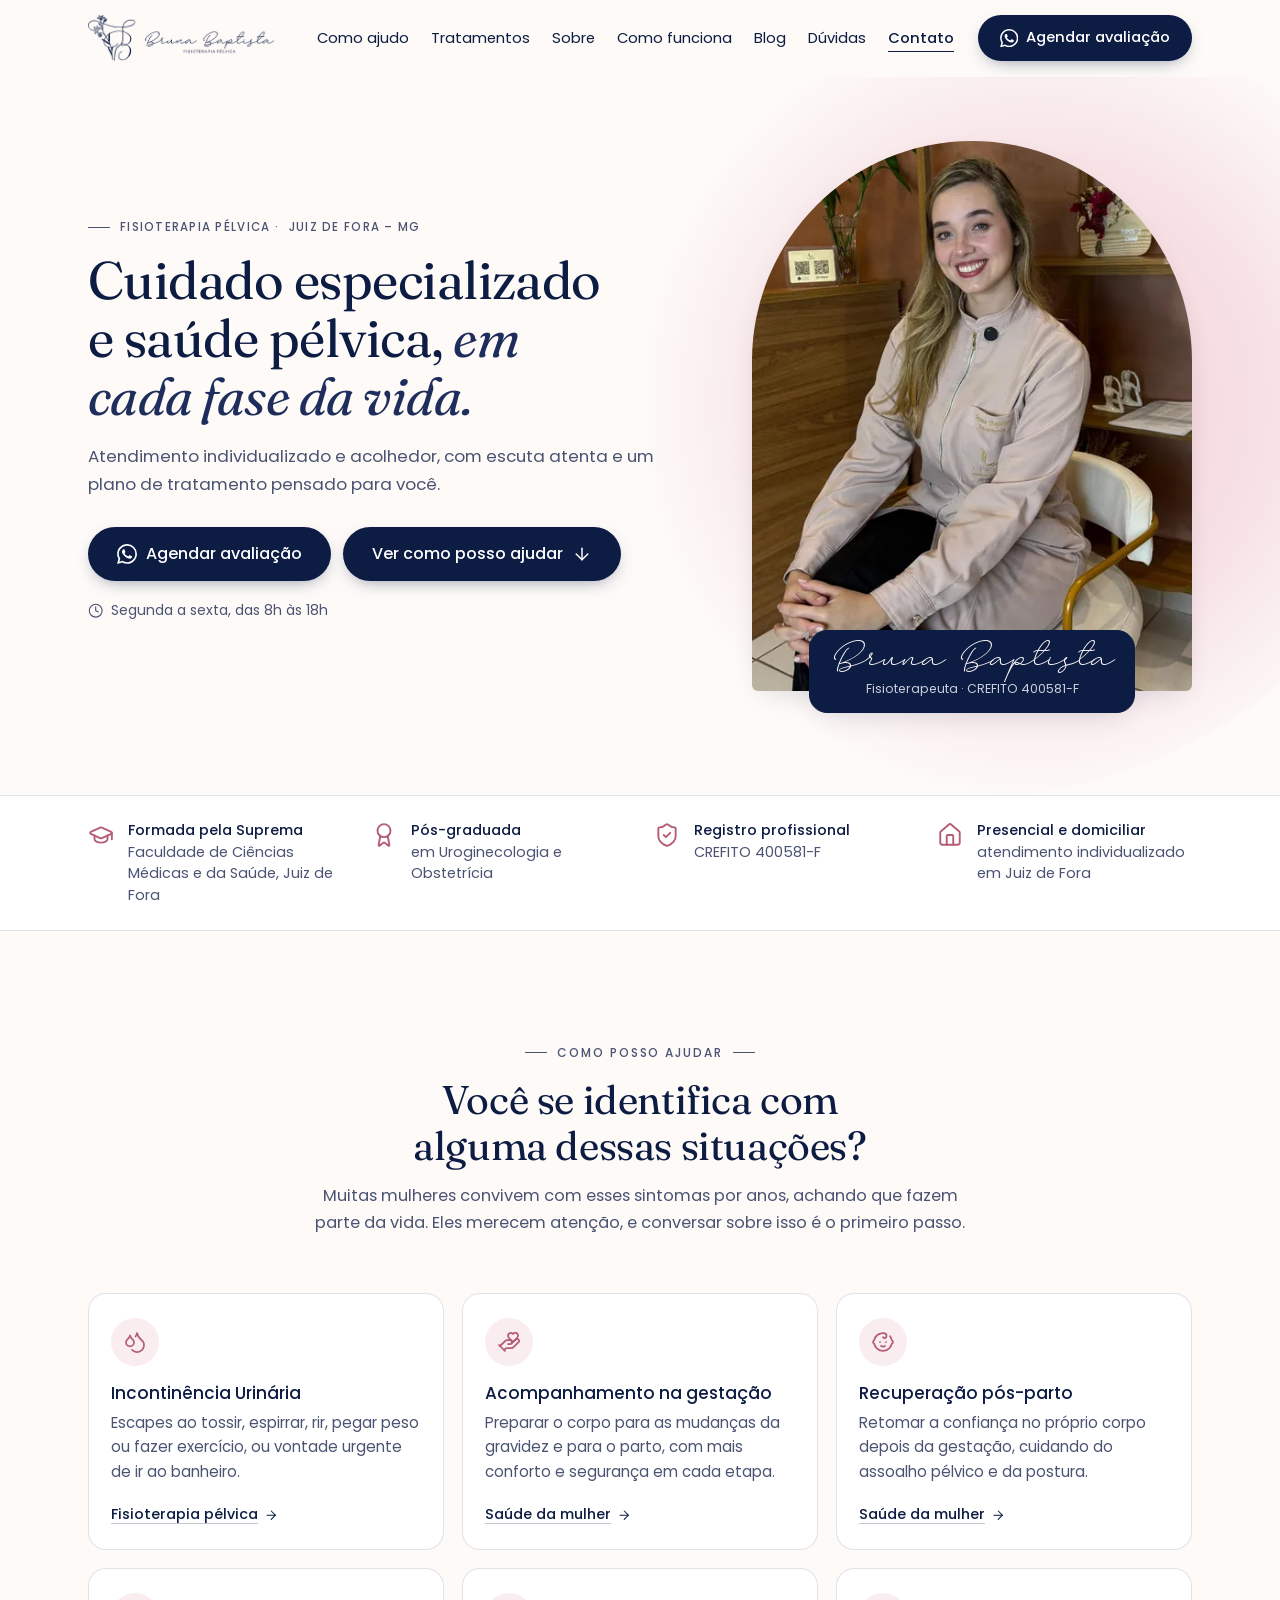
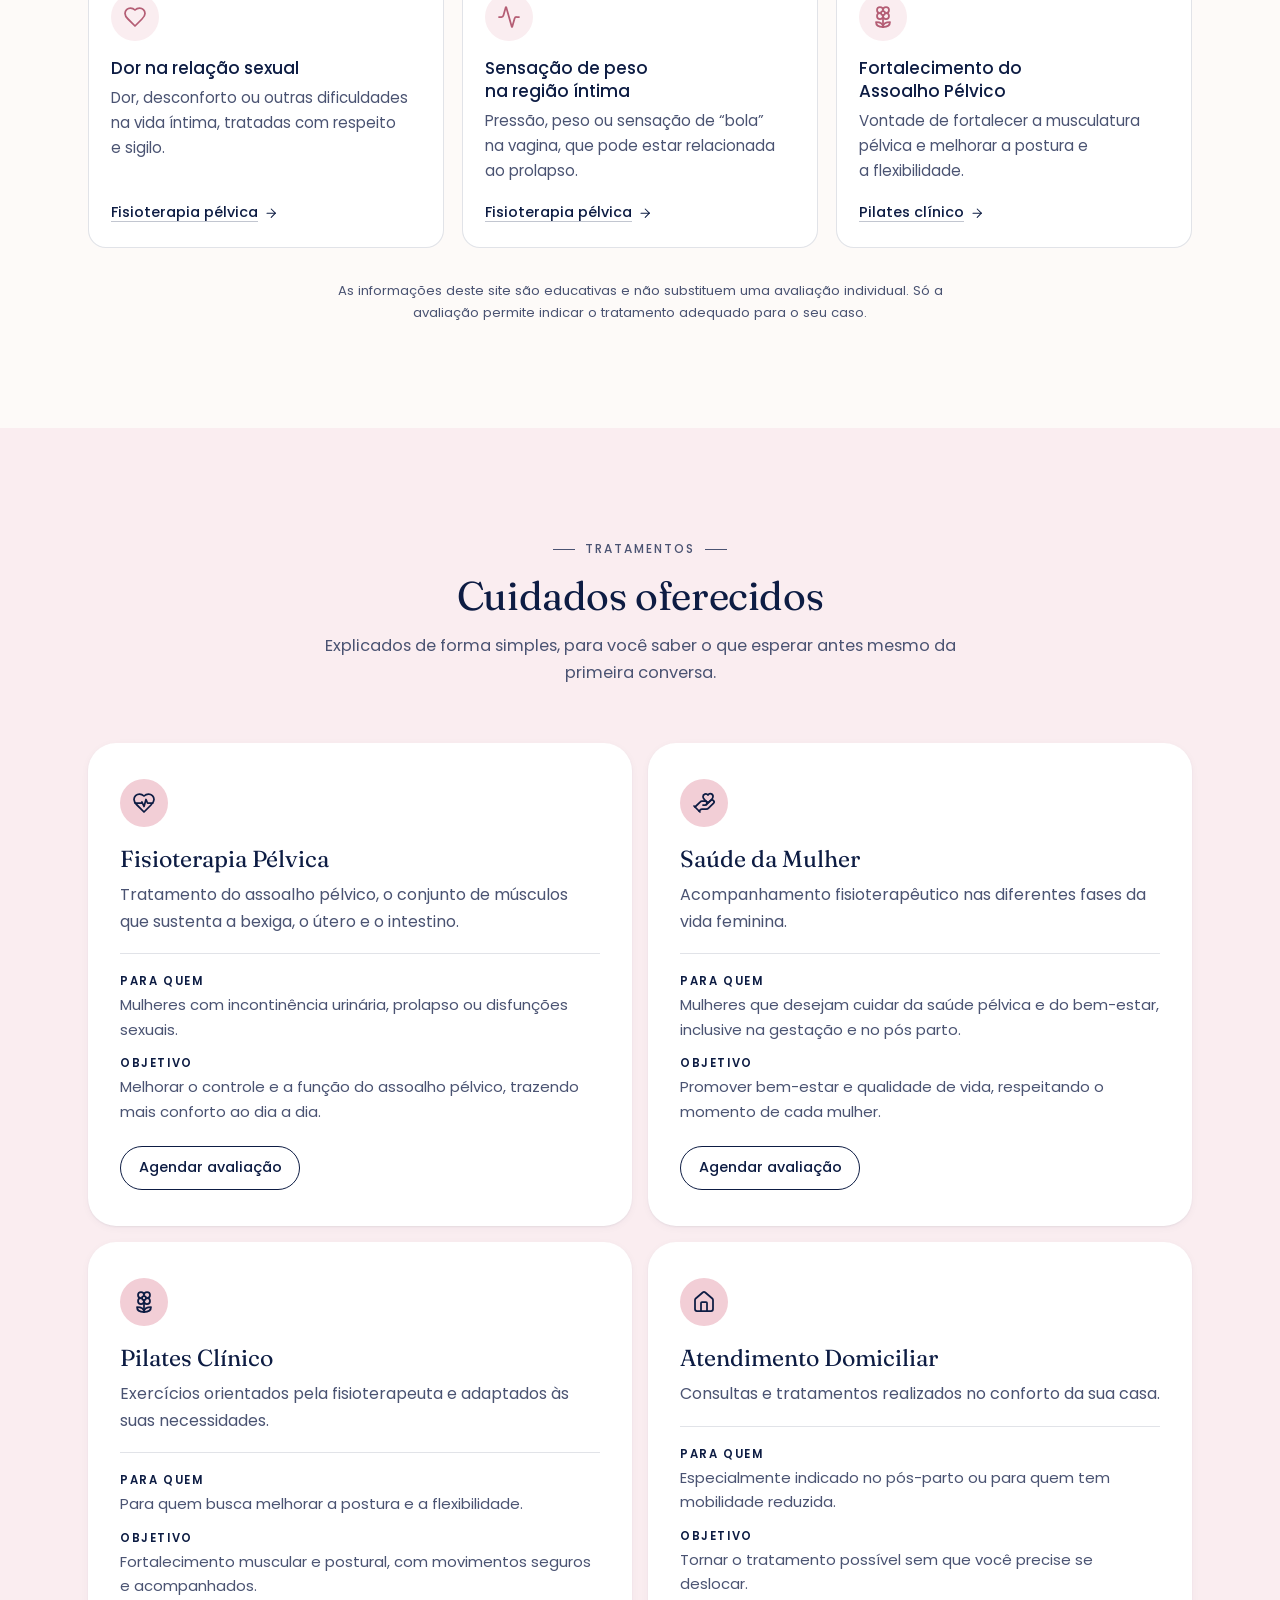
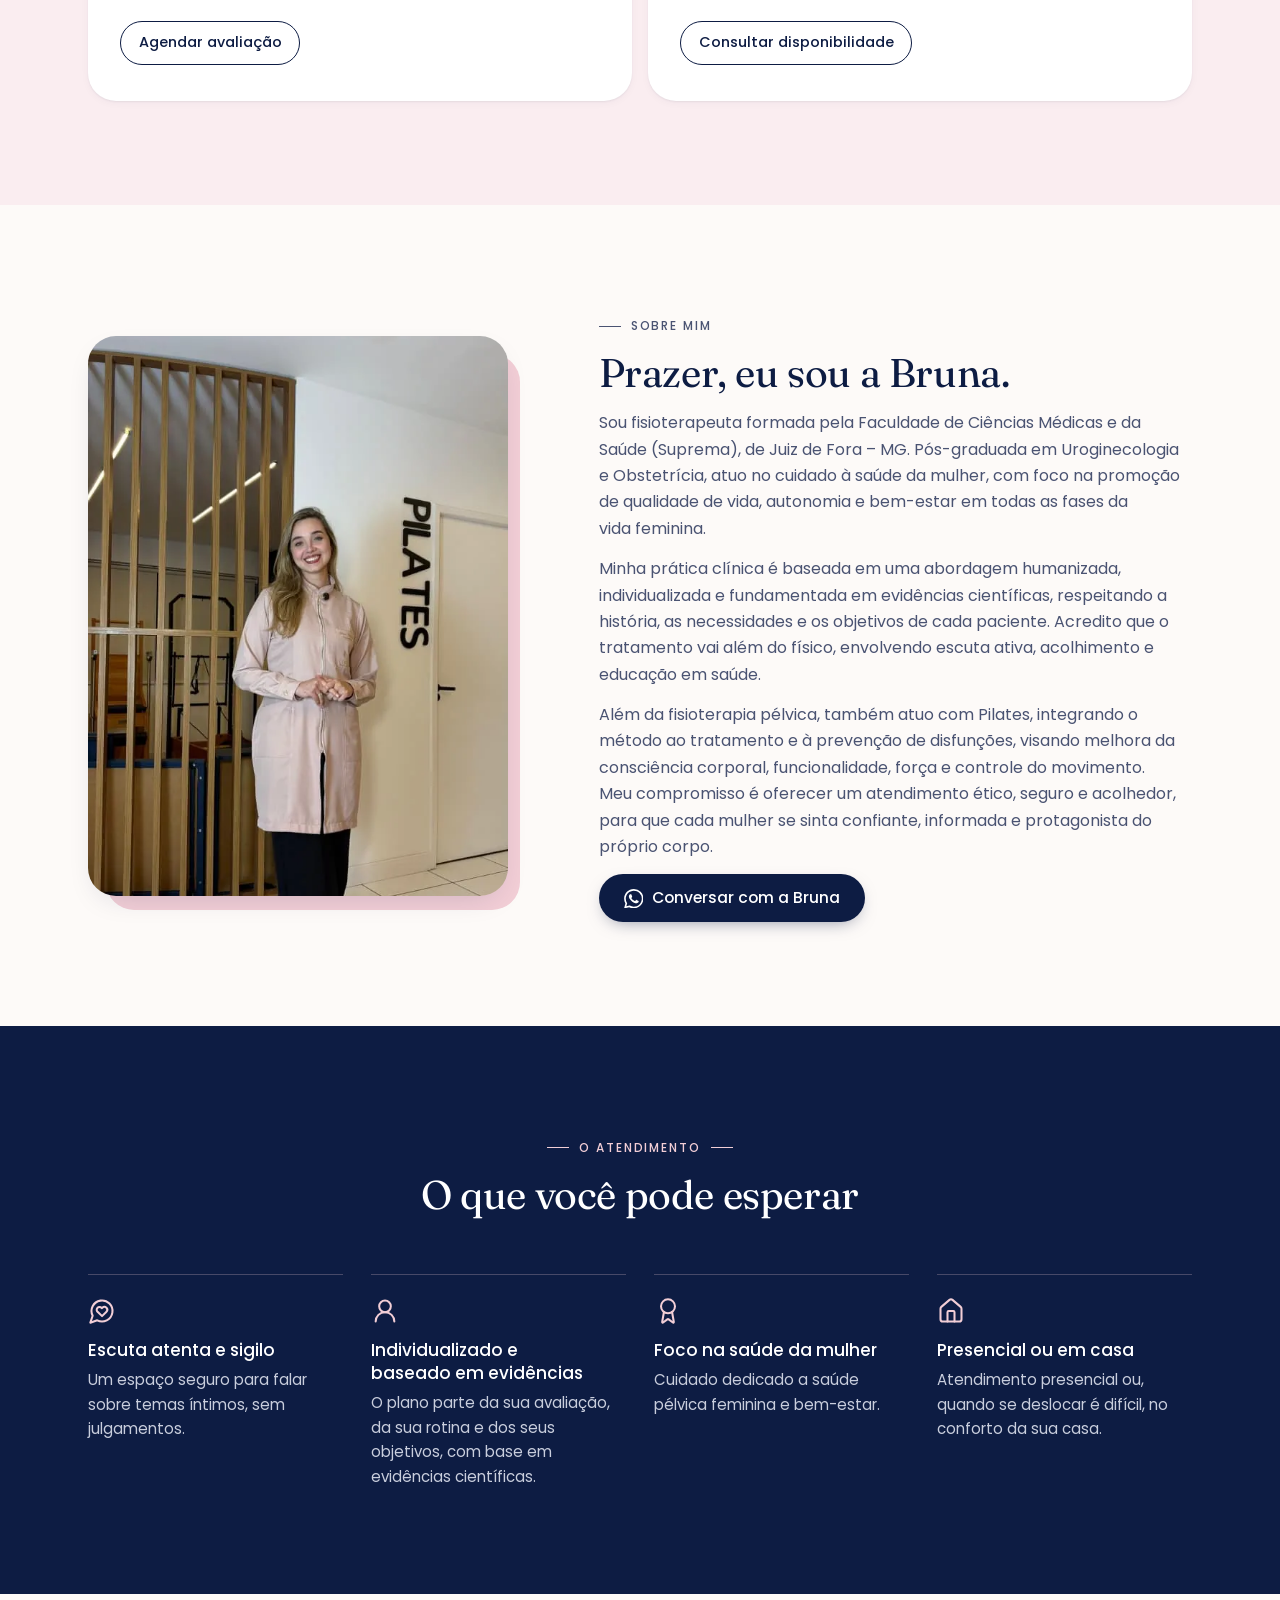
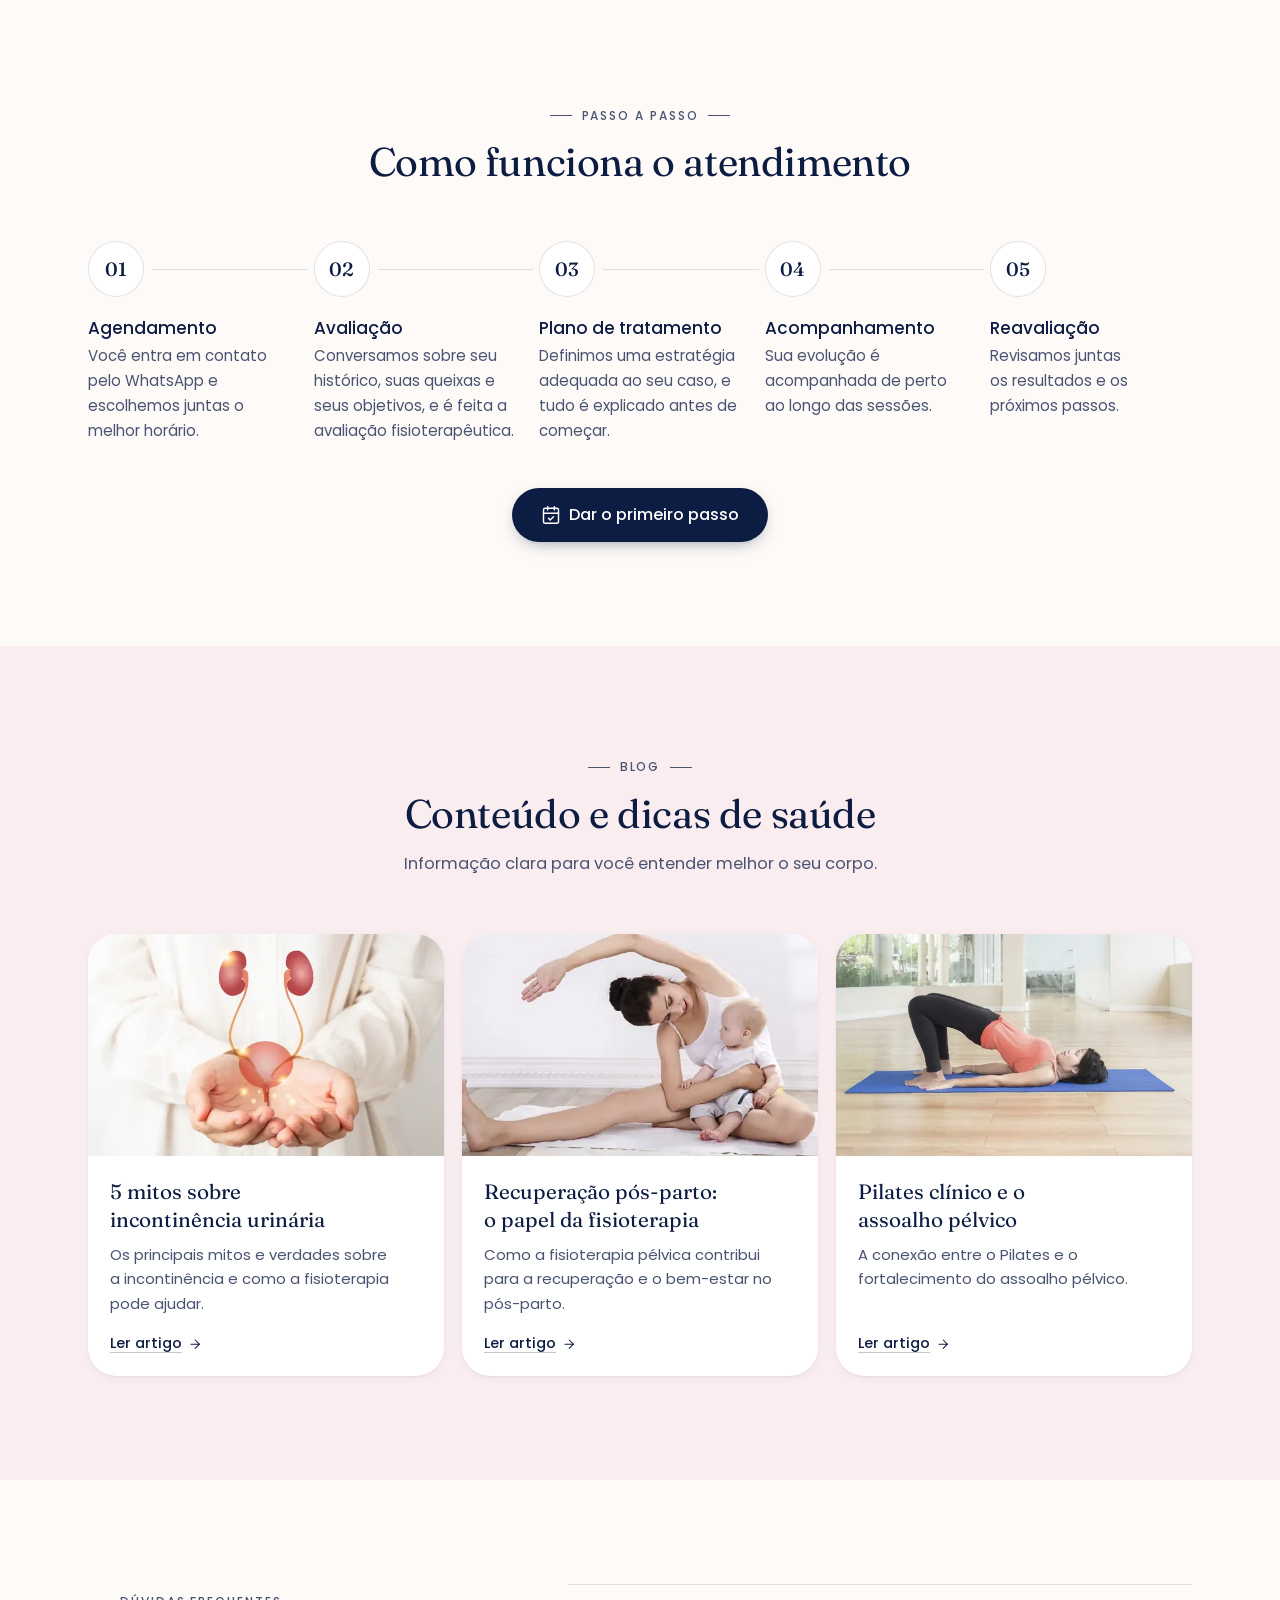
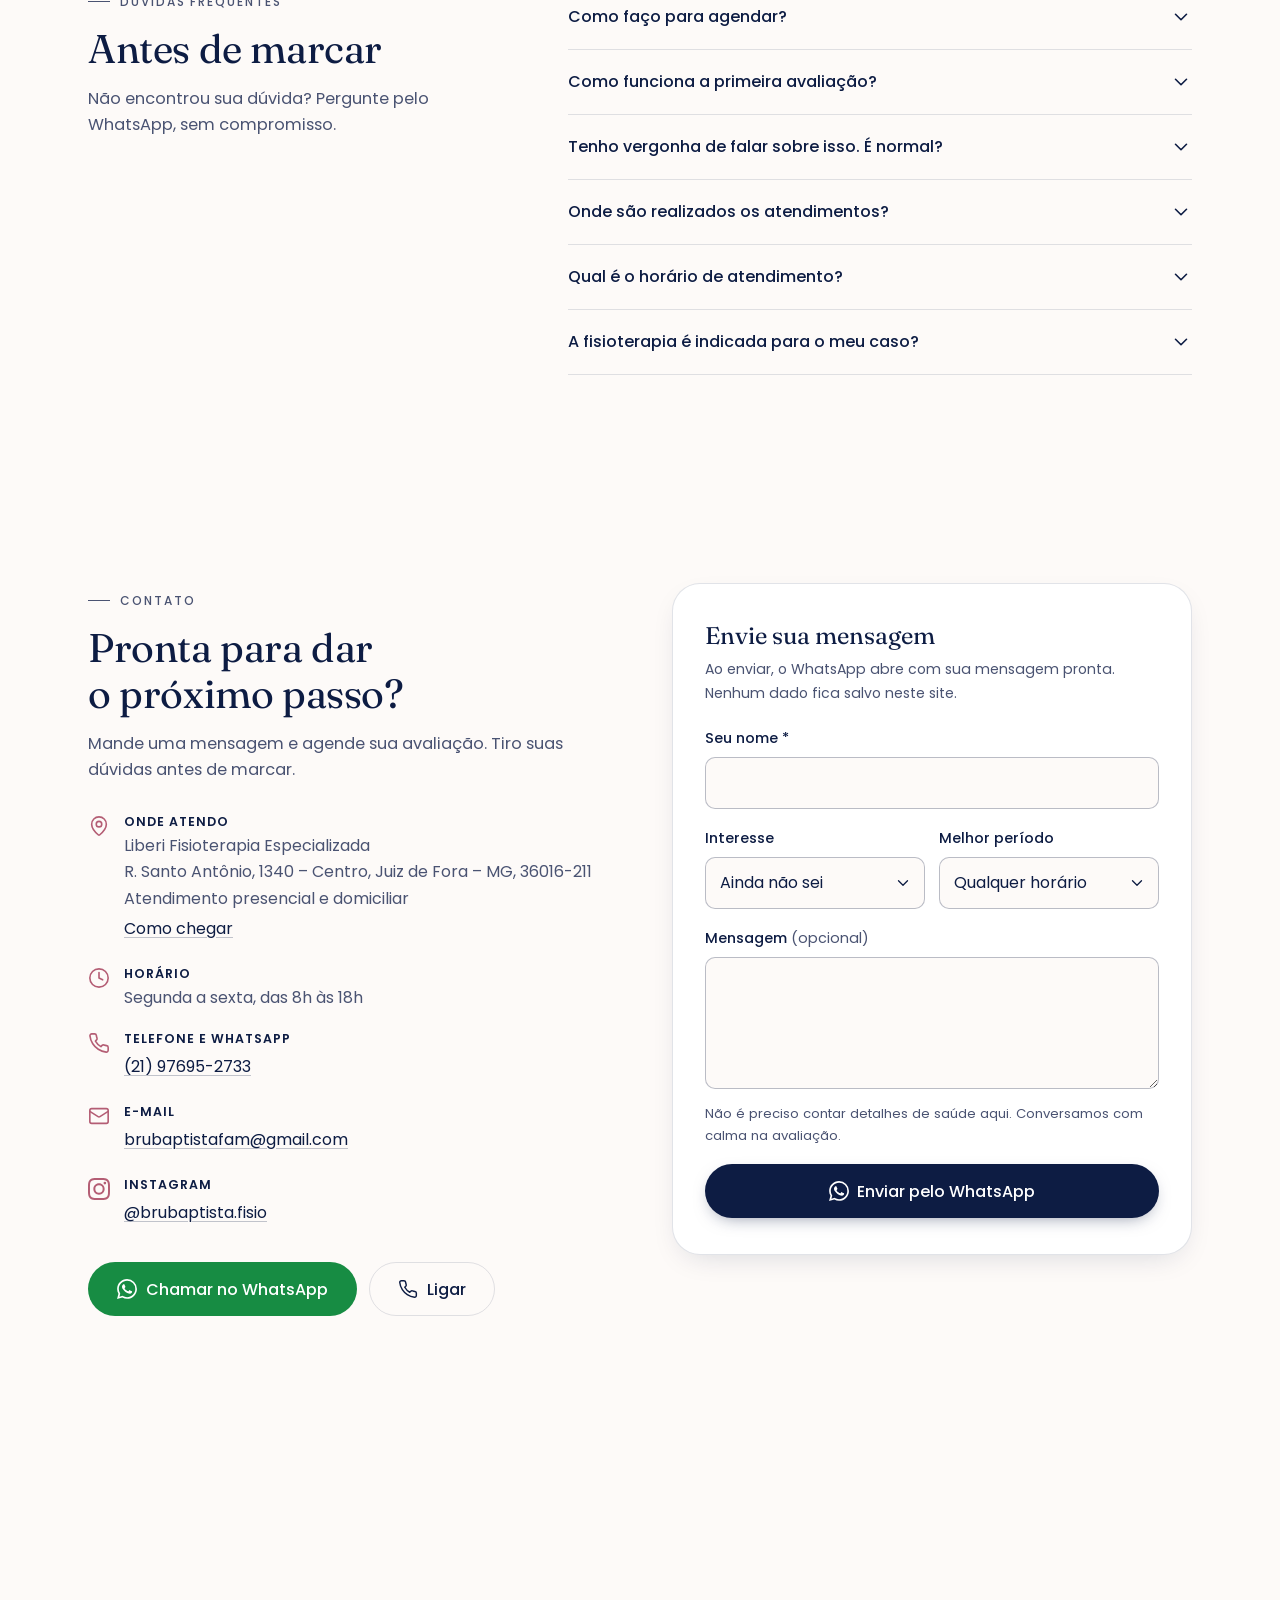
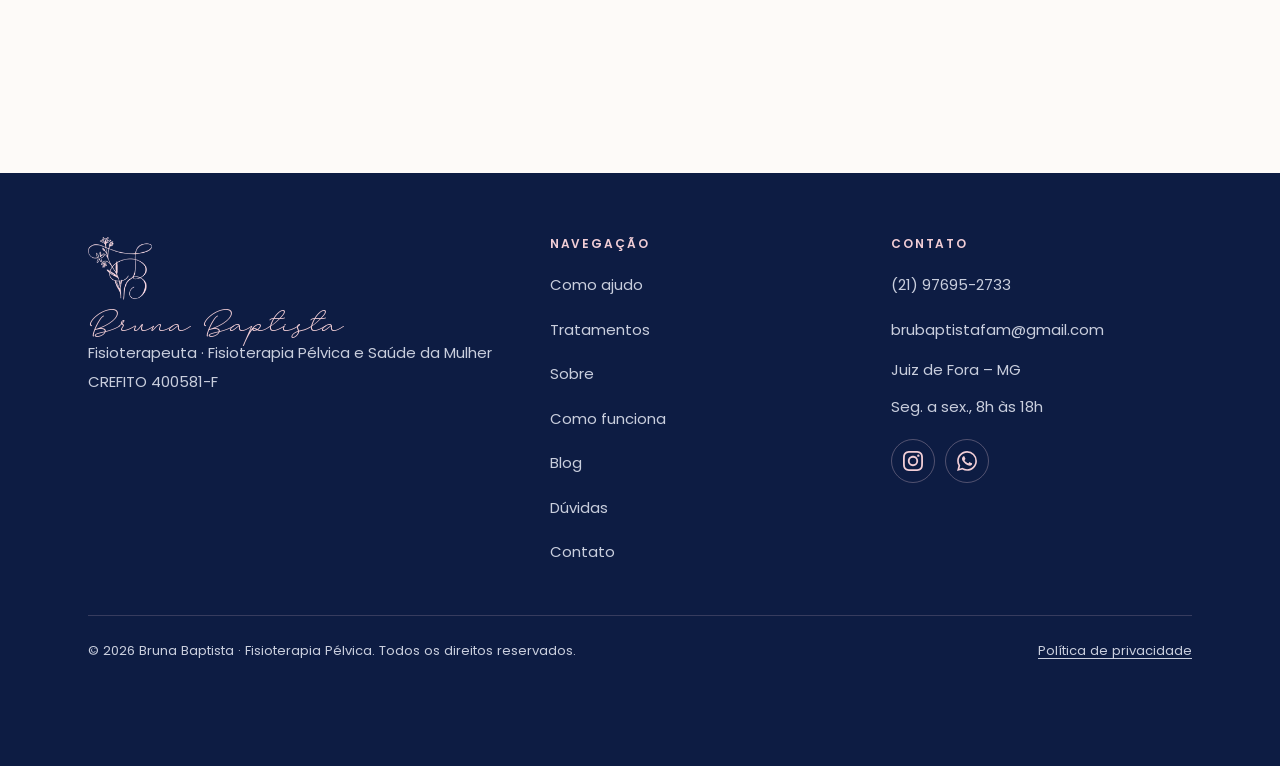
==== commit c3250143: "Adiciona endereço da clínica e mapa na seção de contato - Endereço da Liberi Fisioterapia Especializ" ====
--- a/index.html
+++ b/index.html
@@ -38,8 +38,7 @@
     <link rel="stylesheet" href="styles.css">
     <script>document.documentElement.classList.add('js');</script>
 
-    <!-- Dados estruturados (Schema.org) — somente informações confirmadas.
-         PREENCHER quando disponível: "address.streetAddress", "address.postalCode", "geo". -->
+    <!-- Dados estruturados (Schema.org) — somente informações confirmadas. -->
     <script type="application/ld+json">
     {
         "@context": "https://schema.org",
@@ -53,10 +52,13 @@
         "email": "brubaptistafam@gmail.com",
         "address": {
             "@type": "PostalAddress",
+            "streetAddress": "R. Santo Antônio, 1340 – Centro",
             "addressLocality": "Juiz de Fora",
             "addressRegion": "MG",
+            "postalCode": "36016-211",
             "addressCountry": "BR"
         },
+        "geo": { "@type": "GeoCoordinates", "latitude": -21.7656101, "longitude": -43.3501771 },
         "areaServed": { "@type": "City", "name": "Juiz de Fora" },
         "openingHoursSpecification": [{
             "@type": "OpeningHoursSpecification",
@@ -546,7 +548,7 @@
                     <details class="faq-item">
                         <summary>Onde são realizados os atendimentos?<svg class="icon" aria-hidden="true"><use href="#i-chevron-down"/></svg></summary>
                         <div class="faq-body">
-                            <p>Os atendimentos são em Juiz de Fora – MG, presencialmente ou em domicílio. Pelo WhatsApp você recebe o endereço e consulta a disponibilidade de atendimento domiciliar para o seu bairro.</p>
+                            <p>Os atendimentos são em Juiz de Fora – MG, presencialmente na Liberi Fisioterapia Especializada (R. Santo Antônio, 1340 – Centro) ou em domicílio. Pelo WhatsApp você consulta a disponibilidade de atendimento domiciliar para o seu bairro.</p>
                             <!-- PREENCHER: endereço do consultório -->
                         </div>
                     </details>
@@ -585,8 +587,13 @@
                     <ul class="info-list">
                         <li>
                             <svg class="icon" aria-hidden="true"><use href="#i-map-pin"/></svg>
-                            <div><strong>Onde atendo</strong><span>Juiz de Fora – MG · atendimento presencial e domiciliar</span></div>
-                            <!-- PREENCHER: endereço do consultório, bairro, ponto de referência, estacionamento e acessibilidade -->
+                            <div>
+                                <strong>Onde atendo</strong>
+                                <span>Liberi Fisioterapia Especializada<br>R. Santo Antônio, 1340 – Centro, Juiz de Fora – MG, 36016-211</span>
+                                <span>Atendimento presencial e domiciliar</span>
+                                <a href="https://www.google.com/maps/dir/?api=1&destination=Liberi+Fisioterapia+Especializada%2C+R.+Santo+Ant%C3%B4nio%2C+1340+-+Centro%2C+Juiz+de+Fora+-+MG" target="_blank" rel="noopener">Como chegar</a>
+                            </div>
+                            <!-- PREENCHER: ponto de referência, estacionamento e acessibilidade -->
                         </li>
                         <li>
                             <svg class="icon" aria-hidden="true"><use href="#i-clock"/></svg>
@@ -617,10 +624,9 @@
                         </a>
                     </div>
 
-                    <!-- PREENCHER: quando houver endereço fixo, incluir o mapa (carregamento sob demanda):
                     <div class="map">
-                        <iframe src="https://www.google.com/maps?q=ENDERECO+COMPLETO&output=embed" title="Mapa com a localização do consultório" loading="lazy" referrerpolicy="no-referrer-when-downgrade"></iframe>
-                    </div> -->
+                        <iframe src="https://www.google.com/maps?q=Liberi+Fisioterapia+Especializada%2C+R.+Santo+Ant%C3%B4nio%2C+1340+-+Centro%2C+Juiz+de+Fora+-+MG&z=17&hl=pt-BR&output=embed" title="Mapa com a localização da clínica: R. Santo Antônio, 1340 – Centro, Juiz de Fora" loading="lazy" referrerpolicy="no-referrer-when-downgrade" allowfullscreen></iframe>
+                    </div>
                 </div>
 
                 <div class="contact-form-wrap">
--- a/styles.css
+++ b/styles.css
@@ -884,6 +884,8 @@
     overflow-wrap: anywhere;
 }
 
+.info-list span { display: block; }
+
 .info-list a {
     display: inline-block;
     padding-block: 10px;
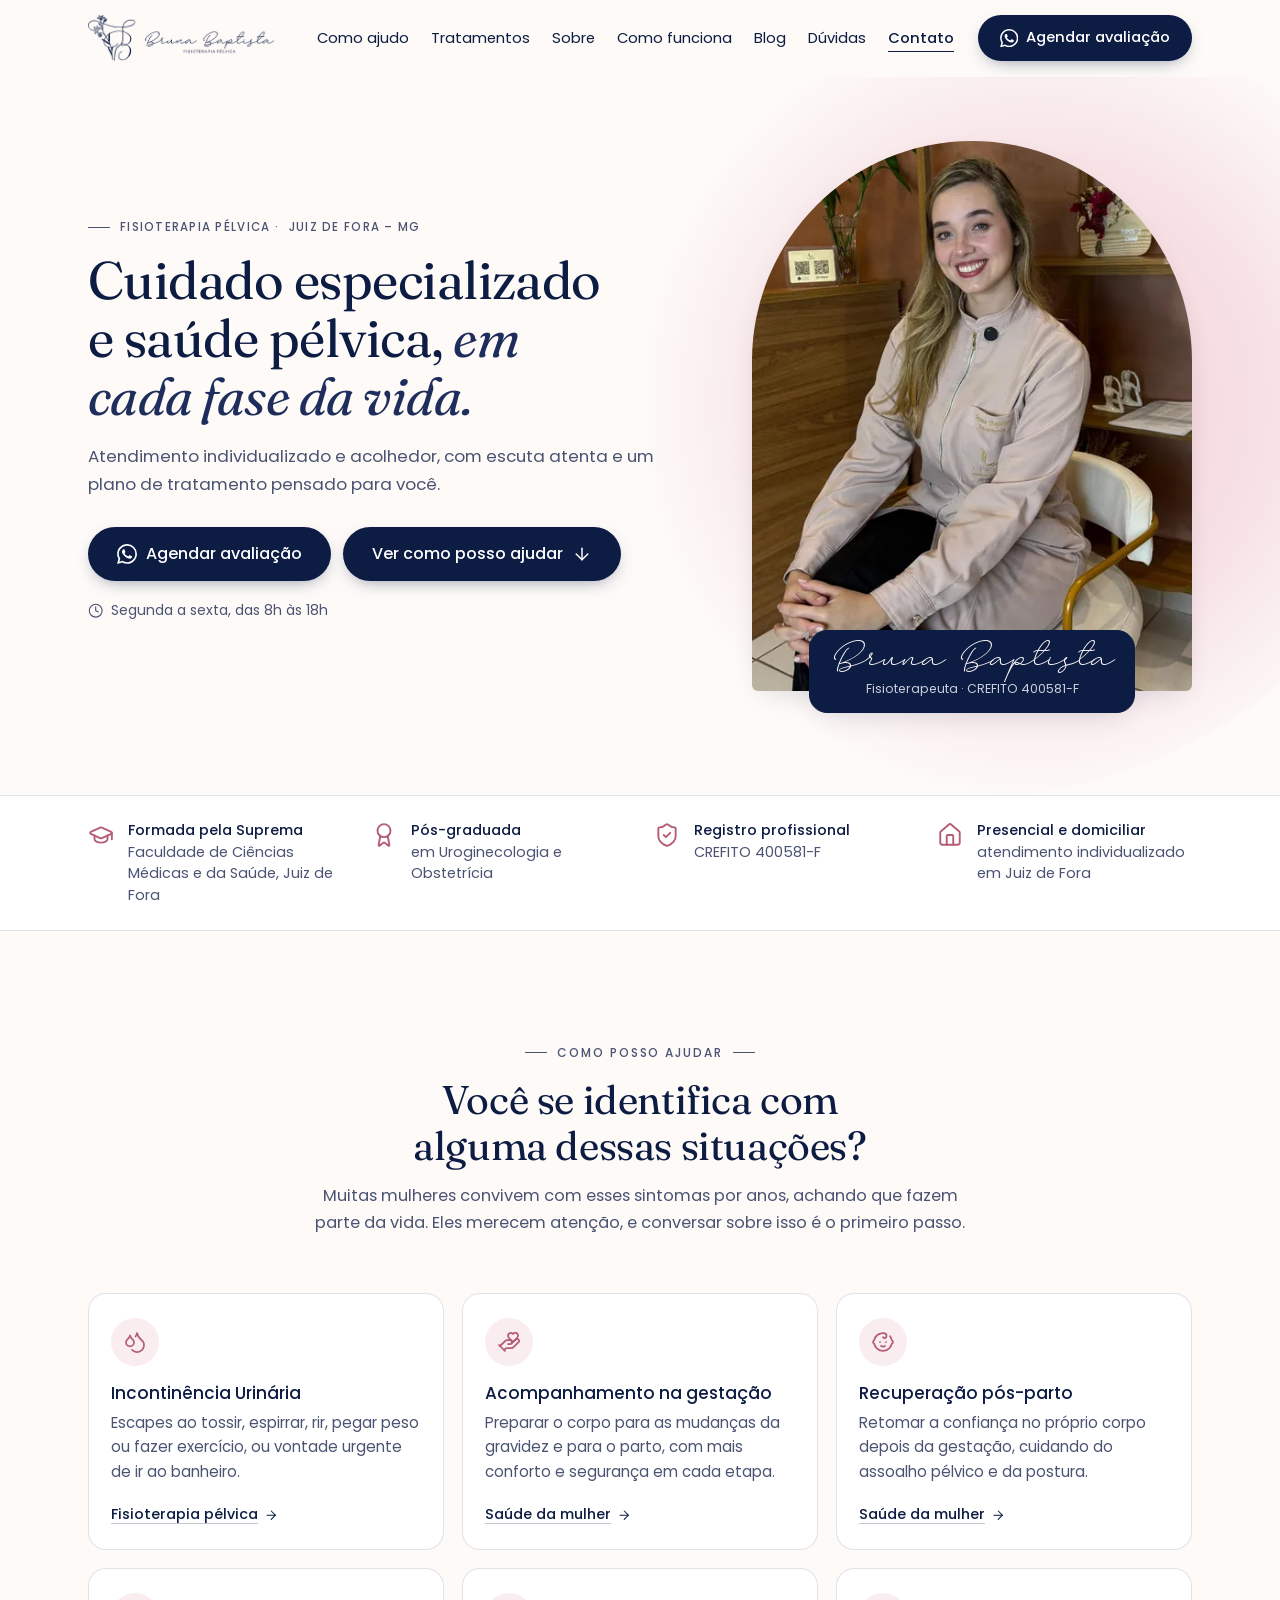
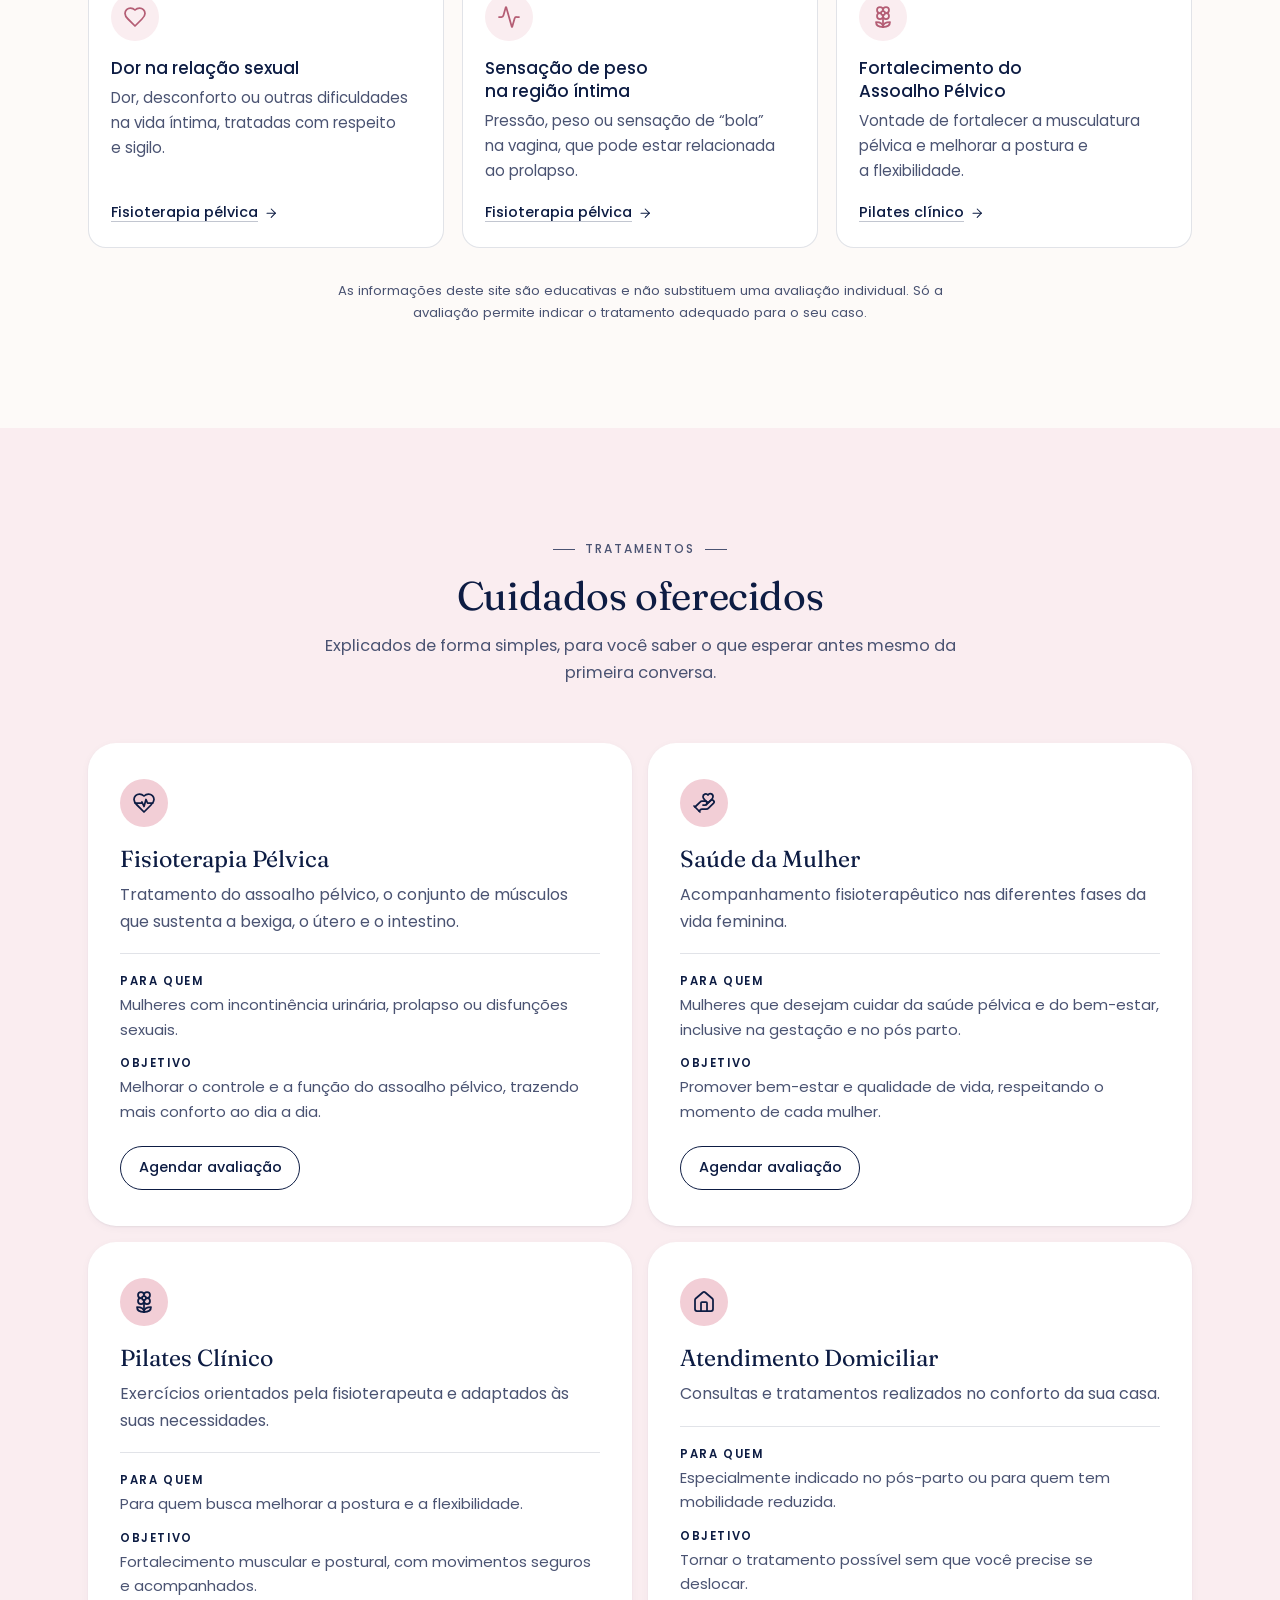
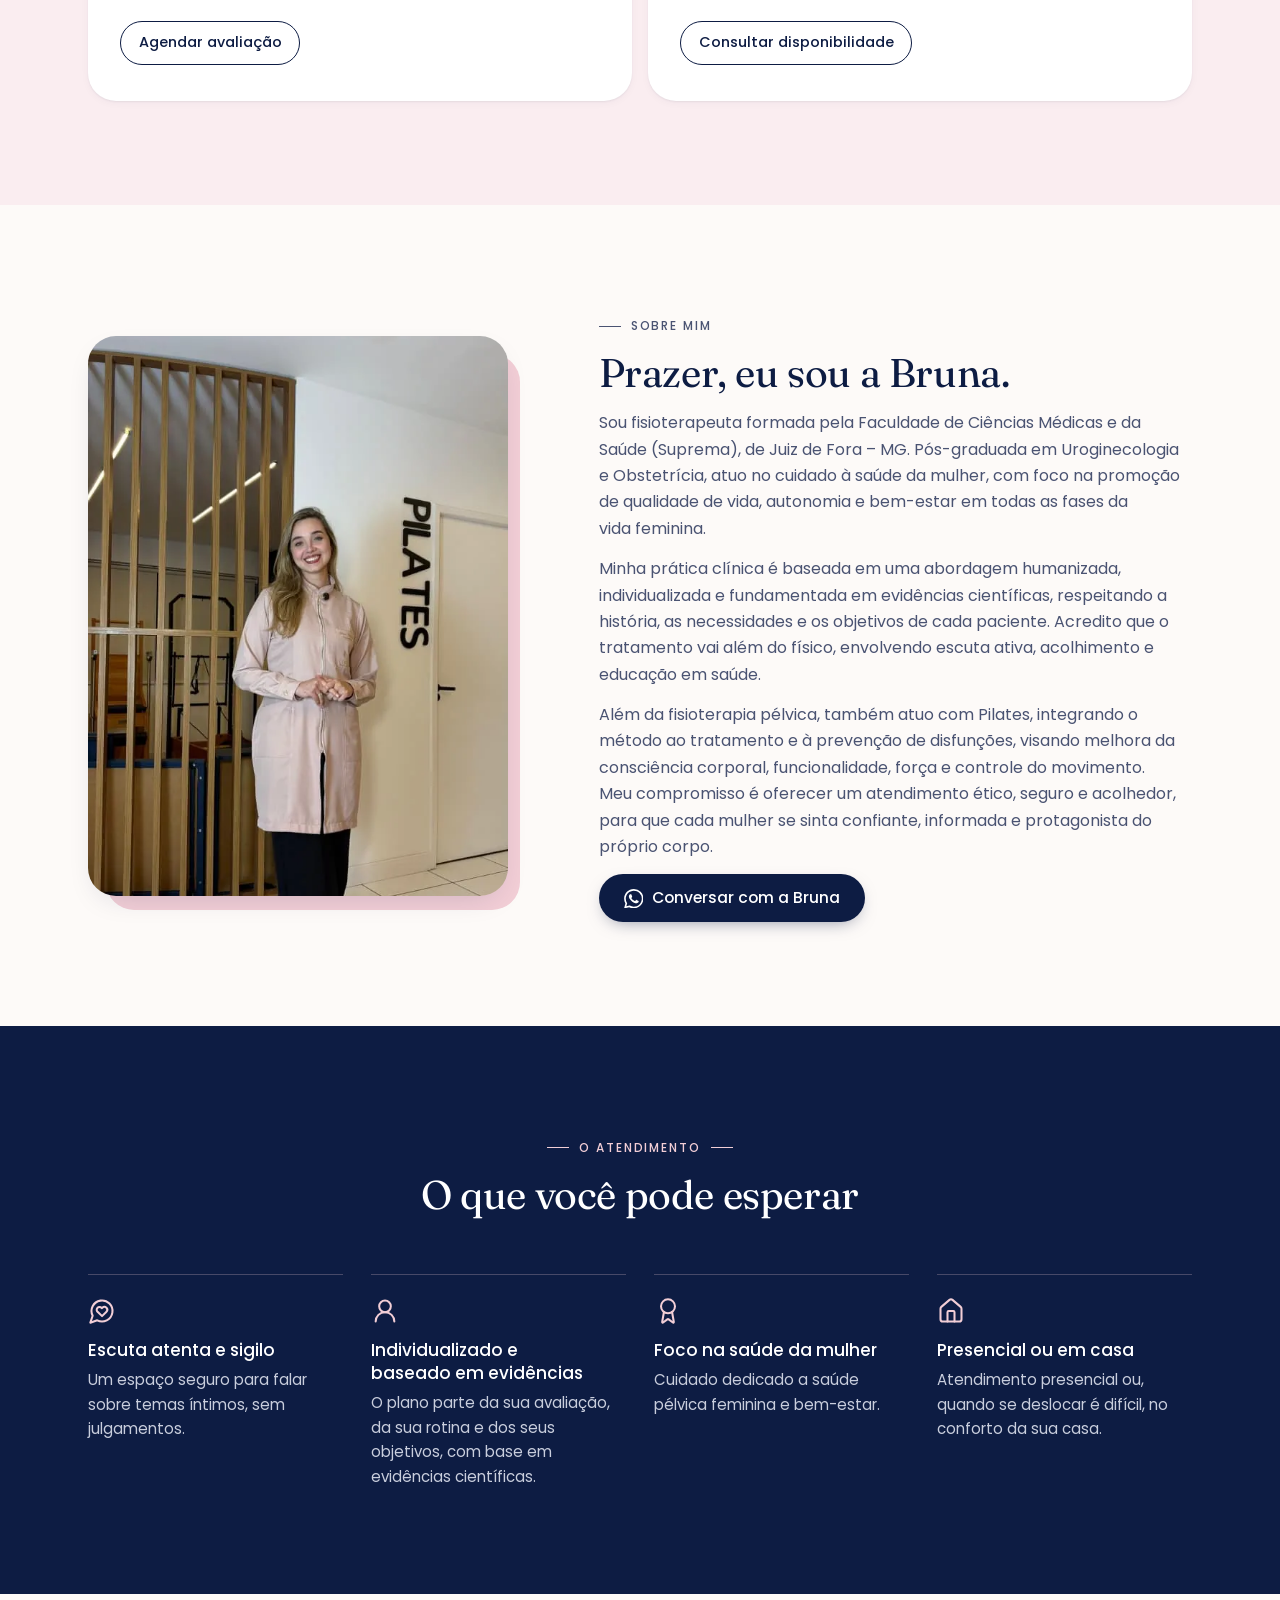
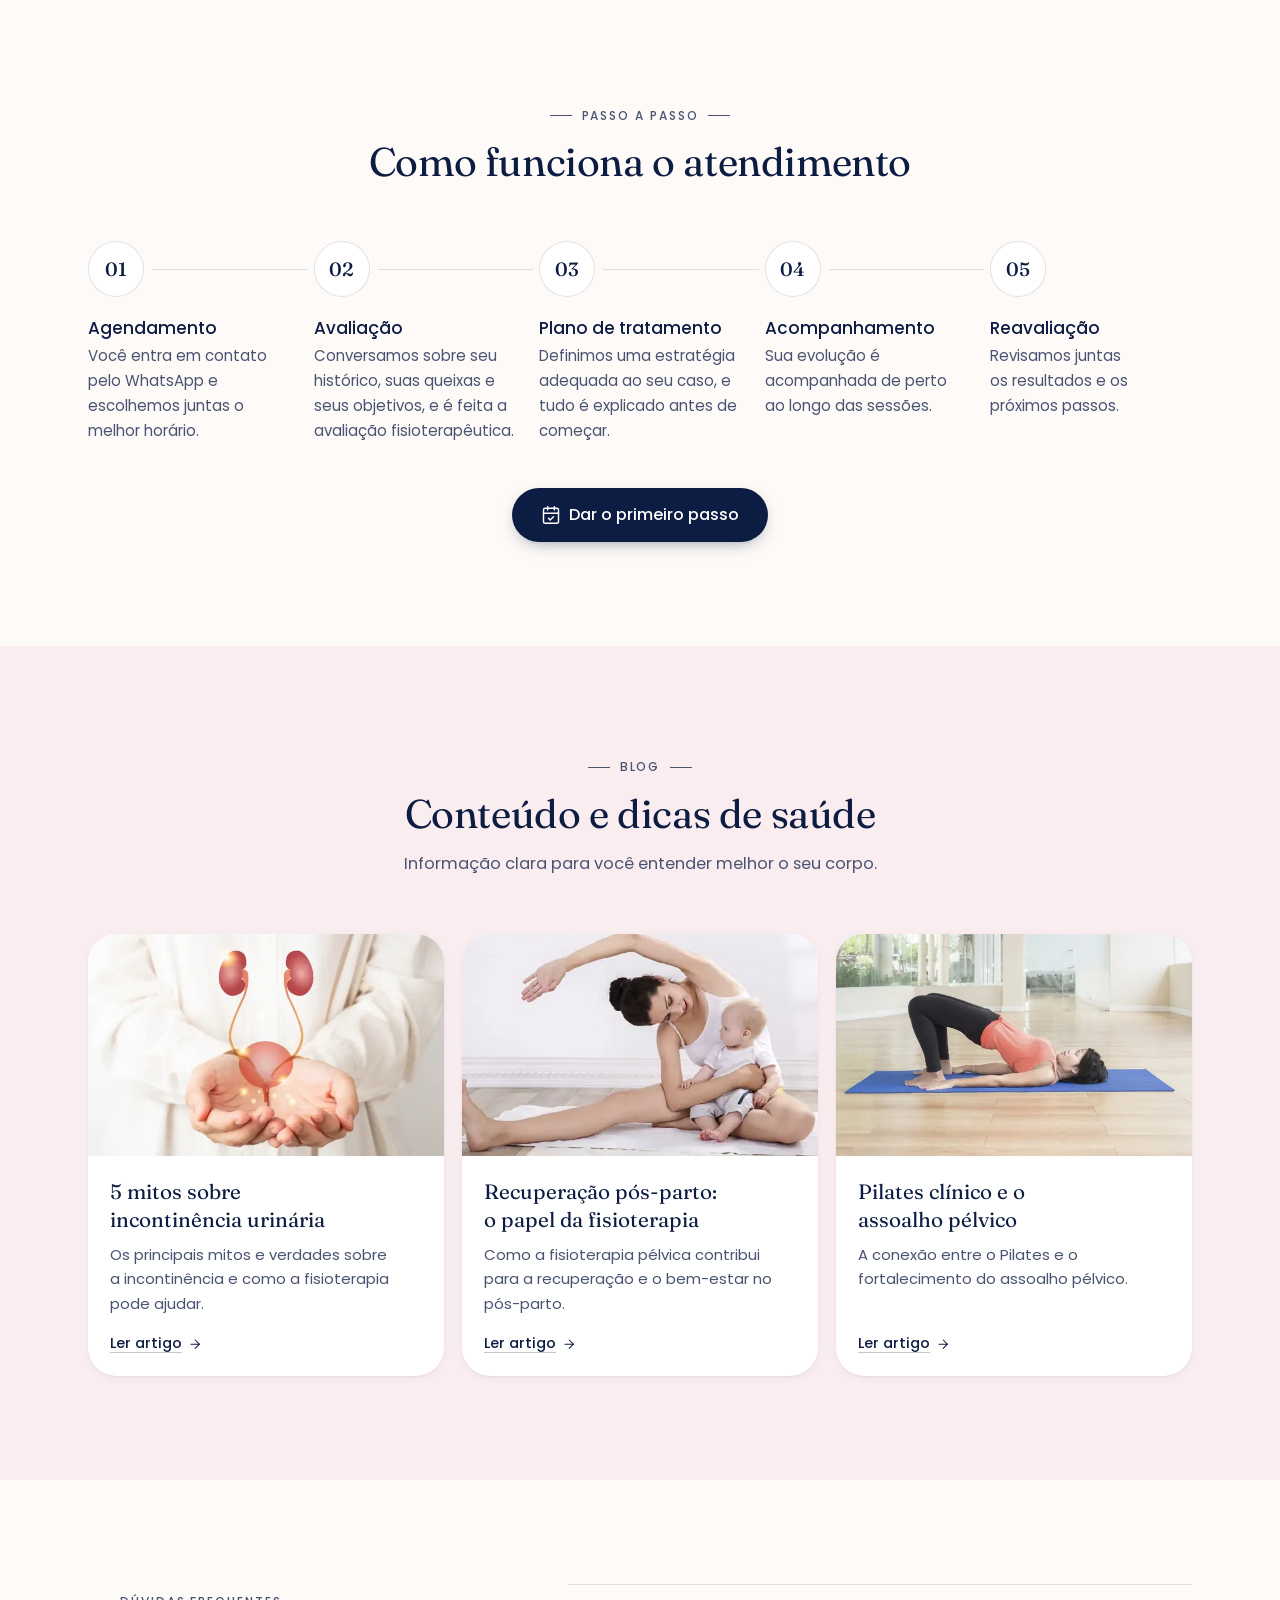
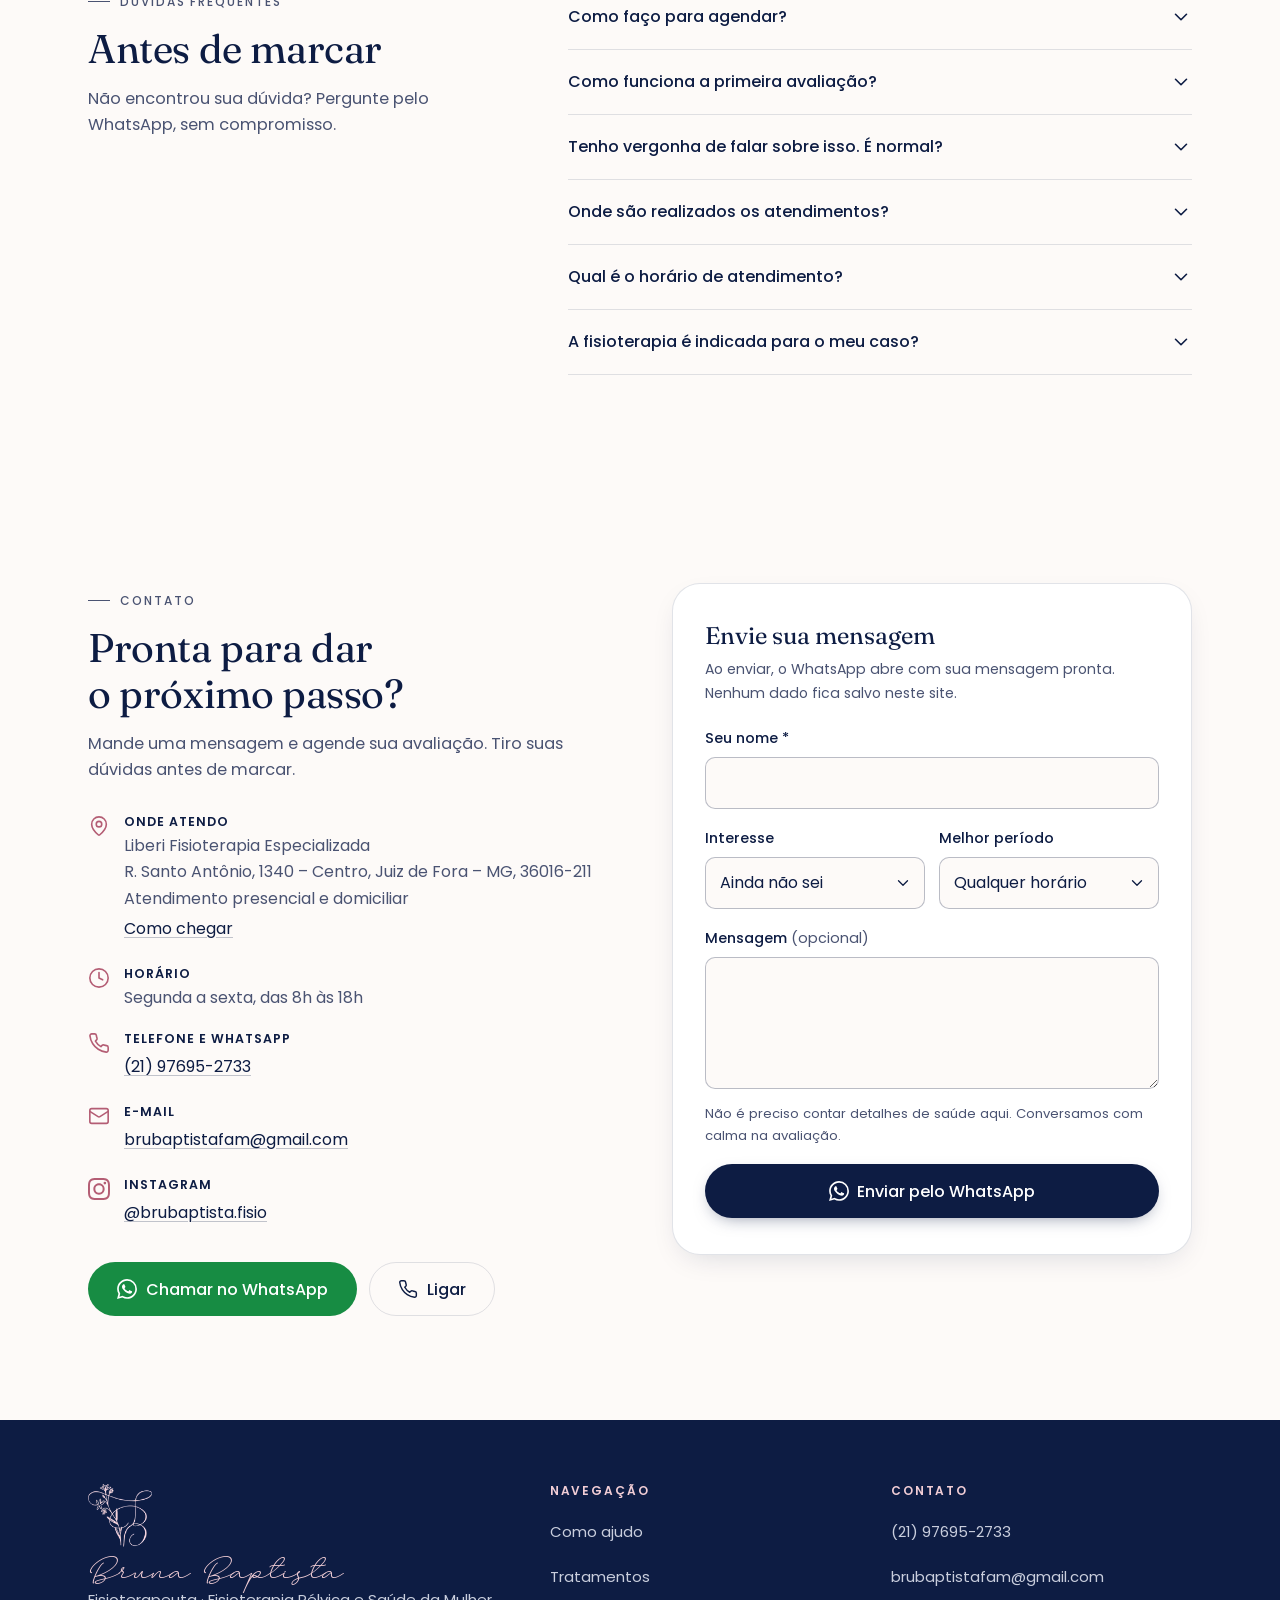
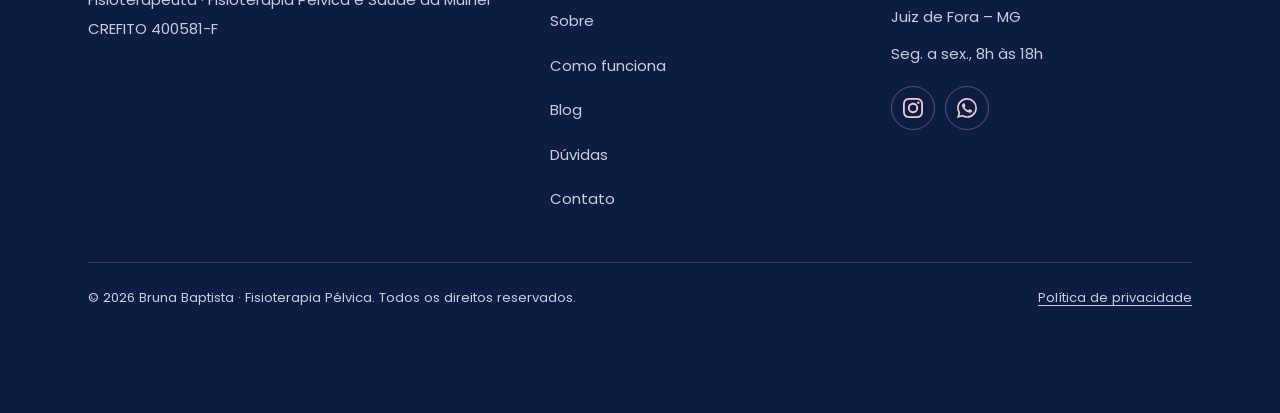
==== commit 79f5a3ca: "Remove o mapa incorporado da seção de contato O marcador do Google exibia a ficha de outra profissio" ====
--- a/index.html
+++ b/index.html
@@ -591,7 +591,7 @@
                                 <strong>Onde atendo</strong>
                                 <span>Liberi Fisioterapia Especializada<br>R. Santo Antônio, 1340 – Centro, Juiz de Fora – MG, 36016-211</span>
                                 <span>Atendimento presencial e domiciliar</span>
-                                <a href="https://www.google.com/maps/dir/?api=1&destination=Liberi+Fisioterapia+Especializada%2C+R.+Santo+Ant%C3%B4nio%2C+1340+-+Centro%2C+Juiz+de+Fora+-+MG" target="_blank" rel="noopener">Como chegar</a>
+                                <a href="https://www.google.com/maps/dir/?api=1&destination=R.+Santo+Ant%C3%B4nio%2C+1340+-+Centro%2C+Juiz+de+Fora+-+MG" target="_blank" rel="noopener">Como chegar</a>
                             </div>
                             <!-- PREENCHER: ponto de referência, estacionamento e acessibilidade -->
                         </li>
@@ -624,9 +624,6 @@
                         </a>
                     </div>
 
-                    <div class="map">
-                        <iframe src="https://www.google.com/maps?q=Liberi+Fisioterapia+Especializada%2C+R.+Santo+Ant%C3%B4nio%2C+1340+-+Centro%2C+Juiz+de+Fora+-+MG&z=17&hl=pt-BR&output=embed" title="Mapa com a localização da clínica: R. Santo Antônio, 1340 – Centro, Juiz de Fora" loading="lazy" referrerpolicy="no-referrer-when-downgrade" allowfullscreen></iframe>
-                    </div>
                 </div>
 
                 <div class="contact-form-wrap">
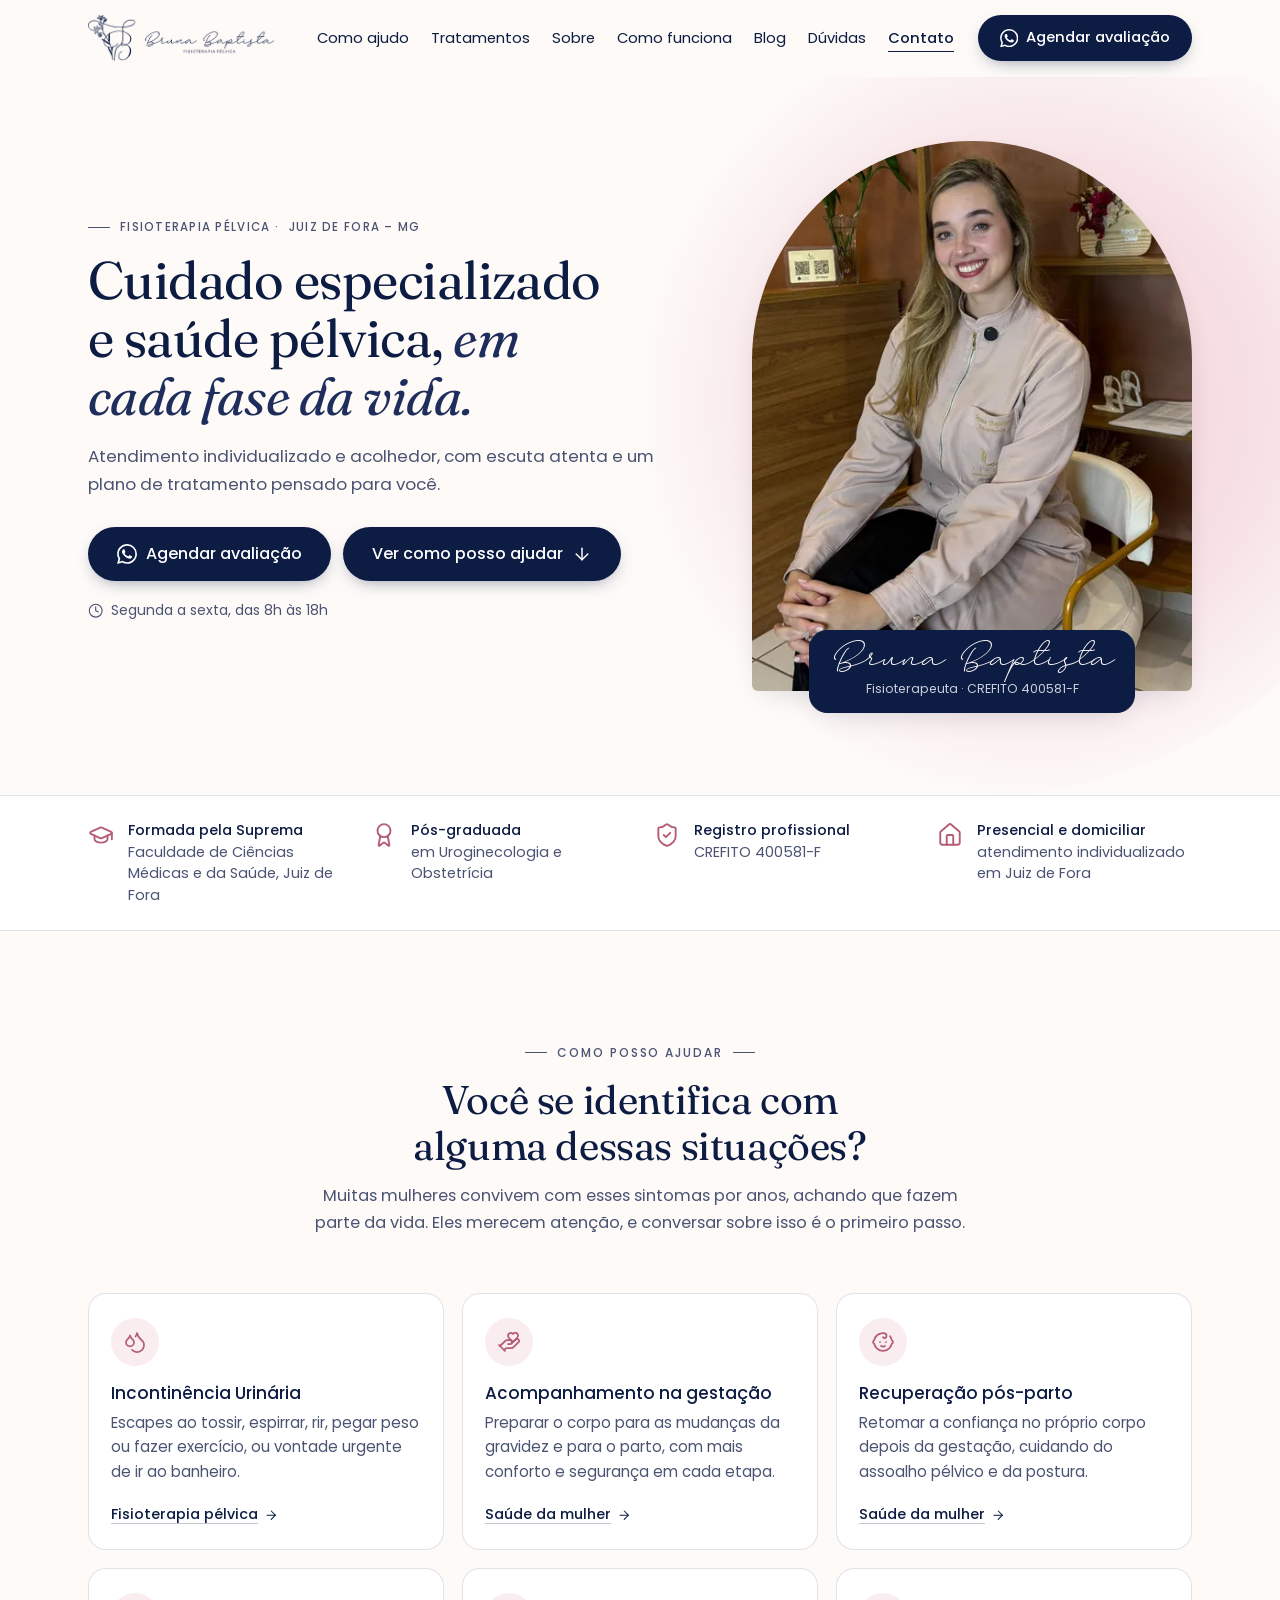
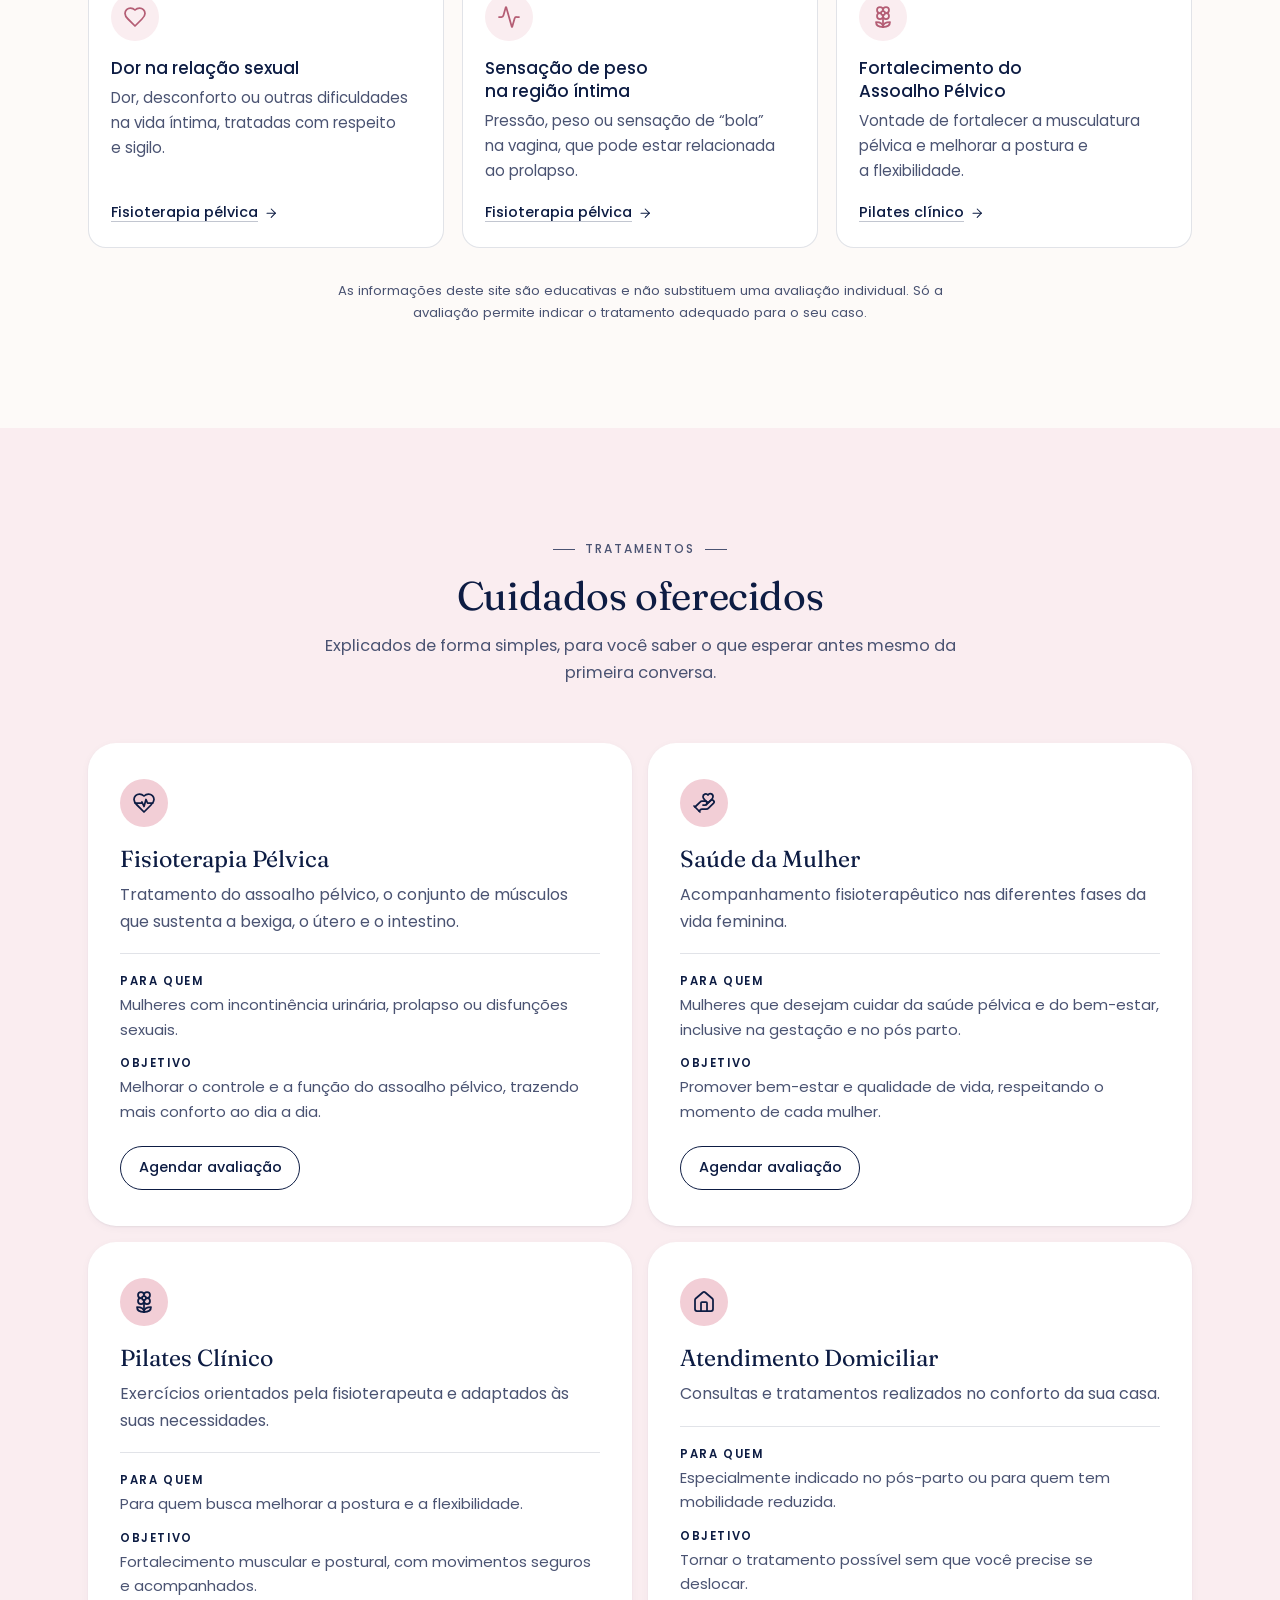
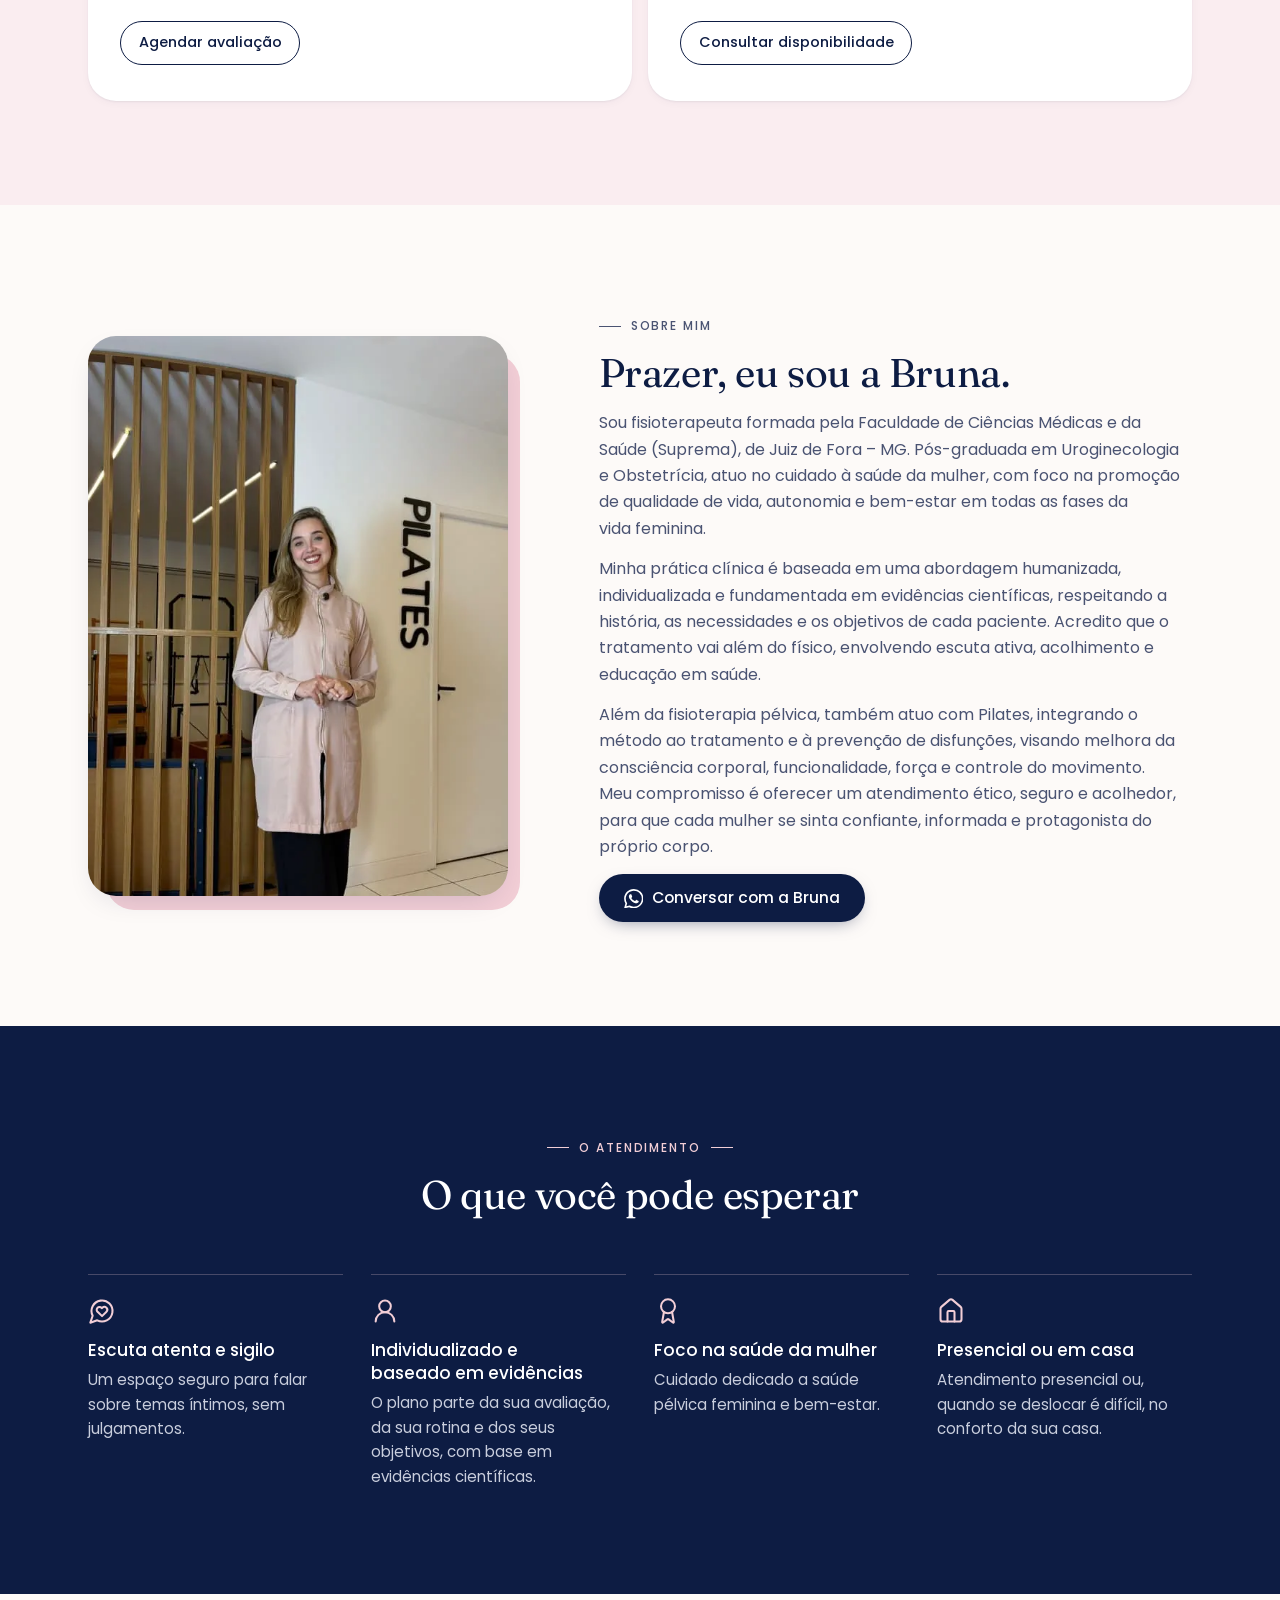
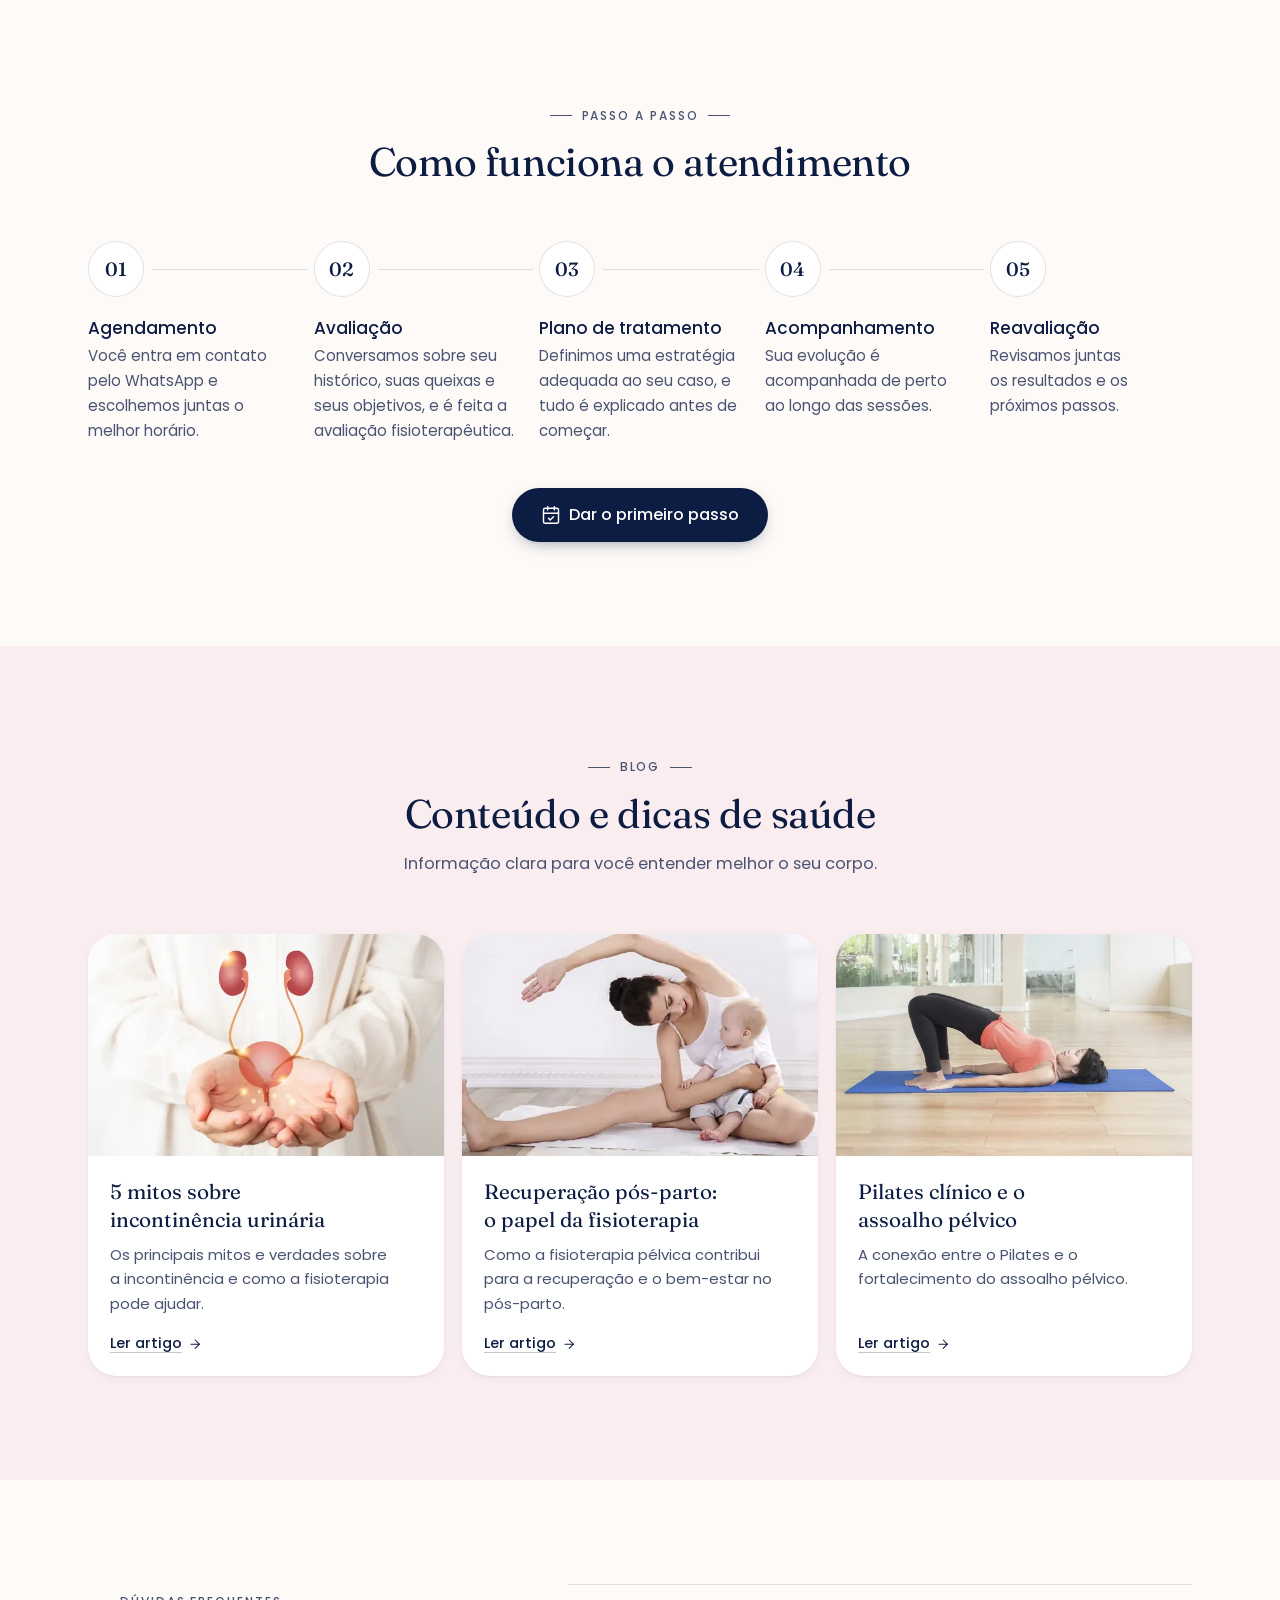
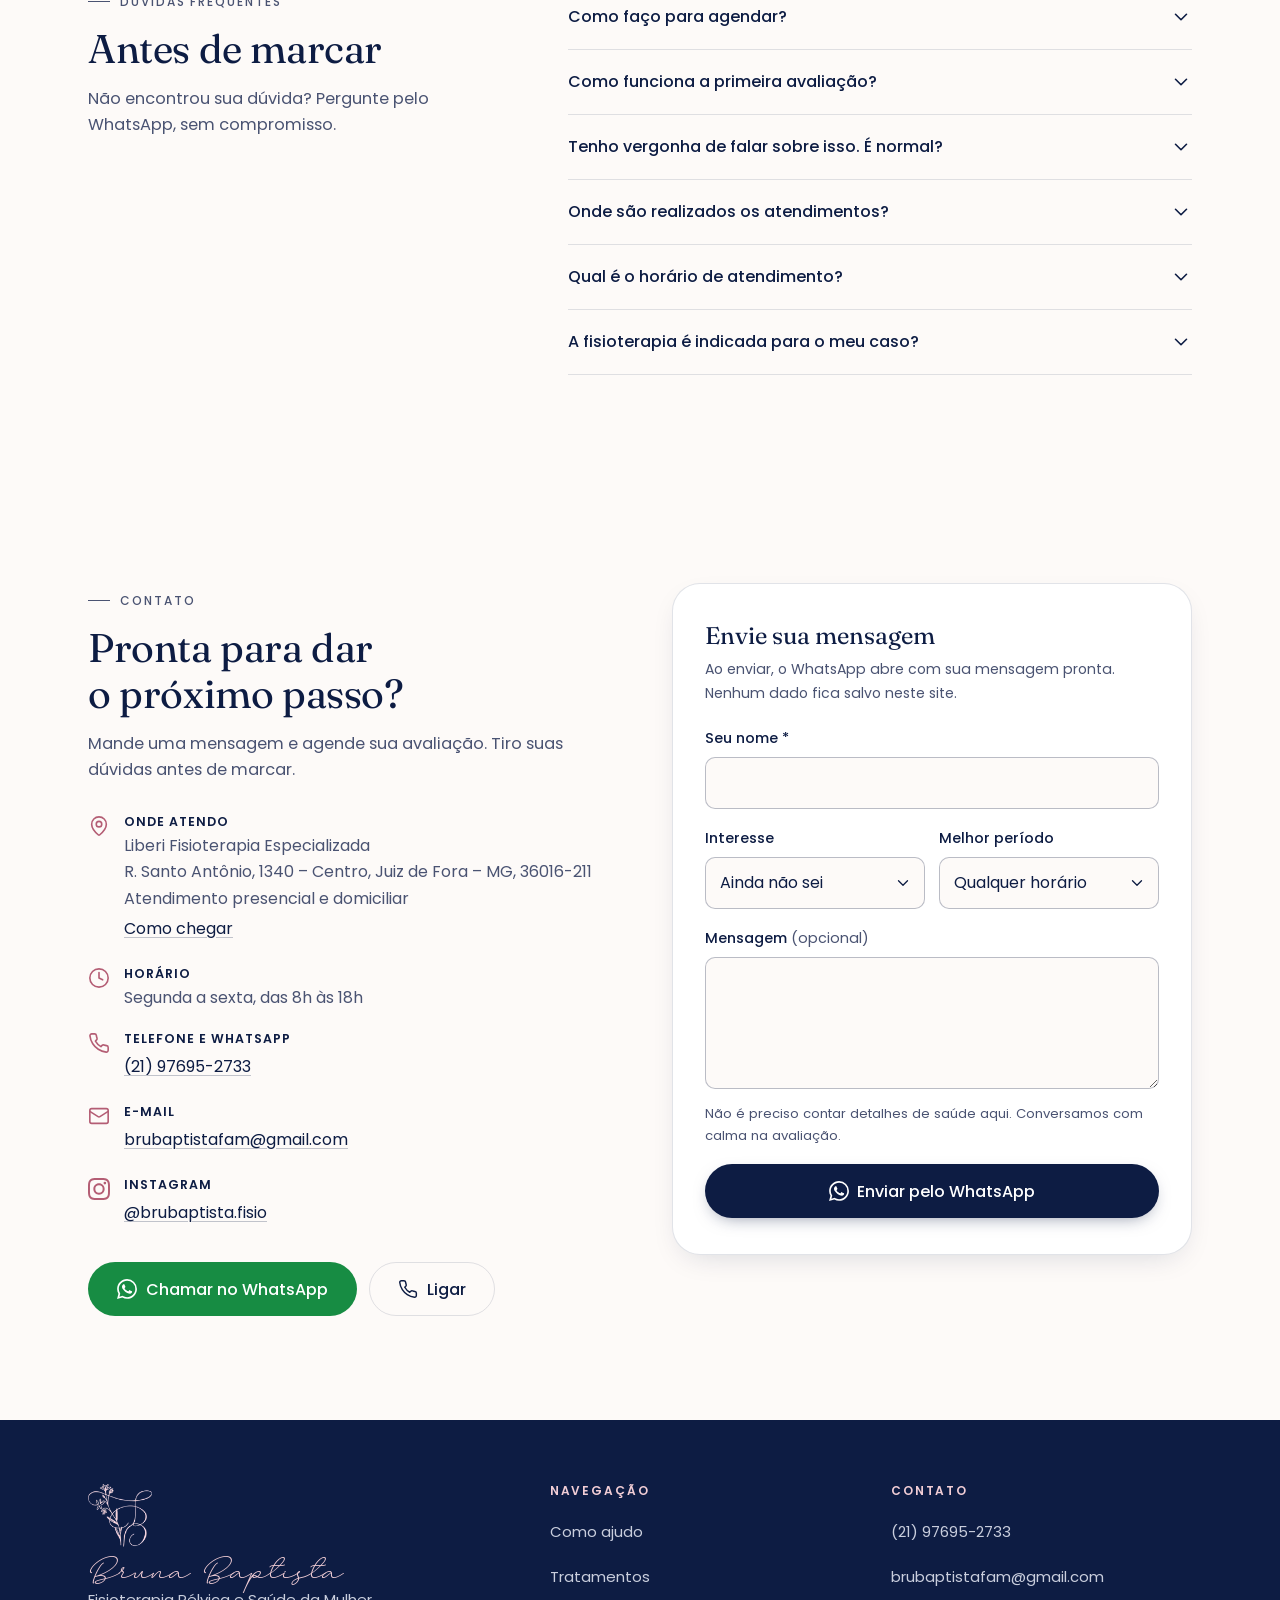
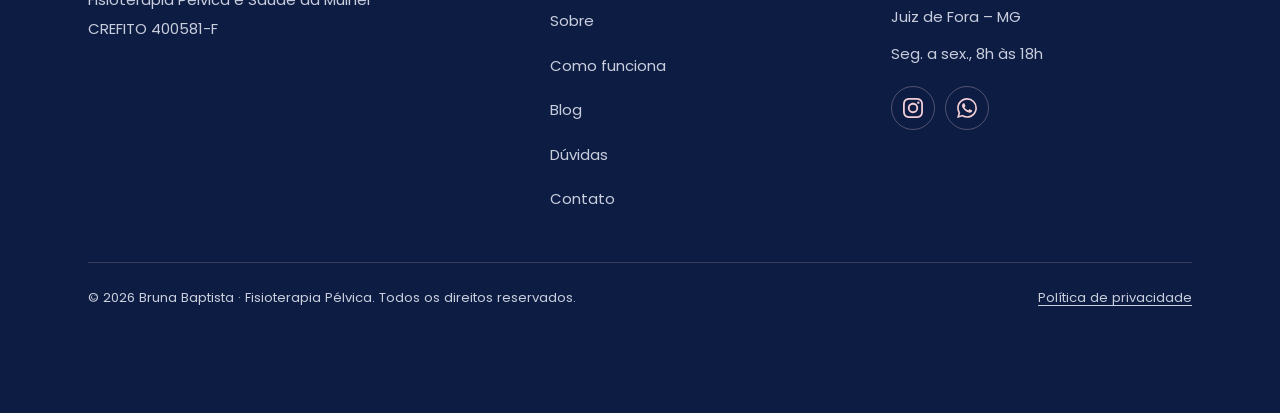
==== commit 117155eb: "Remove Fisioterapeuta da descrição no rodapé Co-Authored-By: Claude Opus 5.5 <noreply@anthropic.com>" ====
--- a/index.html
+++ b/index.html
@@ -682,7 +682,7 @@
                 <div class="footer-brand">
                     <img src="img/logo-marca-rosa-112.png" alt="" width="115" height="112" loading="lazy">
                     <p class="footer-name">Bruna Baptista</p>
-                    <p>Fisioterapeuta · Fisioterapia Pélvica e Saúde da Mulher</p>
+                    <p>Fisioterapia Pélvica e Saúde da Mulher</p>
                     <p>CREFITO 400581-F</p>
                 </div>
 
